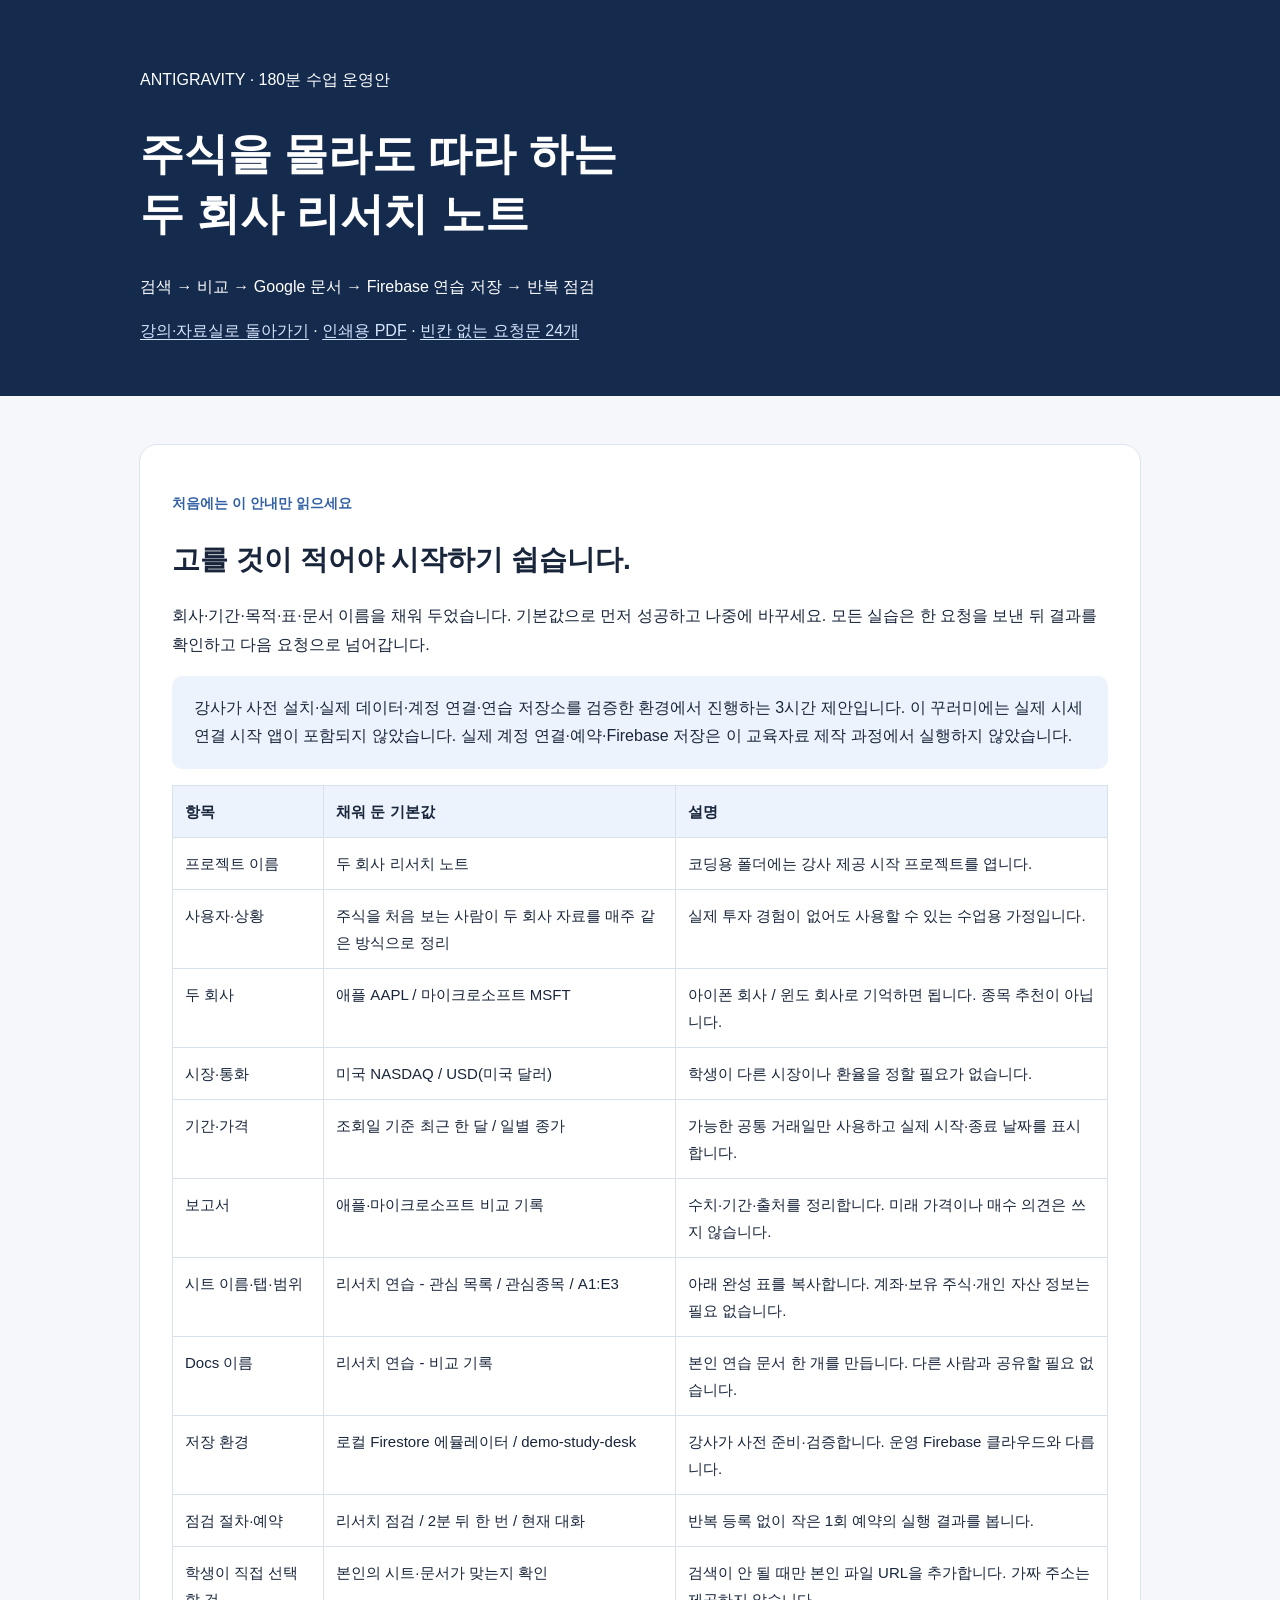
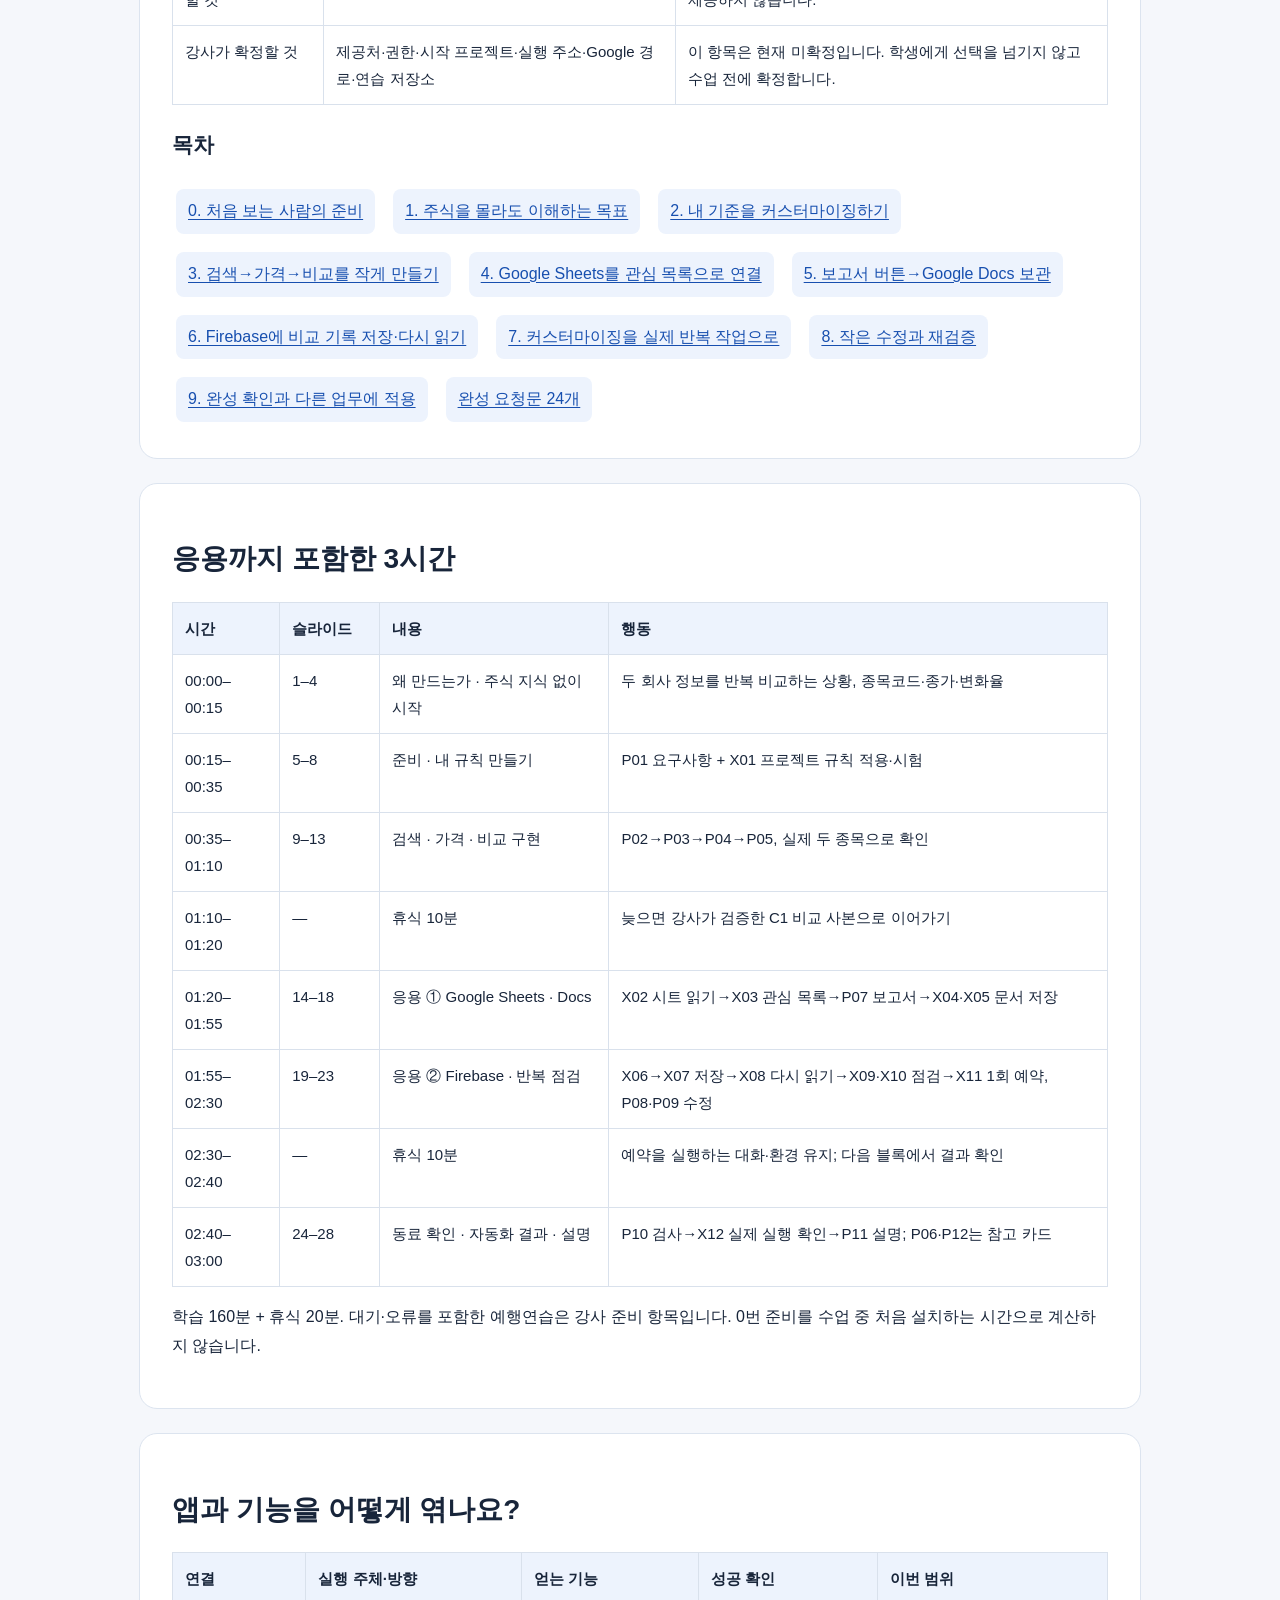
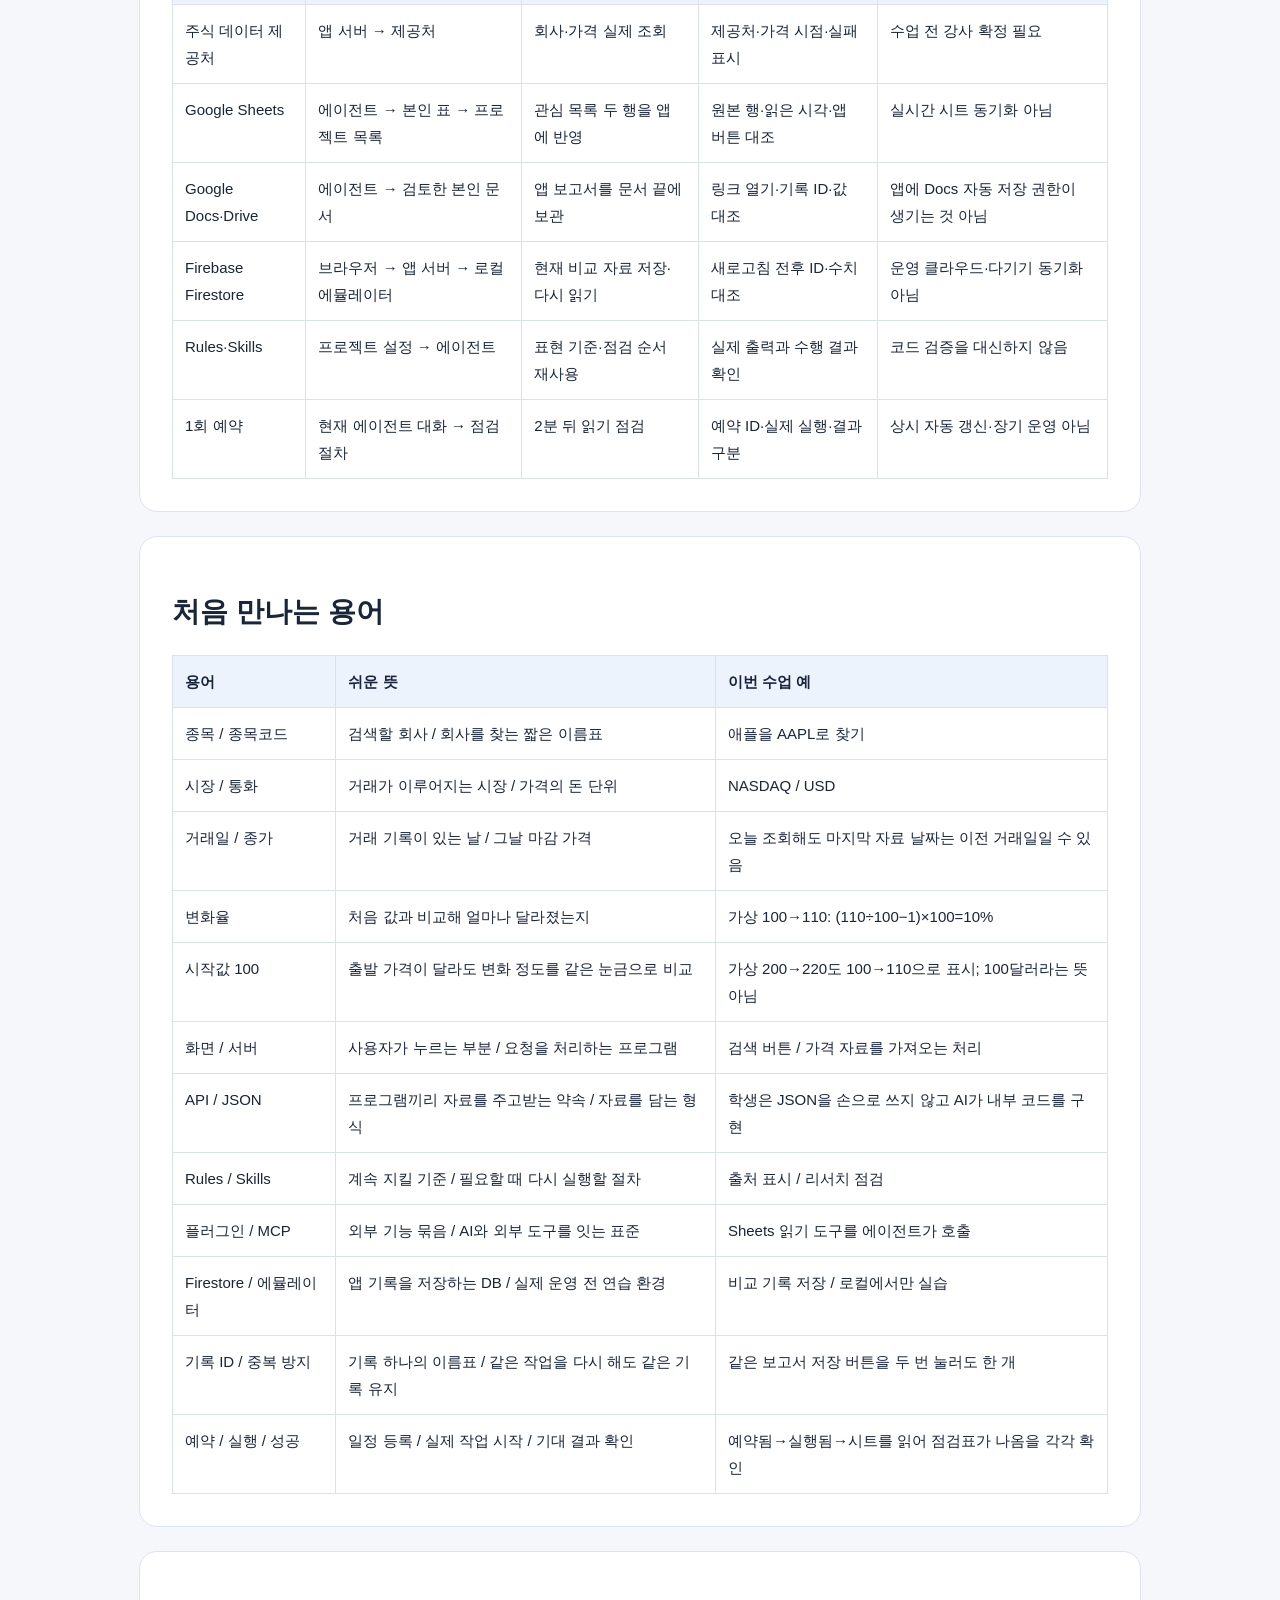
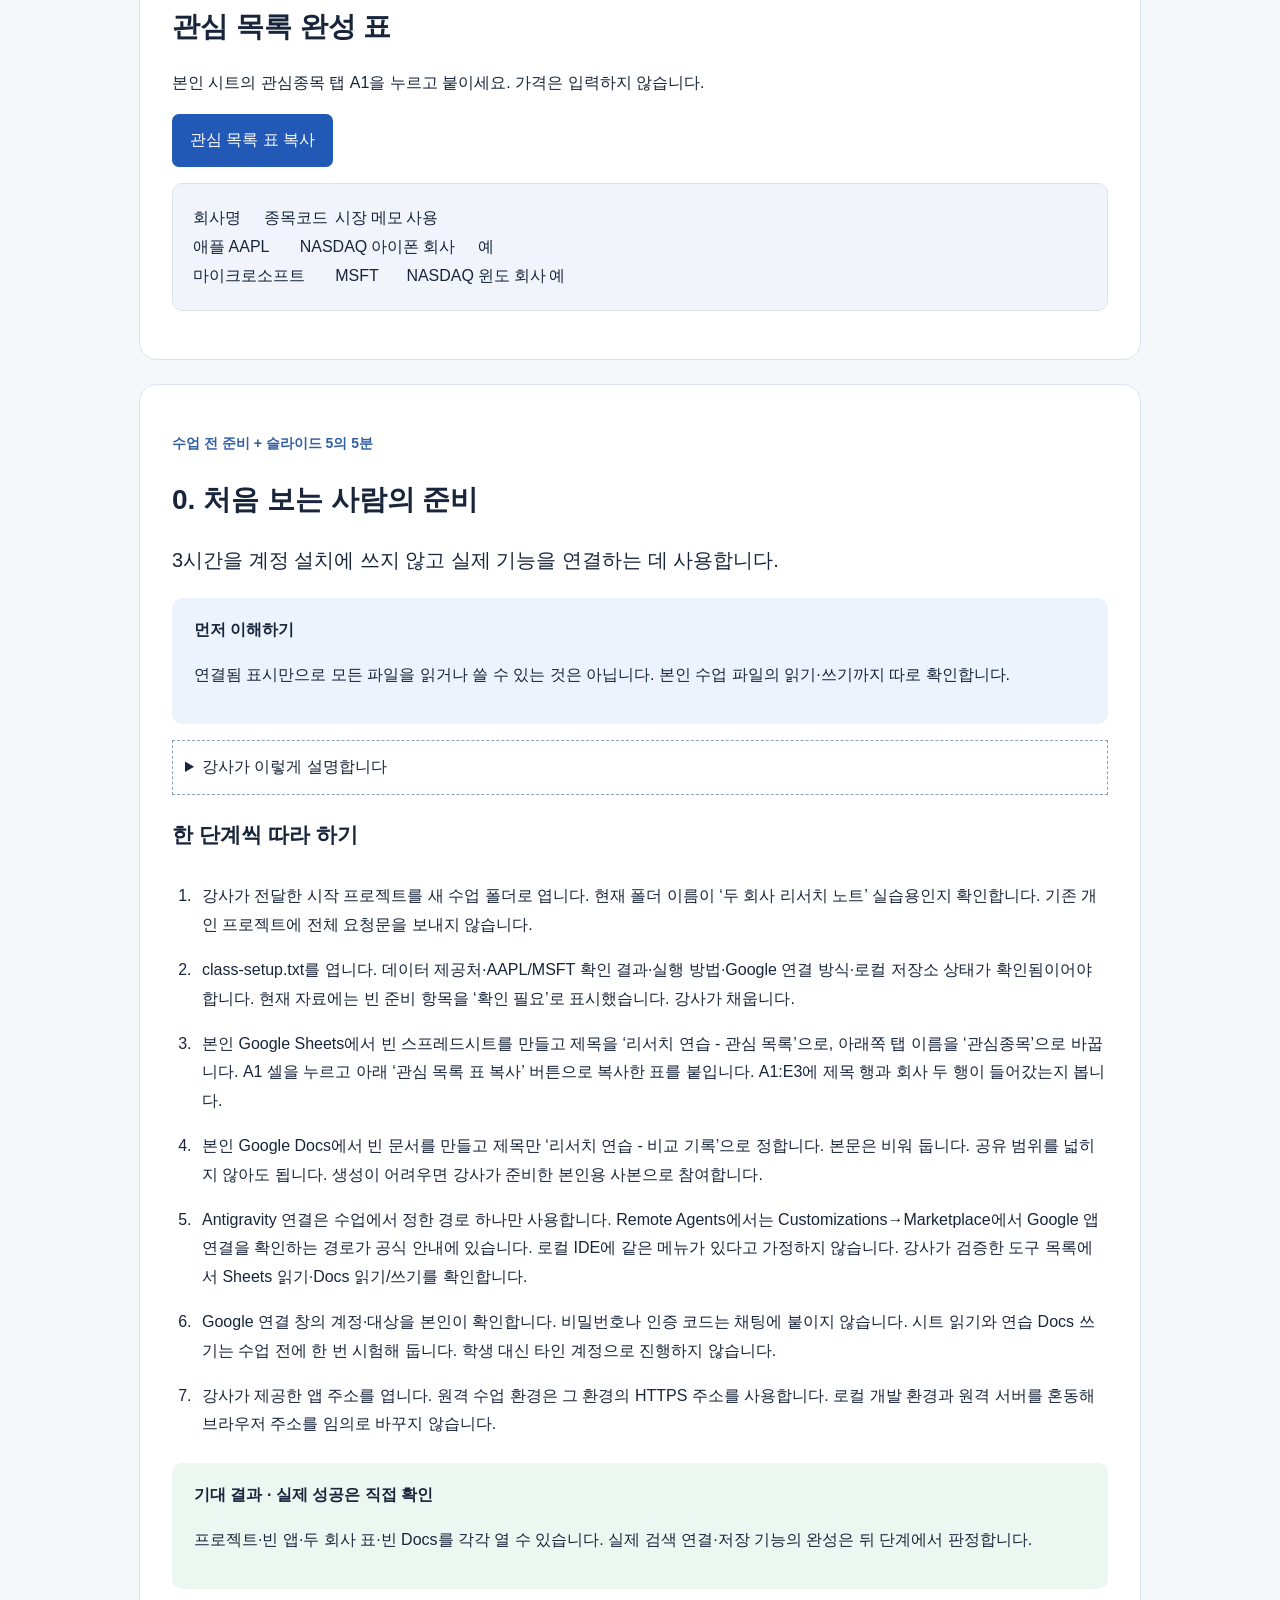
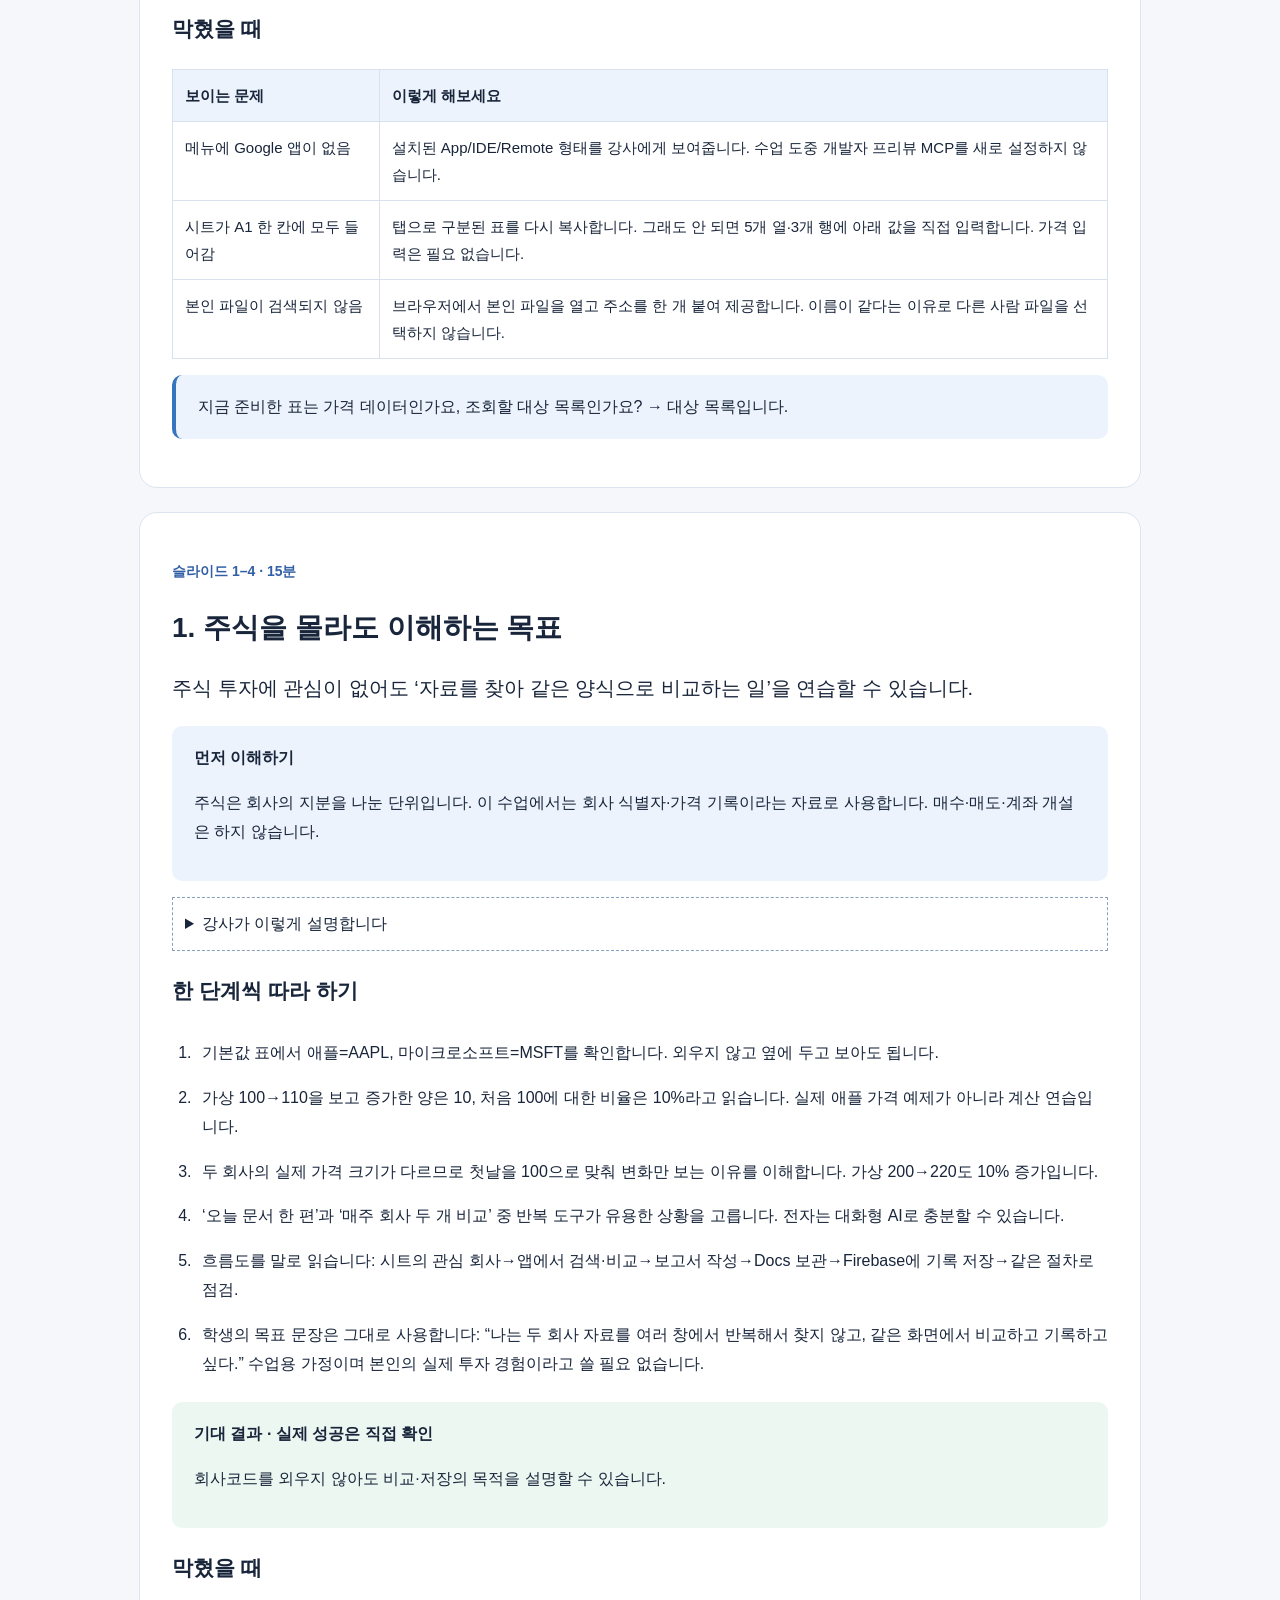
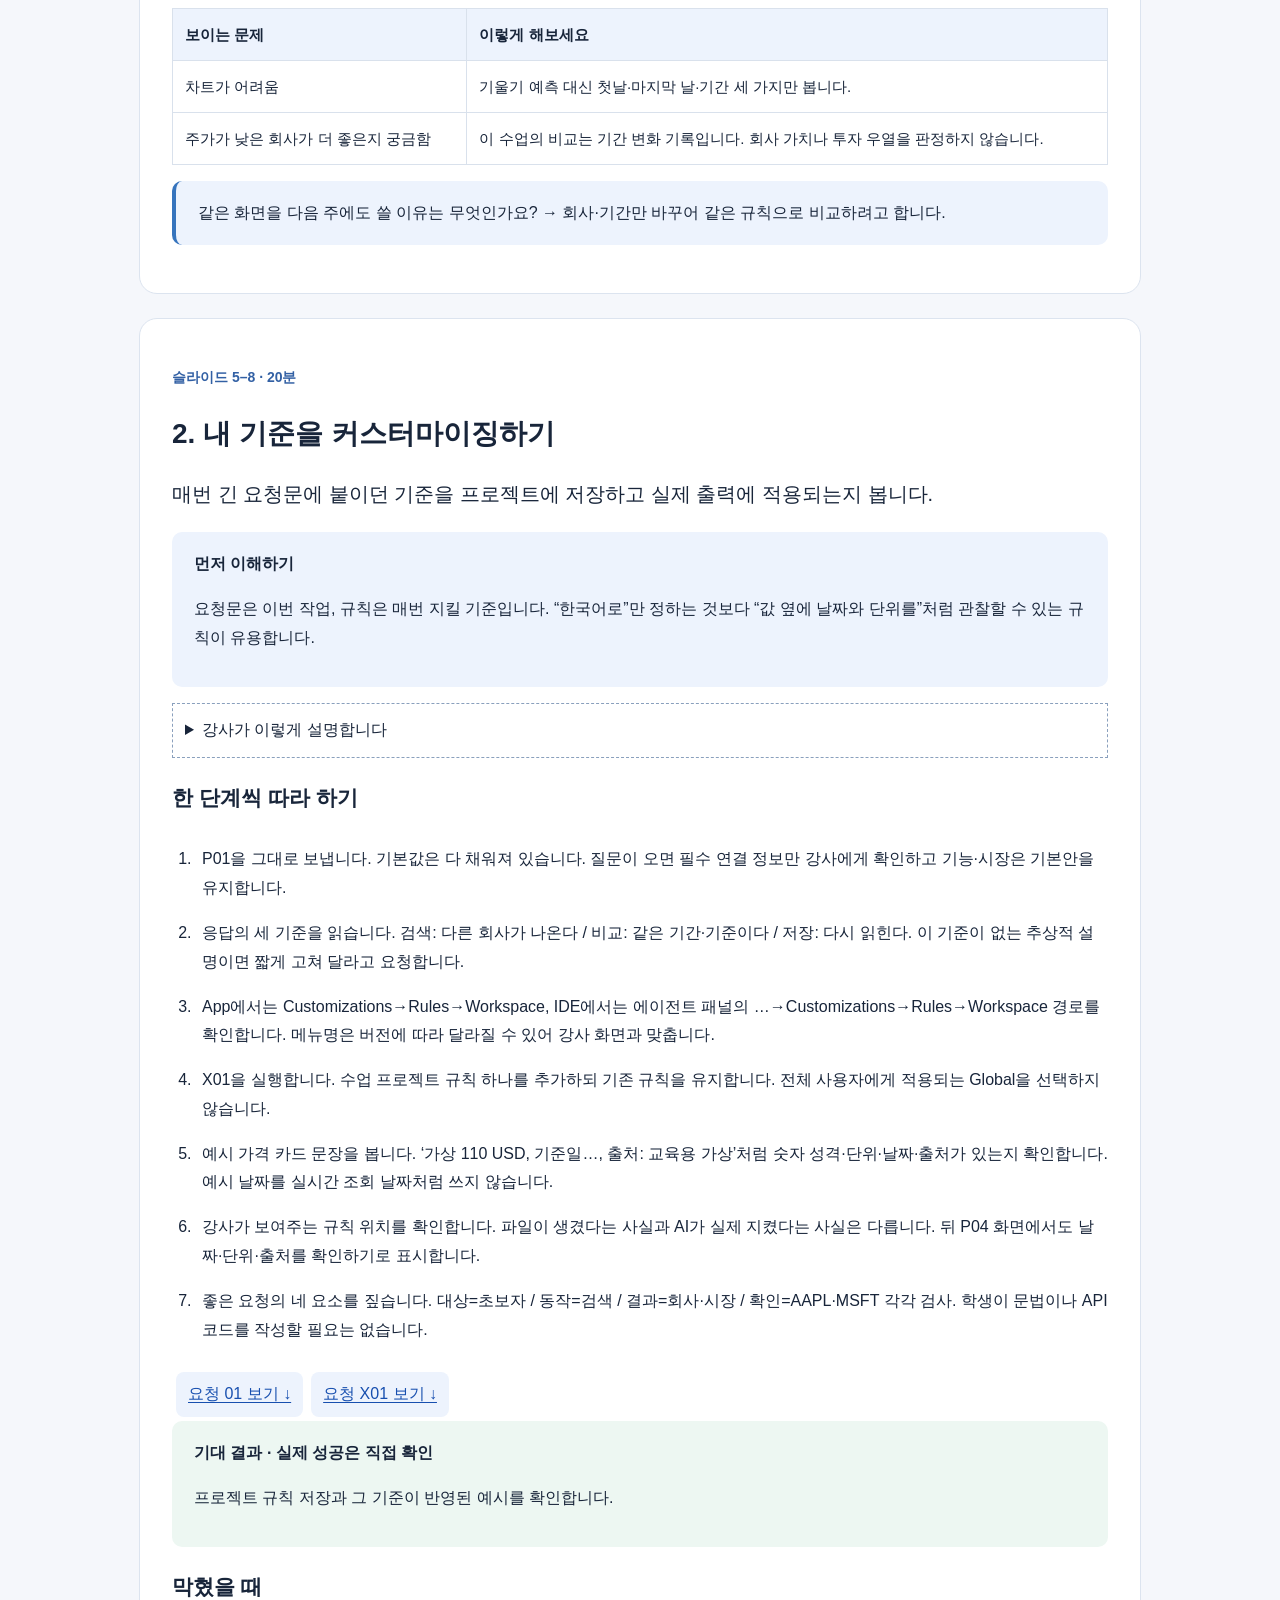
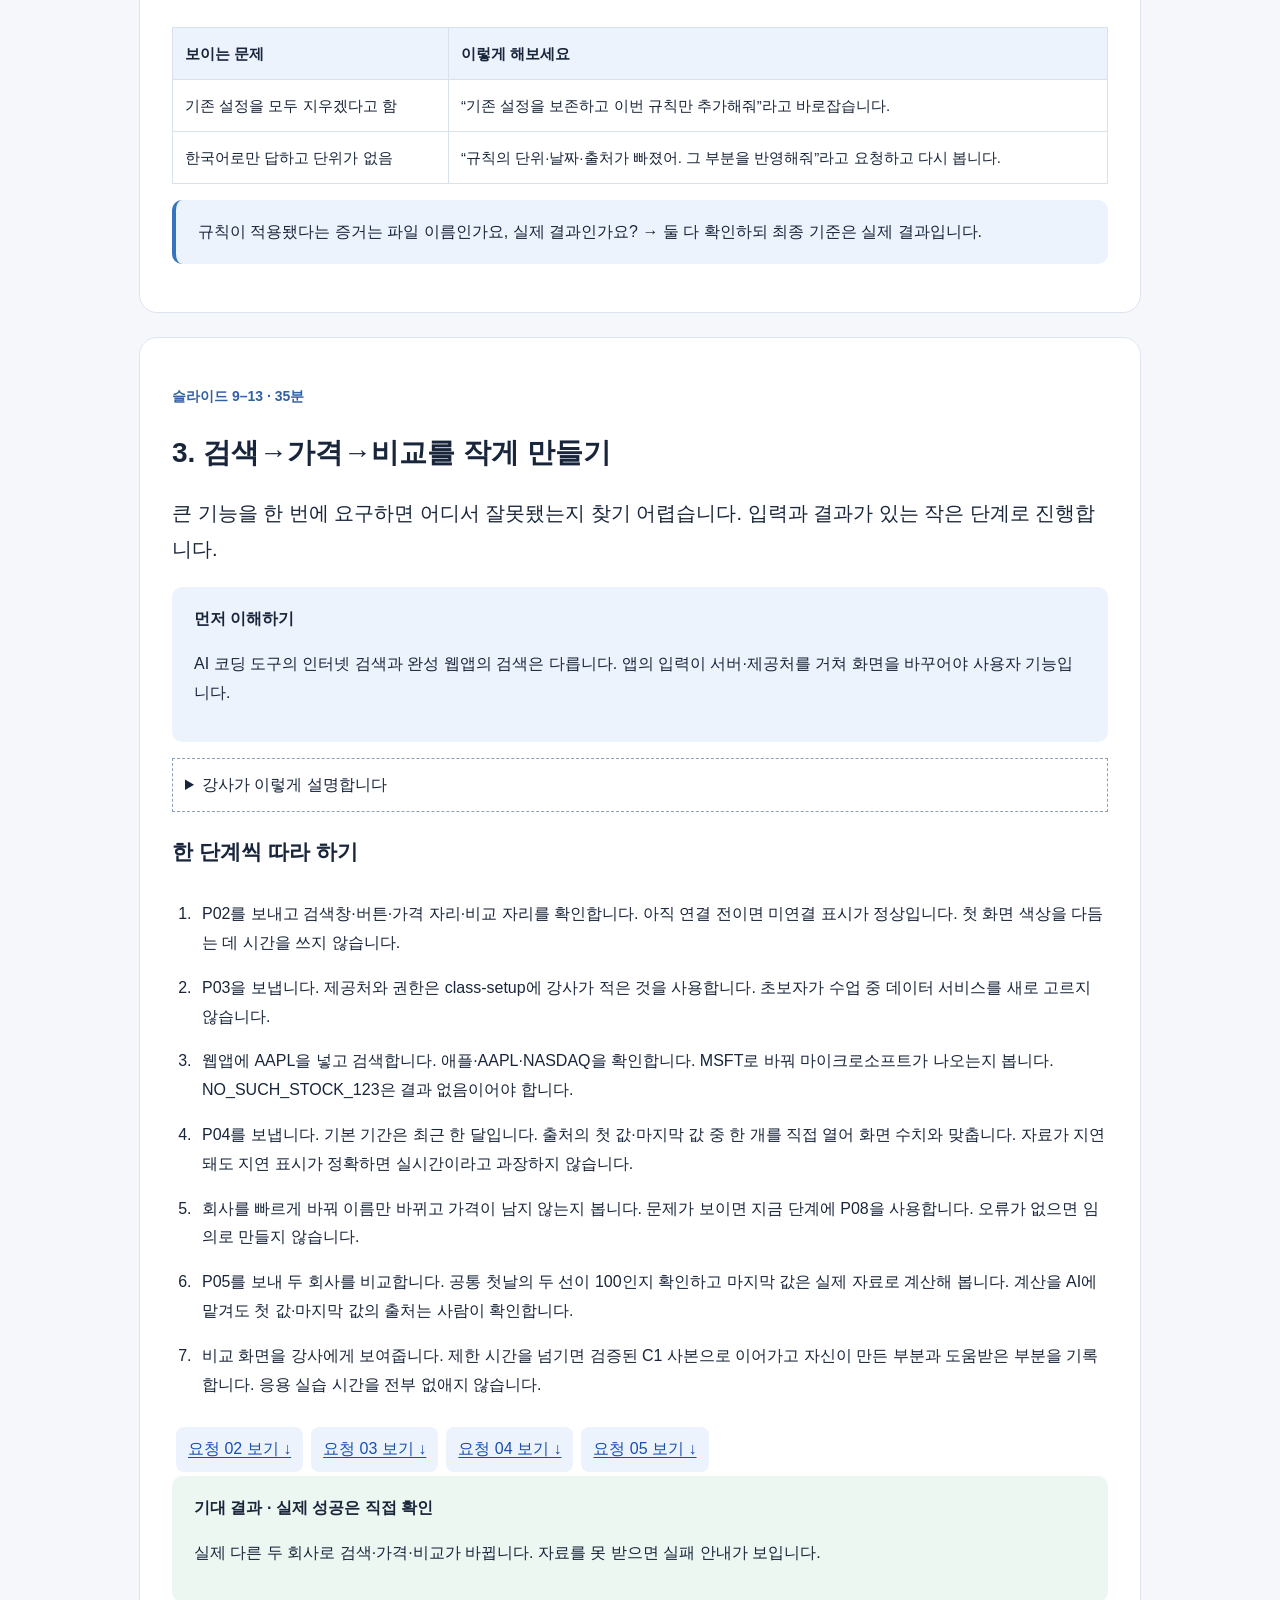
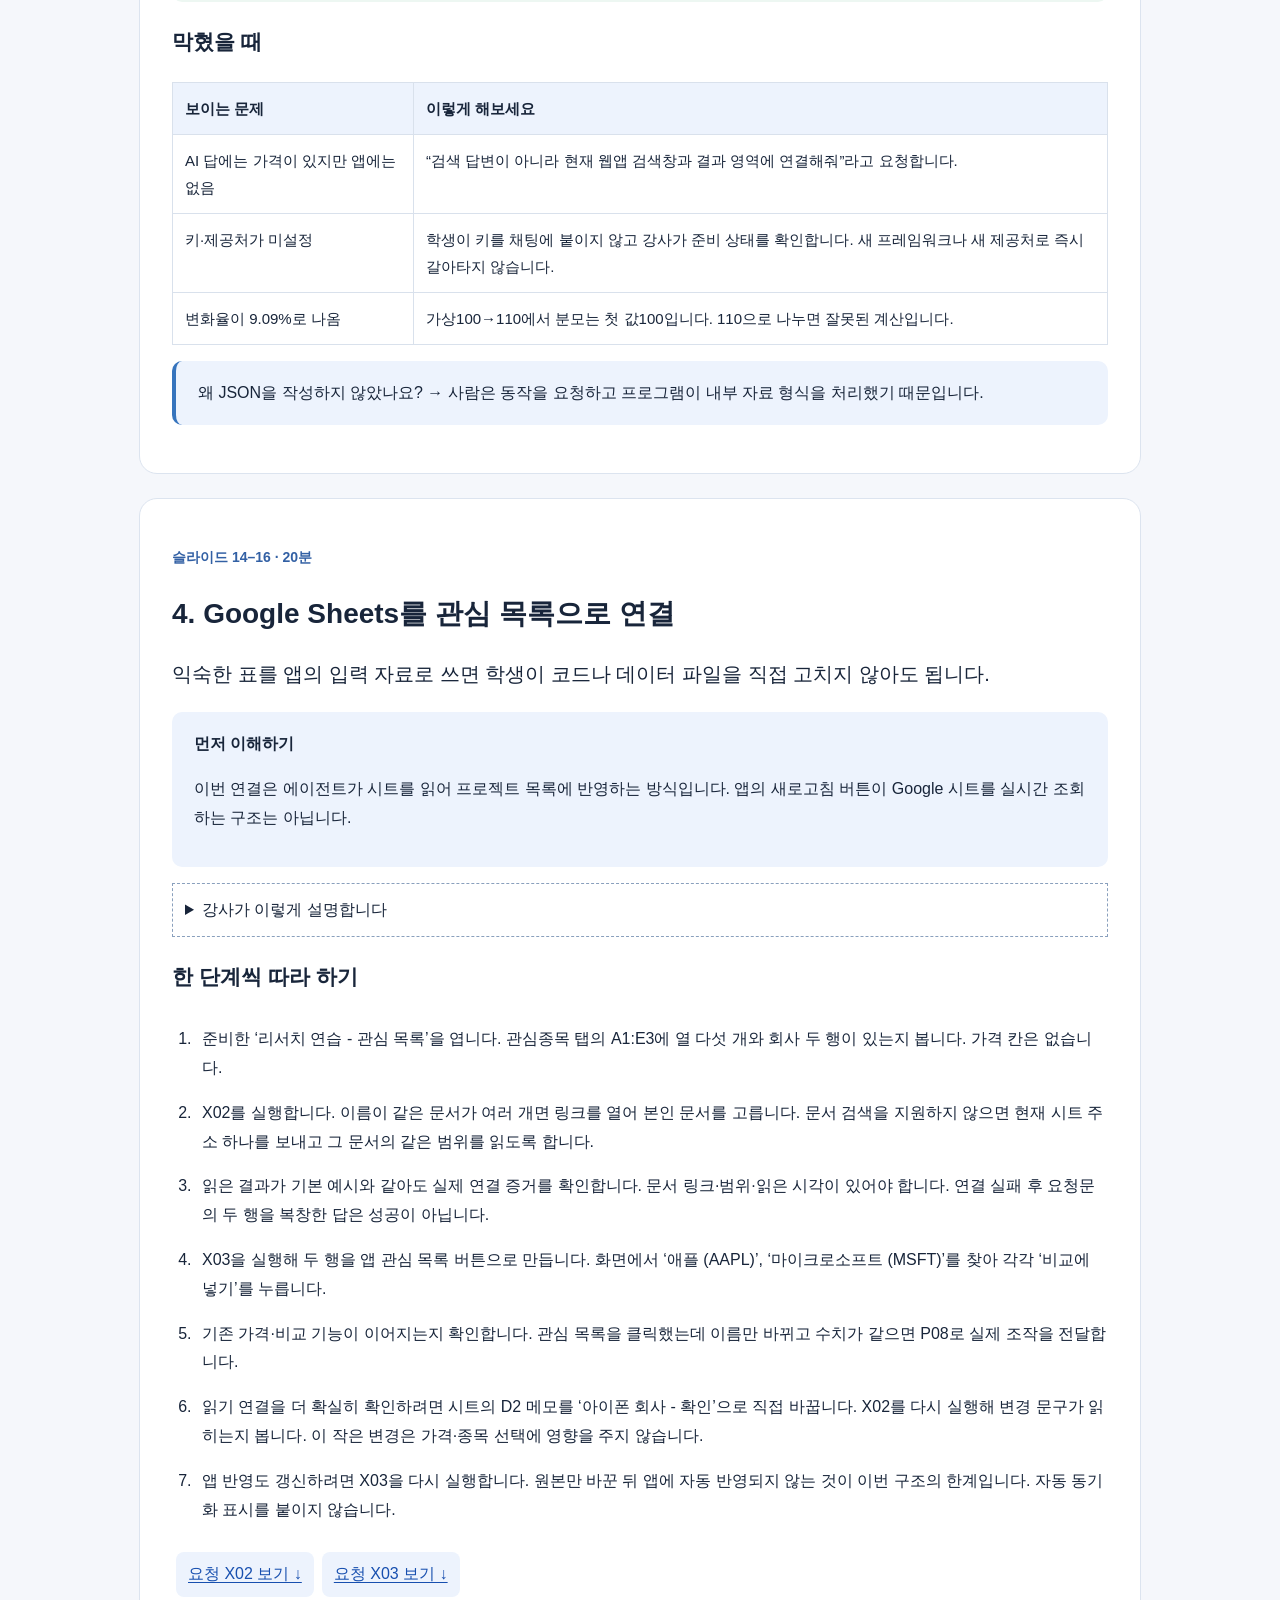
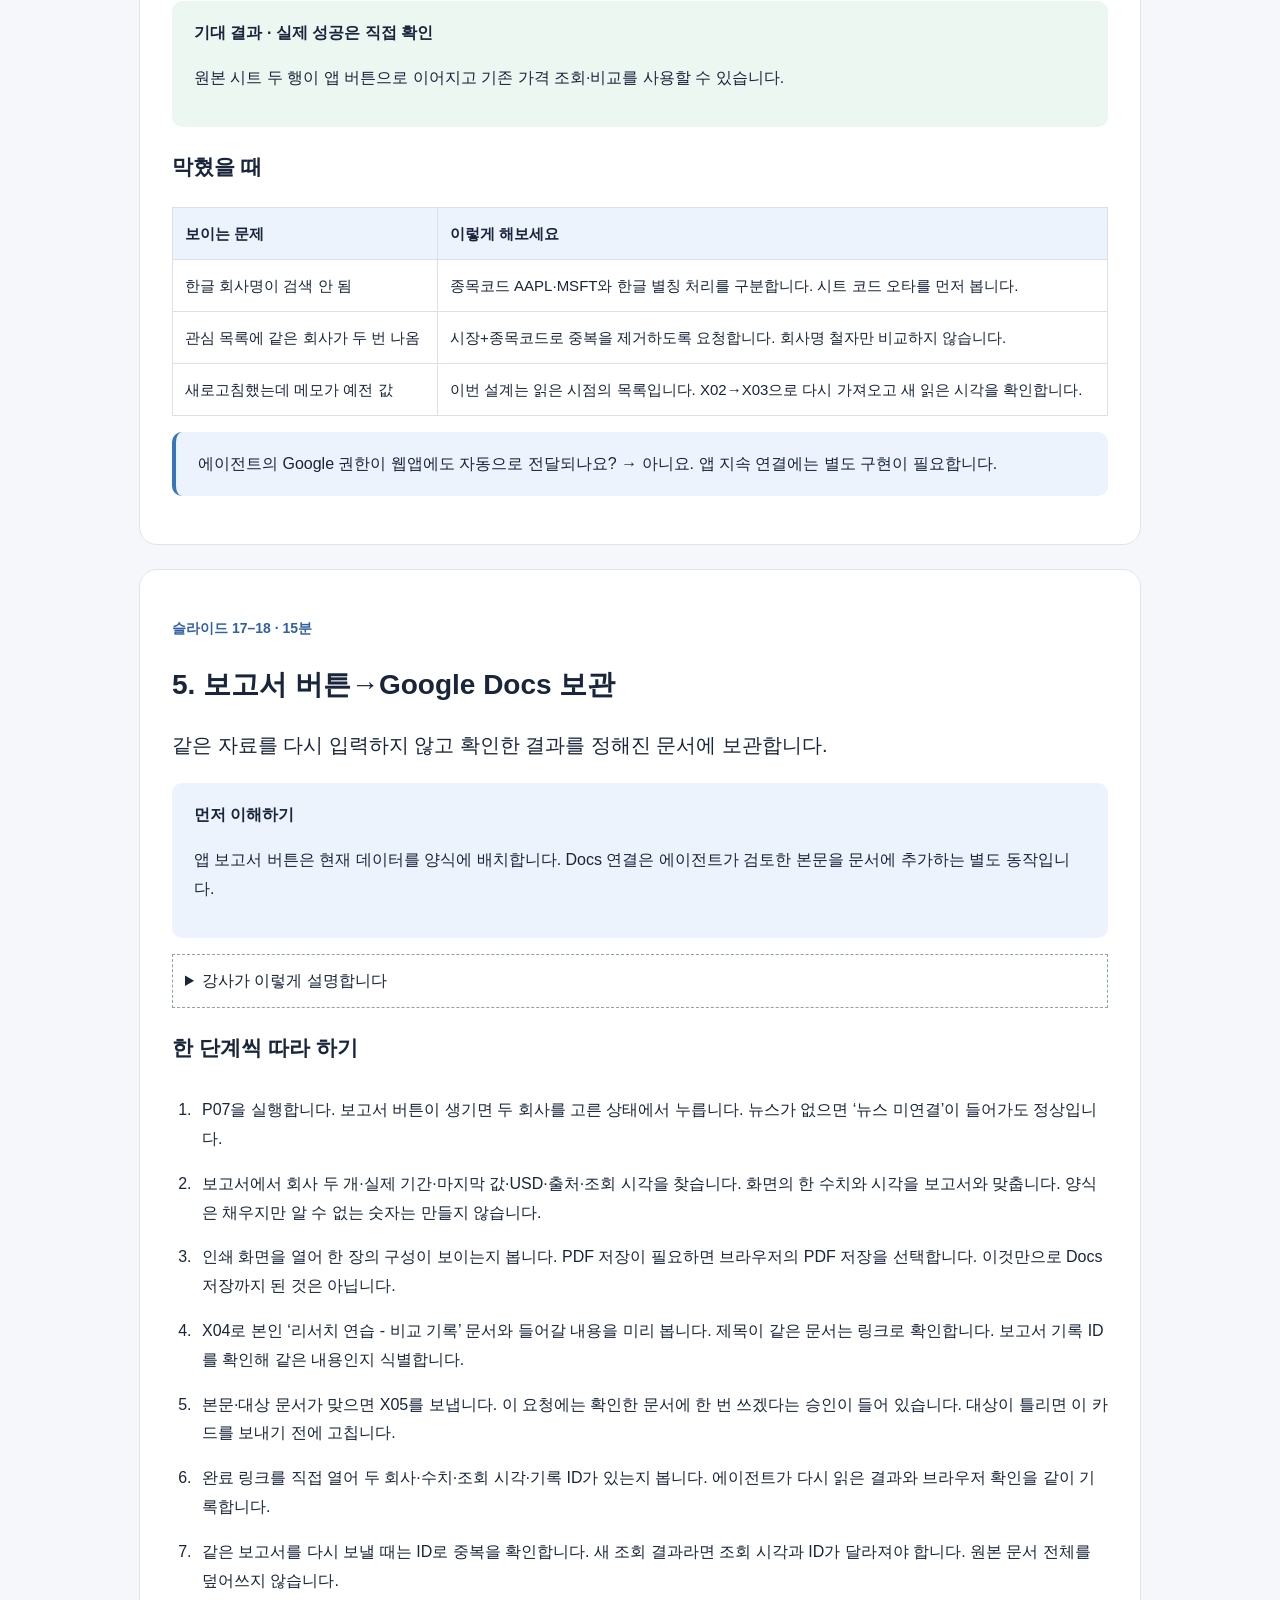
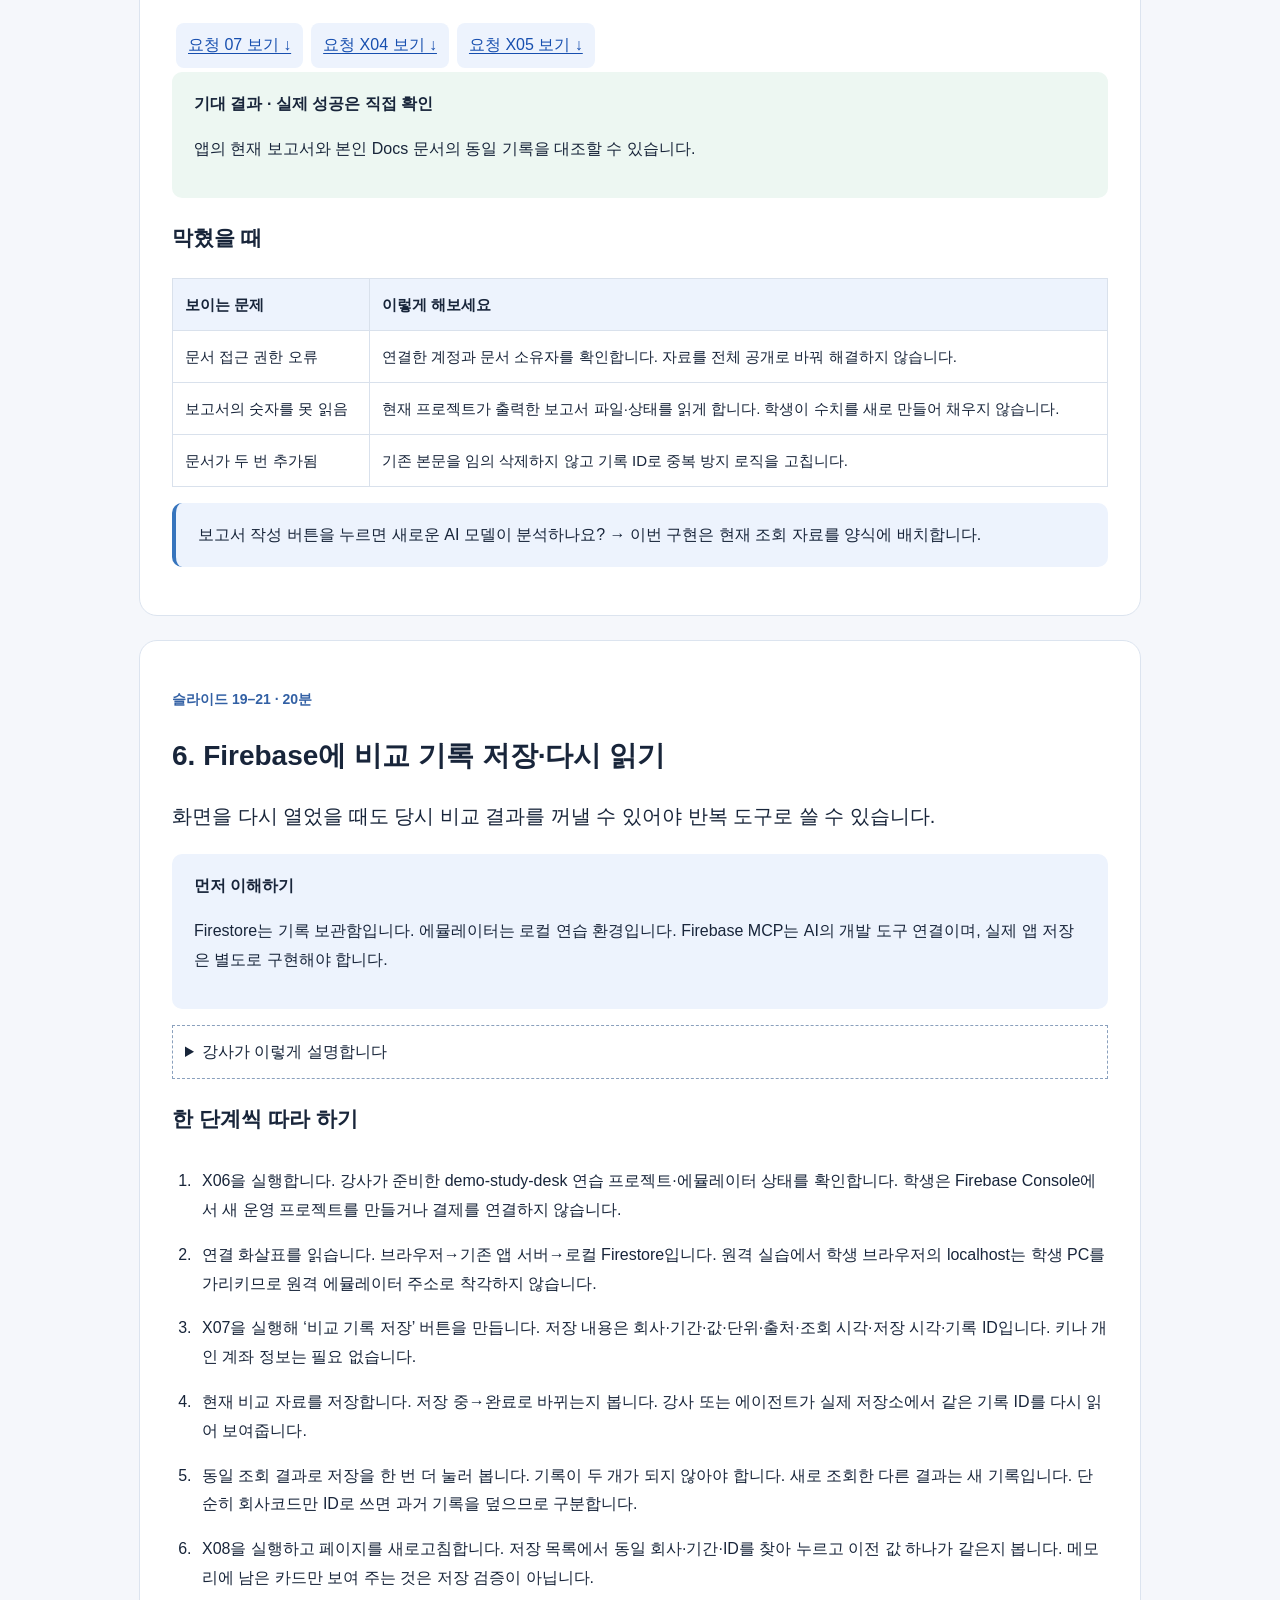
==== materials/beginner-handbook.html @ 4fec4bf7 "Update course handouts for the requested deck" ====
<!doctype html><html lang="ko"><head><meta charset="utf-8"><meta name="viewport" content="width=device-width,initial-scale=1"><title>초보자 따라하기 · 두 회사 리서치 노트</title><style>
:root{font-family:Arial,"Noto Sans CJK KR","Malgun Gothic",sans-serif;color:#18253a;background:#f5f7fb;line-height:1.8}*{box-sizing:border-box}body{margin:0}a{color:#174faf;text-underline-offset:3px}header{background:#152b4e;color:white;padding:50px max(24px,calc((100% - 1000px)/2))}header a{color:#d6e6ff}h1{font-size:clamp(28px,5vw,44px);line-height:1.35}h2{font-size:28px;line-height:1.4}h3{font-size:21px}main{max-width:1050px;margin:auto;padding:24px}section{background:white;padding:32px;margin:24px 0;border:1px solid #dce4ef;border-radius:18px;scroll-margin-top:16px}.eyebrow{font-size:14px;color:#3260a4;font-weight:700}.goal{font-size:20px}.concept,.success,.question,.notice{padding:18px 22px;border-radius:10px;background:#edf3fd}.success{background:#edf7f2}.question{border-left:4px solid #3674bd}nav{display:flex;gap:10px;flex-wrap:wrap}nav a,.cards a{display:inline-block;padding:8px 12px;background:#edf3fd;border-radius:8px;margin:4px}li{padding:8px 0 8px 6px}ol{padding-left:24px}.table-wrap{overflow-x:auto}table{width:100%;border-collapse:collapse;font-size:15px}td,th{border:1px solid #d9e1ec;padding:12px;text-align:left;vertical-align:top;min-width:100px}th{background:#edf3fd}pre{white-space:pre-wrap;overflow-wrap:anywhere;background:#f1f4fa;padding:20px;border:1px solid #dce4ef;border-radius:10px;font:inherit;font-size:16px}button{border:0;border-radius:7px;padding:12px 18px;background:#2258b6;color:white;font:inherit;cursor:pointer}button:focus-visible,a:focus-visible,summary:focus-visible{outline:3px solid #e09500;outline-offset:3px}.prompt{padding:24px 0;border-top:2px solid #dce4ef;scroll-margin-top:20px}dt{font-weight:bold;color:#31527e}dd{margin:0 0 12px}.teacher{margin:16px 0;padding:12px;border:1px dashed #8aa0bd}summary{cursor:pointer}#status{position:fixed;bottom:14px;left:50%;transform:translateX(-50%);background:#152b4e;color:white;padding:12px 20px;border-radius:10px;display:none}#status.show{display:block}.source{overflow-wrap:anywhere}@media(max-width:600px){main{padding:10px}section{padding:20px 16px}header{padding:30px 20px}table{font-size:14px}pre{padding:14px}h2{font-size:24px}}
@page{size:A4;margin:16mm}@media print{body{background:white;font-size:10pt;line-height:1.6}header{background:white;color:#18253a;padding:0}header a{color:#174faf}main{padding:0;max-width:none}section{border:0;border-radius:0;padding:0;margin:20px 0;break-before:page}h2{font-size:20pt}h3{font-size:15pt}nav,button,#status,.cards,.prompt>a{display:none}pre{font-size:9.5pt;padding:12px}table{font-size:9pt}td,th{min-width:0;padding:7px}tr,.success,.concept,.question{break-inside:avoid}.table-wrap{overflow:visible}h2,h3,dt{break-after:avoid}.prompt{break-before:page}details{display:block}details>p{display:block}.goal{font-size:13pt}.eyebrow{font-size:10pt}a{color:inherit}}
</style></head><body><header><p>ANTIGRAVITY · 180분 수업 운영안</p><h1>주식을 몰라도 따라 하는<br>두 회사 리서치 노트</h1><p>검색 → 비교 → Google 문서 → Firebase 연습 저장 → 반복 점검</p><a href="../index.html#materials">강의·자료실로 돌아가기</a> · <a href="beginner-handbook.pdf" download>인쇄용 PDF</a> · <a href="filled-prompts.txt" download>빈칸 없는 요청문 24개</a></header><main>
<section id="overview"><p class="eyebrow">처음에는 이 안내만 읽으세요</p><h2>고를 것이 적어야 시작하기 쉽습니다.</h2><p>회사·기간·목적·표·문서 이름을 채워 두었습니다. 기본값으로 먼저 성공하고 나중에 바꾸세요. 모든 실습은 한 요청을 보낸 뒤 결과를 확인하고 다음 요청으로 넘어갑니다.</p><p class="notice">강사가 사전 설치·실제 데이터·계정 연결·연습 저장소를 검증한 환경에서 진행하는 3시간 제안입니다. 이 꾸러미에는 실제 시세 연결 시작 앱이 포함되지 않았습니다. 실제 계정 연결·예약·Firebase 저장은 이 교육자료 제작 과정에서 실행하지 않았습니다.</p><div class="table-wrap"><table><thead><tr><th>항목</th><th>채워 둔 기본값</th><th>설명</th></tr></thead><tbody><tr><td>프로젝트 이름</td><td>두 회사 리서치 노트</td><td>코딩용 폴더에는 강사 제공 시작 프로젝트를 엽니다.</td></tr><tr><td>사용자·상황</td><td>주식을 처음 보는 사람이 두 회사 자료를 매주 같은 방식으로 정리</td><td>실제 투자 경험이 없어도 사용할 수 있는 수업용 가정입니다.</td></tr><tr><td>두 회사</td><td>애플 AAPL / 마이크로소프트 MSFT</td><td>아이폰 회사 / 윈도 회사로 기억하면 됩니다. 종목 추천이 아닙니다.</td></tr><tr><td>시장·통화</td><td>미국 NASDAQ / USD(미국 달러)</td><td>학생이 다른 시장이나 환율을 정할 필요가 없습니다.</td></tr><tr><td>기간·가격</td><td>조회일 기준 최근 한 달 / 일별 종가</td><td>가능한 공통 거래일만 사용하고 실제 시작·종료 날짜를 표시합니다.</td></tr><tr><td>보고서</td><td>애플·마이크로소프트 비교 기록</td><td>수치·기간·출처를 정리합니다. 미래 가격이나 매수 의견은 쓰지 않습니다.</td></tr><tr><td>시트 이름·탭·범위</td><td>리서치 연습 - 관심 목록 / 관심종목 / A1:E3</td><td>아래 완성 표를 복사합니다. 계좌·보유 주식·개인 자산 정보는 필요 없습니다.</td></tr><tr><td>Docs 이름</td><td>리서치 연습 - 비교 기록</td><td>본인 연습 문서 한 개를 만듭니다. 다른 사람과 공유할 필요 없습니다.</td></tr><tr><td>저장 환경</td><td>로컬 Firestore 에뮬레이터 / demo-study-desk</td><td>강사가 사전 준비·검증합니다. 운영 Firebase 클라우드와 다릅니다.</td></tr><tr><td>점검 절차·예약</td><td>리서치 점검 / 2분 뒤 한 번 / 현재 대화</td><td>반복 등록 없이 작은 1회 예약의 실행 결과를 봅니다.</td></tr><tr><td>학생이 직접 선택할 것</td><td>본인의 시트·문서가 맞는지 확인</td><td>검색이 안 될 때만 본인 파일 URL을 추가합니다. 가짜 주소는 제공하지 않습니다.</td></tr><tr><td>강사가 확정할 것</td><td>제공처·권한·시작 프로젝트·실행 주소·Google 경로·연습 저장소</td><td>이 항목은 현재 미확정입니다. 학생에게 선택을 넘기지 않고 수업 전에 확정합니다.</td></tr></tbody></table></div><h3>목차</h3><nav><a href="#start">0. 처음 보는 사람의 준비</a><a href="#basics">1. 주식을 몰라도 이해하는 목표</a><a href="#rules">2. 내 기준을 커스터마이징하기</a><a href="#build">3. 검색→가격→비교를 작게 만들기</a><a href="#sheets">4. Google Sheets를 관심 목록으로 연결</a><a href="#docs">5. 보고서 버튼→Google Docs 보관</a><a href="#firebase">6. Firebase에 비교 기록 저장·다시 읽기</a><a href="#automation">7. 커스터마이징을 실제 반복 작업으로</a><a href="#fix">8. 작은 수정과 재검증</a><a href="#finish">9. 완성 확인과 다른 업무에 적용</a><a href="#prompts">완성 요청문 24개</a></nav></section><section id="schedule"><h2>응용까지 포함한 3시간</h2><div class="table-wrap"><table><thead><tr><th>시간</th><th>슬라이드</th><th>내용</th><th>행동</th></tr></thead><tbody><tr><td>00:00–00:15</td><td>1–4</td><td>왜 만드는가 · 주식 지식 없이 시작</td><td>두 회사 정보를 반복 비교하는 상황, 종목코드·종가·변화율</td></tr><tr><td>00:15–00:35</td><td>5–8</td><td>준비 · 내 규칙 만들기</td><td>P01 요구사항 + X01 프로젝트 규칙 적용·시험</td></tr><tr><td>00:35–01:10</td><td>9–13</td><td>검색 · 가격 · 비교 구현</td><td>P02→P03→P04→P05, 실제 두 종목으로 확인</td></tr><tr><td>01:10–01:20</td><td>—</td><td>휴식 10분</td><td>늦으면 강사가 검증한 C1 비교 사본으로 이어가기</td></tr><tr><td>01:20–01:55</td><td>14–18</td><td>응용 ① Google Sheets · Docs</td><td>X02 시트 읽기→X03 관심 목록→P07 보고서→X04·X05 문서 저장</td></tr><tr><td>01:55–02:30</td><td>19–23</td><td>응용 ② Firebase · 반복 점검</td><td>X06→X07 저장→X08 다시 읽기→X09·X10 점검→X11 1회 예약, P08·P09 수정</td></tr><tr><td>02:30–02:40</td><td>—</td><td>휴식 10분</td><td>예약을 실행하는 대화·환경 유지; 다음 블록에서 결과 확인</td></tr><tr><td>02:40–03:00</td><td>24–28</td><td>동료 확인 · 자동화 결과 · 설명</td><td>P10 검사→X12 실제 실행 확인→P11 설명; P06·P12는 참고 카드</td></tr></tbody></table></div><p>학습 160분 + 휴식 20분. 대기·오류를 포함한 예행연습은 강사 준비 항목입니다. 0번 준비를 수업 중 처음 설치하는 시간으로 계산하지 않습니다.</p></section><section id="map"><h2>앱과 기능을 어떻게 엮나요?</h2><div class="table-wrap"><table><thead><tr><th>연결</th><th>실행 주체·방향</th><th>얻는 기능</th><th>성공 확인</th><th>이번 범위</th></tr></thead><tbody><tr><td>주식 데이터 제공처</td><td>앱 서버 → 제공처</td><td>회사·가격 실제 조회</td><td>제공처·가격 시점·실패 표시</td><td>수업 전 강사 확정 필요</td></tr><tr><td>Google Sheets</td><td>에이전트 → 본인 표 → 프로젝트 목록</td><td>관심 목록 두 행을 앱에 반영</td><td>원본 행·읽은 시각·앱 버튼 대조</td><td>실시간 시트 동기화 아님</td></tr><tr><td>Google Docs·Drive</td><td>에이전트 → 검토한 본인 문서</td><td>앱 보고서를 문서 끝에 보관</td><td>링크 열기·기록 ID·값 대조</td><td>앱에 Docs 자동 저장 권한이 생기는 것 아님</td></tr><tr><td>Firebase Firestore</td><td>브라우저 → 앱 서버 → 로컬 에뮬레이터</td><td>현재 비교 자료 저장·다시 읽기</td><td>새로고침 전후 ID·수치 대조</td><td>운영 클라우드·다기기 동기화 아님</td></tr><tr><td>Rules·Skills</td><td>프로젝트 설정 → 에이전트</td><td>표현 기준·점검 순서 재사용</td><td>실제 출력과 수행 결과 확인</td><td>코드 검증을 대신하지 않음</td></tr><tr><td>1회 예약</td><td>현재 에이전트 대화 → 점검 절차</td><td>2분 뒤 읽기 점검</td><td>예약 ID·실제 실행·결과 구분</td><td>상시 자동 갱신·장기 운영 아님</td></tr></tbody></table></div></section><section id="terms"><h2>처음 만나는 용어</h2><div class="table-wrap"><table><thead><tr><th>용어</th><th>쉬운 뜻</th><th>이번 수업 예</th></tr></thead><tbody><tr><td>종목 / 종목코드</td><td>검색할 회사 / 회사를 찾는 짧은 이름표</td><td>애플을 AAPL로 찾기</td></tr><tr><td>시장 / 통화</td><td>거래가 이루어지는 시장 / 가격의 돈 단위</td><td>NASDAQ / USD</td></tr><tr><td>거래일 / 종가</td><td>거래 기록이 있는 날 / 그날 마감 가격</td><td>오늘 조회해도 마지막 자료 날짜는 이전 거래일일 수 있음</td></tr><tr><td>변화율</td><td>처음 값과 비교해 얼마나 달라졌는지</td><td>가상 100→110: (110÷100−1)×100=10%</td></tr><tr><td>시작값 100</td><td>출발 가격이 달라도 변화 정도를 같은 눈금으로 비교</td><td>가상 200→220도 100→110으로 표시; 100달러라는 뜻 아님</td></tr><tr><td>화면 / 서버</td><td>사용자가 누르는 부분 / 요청을 처리하는 프로그램</td><td>검색 버튼 / 가격 자료를 가져오는 처리</td></tr><tr><td>API / JSON</td><td>프로그램끼리 자료를 주고받는 약속 / 자료를 담는 형식</td><td>학생은 JSON을 손으로 쓰지 않고 AI가 내부 코드를 구현</td></tr><tr><td>Rules / Skills</td><td>계속 지킬 기준 / 필요할 때 다시 실행할 절차</td><td>출처 표시 / 리서치 점검</td></tr><tr><td>플러그인 / MCP</td><td>외부 기능 묶음 / AI와 외부 도구를 잇는 표준</td><td>Sheets 읽기 도구를 에이전트가 호출</td></tr><tr><td>Firestore / 에뮬레이터</td><td>앱 기록을 저장하는 DB / 실제 운영 전 연습 환경</td><td>비교 기록 저장 / 로컬에서만 실습</td></tr><tr><td>기록 ID / 중복 방지</td><td>기록 하나의 이름표 / 같은 작업을 다시 해도 같은 기록 유지</td><td>같은 보고서 저장 버튼을 두 번 눌러도 한 개</td></tr><tr><td>예약 / 실행 / 성공</td><td>일정 등록 / 실제 작업 시작 / 기대 결과 확인</td><td>예약됨→실행됨→시트를 읽어 점검표가 나옴을 각각 확인</td></tr></tbody></table></div></section><section id="sheet"><h2>관심 목록 완성 표</h2><p>본인 시트의 관심종목 탭 A1을 누르고 붙이세요. 가격은 입력하지 않습니다.</p><button data-copy="sheet-text" type="button">관심 목록 표 복사</button><pre id="sheet-text" tabindex="0">회사명	종목코드	시장	메모	사용
애플	AAPL	NASDAQ	아이폰 회사	예
마이크로소프트	MSFT	NASDAQ	윈도 회사	예</pre></section><section id="start" class="lab"><p class="eyebrow">수업 전 준비 + 슬라이드 5의 5분</p><h2>0. 처음 보는 사람의 준비</h2><p class="goal">3시간을 계정 설치에 쓰지 않고 실제 기능을 연결하는 데 사용합니다.</p><div class="concept"><b>먼저 이해하기</b><p>연결됨 표시만으로 모든 파일을 읽거나 쓸 수 있는 것은 아닙니다. 본인 수업 파일의 읽기·쓰기까지 따로 확인합니다.</p></div><details class="teacher"><summary>강사가 이렇게 설명합니다</summary><p>“코드를 외울 필요는 없습니다. 오늘은 요청 한 번, 확인 한 번을 반복합니다. 막히면 어느 버튼까지 눌렀는지만 알려주세요.”</p></details><h3>한 단계씩 따라 하기</h3><ol><li>강사가 전달한 시작 프로젝트를 새 수업 폴더로 엽니다. 현재 폴더 이름이 ‘두 회사 리서치 노트’ 실습용인지 확인합니다. 기존 개인 프로젝트에 전체 요청문을 보내지 않습니다.</li><li>class-setup.txt를 엽니다. 데이터 제공처·AAPL/MSFT 확인 결과·실행 방법·Google 연결 방식·로컬 저장소 상태가 확인됨이어야 합니다. 현재 자료에는 빈 준비 항목을 ‘확인 필요’로 표시했습니다. 강사가 채웁니다.</li><li>본인 Google Sheets에서 빈 스프레드시트를 만들고 제목을 ‘리서치 연습 - 관심 목록’으로, 아래쪽 탭 이름을 ‘관심종목’으로 바꿉니다. A1 셀을 누르고 아래 ‘관심 목록 표 복사’ 버튼으로 복사한 표를 붙입니다. A1:E3에 제목 행과 회사 두 행이 들어갔는지 봅니다.</li><li>본인 Google Docs에서 빈 문서를 만들고 제목만 ‘리서치 연습 - 비교 기록’으로 정합니다. 본문은 비워 둡니다. 공유 범위를 넓히지 않아도 됩니다. 생성이 어려우면 강사가 준비한 본인용 사본으로 참여합니다.</li><li>Antigravity 연결은 수업에서 정한 경로 하나만 사용합니다. Remote Agents에서는 Customizations→Marketplace에서 Google 앱 연결을 확인하는 경로가 공식 안내에 있습니다. 로컬 IDE에 같은 메뉴가 있다고 가정하지 않습니다. 강사가 검증한 도구 목록에서 Sheets 읽기·Docs 읽기/쓰기를 확인합니다.</li><li>Google 연결 창의 계정·대상을 본인이 확인합니다. 비밀번호나 인증 코드는 채팅에 붙이지 않습니다. 시트 읽기와 연습 Docs 쓰기는 수업 전에 한 번 시험해 둡니다. 학생 대신 타인 계정으로 진행하지 않습니다.</li><li>강사가 제공한 앱 주소를 엽니다. 원격 수업 환경은 그 환경의 HTTPS 주소를 사용합니다. 로컬 개발 환경과 원격 서버를 혼동해 브라우저 주소를 임의로 바꾸지 않습니다.</li></ol><div class="cards"></div><div class="success"><b>기대 결과 · 실제 성공은 직접 확인</b><p>프로젝트·빈 앱·두 회사 표·빈 Docs를 각각 열 수 있습니다. 실제 검색 연결·저장 기능의 완성은 뒤 단계에서 판정합니다.</p></div><h3>막혔을 때</h3><div class="table-wrap"><table><thead><tr><th>보이는 문제</th><th>이렇게 해보세요</th></tr></thead><tbody><tr><td>메뉴에 Google 앱이 없음</td><td>설치된 App/IDE/Remote 형태를 강사에게 보여줍니다. 수업 도중 개발자 프리뷰 MCP를 새로 설정하지 않습니다.</td></tr><tr><td>시트가 A1 한 칸에 모두 들어감</td><td>탭으로 구분된 표를 다시 복사합니다. 그래도 안 되면 5개 열·3개 행에 아래 값을 직접 입력합니다. 가격 입력은 필요 없습니다.</td></tr><tr><td>본인 파일이 검색되지 않음</td><td>브라우저에서 본인 파일을 열고 주소를 한 개 붙여 제공합니다. 이름이 같다는 이유로 다른 사람 파일을 선택하지 않습니다.</td></tr></tbody></table></div><p class="question">지금 준비한 표는 가격 데이터인가요, 조회할 대상 목록인가요? → 대상 목록입니다.</p></section><section id="basics" class="lab"><p class="eyebrow">슬라이드 1–4 · 15분</p><h2>1. 주식을 몰라도 이해하는 목표</h2><p class="goal">주식 투자에 관심이 없어도 ‘자료를 찾아 같은 양식으로 비교하는 일’을 연습할 수 있습니다.</p><div class="concept"><b>먼저 이해하기</b><p>주식은 회사의 지분을 나눈 단위입니다. 이 수업에서는 회사 식별자·가격 기록이라는 자료로 사용합니다. 매수·매도·계좌 개설은 하지 않습니다.</p></div><details class="teacher"><summary>강사가 이렇게 설명합니다</summary><p>“애플과 마이크로소프트는 익숙한 제품을 만드는 회사입니다. 코드는 주소록의 이름표처럼 쓰고, 오늘의 성과는 수익이 아니라 버튼이 제대로 작동하는지입니다.”</p></details><h3>한 단계씩 따라 하기</h3><ol><li>기본값 표에서 애플=AAPL, 마이크로소프트=MSFT를 확인합니다. 외우지 않고 옆에 두고 보아도 됩니다.</li><li>가상 100→110을 보고 증가한 양은 10, 처음 100에 대한 비율은 10%라고 읽습니다. 실제 애플 가격 예제가 아니라 계산 연습입니다.</li><li>두 회사의 실제 가격 크기가 다르므로 첫날을 100으로 맞춰 변화만 보는 이유를 이해합니다. 가상 200→220도 10% 증가입니다.</li><li>‘오늘 문서 한 편’과 ‘매주 회사 두 개 비교’ 중 반복 도구가 유용한 상황을 고릅니다. 전자는 대화형 AI로 충분할 수 있습니다.</li><li>흐름도를 말로 읽습니다: 시트의 관심 회사→앱에서 검색·비교→보고서 작성→Docs 보관→Firebase에 기록 저장→같은 절차로 점검.</li><li>학생의 목표 문장은 그대로 사용합니다: “나는 두 회사 자료를 여러 창에서 반복해서 찾지 않고, 같은 화면에서 비교하고 기록하고 싶다.” 수업용 가정이며 본인의 실제 투자 경험이라고 쓸 필요 없습니다.</li></ol><div class="cards"></div><div class="success"><b>기대 결과 · 실제 성공은 직접 확인</b><p>회사코드를 외우지 않아도 비교·저장의 목적을 설명할 수 있습니다.</p></div><h3>막혔을 때</h3><div class="table-wrap"><table><thead><tr><th>보이는 문제</th><th>이렇게 해보세요</th></tr></thead><tbody><tr><td>차트가 어려움</td><td>기울기 예측 대신 첫날·마지막 날·기간 세 가지만 봅니다.</td></tr><tr><td>주가가 낮은 회사가 더 좋은지 궁금함</td><td>이 수업의 비교는 기간 변화 기록입니다. 회사 가치나 투자 우열을 판정하지 않습니다.</td></tr></tbody></table></div><p class="question">같은 화면을 다음 주에도 쓸 이유는 무엇인가요? → 회사·기간만 바꾸어 같은 규칙으로 비교하려고 합니다.</p></section><section id="rules" class="lab"><p class="eyebrow">슬라이드 5–8 · 20분</p><h2>2. 내 기준을 커스터마이징하기</h2><p class="goal">매번 긴 요청문에 붙이던 기준을 프로젝트에 저장하고 실제 출력에 적용되는지 봅니다.</p><div class="concept"><b>먼저 이해하기</b><p>요청문은 이번 작업, 규칙은 매번 지킬 기준입니다. “한국어로”만 정하는 것보다 “값 옆에 날짜와 단위를”처럼 관찰할 수 있는 규칙이 유용합니다.</p></div><details class="teacher"><summary>강사가 이렇게 설명합니다</summary><p>“예쁜 화면이라는 기준은 사람마다 다릅니다. 가격 옆에 USD와 날짜가 있는지는 누구나 같은 방법으로 볼 수 있습니다.”</p></details><h3>한 단계씩 따라 하기</h3><ol><li>P01을 그대로 보냅니다. 기본값은 다 채워져 있습니다. 질문이 오면 필수 연결 정보만 강사에게 확인하고 기능·시장은 기본안을 유지합니다.</li><li>응답의 세 기준을 읽습니다. 검색: 다른 회사가 나온다 / 비교: 같은 기간·기준이다 / 저장: 다시 읽힌다. 이 기준이 없는 추상적 설명이면 짧게 고쳐 달라고 요청합니다.</li><li>App에서는 Customizations→Rules→Workspace, IDE에서는 에이전트 패널의 …→Customizations→Rules→Workspace 경로를 확인합니다. 메뉴명은 버전에 따라 달라질 수 있어 강사 화면과 맞춥니다.</li><li>X01을 실행합니다. 수업 프로젝트 규칙 하나를 추가하되 기존 규칙을 유지합니다. 전체 사용자에게 적용되는 Global을 선택하지 않습니다.</li><li>예시 가격 카드 문장을 봅니다. ‘가상 110 USD, 기준일…, 출처: 교육용 가상’처럼 숫자 성격·단위·날짜·출처가 있는지 확인합니다. 예시 날짜를 실시간 조회 날짜처럼 쓰지 않습니다.</li><li>강사가 보여주는 규칙 위치를 확인합니다. 파일이 생겼다는 사실과 AI가 실제 지켰다는 사실은 다릅니다. 뒤 P04 화면에서도 날짜·단위·출처를 확인하기로 표시합니다.</li><li>좋은 요청의 네 요소를 짚습니다. 대상=초보자 / 동작=검색 / 결과=회사·시장 / 확인=AAPL·MSFT 각각 검사. 학생이 문법이나 API 코드를 작성할 필요는 없습니다.</li></ol><div class="cards"><a href="#p-01">요청 01 보기 ↓</a><a href="#p-X01">요청 X01 보기 ↓</a></div><div class="success"><b>기대 결과 · 실제 성공은 직접 확인</b><p>프로젝트 규칙 저장과 그 기준이 반영된 예시를 확인합니다.</p></div><h3>막혔을 때</h3><div class="table-wrap"><table><thead><tr><th>보이는 문제</th><th>이렇게 해보세요</th></tr></thead><tbody><tr><td>기존 설정을 모두 지우겠다고 함</td><td>“기존 설정을 보존하고 이번 규칙만 추가해줘”라고 바로잡습니다.</td></tr><tr><td>한국어로만 답하고 단위가 없음</td><td>“규칙의 단위·날짜·출처가 빠졌어. 그 부분을 반영해줘”라고 요청하고 다시 봅니다.</td></tr></tbody></table></div><p class="question">규칙이 적용됐다는 증거는 파일 이름인가요, 실제 결과인가요? → 둘 다 확인하되 최종 기준은 실제 결과입니다.</p></section><section id="build" class="lab"><p class="eyebrow">슬라이드 9–13 · 35분</p><h2>3. 검색→가격→비교를 작게 만들기</h2><p class="goal">큰 기능을 한 번에 요구하면 어디서 잘못됐는지 찾기 어렵습니다. 입력과 결과가 있는 작은 단계로 진행합니다.</p><div class="concept"><b>먼저 이해하기</b><p>AI 코딩 도구의 인터넷 검색과 완성 웹앱의 검색은 다릅니다. 앱의 입력이 서버·제공처를 거쳐 화면을 바꾸어야 사용자 기능입니다.</p></div><details class="teacher"><summary>강사가 이렇게 설명합니다</summary><p>“AI의 설명 창은 접어 두고 만든 웹페이지에 AAPL을 넣어 보세요. 그 화면이 바뀌어야 우리가 만든 검색입니다.”</p></details><h3>한 단계씩 따라 하기</h3><ol><li>P02를 보내고 검색창·버튼·가격 자리·비교 자리를 확인합니다. 아직 연결 전이면 미연결 표시가 정상입니다. 첫 화면 색상을 다듬는 데 시간을 쓰지 않습니다.</li><li>P03을 보냅니다. 제공처와 권한은 class-setup에 강사가 적은 것을 사용합니다. 초보자가 수업 중 데이터 서비스를 새로 고르지 않습니다.</li><li>웹앱에 AAPL을 넣고 검색합니다. 애플·AAPL·NASDAQ을 확인합니다. MSFT로 바꿔 마이크로소프트가 나오는지 봅니다. NO_SUCH_STOCK_123은 결과 없음이어야 합니다.</li><li>P04를 보냅니다. 기본 기간은 최근 한 달입니다. 출처의 첫 값·마지막 값 중 한 개를 직접 열어 화면 수치와 맞춥니다. 자료가 지연돼도 지연 표시가 정확하면 실시간이라고 과장하지 않습니다.</li><li>회사를 빠르게 바꿔 이름만 바뀌고 가격이 남지 않는지 봅니다. 문제가 보이면 지금 단계에 P08을 사용합니다. 오류가 없으면 임의로 만들지 않습니다.</li><li>P05를 보내 두 회사를 비교합니다. 공통 첫날의 두 선이 100인지 확인하고 마지막 값은 실제 자료로 계산해 봅니다. 계산을 AI에 맡겨도 첫 값·마지막 값의 출처는 사람이 확인합니다.</li><li>비교 화면을 강사에게 보여줍니다. 제한 시간을 넘기면 검증된 C1 사본으로 이어가고 자신이 만든 부분과 도움받은 부분을 기록합니다. 응용 실습 시간을 전부 없애지 않습니다.</li></ol><div class="cards"><a href="#p-02">요청 02 보기 ↓</a><a href="#p-03">요청 03 보기 ↓</a><a href="#p-04">요청 04 보기 ↓</a><a href="#p-05">요청 05 보기 ↓</a></div><div class="success"><b>기대 결과 · 실제 성공은 직접 확인</b><p>실제 다른 두 회사로 검색·가격·비교가 바뀝니다. 자료를 못 받으면 실패 안내가 보입니다.</p></div><h3>막혔을 때</h3><div class="table-wrap"><table><thead><tr><th>보이는 문제</th><th>이렇게 해보세요</th></tr></thead><tbody><tr><td>AI 답에는 가격이 있지만 앱에는 없음</td><td>“검색 답변이 아니라 현재 웹앱 검색창과 결과 영역에 연결해줘”라고 요청합니다.</td></tr><tr><td>키·제공처가 미설정</td><td>학생이 키를 채팅에 붙이지 않고 강사가 준비 상태를 확인합니다. 새 프레임워크나 새 제공처로 즉시 갈아타지 않습니다.</td></tr><tr><td>변화율이 9.09%로 나옴</td><td>가상100→110에서 분모는 첫 값100입니다. 110으로 나누면 잘못된 계산입니다.</td></tr></tbody></table></div><p class="question">왜 JSON을 작성하지 않았나요? → 사람은 동작을 요청하고 프로그램이 내부 자료 형식을 처리했기 때문입니다.</p></section><section id="sheets" class="lab"><p class="eyebrow">슬라이드 14–16 · 20분</p><h2>4. Google Sheets를 관심 목록으로 연결</h2><p class="goal">익숙한 표를 앱의 입력 자료로 쓰면 학생이 코드나 데이터 파일을 직접 고치지 않아도 됩니다.</p><div class="concept"><b>먼저 이해하기</b><p>이번 연결은 에이전트가 시트를 읽어 프로젝트 목록에 반영하는 방식입니다. 앱의 새로고침 버튼이 Google 시트를 실시간 조회하는 구조는 아닙니다.</p></div><details class="teacher"><summary>강사가 이렇게 설명합니다</summary><p>“표는 사람이 편집하는 목록, 앱은 그 목록을 클릭하는 도구입니다. 표의 행이 버튼이 되는 과정을 보세요.”</p></details><h3>한 단계씩 따라 하기</h3><ol><li>준비한 ‘리서치 연습 - 관심 목록’을 엽니다. 관심종목 탭의 A1:E3에 열 다섯 개와 회사 두 행이 있는지 봅니다. 가격 칸은 없습니다.</li><li>X02를 실행합니다. 이름이 같은 문서가 여러 개면 링크를 열어 본인 문서를 고릅니다. 문서 검색을 지원하지 않으면 현재 시트 주소 하나를 보내고 그 문서의 같은 범위를 읽도록 합니다.</li><li>읽은 결과가 기본 예시와 같아도 실제 연결 증거를 확인합니다. 문서 링크·범위·읽은 시각이 있어야 합니다. 연결 실패 후 요청문의 두 행을 복창한 답은 성공이 아닙니다.</li><li>X03을 실행해 두 행을 앱 관심 목록 버튼으로 만듭니다. 화면에서 ‘애플 (AAPL)’, ‘마이크로소프트 (MSFT)’를 찾아 각각 ‘비교에 넣기’를 누릅니다.</li><li>기존 가격·비교 기능이 이어지는지 확인합니다. 관심 목록을 클릭했는데 이름만 바뀌고 수치가 같으면 P08로 실제 조작을 전달합니다.</li><li>읽기 연결을 더 확실히 확인하려면 시트의 D2 메모를 ‘아이폰 회사 - 확인’으로 직접 바꿉니다. X02를 다시 실행해 변경 문구가 읽히는지 봅니다. 이 작은 변경은 가격·종목 선택에 영향을 주지 않습니다.</li><li>앱 반영도 갱신하려면 X03을 다시 실행합니다. 원본만 바꾼 뒤 앱에 자동 반영되지 않는 것이 이번 구조의 한계입니다. 자동 동기화 표시를 붙이지 않습니다.</li></ol><div class="cards"><a href="#p-X02">요청 X02 보기 ↓</a><a href="#p-X03">요청 X03 보기 ↓</a></div><div class="success"><b>기대 결과 · 실제 성공은 직접 확인</b><p>원본 시트 두 행이 앱 버튼으로 이어지고 기존 가격 조회·비교를 사용할 수 있습니다.</p></div><h3>막혔을 때</h3><div class="table-wrap"><table><thead><tr><th>보이는 문제</th><th>이렇게 해보세요</th></tr></thead><tbody><tr><td>한글 회사명이 검색 안 됨</td><td>종목코드 AAPL·MSFT와 한글 별칭 처리를 구분합니다. 시트 코드 오타를 먼저 봅니다.</td></tr><tr><td>관심 목록에 같은 회사가 두 번 나옴</td><td>시장+종목코드로 중복을 제거하도록 요청합니다. 회사명 철자만 비교하지 않습니다.</td></tr><tr><td>새로고침했는데 메모가 예전 값</td><td>이번 설계는 읽은 시점의 목록입니다. X02→X03으로 다시 가져오고 새 읽은 시각을 확인합니다.</td></tr></tbody></table></div><p class="question">에이전트의 Google 권한이 웹앱에도 자동으로 전달되나요? → 아니요. 앱 지속 연결에는 별도 구현이 필요합니다.</p></section><section id="docs" class="lab"><p class="eyebrow">슬라이드 17–18 · 15분</p><h2>5. 보고서 버튼→Google Docs 보관</h2><p class="goal">같은 자료를 다시 입력하지 않고 확인한 결과를 정해진 문서에 보관합니다.</p><div class="concept"><b>먼저 이해하기</b><p>앱 보고서 버튼은 현재 데이터를 양식에 배치합니다. Docs 연결은 에이전트가 검토한 본문을 문서에 추가하는 별도 동작입니다.</p></div><details class="teacher"><summary>강사가 이렇게 설명합니다</summary><p>“새 분석을 또 시키는 시간이 아닙니다. 화면의 숫자와 문서의 숫자가 같은지 확인하는 시간입니다.”</p></details><h3>한 단계씩 따라 하기</h3><ol><li>P07을 실행합니다. 보고서 버튼이 생기면 두 회사를 고른 상태에서 누릅니다. 뉴스가 없으면 ‘뉴스 미연결’이 들어가도 정상입니다.</li><li>보고서에서 회사 두 개·실제 기간·마지막 값·USD·출처·조회 시각을 찾습니다. 화면의 한 수치와 시각을 보고서와 맞춥니다. 양식은 채우지만 알 수 없는 숫자는 만들지 않습니다.</li><li>인쇄 화면을 열어 한 장의 구성이 보이는지 봅니다. PDF 저장이 필요하면 브라우저의 PDF 저장을 선택합니다. 이것만으로 Docs 저장까지 된 것은 아닙니다.</li><li>X04로 본인 ‘리서치 연습 - 비교 기록’ 문서와 들어갈 내용을 미리 봅니다. 제목이 같은 문서는 링크로 확인합니다. 보고서 기록 ID를 확인해 같은 내용인지 식별합니다.</li><li>본문·대상 문서가 맞으면 X05를 보냅니다. 이 요청에는 확인한 문서에 한 번 쓰겠다는 승인이 들어 있습니다. 대상이 틀리면 이 카드를 보내기 전에 고칩니다.</li><li>완료 링크를 직접 열어 두 회사·수치·조회 시각·기록 ID가 있는지 봅니다. 에이전트가 다시 읽은 결과와 브라우저 확인을 같이 기록합니다.</li><li>같은 보고서를 다시 보낼 때는 ID로 중복을 확인합니다. 새 조회 결과라면 조회 시각과 ID가 달라져야 합니다. 원본 문서 전체를 덮어쓰지 않습니다.</li></ol><div class="cards"><a href="#p-07">요청 07 보기 ↓</a><a href="#p-X04">요청 X04 보기 ↓</a><a href="#p-X05">요청 X05 보기 ↓</a></div><div class="success"><b>기대 결과 · 실제 성공은 직접 확인</b><p>앱의 현재 보고서와 본인 Docs 문서의 동일 기록을 대조할 수 있습니다.</p></div><h3>막혔을 때</h3><div class="table-wrap"><table><thead><tr><th>보이는 문제</th><th>이렇게 해보세요</th></tr></thead><tbody><tr><td>문서 접근 권한 오류</td><td>연결한 계정과 문서 소유자를 확인합니다. 자료를 전체 공개로 바꿔 해결하지 않습니다.</td></tr><tr><td>보고서의 숫자를 못 읽음</td><td>현재 프로젝트가 출력한 보고서 파일·상태를 읽게 합니다. 학생이 수치를 새로 만들어 채우지 않습니다.</td></tr><tr><td>문서가 두 번 추가됨</td><td>기존 본문을 임의 삭제하지 않고 기록 ID로 중복 방지 로직을 고칩니다.</td></tr></tbody></table></div><p class="question">보고서 작성 버튼을 누르면 새로운 AI 모델이 분석하나요? → 이번 구현은 현재 조회 자료를 양식에 배치합니다.</p></section><section id="firebase" class="lab"><p class="eyebrow">슬라이드 19–21 · 20분</p><h2>6. Firebase에 비교 기록 저장·다시 읽기</h2><p class="goal">화면을 다시 열었을 때도 당시 비교 결과를 꺼낼 수 있어야 반복 도구로 쓸 수 있습니다.</p><div class="concept"><b>먼저 이해하기</b><p>Firestore는 기록 보관함입니다. 에뮬레이터는 로컬 연습 환경입니다. Firebase MCP는 AI의 개발 도구 연결이며, 실제 앱 저장은 별도로 구현해야 합니다.</p></div><details class="teacher"><summary>강사가 이렇게 설명합니다</summary><p>“Docs는 사람이 읽는 문서, Firestore는 앱이 다시 읽는 기록입니다. 둘 다 저장이지만 다시 사용하는 방식이 다릅니다.”</p></details><h3>한 단계씩 따라 하기</h3><ol><li>X06을 실행합니다. 강사가 준비한 demo-study-desk 연습 프로젝트·에뮬레이터 상태를 확인합니다. 학생은 Firebase Console에서 새 운영 프로젝트를 만들거나 결제를 연결하지 않습니다.</li><li>연결 화살표를 읽습니다. 브라우저→기존 앱 서버→로컬 Firestore입니다. 원격 실습에서 학생 브라우저의 localhost는 학생 PC를 가리키므로 원격 에뮬레이터 주소로 착각하지 않습니다.</li><li>X07을 실행해 ‘비교 기록 저장’ 버튼을 만듭니다. 저장 내용은 회사·기간·값·단위·출처·조회 시각·저장 시각·기록 ID입니다. 키나 개인 계좌 정보는 필요 없습니다.</li><li>현재 비교 자료를 저장합니다. 저장 중→완료로 바뀌는지 봅니다. 강사 또는 에이전트가 실제 저장소에서 같은 기록 ID를 다시 읽어 보여줍니다.</li><li>동일 조회 결과로 저장을 한 번 더 눌러 봅니다. 기록이 두 개가 되지 않아야 합니다. 새로 조회한 다른 결과는 새 기록입니다. 단순히 회사코드만 ID로 쓰면 과거 기록을 덮으므로 구분합니다.</li><li>X08을 실행하고 페이지를 새로고침합니다. 저장 목록에서 동일 회사·기간·ID를 찾아 누르고 이전 값 하나가 같은지 봅니다. 메모리에 남은 카드만 보여 주는 것은 저장 검증이 아닙니다.</li><li>화면에 ‘로컬 Firestore 연습 저장소’와 ‘저장 당시 기록’을 표시합니다. 에뮬레이터가 종료되면 별도 보존 설정 없이는 기록이 사라질 수 있습니다. 브라우저 새로고침 성공을 영구 클라우드 보존으로 설명하지 않습니다.</li></ol><div class="cards"><a href="#p-X06">요청 X06 보기 ↓</a><a href="#p-X07">요청 X07 보기 ↓</a><a href="#p-X08">요청 X08 보기 ↓</a></div><div class="success"><b>기대 결과 · 실제 성공은 직접 확인</b><p>실제 로컬 Firestore에 쓴 기록을 페이지 새로고침 후 다시 읽습니다.</p></div><h3>막혔을 때</h3><div class="table-wrap"><table><thead><tr><th>보이는 문제</th><th>이렇게 해보세요</th></tr></thead><tbody><tr><td>저장 버튼이 완료지만 기록이 없음</td><td>쓰기 응답을 확인하고 성공 후에만 완료 표시하도록 수정합니다.</td></tr><tr><td>연습 서버 연결 실패</td><td>강사가 같은 서버에서 실행 상태·설정 ID·주소를 확인합니다. 임의로 운영 클라우드로 전환하지 않습니다.</td></tr><tr><td>새로고침 때 사라짐</td><td>브라우저 변수로만 저장했는지 확인하고 Firestore 읽기 요청을 점검합니다.</td></tr><tr><td>에뮬레이터를 껐다 켜니 사라짐</td><td>이번 완료 기준은 브라우저 새로고침입니다. 종료 보존은 강사의 별도 export/import 준비 항목입니다.</td></tr></tbody></table></div><p class="question">Firebase를 켜면 주가도 자동 제공되나요? → 아니요. 가격 제공처와 저장소는 역할이 다릅니다.</p></section><section id="automation" class="lab"><p class="eyebrow">슬라이드 22의 8분 + 26의 4분</p><h2>7. 커스터마이징을 실제 반복 작업으로</h2><p class="goal">똑같은 점검 요청을 계속 길게 쓰지 않고 순서를 저장해 다시 실행합니다.</p><div class="concept"><b>먼저 이해하기</b><p>규칙은 항상 지킬 기준, 스킬은 작업 순서, 예약은 실행 시점입니다. 수동 실행에 실패한 절차를 예약해도 저절로 해결되지 않습니다.</p></div><details class="teacher"><summary>강사가 이렇게 설명합니다</summary><p>“자동화의 첫 시험은 매일 실행이 아니라, 지금 한 번과 2분 뒤 한 번이 같은 일을 하는지입니다.”</p></details><h3>한 단계씩 따라 하기</h3><ol><li>X09로 ‘리서치 점검’ 절차를 저장합니다. 시트 읽기→앱 목록 대조→최근 기록의 출처·시각 확인→결과 표의 순서입니다. 설치된 환경에서 실제 스킬 경로·호출 방법을 확인합니다.</li><li>X10으로 지금 한 번 실행합니다. 시트·앱·기록이 실제로 읽히는지, 대상·시각·결과·이유 네 열이 있는지 봅니다. 이 절차는 자료를 수정하지 않습니다.</li><li>Remote Agents와 로컬 프로젝트가 분리되어 있으면 로컬 앱을 직접 읽을 수 없을 수 있습니다. 강사가 프로젝트의 비민감 목록·보고서 사본을 명시적으로 제공한 경로를 사용하고 ‘내보낸 시점 자료’라고 표시합니다. 런타임 앱 점검 성공으로 과장하지 않습니다.</li><li>수동으로 성공한 동일 범위에만 X11을 사용합니다. 2분 뒤 1회이며 외부 발송·문서 추가·반복 등록이 없습니다. 예정 시각·시간대·예약 ID를 확인합니다.</li><li>계속 기다리는 대신 슬라이드23에서 P09 개선을 진행합니다. 대화와 실행 환경을 유지합니다. 등록 안내만 보고 자동화 완료로 체크하지 않습니다.</li><li>슬라이드26에서 X12를 실행합니다. 실제 실행 시각과 결과 표를 확인합니다. 예약이 실행됐으나 자료 읽기에 실패했다면 두 상태를 나누어 적습니다.</li><li>종료 시 이번 수업의 해당 1회 예약만 확인합니다. 대기 중이면 X12의 허용 범위로 취소하고 다른 예약은 건드리지 않습니다. 장기 Automations·Calendar·Apps Script는 아래 역할 비교로만 다룹니다.</li></ol><div class="cards"><a href="#p-X09">요청 X09 보기 ↓</a><a href="#p-X10">요청 X10 보기 ↓</a><a href="#p-X11">요청 X11 보기 ↓</a><a href="#p-X12">요청 X12 보기 ↓</a></div><div class="success"><b>기대 결과 · 실제 성공은 직접 확인</b><p>저장한 점검 절차의 수동 결과와 1회 예약의 실제 실행 결과를 구분합니다.</p></div><h3>막혔을 때</h3><div class="table-wrap"><table><thead><tr><th>보이는 문제</th><th>이렇게 해보세요</th></tr></thead><tbody><tr><td>스킬 파일이 있지만 호출 안 됨</td><td>현재 제품이 읽는 경로·이름을 확인합니다. 기본 문서를 저장한 것만으로 스킬 등록 성공이라 하지 않습니다.</td></tr><tr><td>예약 메뉴·명령이 없음</td><td>수동 점검 결과를 남기고 자동화는 미실행으로 기록합니다. 지원 여부는 강사 사전 점검 항목입니다.</td></tr><tr><td>예약은 실행됐지만 표를 못 읽음</td><td>실행 환경·권한·자료 경로가 수동 때와 같은지 봅니다. 실패를 성공으로 바꾸지 않습니다.</td></tr></tbody></table></div><p class="question">매일 실행 예약보다 수동 1회가 먼저인 이유는? → 실제로 가능한 절차인지 확인하기 위해서입니다.</p></section><section id="fix" class="lab"><p class="eyebrow">슬라이드 23의 7분 + 24의 5분</p><h2>8. 작은 수정과 재검증</h2><p class="goal">복사한 프롬프트를 끝내는 것이 아니라 내가 관찰한 불편을 개선하는 것이 바이브 코딩의 핵심입니다.</p><div class="concept"><b>먼저 이해하기</b><p>좋은 수정 요청은 조작 순서·현재 결과·기대 결과·유지할 기능이 있습니다. 모르면 화면에서 본 말로 적으면 됩니다.</p></div><details class="teacher"><summary>강사가 이렇게 설명합니다</summary><p>“버튼이 안 돼요” 다음에 “어느 버튼을 누르고 무엇이 보였는지” 한 문장만 더하면 원인을 훨씬 좁힐 수 있습니다.</p></details><h3>한 단계씩 따라 하기</h3><ol><li>오류가 없다면 기본 P09를 그대로 씁니다. 회사 이름을 먼저 보여주고 ‘비교에 넣기’ 버튼 이름을 맞추는 작은 개선입니다.</li><li>오류가 있다면 P08을 사용하고 실제로 한 조작을 말합니다. 완성 예: “애플을 비교에 넣고 마이크로소프트를 넣었는데 애플만 보여. 두 회사가 나란히 보여야 해. 검색 기능은 유지해줘.” 이 증상이 실제일 때만 씁니다.</li><li>수정 후 같은 버튼을 다시 누릅니다. 화면이 예뻐진 것과 동작이 고쳐진 것을 나눠 확인합니다.</li><li>이미 되는 검색·가격·저장 중 수정과 관련 있는 기능 한 번씩을 확인합니다. 이것을 회귀 확인, 즉 전에 되던 것이 계속 되는지 확인한다고 설명합니다.</li><li>짝에게 2분간 설명 없이 관심 목록→비교→저장을 사용하게 합니다. 멈춘 지점을 관찰하고 1분 동안 기대했던 것을 듣습니다.</li><li>마지막 2분에 실제 피드백을 한 문장으로 적습니다. “좋았다”를 만들어 적지 말고 “회사를 고르는 버튼을 찾지 못했다”처럼 본 내용을 적습니다.</li></ol><div class="cards"><a href="#p-08">요청 08 보기 ↓</a><a href="#p-09">요청 09 보기 ↓</a></div><div class="success"><b>기대 결과 · 실제 성공은 직접 확인</b><p>한 가지 변경과 같은 조작의 전후 결과를 설명합니다.</p></div><h3>막혔을 때</h3><div class="table-wrap"><table><thead><tr><th>보이는 문제</th><th>이렇게 해보세요</th></tr></thead><tbody><tr><td>다시 전체 앱을 만들기 시작함</td><td>“기존 파일을 보존하고 이 증상에 필요한 부분만 고쳐줘”라고 범위를 줄입니다.</td></tr><tr><td>동료가 없음</td><td>같은 앱을 다른 순서로 사용하고 자기 관찰이라고 적습니다.</td></tr></tbody></table></div><p class="question">한 번 고친 뒤 왜 다시 누르나요? → 수정이 실제 증상을 해결했고 기존 기능이 유지되는지 보려고 합니다.</p></section><section id="finish" class="lab"><p class="eyebrow">슬라이드 25–28 · 15분</p><h2>9. 완성 확인과 다른 업무에 적용</h2><p class="goal">내가 만든 부분·도움받은 부분·아직 안 되는 부분을 구분해야 다음 개선을 고를 수 있습니다.</p><div class="concept"><b>먼저 이해하기</b><p>학습 성과는 요청·관찰·수정·재검증입니다. 앱 완성도는 실제 연결된 기능별로 따로 판정합니다.</p></div><details class="teacher"><summary>강사가 이렇게 설명합니다</summary><p>“연결 실패도 설명할 수 있습니다. 다 된 척하기보다 어디까지 확인했는지 말하면 다음 작업이 분명해집니다.”</p></details><h3>한 단계씩 따라 하기</h3><ol><li>P10으로 검색→비교→목록→보고서→저장→다시 읽기를 검사합니다. 작은 화면·없는 종목·중복 저장은 관련 동작을 한 번 확인합니다.</li><li>X12로 실제 예약 결과를 확인합니다. 등록만 됨/실행됨/점검 성공을 구분합니다.</li><li>활동지에는 실제 확인한 결과를 적습니다. 예시 답안은 목표·관찰 방법만 보여 주며 본인의 성공 기록으로 그대로 제출하지 않습니다.</li><li>P11로 불편→요청→변경→확인의 네 문장을 정리합니다. 예시 구조: “매번 두 회사를 찾는 일이 번거로워 / 관심 목록을 요청했고 / 버튼을 추가했으며 / 두 회사를 눌러 비교되는 것을 확인했다.” 마지막 두 절은 실제 성공한 경우에만 씁니다.</li><li>다른 업무로 바꾸는 기본 예시는 상품 비교입니다. 회사코드→상품번호, 종가→판매가격, 관심 시트→구매 후보 목록, 보고서→구매 검토서로 바꾸어 설명합니다.</li><li>강좌 비교라면 과정명·일정·수강료·신청 링크를 비교합니다. 동일한 입력→조회→비교→저장 구조이며 주식 지식 없이도 전이할 수 있습니다.</li><li>뉴스 P06, 공개 P12, 운영 Firebase 전환·장기 예약은 오늘의 완료 조건이 아닙니다. 개인 환경의 결과와 미완료 범위를 보존합니다.</li></ol><div class="cards"><a href="#p-10">요청 10 보기 ↓</a><a href="#p-11">요청 11 보기 ↓</a></div><div class="success"><b>기대 결과 · 실제 성공은 직접 확인</b><p>직접 사용·수정·재확인한 근거와 다른 활용 한 가지를 설명할 수 있습니다.</p></div><h3>막혔을 때</h3><div class="table-wrap"><table><thead><tr><th>보이는 문제</th><th>이렇게 해보세요</th></tr></thead><tbody><tr><td>전부 완료라고 답하지만 확인 근거 없음</td><td>기능별 실제 입력·결과를 한 줄씩 요구합니다.</td></tr><tr><td>기록이 실제 시세인지 모르겠음</td><td>출처·자료 시각·가상 표시를 확인하고 확인 전에는 미확인으로 적습니다.</td></tr></tbody></table></div><p class="question">이 수업을 통해 배운 것은? → 필요한 기능을 말로 정하고, 외부 자료·저장·반복 절차를 연결하고, 실제 동작으로 확인하는 방법입니다.</p></section><section id="extensions"><h2>다른 기능을 고르는 기준</h2><pre>다른 Google 기능까지 엮는 방법 / 역할을 고르는 비교 자료
기본 3시간에는 Sheets·Docs와 로컬 Firestore 저장, 1회 예약을 직접 다룬다. 아래는 같은 앱에서 필요한 경우 고를 응용 설계 예시이며 추가 등록을 요구하지 않는다.

Google Drive: 수업용 시트·문서를 ‘리서치 연습’ 폴더에 모으면 다음에 찾기 쉽다. 현재 수업에서는 본인 Docs 링크를 열어 보관 위치를 확인한다. 폴더 이동·공유 변경은 별도 작업이다.
Google Calendar: 다음 주 검토 시간을 사람에게 알려 주는 용도다. 일정 제목 예시는 ‘두 회사 리서치 기록 확인’, 설명은 ‘관심 목록을 확인하고 최신 기록의 출처와 날짜 점검’이다. 일정 알림만으로 앱이 데이터를 갱신하지는 않는다. 실제 날짜·시간·시간대를 정하기 전에는 등록하지 않는다.
Google Slides: 검증한 보고서로 ‘비교 대상 / 기간 변화 / 미확인 사항’ 3장 발표 자료를 만드는 응용이다. 가격을 새로 예측하지 않고 보고서의 동일 자료와 기준 시각을 쓴다.
Antigravity Automations: 대화를 넘어 반복 점검을 실행하는 응용이다. 이번 수업의 /schedule 1회 예약과 수명이 다르다. 실제 실행 환경·권한·비용·실행 이력·중단 방법을 확인한 뒤 같은 점검 절차를 재사용한다. PC가 꺼져도 돌아간다고 확인 없이 약속하지 않는다.
Apps Script: Google 표를 중심으로 반복 업무를 실행할 때 선택할 별도 방식이다. 예를 들어 매주 ‘사용=예’ 행 수를 점검해 같은 시트의 점검 탭에 기록할 수 있다. 시간 기반 트리거는 권한·할당량과 실패를 확인해야 한다. 에이전트 예약과 동시에 이중 등록하지 않는다.
Firebase Hosting: 완성 화면을 제공할 때 쓰는 기능이다. 검색 서버·비밀 관리·운영 저장 권한은 별도이며 정적 화면을 올리는 것만으로 전부 연결되지 않는다.
운영 Firestore: 여러 기기·사용자가 같은 기록을 쓰려는 단계에서 검토한다. 사용자 인증·기록 소유자·접근 규칙·비용·허용/비허용 접근 시험을 준비한다. 연습 에뮬레이터의 열린 접근을 운영에 복사하지 않는다.

선택 기준 예시
사람에게 시간을 알려야 함 → Calendar.
AI가 자료를 읽어 점검표를 만들어야 함 → 수동 검증한 절차 + 지원되는 에이전트 예약.
시트 안에서 단순 집계를 반복해야 함 → Apps Script.
앱에서 저장한 기록을 다시 읽어야 함 → Firestore.
기능이 많다는 이유로 모두 연결하지 않는다. 이번 앱의 실제 불편을 줄이는 역할을 고른다.
</pre></section><section id="custom"><h2>커스터마이징 완성 예시</h2><pre>커스터마이징 완성 예시 / 수업용 텍스트, 현재 환경에 설치한 결과가 아님
1. 프로젝트 규칙 예시
- 초보자가 읽는 화면은 쉬운 한국어로 쓰고 회사 이름을 종목코드보다 먼저 표시한다.
- 수치 옆에 단위·자료 기준 날짜·출처를 표시한다. 확인 못한 것은 확인 필요로 남긴다.
- 실제 조회·가상 예시·실패 상태를 구분한다.
- 기능 하나를 고친 뒤 같은 조작과 관련 기존 기능을 확인한다.
X01로 현재 환경의 Workspace Rules에 추가한다. 기존 파일을 통째로 바꾸지 않는다.

2. 스킬 본문 예시
아래는 프로젝트 스킬의 교육용 예시다. 설치된 제품의 탐색 경로를 확인한 뒤 X09로 추가한다.
파일 이름 예: research-check/SKILL.md
---
name: research-check
description: 두 회사 리서치 노트에서 리서치 점검을 요청하면 관심 시트와 앱 기록의 일치 여부를 읽기 전용으로 점검한다.
---
1. 확정된 내 ‘리서치 연습 - 관심 목록’의 관심종목!A1:E3을 읽는다.
2. 앱이 보유한 관심 목록과 시장·종목코드를 비교한다.
3. 최근 저장 기록의 회사·기간·출처·조회 시각을 확인한다.
4. 대상 | 확인 시각 | 결과 | 이유 표를 만든다.
5. 접근하지 못한 대상은 미확인으로 남긴다.
6. 이 점검은 자료·문서·공유 범위를 바꾸거나 메시지를 보내지 않는다.
스킬 호출 예: “리서치 점검 절차로 지금 한 번 확인해줘.”
실제 등록·실행 여부는 파일 경로와 수행 결과를 함께 확인한다. 이름을 말한 것만으로 실행 성공은 아니다.

3. 좋지 않은 규칙을 바꾸는 예
“주식 전문가처럼 완벽하게 분석해” → “가격의 기간·단위·출처를 보여주고 모르는 항목을 표시해.”
“다 자동으로 해” → “검증한 목록·기록을 한 번 읽고 결과를 이 대화에 남겨.”
“앱을 예쁘게” → “회사 이름과 비교에 넣기 버튼을 먼저 찾을 수 있게 해.”

4. 수정 예시 / 실제로 이런 증상을 관찰했을 때 사용
애플을 비교에 넣고 마이크로소프트를 눌렀는데 화면에 애플만 보여.
두 회사가 나란히 보여야 해. 같은 순서로 재현하고 필요한 부분만 고쳐줘.
이미 되는 검색과 저장은 유지하고 수정 후 같은 버튼 순서로 다시 확인해줘.
</pre></section><section id="prompts"><h2>빈칸 없는 요청 카드 24개</h2><p>한 카드씩 사용합니다. 문서 대상·쓰기 내용 확인처럼 각 카드의 준비 조건을 먼저 읽으세요. 실제 가격·URL·키를 지어 넣지 않았습니다. 내 문서가 검색되지 않을 때만 본인 파일 주소 한 개를 제공합니다.</p><article class="prompt" id="p-01"><p class="eyebrow">완성 예시 01</p><h3>만들 도구와 완료 기준</h3><p><b>준비</b> 강사가 준비한 시작 프로젝트</p><button type="button" data-copy="text-01">요청문만 복사</button><pre id="text-01" tabindex="0">주식을 처음 접하는 사람이 두 회사 자료를 비교하는 ‘두 회사 리서치 노트’를 만들 거야.
기본값은 애플 AAPL, 마이크로소프트 MSFT, 미국 NASDAQ, USD, 최근 한 달이야. 투자 추천은 하지 않아.
검색→가격→비교→관심 목록→보고서→기록 저장 흐름으로 만들자. 사용자에게 JSON 작성·업로드를 요구하지 마.
기존 파일과 class-setup.txt를 읽고 준비된 연결을 사용해줘. 검색·비교·저장의 완료 기준을 한 문장씩 적어줘.
지금은 요구사항을 정리하고 확인되지 않은 연결은 미확인으로 표시해줘.</pre><dl><dt>예상 결과</dt><dd>입력과 확인 방법이 있는 짧은 기준 세 개가 나옵니다.</dd><dt>직접 확인</dt><dd>“AAPL을 검색하면 애플이 나온다”처럼 직접 확인할 동작인지 봅니다.</dd><dt>막히면</dt><dd>길면 “검색·비교·저장 각각 한 문장으로 줄여줘”라고 요청합니다.</dd></dl><a href="#rules">실습 설명으로 돌아가기 ↑</a></article><article class="prompt" id="p-02"><p class="eyebrow">완성 예시 02</p><h3>먼저 작은 화면 만들기</h3><p><b>준비</b> P01 완료 · 준비된 실행 환경</p><button type="button" data-copy="text-02">요청문만 복사</button><pre id="text-02" tabindex="0">기존 시작 프로젝트에 검색창·검색 결과·가격 카드·두 회사 비교 영역을 만들어줘.
앱 이름은 ‘두 회사 리서치 노트’, 검색 예시는 ‘애플 또는 AAPL’, 기본 기간은 최근 한 달로 해줘.
미연결 영역에는 ‘실제 조회 미연결’을 표시하고 JSON 입력은 요구하지 마.
로딩·검색 결과 없음·오류를 구분하고 작은 화면과 키보드로도 조작하게 해줘.
기존 실행 규칙을 따라 열어서 버튼 동작을 확인하고 실행 주소를 알려줘.</pre><dl><dt>예상 결과</dt><dd>검색창과 아직 연결되지 않은 영역이 구분됩니다.</dd><dt>직접 확인</dt><dd>AAPL을 입력하고 버튼을 누릅니다. 화면만으로 실제 조회 성공이라 하지 않습니다.</dd><dt>막히면</dt><dd>“현재 시작 방법과 오류를 확인해서 이 프로젝트만 실행해줘”라고 요청합니다.</dd></dl><a href="#build">실습 설명으로 돌아가기 ↑</a></article><article class="prompt" id="p-03"><p class="eyebrow">완성 예시 03</p><h3>실제 종목 검색 연결</h3><p><b>준비</b> 강사가 AAPL·MSFT 조회를 검증한 데이터 연결</p><button type="button" data-copy="text-03">요청문만 복사</button><pre id="text-03" tabindex="0">class-setup.txt의 사전 검증된 제공처로 앱 검색창에 실제 종목 검색을 연결해줘.
애플·Apple·AAPL은 AAPL로, 마이크로소프트·Microsoft·MSFT는 MSFT로 찾게 해줘. 한글 별칭은 편의 기능이고 실제 회사·시장은 제공처로 확인해줘.
결과에 회사명·종목코드·시장을 보여주고 실패를 가상 값으로 채우지 마.
기존 서버를 사용하고 비밀 키를 화면 코드·로그에 넣지 마. 설정이 없으면 필요한 항목만 강사에게 알려줘.
AAPL, MSFT, NO_SUCH_STOCK_123 세 검색과 출처를 직접 확인해줘.</pre><dl><dt>예상 결과</dt><dd>두 실제 회사는 서로 다른 결과, 없는 종목은 결과 없음이 나옵니다.</dd><dt>직접 확인</dt><dd>세 검색어를 웹앱에 직접 입력합니다. AI 대화만 바뀌면 미완료입니다.</dd><dt>막히면</dt><dd>접근 오류는 강사에게 연결 확인을 요청하고 검증된 C1 사본으로 이어갑니다.</dd></dl><a href="#build">실습 설명으로 돌아가기 ↑</a></article><article class="prompt" id="p-04"><p class="eyebrow">완성 예시 04</p><h3>가격·날짜·출처 표시</h3><p><b>준비</b> 실제 검색이 작동하는 상태</p><button type="button" data-copy="text-04">요청문만 복사</button><pre id="text-04" tabindex="0">검색한 회사의 최근 한 달 일별 종가를 조회해 차트·첫 값·마지막 값·변화율을 보여줘.
종가는 ‘그 거래일의 마감 가격’이라고 설명하고 USD·거래일·조회 시각·출처·수정주가 여부를 표시해줘. 모르는 기준은 확인 필요로 남겨줘.
변화율은 (마지막 값/첫 값-1)×100이야. 유효 값 부족·첫 값 0이면 계산 불가로 표시해줘.
회사 변경 시 이전 가격을 지우고 늦게 도착한 이전 요청이 새 화면을 덮지 않게 해줘.
원자료 첫 값·마지막 값을 화면과 대조하고 실제 조회 실패를 그대로 보여줘.</pre><dl><dt>예상 결과</dt><dd>실제 날짜 범위와 USD가 가격 옆에 보입니다.</dd><dt>직접 확인</dt><dd>AAPL→MSFT로 바꾸어 이름·가격·날짜·출처가 같이 바뀌는지 봅니다.</dd><dt>막히면</dt><dd>주말의 오늘 가격이 없다고 오류로 단정하지 않습니다. 마지막 거래일과 조회 날짜는 다릅니다.</dd></dl><a href="#build">실습 설명으로 돌아가기 ↑</a></article><article class="prompt" id="p-05"><p class="eyebrow">완성 예시 05</p><h3>같은 출발점으로 비교</h3><p><b>준비</b> 두 회사의 가격 조회가 성공한 상태</p><button type="button" data-copy="text-05">요청문만 복사</button><pre id="text-05" tabindex="0">AAPL과 MSFT를 선택해 최근 한 달의 공통 거래일로 비교하게 해줘.
공통 첫날을 각각 100으로 맞추고 각 날짜 값/공통 첫날 값×100으로 그려줘. 100은 달러가 아니라 같은 출발점이라고 설명해줘.
변화율·실제 기간·통화·가격 기준을 표시해줘. 공통 자료 부족·첫 값 0이면 비교 불가로 안내해줘.
한쪽 조회 실패와 같은 회사 중복 선택을 구분하고 선택을 바꿔도 검색·가격 기능을 유지해줘.
첫날 100과 마지막 값이 원자료 계산식에 맞는지 확인해줘.</pre><dl><dt>예상 결과</dt><dd>두 선이 같은 출발점 100에서 시작합니다.</dd><dt>직접 확인</dt><dd>가격이 싼 회사가 좋은 회사라는 뜻이 아닙니다. 같은 기간의 변화만 봅니다.</dd><dt>막히면</dt><dd>공통 날짜가 없다면 비교 불가 안내가 맞는 결과입니다. 날짜·가격을 지어내지 않습니다.</dd></dl><a href="#build">실습 설명으로 돌아가기 ↑</a></article><article class="prompt" id="p-06"><p class="eyebrow">완성 예시 06</p><h3>참고: 뉴스 연결</h3><p><b>준비</b> 필수 경로를 끝낸 뒤 선택</p><button type="button" data-copy="text-06">요청문만 복사</button><pre id="text-06" tabindex="0">선택한 회사의 뉴스 최대 3건을 제목·날짜·출처·원문 링크로 보여줘.
class-setup.txt에서 확인한 접근 가능한 출처를 사용하고 없으면 연결 조건부터 알려줘.
본문을 못 읽으면 ‘제목만 확인’이라고 표시하고 요약을 만들지 마. 조회 실패와 뉴스 없음을 구분해줘.
회사 변경 시 뉴스도 바뀌는지 확인해줘. 기사 전체 복제·가격 예측·투자 추천은 넣지 마.</pre><dl><dt>예상 결과</dt><dd>확보한 범위만 뉴스로 표시됩니다.</dd><dt>직접 확인</dt><dd>원문 하나를 열어 제목·날짜·회사를 맞춥니다.</dd><dt>막히면</dt><dd>미연결로 남겨도 기본 보고서는 만들 수 있습니다.</dd></dl><a href="#finish">실습 설명으로 돌아가기 ↑</a></article><article class="prompt" id="p-07"><p class="eyebrow">완성 예시 07</p><h3>보고서 작성 버튼</h3><p><b>준비</b> AAPL·MSFT 비교 화면 · 뉴스는 없어도 됨</p><button type="button" data-copy="text-07">요청문만 복사</button><pre id="text-07" tabindex="0">현재 조회 결과로 ‘보고서 작성’ 버튼을 만들어줘. 제목은 ‘애플·마이크로소프트 비교 기록’이야.
기간, 첫 값·마지막 값·변화율, 단위·출처·조회 시각, 확인한 사실, 미확인 사항을 한 장으로 구성해줘.
뉴스 미연결이면 그대로 적어줘. 새 AI 분석이나 투자 추천은 생성하지 마.
같은 조회 결과에는 같은 기록 ID를 붙이고 인쇄/PDF 저장을 제공해줘. 회사·기간이 바뀌면 이전 보고서를 구분해줘.
화면과 보고서의 회사·수치·조회 시각이 같은지 확인해줘.</pre><dl><dt>예상 결과</dt><dd>현재 조회 결과가 정해진 양식으로 정리됩니다.</dd><dt>직접 확인</dt><dd>마지막 값 하나와 조회 시각을 화면·보고서에서 맞춥니다.</dd><dt>막히면</dt><dd>빈 자료면 “조회 전에는 버튼을 비활성화하고 이유를 보여줘”라고 요청합니다.</dd></dl><a href="#docs">실습 설명으로 돌아가기 ↑</a></article><article class="prompt" id="p-08"><p class="eyebrow">완성 예시 08</p><h3>문제가 생겼을 때 수정</h3><p><b>준비</b> 오류가 발생한 어느 단계에서나</p><button type="button" data-copy="text-08">요청문만 복사</button><pre id="text-08" tabindex="0">방금 단계가 기대대로 동작하지 않아. 현재 화면과 최근 오류를 먼저 확인해줘.
내 조작을 확인하고 같은 순서로 재현해줘. 정보가 부족하면 마지막으로 누른 버튼과 현재 보이는 결과만 물어봐.
원인을 좁혀 필요한 부분만 고치고 이미 되는 검색·비교·저장은 유지해줘.
같은 조작으로 다시 확인한 결과를 알려줘. 못 한 검사는 미검증으로 남겨줘.</pre><dl><dt>예상 결과</dt><dd>문제의 원인과 수정 전후 결과가 설명됩니다.</dd><dt>직접 확인</dt><dd>실제로 관찰했다면 “AAPL 선택→저장→새로고침했더니 목록이 비어요”를 덧붙입니다.</dd><dt>막히면</dt><dd>오류가 없으면 사용하지 않습니다. 실패 경험을 만들 필요는 없습니다.</dd></dl><a href="#fix">실습 설명으로 돌아가기 ↑</a></article><article class="prompt" id="p-09"><p class="eyebrow">완성 예시 09</p><h3>초보자를 위한 작은 개선</h3><p><b>준비</b> 기본 예시 그대로 사용 가능</p><button type="button" data-copy="text-09">요청문만 복사</button><pre id="text-09" tabindex="0">관심 목록과 비교 화면에서 종목코드보다 회사 이름을 먼저 보여줘.
‘애플 (AAPL)’, ‘마이크로소프트 (MSFT)’로 표시하고 ‘선택’ 버튼은 ‘비교에 넣기’로 바꿔줘.
검색·계산·저장은 유지해줘. 이미 이렇게 되어 있다면 같은 안내가 빠진 곳 하나만 맞춰줘.
수정 후 두 회사를 다시 골라 비교·저장이 유지되는지 확인해줘.</pre><dl><dt>예상 결과</dt><dd>코드를 외우지 않고 회사를 고를 수 있습니다.</dd><dt>직접 확인</dt><dd>동료가 설명 없이 회사를 고르는지 봅니다.</dd><dt>막히면</dt><dd>실제 불편이 다르면 그 한 문장만 바꿉니다.</dd></dl><a href="#fix">실습 설명으로 돌아가기 ↑</a></article><article class="prompt" id="p-10"><p class="eyebrow">완성 예시 10</p><h3>사용자 관점의 최종 검사</h3><p><b>준비</b> Google·저장·점검 활동까지 끝난 앱</p><button type="button" data-copy="text-10">요청문만 복사</button><pre id="text-10" tabindex="0">AAPL·MSFT 검색→한 달 비교→시트에서 가져온 관심 목록→보고서→기록 저장→새로고침 후 다시 읽기를 직접 검사해줘.
없는 종목·한쪽 조회 실패·중복 저장·작은 화면도 확인해줘. Docs 문서와 앱의 수치·조회 시각을 대조해줘.
실제 연결·시트 읽은 시점의 목록·로컬 Firebase 연습 저장·미연결을 구분해줘.
예약 등록과 실제 실행은 따로 적고 기능마다 통과·실패·미검증 및 근거를 남겨줘.</pre><dl><dt>예상 결과</dt><dd>기능별 실제 확인 결과가 남습니다.</dd><dt>직접 확인</dt><dd>직접 조작과 강사 화면 관찰을 구분합니다.</dd><dt>막히면</dt><dd>미완료만 표시하고 성공한 작업을 보존합니다.</dd></dl><a href="#finish">실습 설명으로 돌아가기 ↑</a></article><article class="prompt" id="p-11"><p class="eyebrow">완성 예시 11</p><h3>결과를 네 문장으로 설명</h3><p><b>준비</b> 확인한 결과와 남은 한계</p><button type="button" data-copy="text-11">요청문만 복사</button><pre id="text-11" tabindex="0">오늘 결과를 ‘불편→요청→변경→확인’ 네 문장으로 정리해줘.
기본 상황은 ‘두 회사 자료를 여러 창에서 매번 찾는 일이 번거롭다’야. 실제 구현·확인한 것만 써줘.
Sheets는 읽은 시점의 목록, Firebase는 로컬 연습 저장소, 예약은 실제 실행 여부를 표시해줘.
다시 실행하는 방법과 남은 준비를 적되 비밀 값은 제외해줘. 다른 활용 예로 상품 두 개 비교 도구를 한 문장 제안해줘.</pre><dl><dt>예상 결과</dt><dd>반복 작업을 어떻게 줄였는지 설명할 수 있습니다.</dd><dt>직접 확인</dt><dd>보지 않은 성공·성과를 적지 않습니다.</dd><dt>막히면</dt><dd>발표가 어려우면 누른 버튼과 달라진 화면을 보여줍니다.</dd></dl><a href="#finish">실습 설명으로 돌아가기 ↑</a></article><article class="prompt" id="p-12"><p class="eyebrow">완성 예시 12</p><h3>참고: 공개 조건 검토</h3><p><b>준비</b> 수업 후 선택 · 지금은 배포하지 않음</p><button type="button" data-copy="text-12">요청문만 복사</button><pre id="text-12" tabindex="0">이 앱을 나중에 동료에게 공유하려고 해. 지금은 배포하지 말고 조건을 정리해줘.
화면 호스팅·검색 서버·개인 Google 자료 권한·Firebase 운영 저장 권한을 나누어 확인해줘.
로컬 에뮬레이터를 인터넷 공개 저장소로 쓰지 마. Hosting만으로 서버·시세·로그인이 생긴다고 가정하지 마.
공개 대상·자료·계정·비용과 미확인 항목을 보여줘. 실제 게시·클라우드 전환은 별도로 검토할 거야.</pre><dl><dt>예상 결과</dt><dd>공유에 필요한 조건을 확인합니다.</dd><dt>직접 확인</dt><dd>공개 주소가 없으면 미배포입니다.</dd><dt>막히면</dt><dd>개인 연습 환경까지가 이번 수업입니다.</dd></dl><a href="#finish">실습 설명으로 돌아가기 ↑</a></article><article class="prompt" id="p-X01"><p class="eyebrow">완성 예시 X01</p><h3>프로젝트 규칙 적용</h3><p><b>준비</b> Workspace Rules 또는 확인된 프로젝트 규칙 위치</p><button type="button" data-copy="text-X01">요청문만 복사</button><pre id="text-X01" tabindex="0">현재 프로젝트에만 ‘초보 리서치 도구’ 규칙을 추가해줘. 기존 규칙은 보존해줘.
①쉬운 한국어·회사명 우선 ②수치에 단위·기준 날짜·출처 ③실제 자료·가상 시연·실패 구분 ④기능 하나 수정 후 같은 조작으로 확인.
현재 버전이 읽는 위치에 저장하고 적용 경로를 알려줘. 전역 설정은 바꾸지 마.
가격 카드 설명 예시 한 문장으로 적용을 보여줘. 예시 숫자는 가상 예시라고 표시해줘.</pre><dl><dt>예상 결과</dt><dd>프로젝트 규칙과 기준을 지킨 예시 문장이 보입니다.</dd><dt>직접 확인</dt><dd>다음 가격 화면에서도 기준이 유지되는지 봅니다.</dd><dt>막히면</dt><dd>메뉴가 다르면 제품 형태를 확인합니다. 기존 AGENTS.md를 덮어쓰지 않습니다.</dd></dl><a href="#rules">실습 설명으로 돌아가기 ↑</a></article><article class="prompt" id="p-X02"><p class="eyebrow">완성 예시 X02</p><h3>Sheets 두 행 읽기</h3><p><b>준비</b> 내 수업용 ‘리서치 연습 - 관심 목록’ 문서</p><button type="button" data-copy="text-X02">요청문만 복사</button><pre id="text-X02" tabindex="0">연결된 Google Sheets에서 내 ‘리서치 연습 - 관심 목록’ 문서를 찾아줘.
동명이 여러 개면 제목·링크를 보여주고 내가 고르게 해줘. 확정 문서의 ‘관심종목’ 탭 A1:E3만 읽어줘.
열은 회사명·종목코드·시장·메모·사용, 행은 애플/AAPL/NASDAQ/아이폰 회사/예, 마이크로소프트/MSFT/NASDAQ/윈도 회사/예야.
원본을 수정하지 말고 실제 읽은 값·링크·시각을 보여줘. 미연결이면 읽었다고 하지 마.</pre><dl><dt>예상 결과</dt><dd>시트의 두 행과 읽은 시각이 보입니다.</dd><dt>직접 확인</dt><dd>A2·B2·B3를 원본과 맞춥니다. 기본 예시를 복창한 것만으로 통과하지 않습니다.</dd><dt>막히면</dt><dd>파일 검색 미지원이면 본인 시트를 열어 주소 한 개를 붙입니다.</dd></dl><a href="#sheets">실습 설명으로 돌아가기 ↑</a></article><article class="prompt" id="p-X03"><p class="eyebrow">완성 예시 X03</p><h3>관심 목록을 앱에 연결</h3><p><b>준비</b> X02에서 실제 읽은 두 행</p><button type="button" data-copy="text-X03">요청문만 복사</button><pre id="text-X03" tabindex="0">방금 실제 읽은 시트에서 ‘사용=예’인 두 행을 앱 관심 목록에 반영해줘. 시장+종목코드로 중복을 막아줘.
회사마다 ‘비교에 넣기’ 버튼을 만들고 기존 실제 가격 조회에 연결해줘.
목록 출처·읽은 시각과 ‘시트 읽은 시점의 목록’ 표시를 넣어줘. JSON은 내부 처리하고 사용자 입력을 요구하지 마.
에이전트의 시트 읽기를 웹앱 실시간 동기화라고 표시하지 마.
두 버튼으로 같은 비교 기능을 사용할 수 있는지 확인해줘.</pre><dl><dt>예상 결과</dt><dd>두 회사가 앱 관심 목록에 표시됩니다.</dd><dt>직접 확인</dt><dd>버튼→실제 가격·비교까지 이어지는지 봅니다.</dd><dt>막히면</dt><dd>원본 수정 후 갱신은 X02→X03 재실행입니다. 앱 새로고침만으로 시트를 다시 읽지 않습니다.</dd></dl><a href="#sheets">실습 설명으로 돌아가기 ↑</a></article><article class="prompt" id="p-X04"><p class="eyebrow">완성 예시 X04</p><h3>Docs 초안 미리 보기</h3><p><b>준비</b> P07 보고서 · 내 빈 ‘리서치 연습 - 비교 기록’ 문서</p><button type="button" data-copy="text-X04">요청문만 복사</button><pre id="text-X04" tabindex="0">현재 앱 보고서로 내 Google Docs ‘리서치 연습 - 비교 기록’에 추가할 내용을 미리 보여줘.
제목·두 회사·실제 기간·수치·단위·출처·조회 시각·미확인 사항·기록 ID 순서로 정리해줘. 값을 추측하지 마.
동명 문서가 여러 개면 링크로 대상을 먼저 고르게 해줘.
지금은 확정 대상 링크와 추가될 본문을 보여주고 앱 보고서와 값이 같은지 대조해줘.</pre><dl><dt>예상 결과</dt><dd>어디에 무엇이 저장될지 보입니다.</dd><dt>직접 확인</dt><dd>마지막 값·조회 시각을 화면과 비교합니다.</dd><dt>막히면</dt><dd>앱 화면 접근이 없으면 프로젝트의 해당 보고서 출력 파일을 읽게 합니다. 숫자를 다시 만들지 않습니다.</dd></dl><a href="#docs">실습 설명으로 돌아가기 ↑</a></article><article class="prompt" id="p-X05"><p class="eyebrow">완성 예시 X05</p><h3>검토한 Docs에 추가</h3><p><b>준비</b> X04의 실제 대상·초안을 직접 확인한 뒤 실행</p><button type="button" data-copy="text-X05">요청문만 복사</button><pre id="text-X05" tabindex="0">방금 확인한 내 ‘리서치 연습 - 비교 기록’ 문서와 초안을 승인해. 그 문서 끝에 초안을 한 번 추가해줘.
기존 내용은 보존하고 같은 기록 ID가 있으면 중복 추가하지 마. 공유 범위 변경·메시지 발송은 하지 마.
같은 문서를 다시 읽어 회사·기록 ID·조회 시각을 확인하고 문서 링크를 알려줘.</pre><dl><dt>예상 결과</dt><dd>본인 문서 끝에 검토한 내용이 한 번 추가됩니다.</dd><dt>직접 확인</dt><dd>직접 문서를 열어 봅니다. Docs는 편집, Drive는 파일 보관을 맡습니다.</dd><dt>막히면</dt><dd>권한이 없으면 PDF로 보관하되 Docs 성공으로 표시하지 않습니다.</dd></dl><a href="#docs">실습 설명으로 돌아가기 ↑</a></article><article class="prompt" id="p-X06"><p class="eyebrow">완성 예시 X06</p><h3>Firebase 연습 연결 확인</h3><p><b>준비</b> 강사가 준비한 로컬 Firestore 에뮬레이터</p><button type="button" data-copy="text-X06">요청문만 복사</button><pre id="text-X06" tabindex="0">class-setup.txt의 로컬 Firestore 연습 환경을 확인해줘. demo-로 시작하는 연습 프로젝트만 써줘.
앱 서버에서 접근 가능한 에뮬레이터 주소·프로젝트 ID 일치·실행 상태를 확인하고 비밀 값은 출력하지 마.
브라우저→기존 앱 서버→로컬 에뮬레이터 흐름을 사용해줘. 원격 수업에서 학생 브라우저의 localhost로 연결하지 마.
운영 클라우드로 자동 전환하거나 프로젝트·결제·배포를 만들지 마. 준비되지 않았다면 강사에게 필요한 항목을 알려줘.</pre><dl><dt>예상 결과</dt><dd>저장 대상이 로컬 연습용인지 확인됩니다.</dd><dt>직접 확인</dt><dd>Firebase MCP와 앱 저장 연결은 다른 것이라고 설명해 봅니다.</dd><dt>막히면</dt><dd>환경이 없으면 검증된 C2를 사용합니다. localStorage 대체를 Firebase 성공이라고 하지 않습니다.</dd></dl><a href="#firebase">실습 설명으로 돌아가기 ↑</a></article><article class="prompt" id="p-X07"><p class="eyebrow">완성 예시 X07</p><h3>비교 기록 저장 구현</h3><p><b>준비</b> X06 연결 확인 · 현재 비교 자료</p><button type="button" data-copy="text-X07">요청문만 복사</button><pre id="text-X07" tabindex="0">‘비교 기록 저장’ 버튼을 현재 앱에 추가하고 확인된 로컬 Firestore 에뮬레이터에 연결해줘.
보고서 기록 ID·회사 식별자·기간·첫 값·마지막 값·변화율·단위·출처·조회 시각·저장 시각을 함께 저장해줘.
같은 조회 결과는 같은 ID로 한 번만 저장하고 새 조회 결과는 새 ID로 구분해줘. JSON은 내부 처리야.
저장 중·완료·실패를 구분하고 실제 쓰기 성공 후에만 완료 표시해줘.
저장소에서 같은 ID를 다시 읽어 값이 맞는지 확인해줘.</pre><dl><dt>예상 결과</dt><dd>완료 표시와 저장소 기록이 일치합니다.</dd><dt>직접 확인</dt><dd>같은 보고서로 두 번 눌러 중복 기록이 늘지 않는지 봅니다.</dd><dt>막히면</dt><dd>화면에 카드만 추가해 성공으로 처리하지 않습니다. 실제 쓰기 응답을 확인합니다.</dd></dl><a href="#firebase">실습 설명으로 돌아가기 ↑</a></article><article class="prompt" id="p-X08"><p class="eyebrow">완성 예시 X08</p><h3>새로고침 후 기록 읽기</h3><p><b>준비</b> X07에서 저장한 기록 한 개</p><button type="button" data-copy="text-X08">요청문만 복사</button><pre id="text-X08" tabindex="0">페이지를 다시 열어도 로컬 Firestore에서 비교 기록 목록을 읽어 표시하게 해줘.
회사명·기간·저장 시각을 보여주고 기록을 누르면 당시 자료로 열어줘. ‘저장 당시 기록’이라고 표시해줘.
빈 목록과 읽기 실패를 구분하고 브라우저 메모리만으로 저장을 흉내 내지 마.
새로고침 후 같은 ID·수치가 보이는지 확인해줘. 에뮬레이터 재시작 후 보존은 별도 설정 없이는 보장하지 마.</pre><dl><dt>예상 결과</dt><dd>새로고침해도 저장 당시 기록을 읽습니다.</dd><dt>직접 확인</dt><dd>새로고침 전후 ID와 값 하나를 맞춥니다.</dd><dt>막히면</dt><dd>브라우저 새로고침과 에뮬레이터 재시작은 다른 시험입니다.</dd></dl><a href="#firebase">실습 설명으로 돌아가기 ↑</a></article><article class="prompt" id="p-X09"><p class="eyebrow">완성 예시 X09</p><h3>리서치 점검 스킬 만들기</h3><p><b>준비</b> 기본 앱·Google 연결이 동작하는 프로젝트</p><button type="button" data-copy="text-X09">요청문만 복사</button><pre id="text-X09" tabindex="0">현재 프로젝트에 ‘리서치 점검’ 재사용 절차를 만들어줘. 설치된 Antigravity가 읽는 Skills 위치에 기존 설정을 보존하며 추가해줘.
순서는 ①확정한 관심 시트 A1:E3 읽기 ②앱 관심 목록과 비교 ③최근 저장 기록의 출처·조회 시각 확인 ④일치·차이·실패를 표로 보고야.
읽기만 하고 시트·Docs·앱 데이터는 바꾸지 마. 접근 못한 자료는 미확인으로 표시해줘.
실제 파일과 현재 환경에서 쓸 수 있는 호출 방법을 알려줘.</pre><dl><dt>예상 결과</dt><dd>같은 순서로 점검하는 프로젝트 스킬이 생깁니다.</dd><dt>직접 확인</dt><dd>규칙은 기준, 스킬은 수행 순서라고 설명해 봅니다.</dd><dt>막히면</dt><dd>미지원 환경은 TXT 절차를 재사용하고 스킬 등록은 미완료로 표시합니다.</dd></dl><a href="#automation">실습 설명으로 돌아가기 ↑</a></article><article class="prompt" id="p-X10"><p class="eyebrow">완성 예시 X10</p><h3>점검 수동 실행</h3><p><b>준비</b> X09의 리서치 점검 절차</p><button type="button" data-copy="text-X10">요청문만 복사</button><pre id="text-X10" tabindex="0">방금 만든 ‘리서치 점검’ 절차를 지금 한 번 실행해줘.
확정한 시트와 앱 관심 목록이 같은지, 최근 기록에 출처·조회 시각이 있는지 읽기만 해서 확인해줘.
대상·확인 시각·결과·이유를 표로 보여줘. 접근 못한 자료는 미확인으로 남겨줘.
수정·문서 추가·외부 발송·예약 등록은 하지 마.</pre><dl><dt>예상 결과</dt><dd>점검 결과가 같은 형식으로 나옵니다.</dd><dt>직접 확인</dt><dd>원본을 직접 읽은 근거가 있는지 봅니다.</dd><dt>막히면</dt><dd>원격 에이전트가 로컬 앱을 못 읽으면 실제 접근 가능한 내보낸 기록만 대상으로 고정합니다.</dd></dl><a href="#automation">실습 설명으로 돌아가기 ↑</a></article><article class="prompt" id="p-X11"><p class="eyebrow">완성 예시 X11</p><h3>2분 뒤 한 번 예약</h3><p><b>준비</b> X10 수동 성공 · 강사가 현재 환경의 예약 지원 확인</p><button type="button" data-copy="text-X11">요청문만 복사</button><pre id="text-X11" tabindex="0">/schedule 2분 뒤에 방금 수동 성공한 ‘리서치 점검’을 이 대화에서 한 번만 실행해줘. 접근 가능한 동일 대상만 읽고 결과를 이 대화에 남겨줘. 파일·시트·Docs 수정, 외부 발송, 반복 예약은 하지 마. 이 1회 예약 등록을 승인해. 예약 ID와 예정 시각·시간대를 알려줘.</pre><dl><dt>예상 결과</dt><dd>예약 ID·대기 상태가 나옵니다. 아직 실행 성공은 아닙니다.</dd><dt>직접 확인</dt><dd>다른 실습 후 X12에서 확인합니다. 대화와 실행 환경을 유지합니다.</dd><dt>막히면</dt><dd>예약 미지원이면 수동 점검까지만 기록합니다. 말로 한 약속은 예약 성공이 아닙니다.</dd></dl><a href="#automation">실습 설명으로 돌아가기 ↑</a></article><article class="prompt" id="p-X12"><p class="eyebrow">완성 예시 X12</p><h3>실제 예약 결과 확인</h3><p><b>준비</b> X11에서 만든 해당 1회 예약</p><button type="button" data-copy="text-X12">요청문만 복사</button><pre id="text-X12" tabindex="0">이번 수업에서 방금 만든 1회 예약만 확인해줘.
예약 ID·대기/실행/실패 상태·실제 실행 시각·점검 결과를 구분해줘. 결과 없이 시간이 지났다고 성공으로 보지 마.
수업 종료 시 아직 대기 중이면 그 예약 하나만 취소해도 돼. 다른 예약은 건드리지 마. 남은 대기 작업이 없는지 확인해줘.</pre><dl><dt>예상 결과</dt><dd>등록·실행·자료 점검 결과를 구분할 수 있습니다.</dd><dt>직접 확인</dt><dd>예약 실행 성공 후에도 자료 읽기는 실패할 수 있습니다.</dd><dt>막히면</dt><dd>장기 반복 자동화는 등록하지 않습니다. 미실행이면 그대로 적습니다.</dd></dl><a href="#automation">실습 설명으로 돌아가기 ↑</a></article></section><section id="sources"><h2>공식 출처와 확인 범위</h2><p>확인일 2026-11-07. 기능 설명은 공식 문서를 참고했으며 수업 시간·활동·기본값은 교육 설계 제안입니다. 제품 형태·계정·버전에 따라 메뉴와 접근 가능 범위가 다릅니다.</p><ul><li class="source"><a href="https://antigravity.google/docs/rules/" target="_blank" rel="noopener">Rules · 프로젝트 규칙</a></li><li class="source"><a href="https://antigravity.google/docs/skills" target="_blank" rel="noopener">Skills · 재사용 절차</a></li><li class="source"><a href="https://antigravity.google/docs/remote-agents" target="_blank" rel="noopener">Remote Agents · Google 앱 연결</a></li><li class="source"><a href="https://antigravity.google/docs/build-with-google" target="_blank" rel="noopener">Build with Google · 통합 기능</a></li><li class="source"><a href="https://firebase.google.com/docs/ai-assistance/mcp-server" target="_blank" rel="noopener">Firebase MCP · 개발 도구 연결</a></li><li class="source"><a href="https://firebase.google.com/docs/emulator-suite/connect_firestore" target="_blank" rel="noopener">Firestore 에뮬레이터 · 로컬 연습 연결</a></li><li class="source"><a href="https://antigravity.google/docs/commands/schedule" target="_blank" rel="noopener">Schedule · 대화 안의 예약</a></li><li class="source"><a href="https://developers.google.com/workspace/guides/configure-mcp-servers" target="_blank" rel="noopener">Workspace MCP · 별도 개발자 프리뷰 경로</a></li><li class="source"><a href="https://developers.google.com/apps-script/guides/triggers/installable" target="_blank" rel="noopener">Apps Script · 설치형 트리거</a></li><li class="source"><a href="https://investor.apple.com/faq/default.aspx" target="_blank" rel="noopener">Apple · 종목코드 공식 확인</a></li><li class="source"><a href="https://www.microsoft.com/en-us/investor/FAQ" target="_blank" rel="noopener">Microsoft · 종목코드 공식 확인</a></li></ul></section></main><div id="status" role="status" aria-live="polite"></div><script>
let timer;
document.querySelectorAll('[data-copy]').forEach(b=>b.addEventListener('click',async()=>{
const el=document.getElementById(b.dataset.copy),status=document.getElementById('status');
try{await navigator.clipboard.writeText(el.textContent);status.textContent='복사했습니다. 해당 실습 단계에서 붙여넣으세요.'}
catch{const range=document.createRange();range.selectNodeContents(el);const s=getSelection();s.removeAllRanges();s.addRange(range);status.textContent='문장을 선택했습니다. 직접 복사하세요.'}
status.classList.add('show');clearTimeout(timer);timer=setTimeout(()=>status.classList.remove('show'),3500);
}));
</script></body></html>
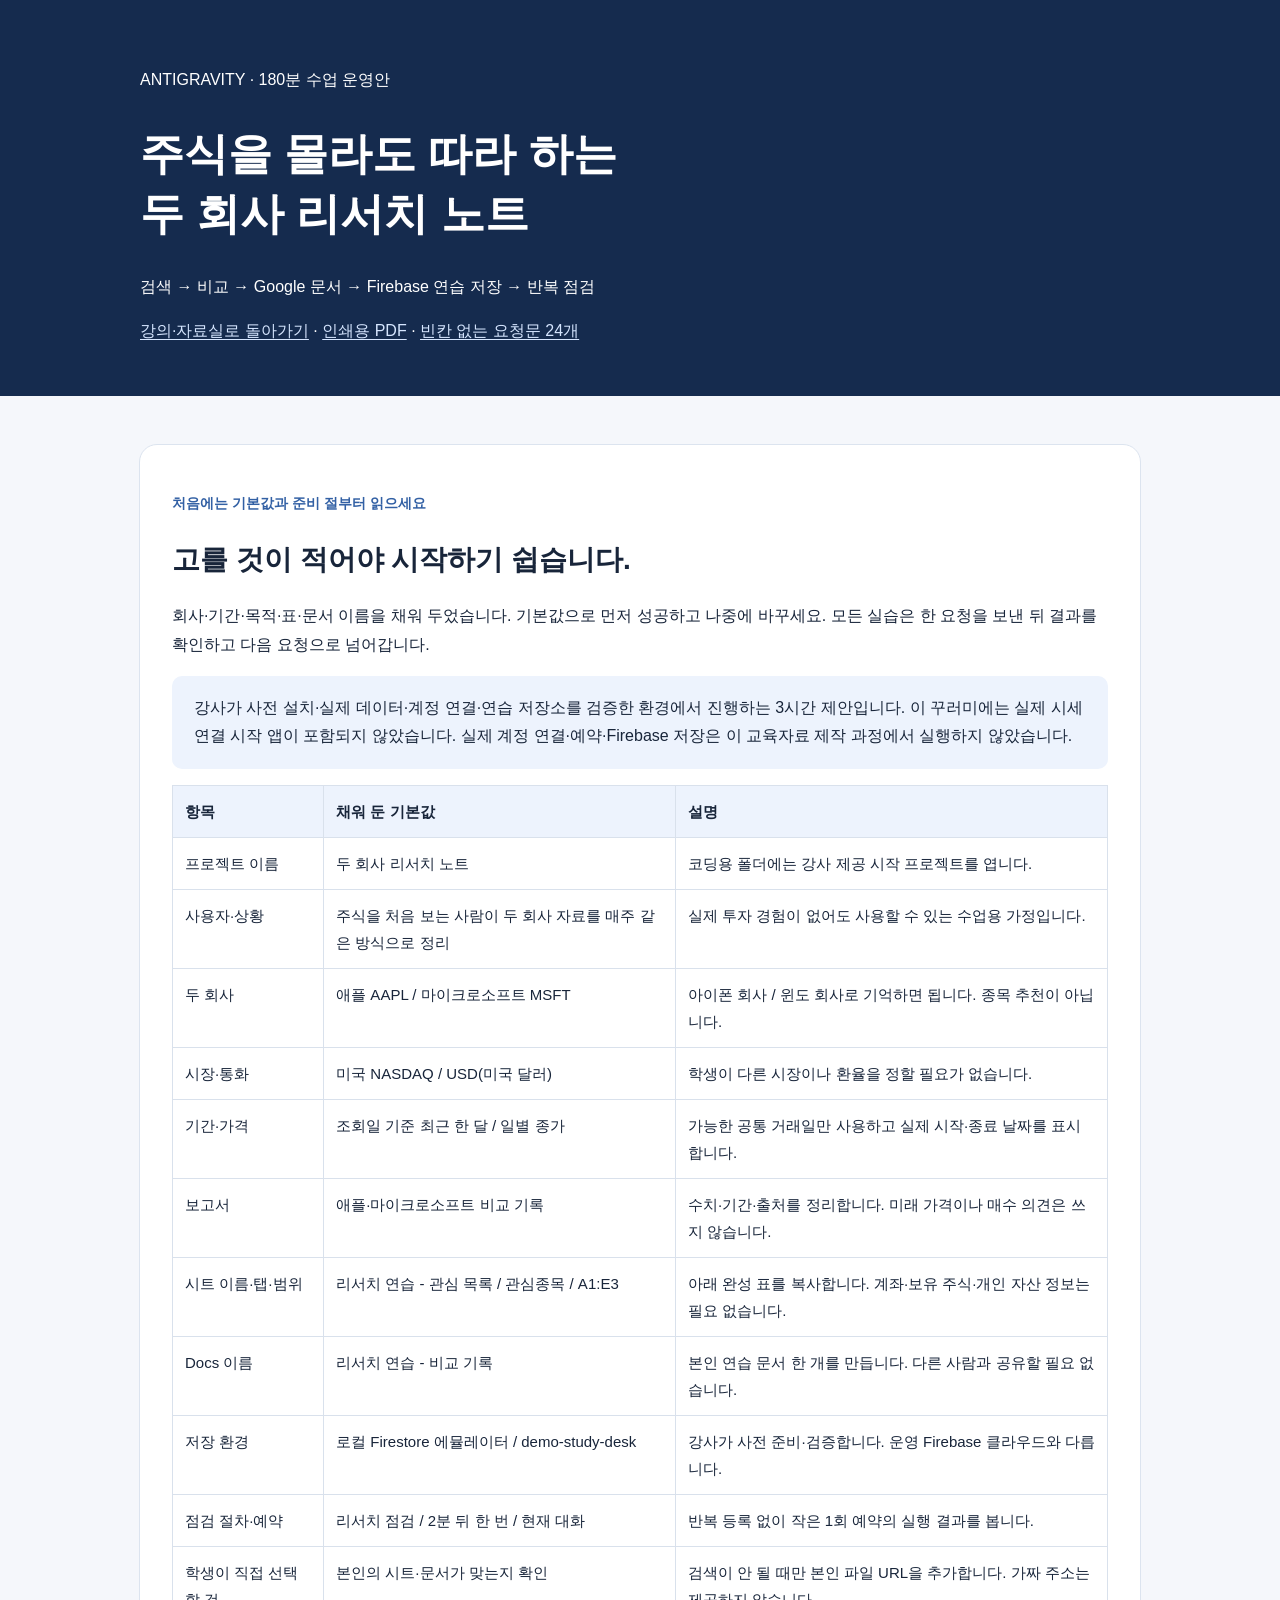
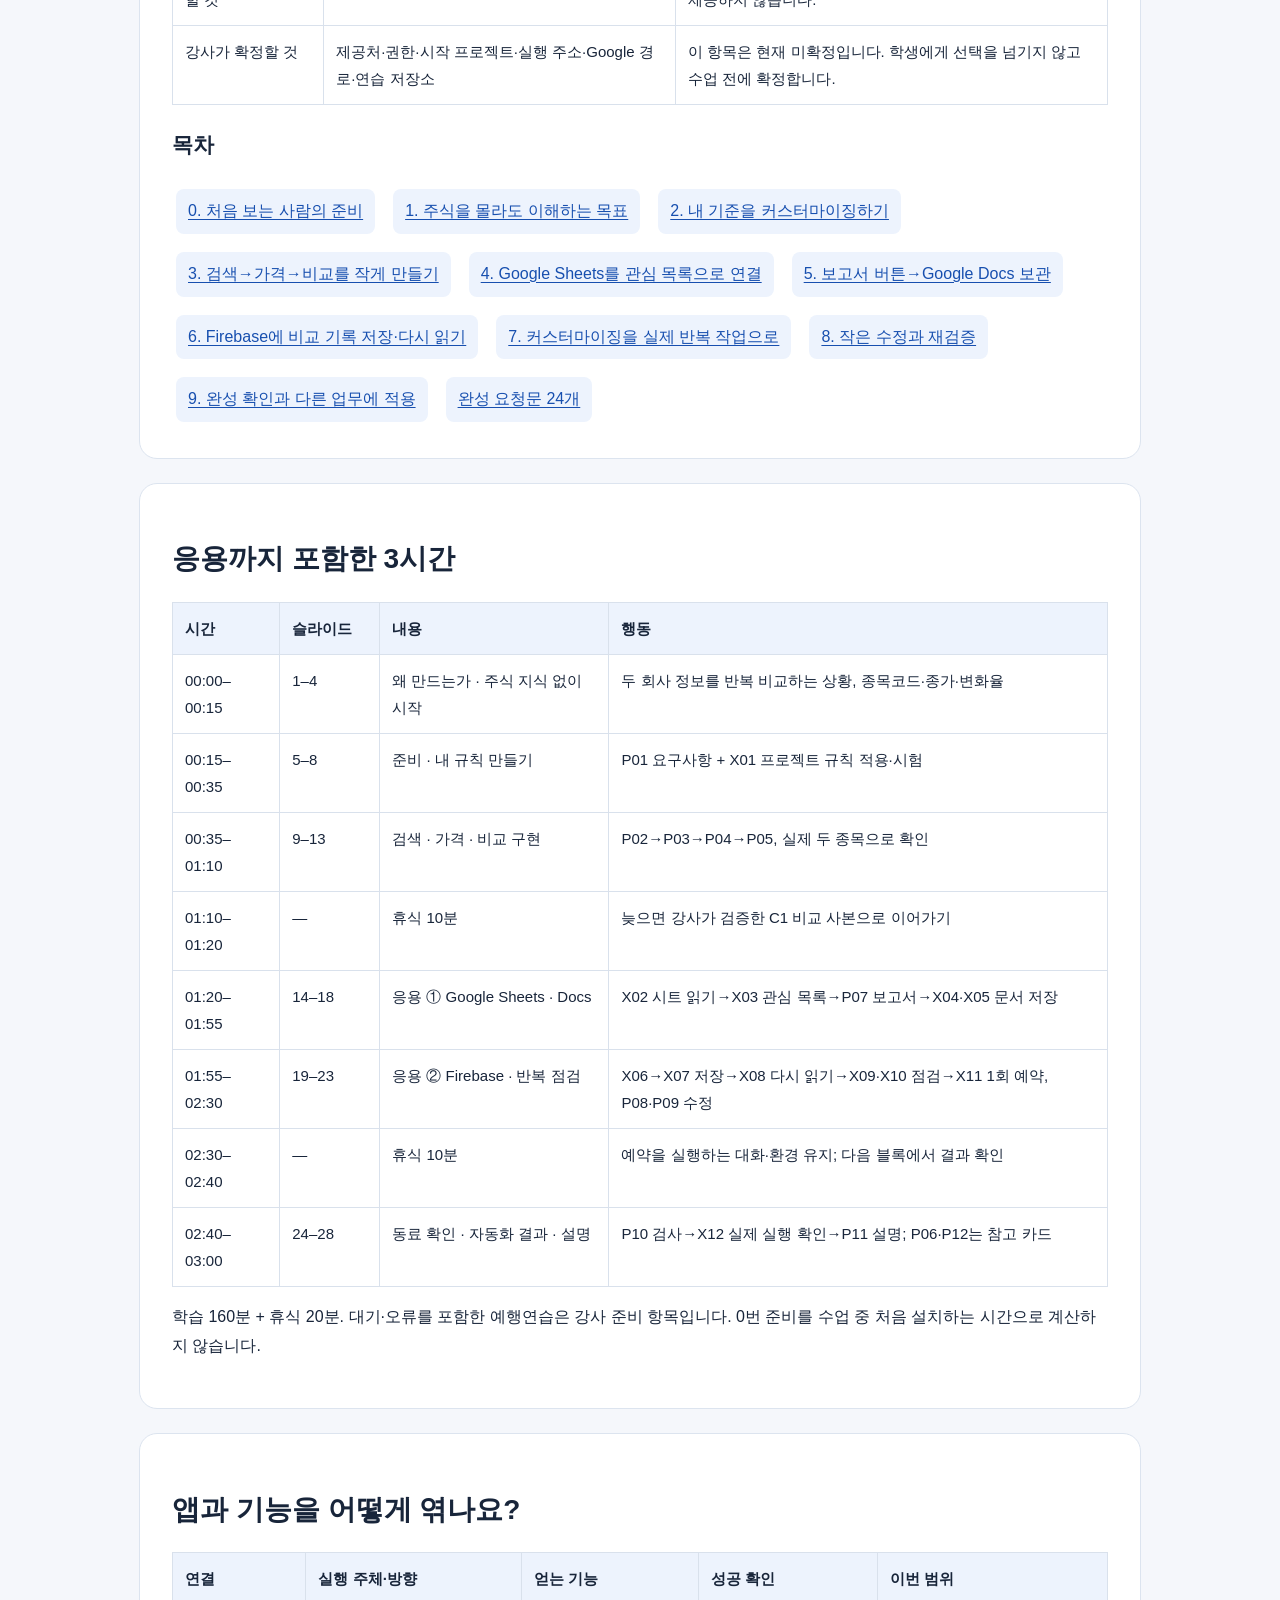
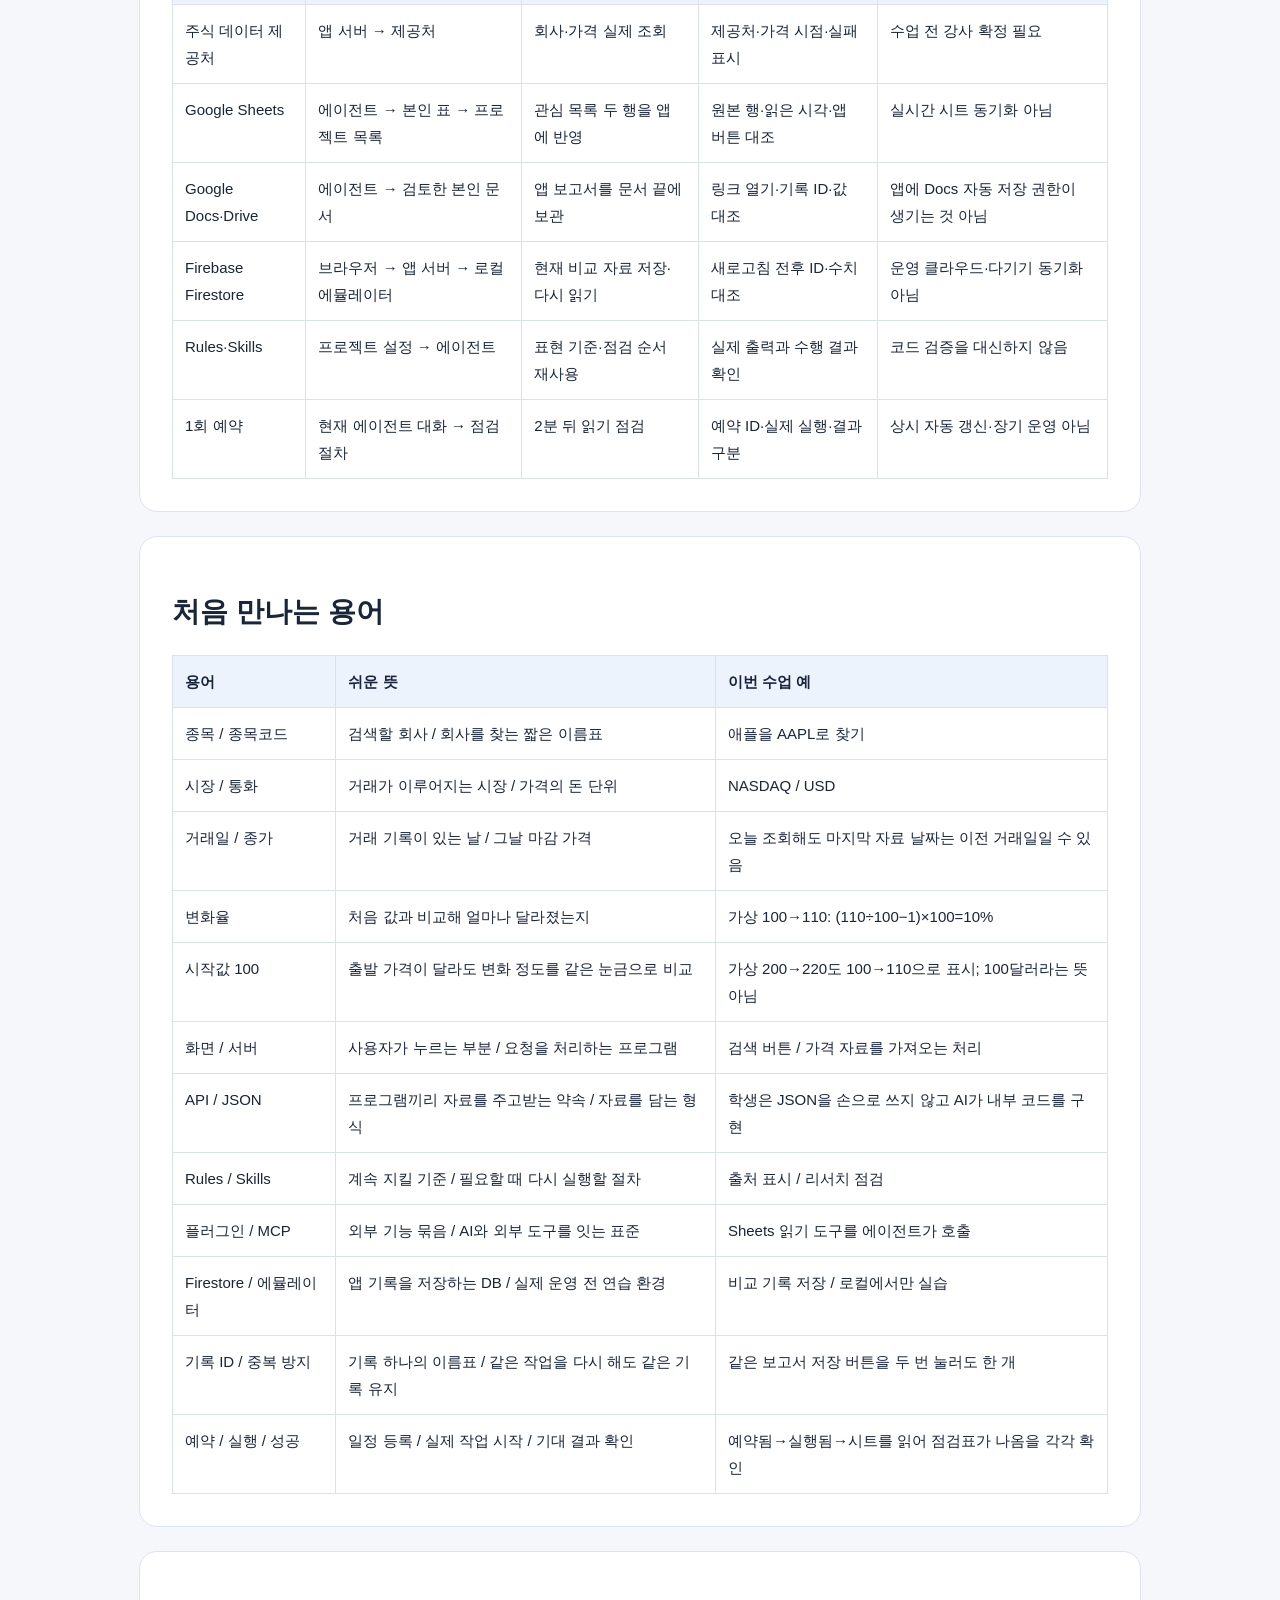
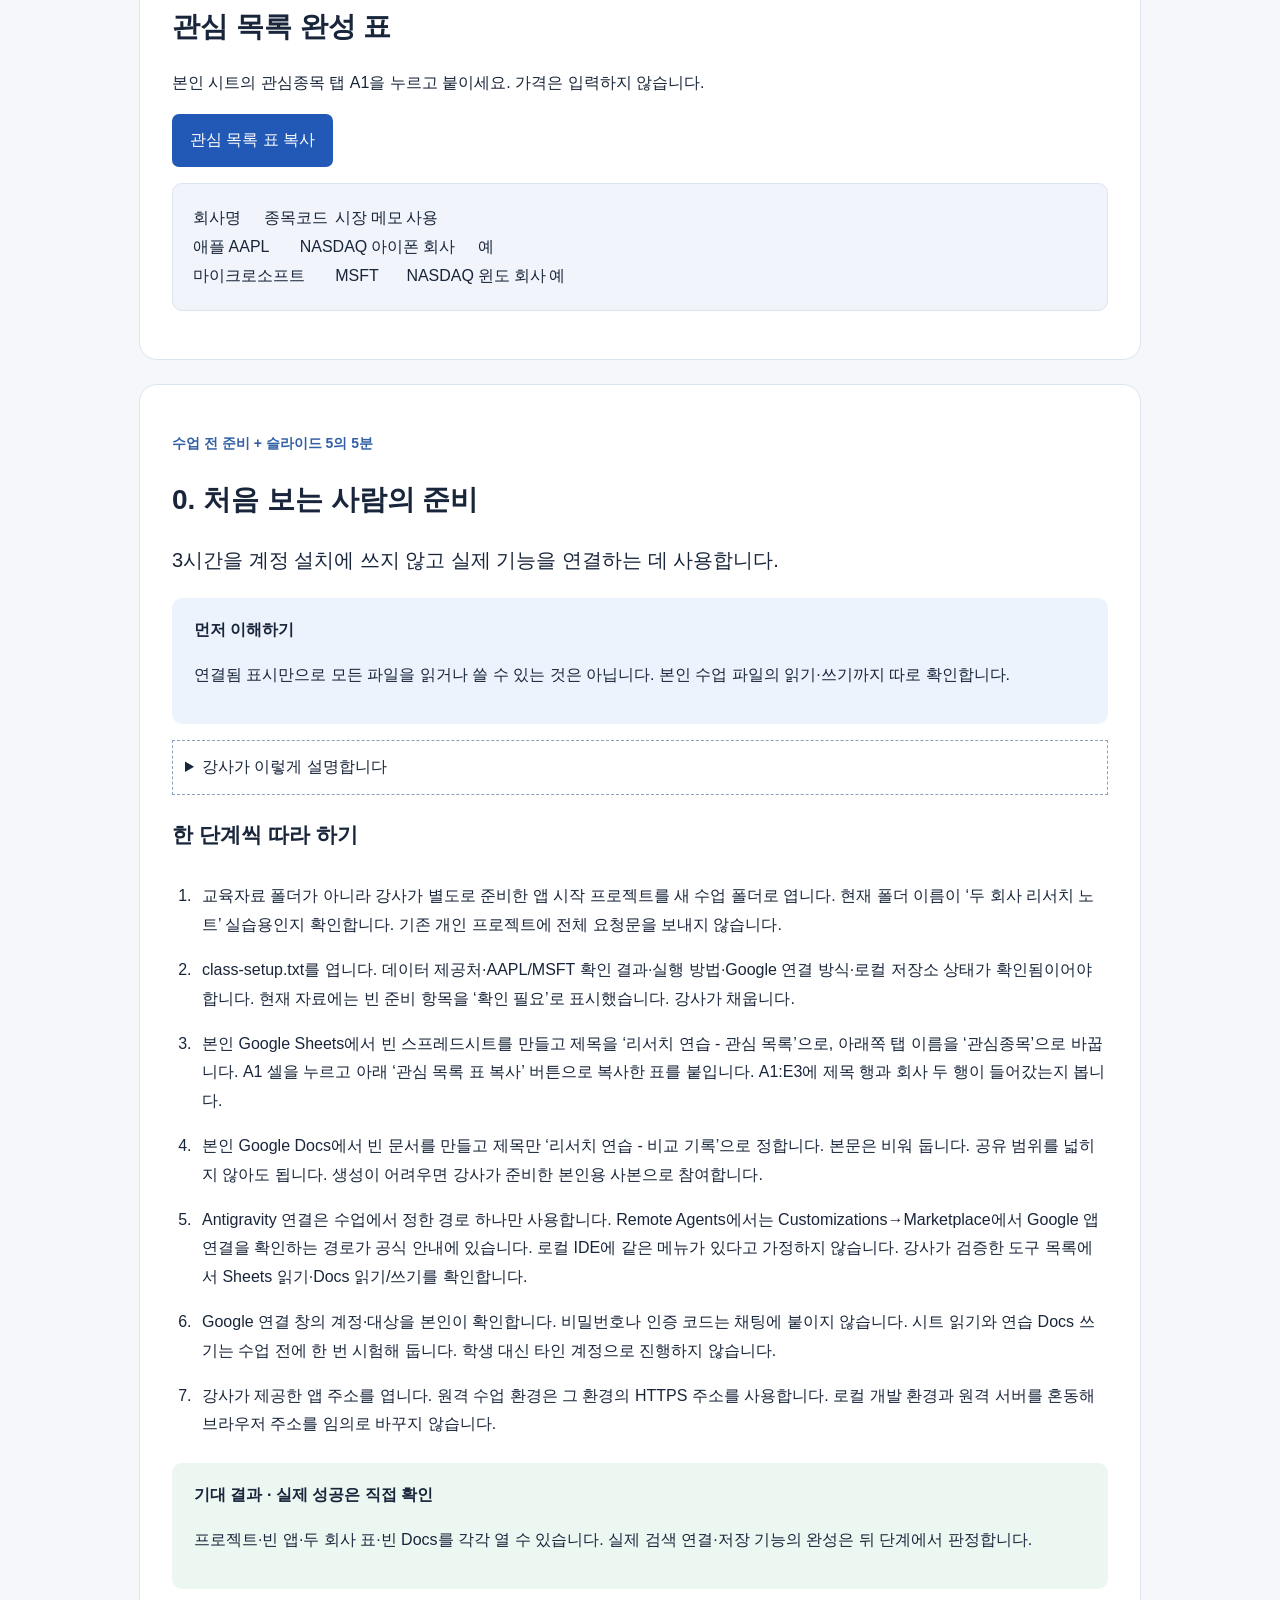
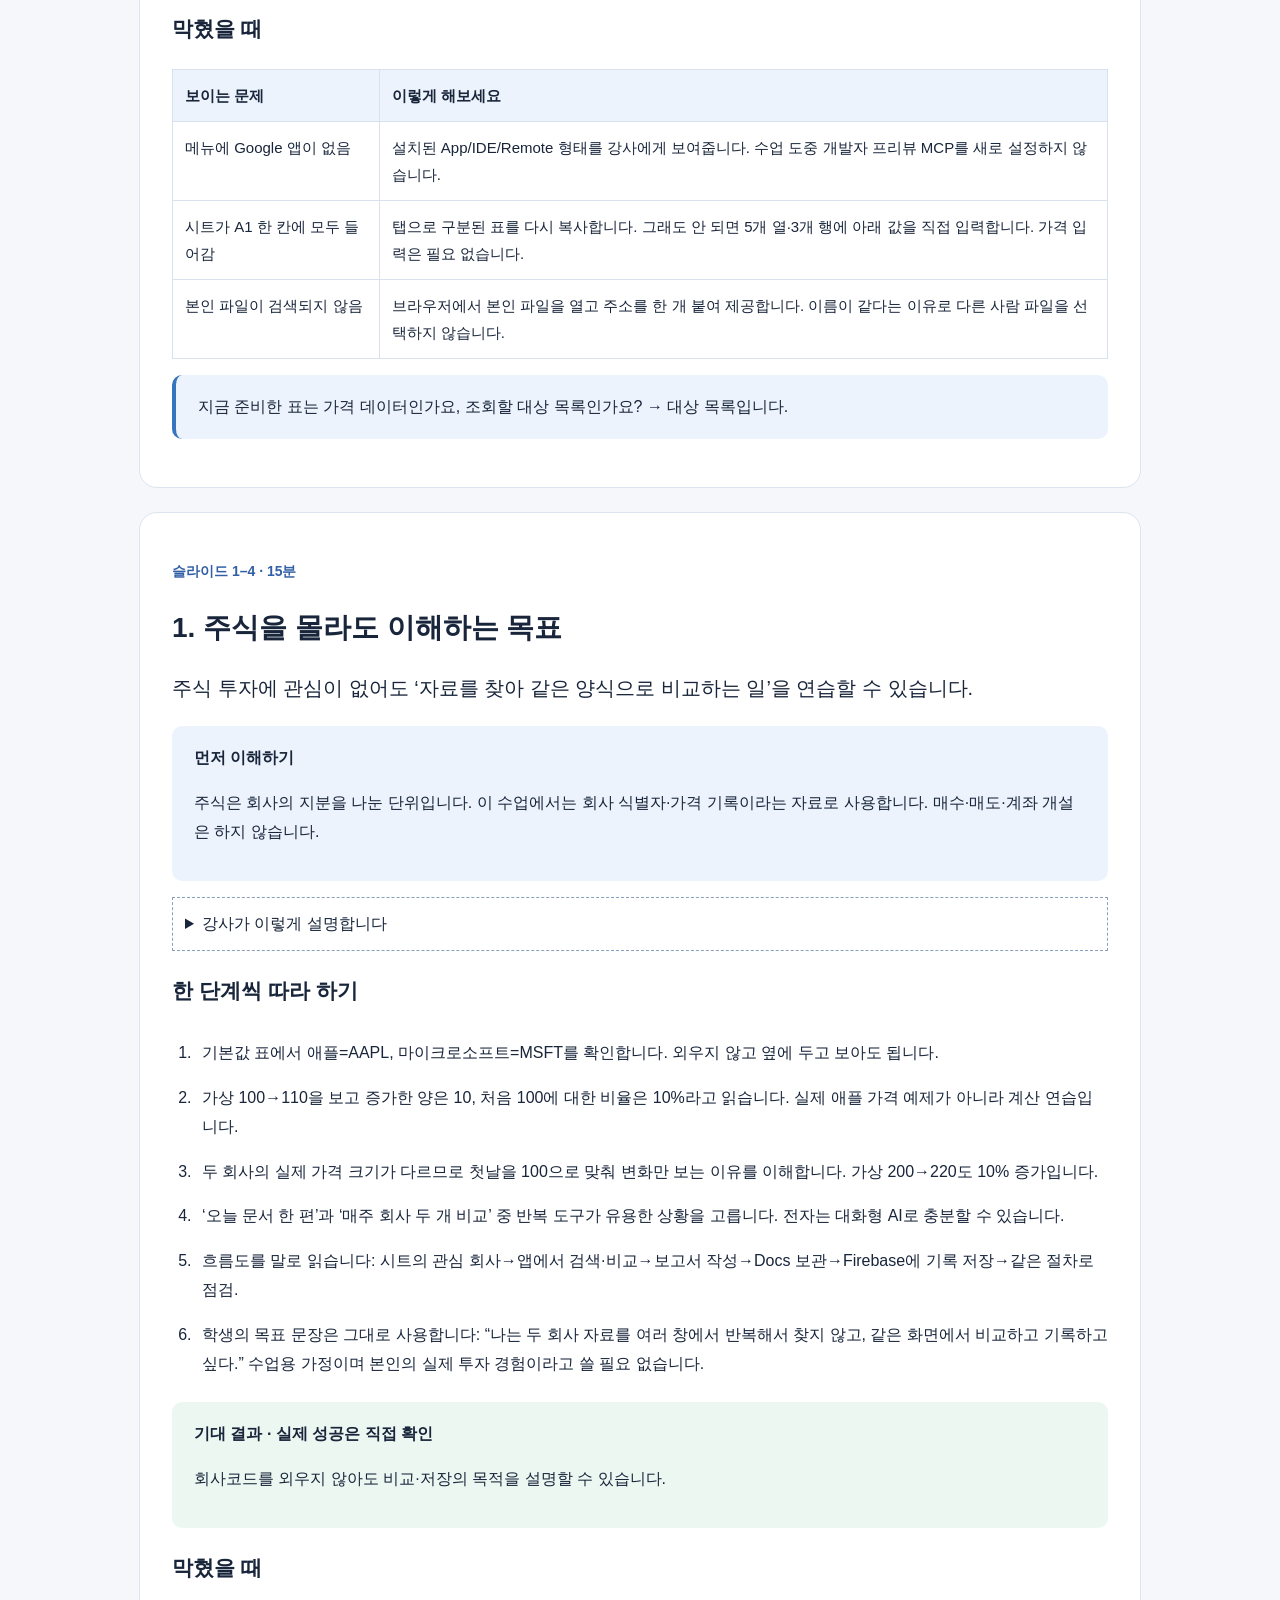
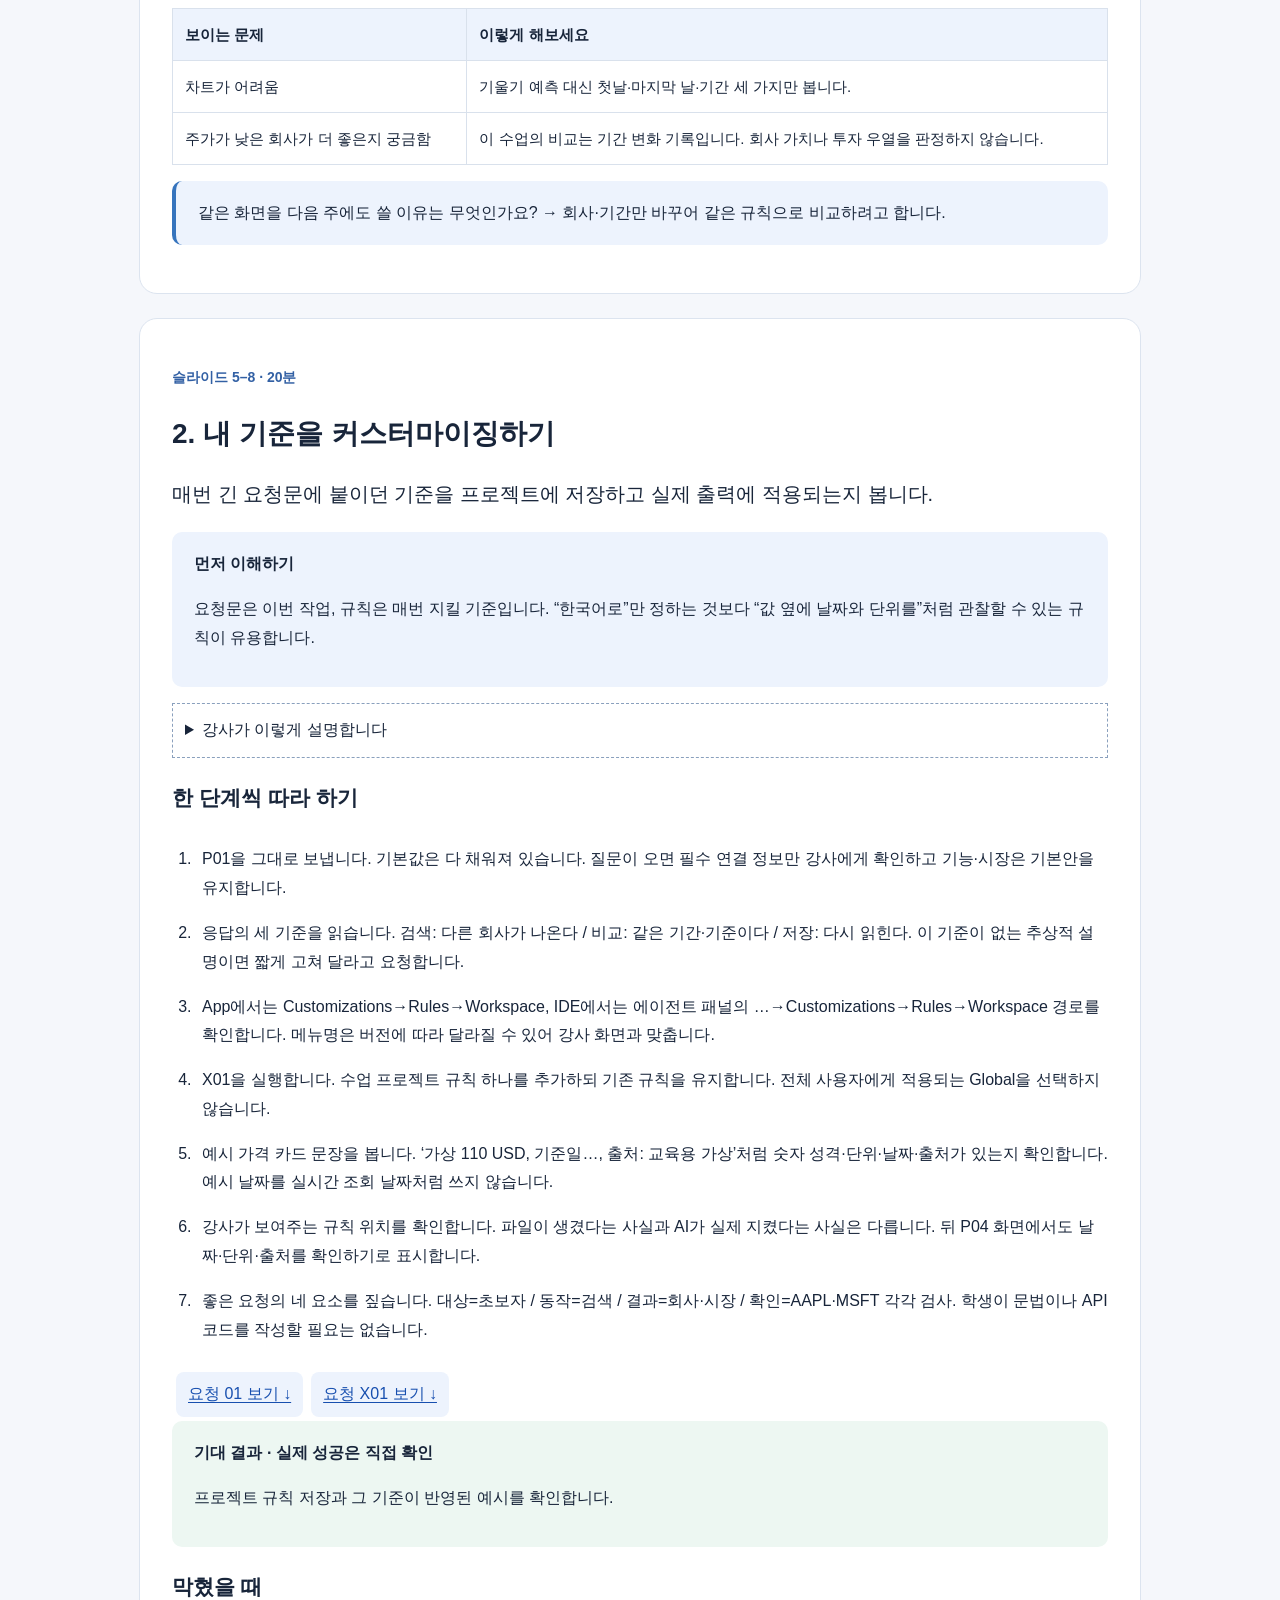
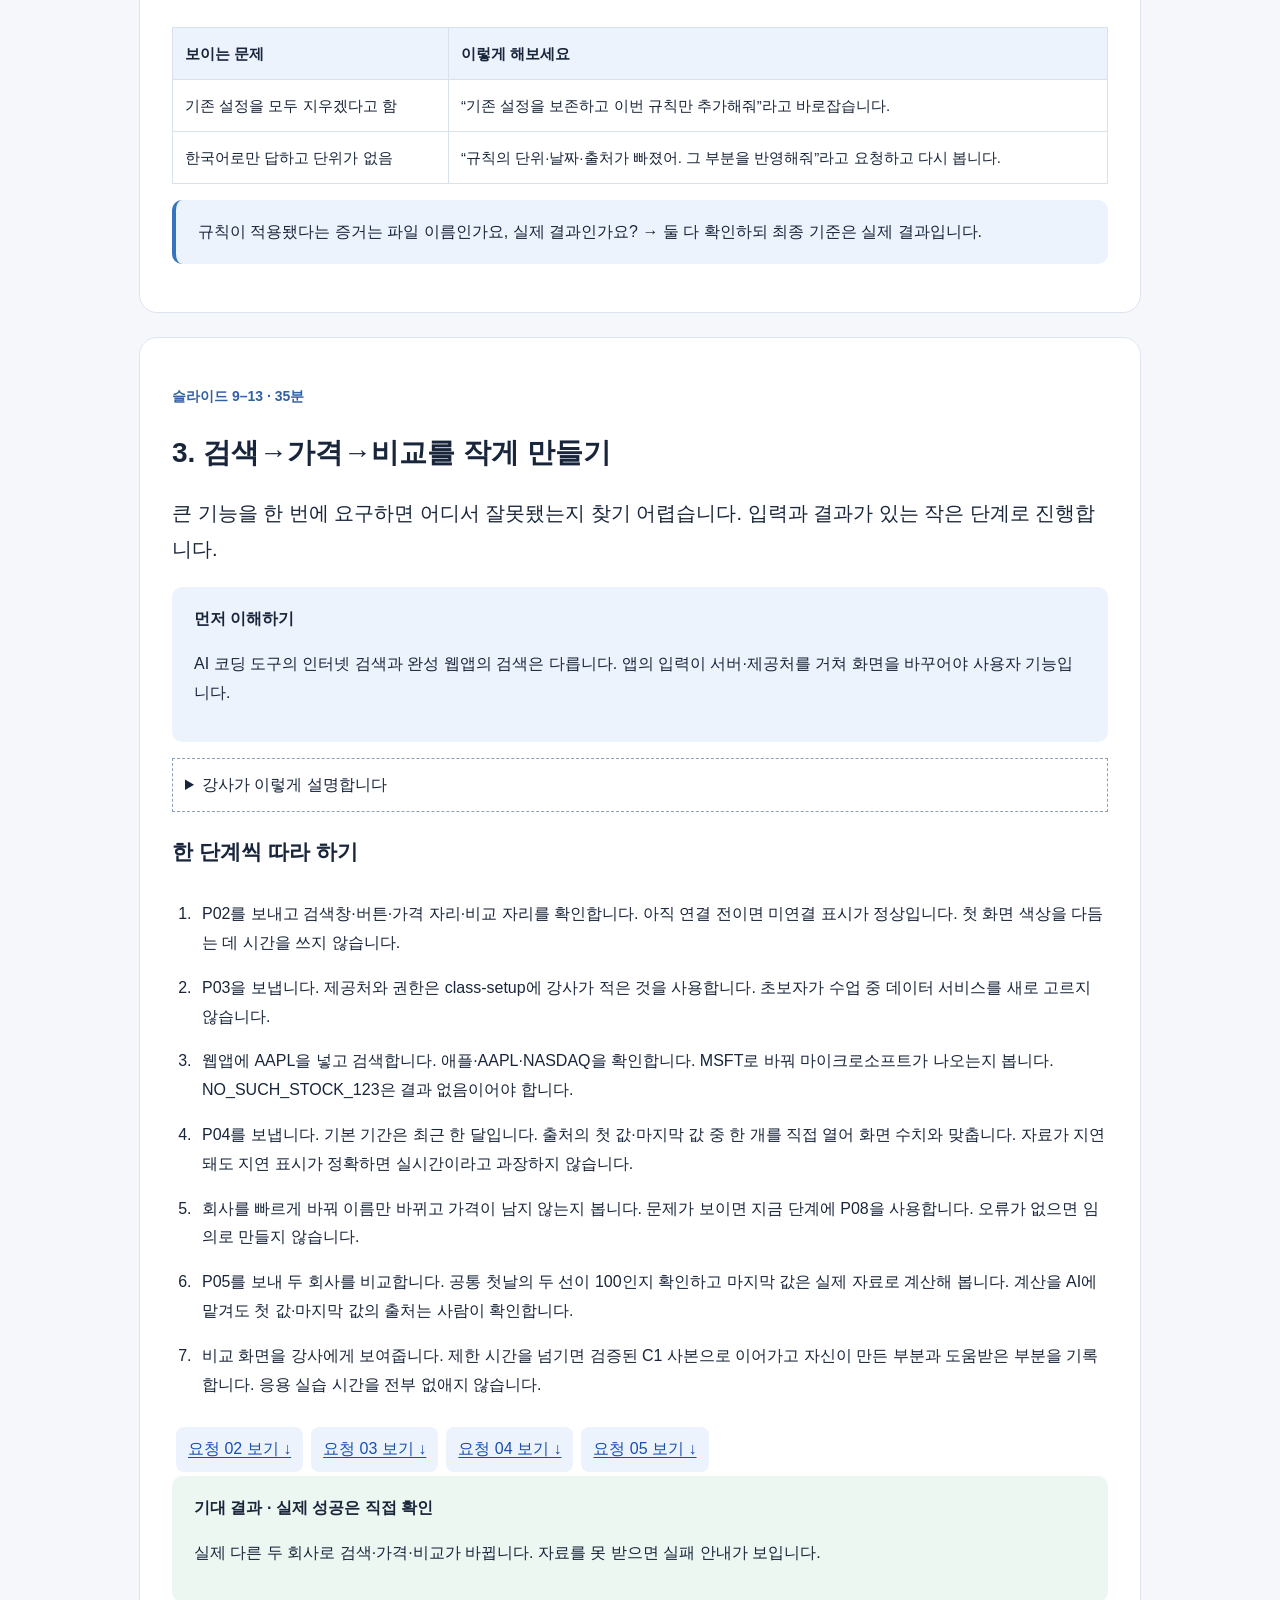
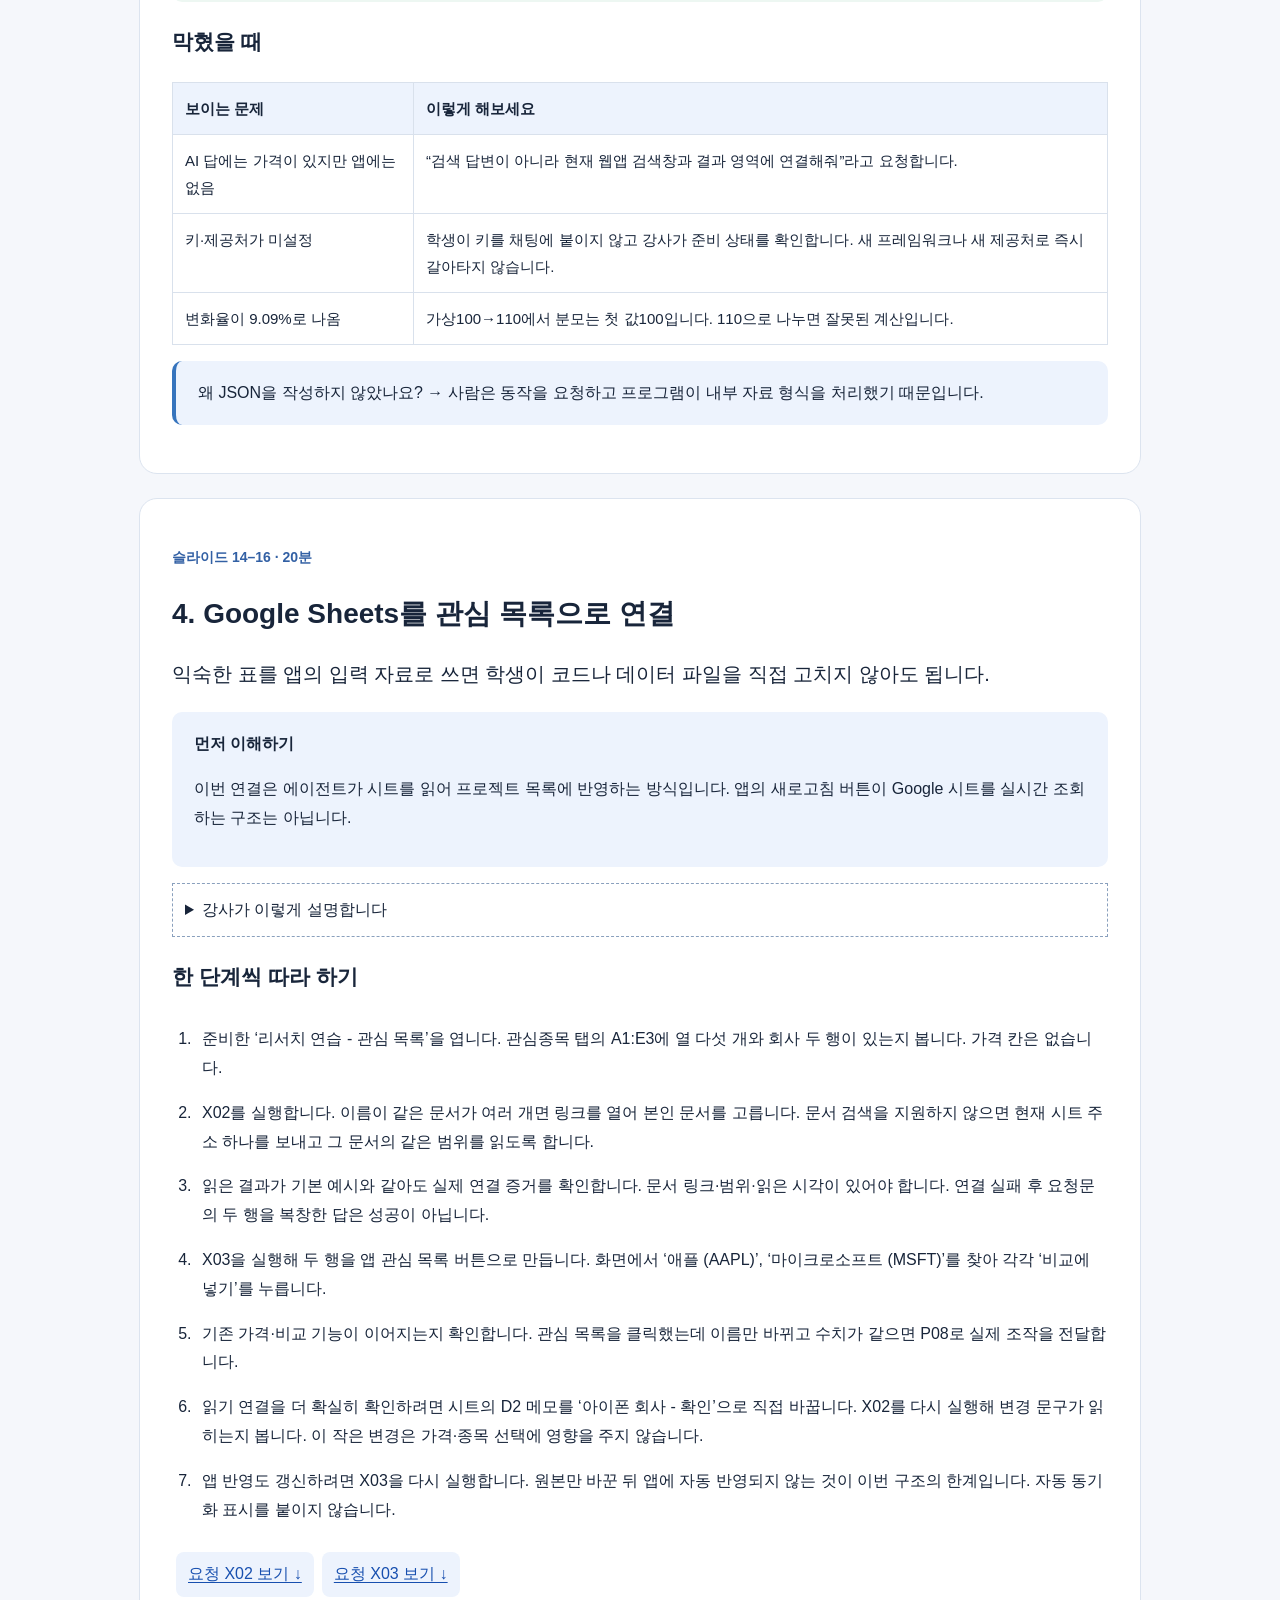
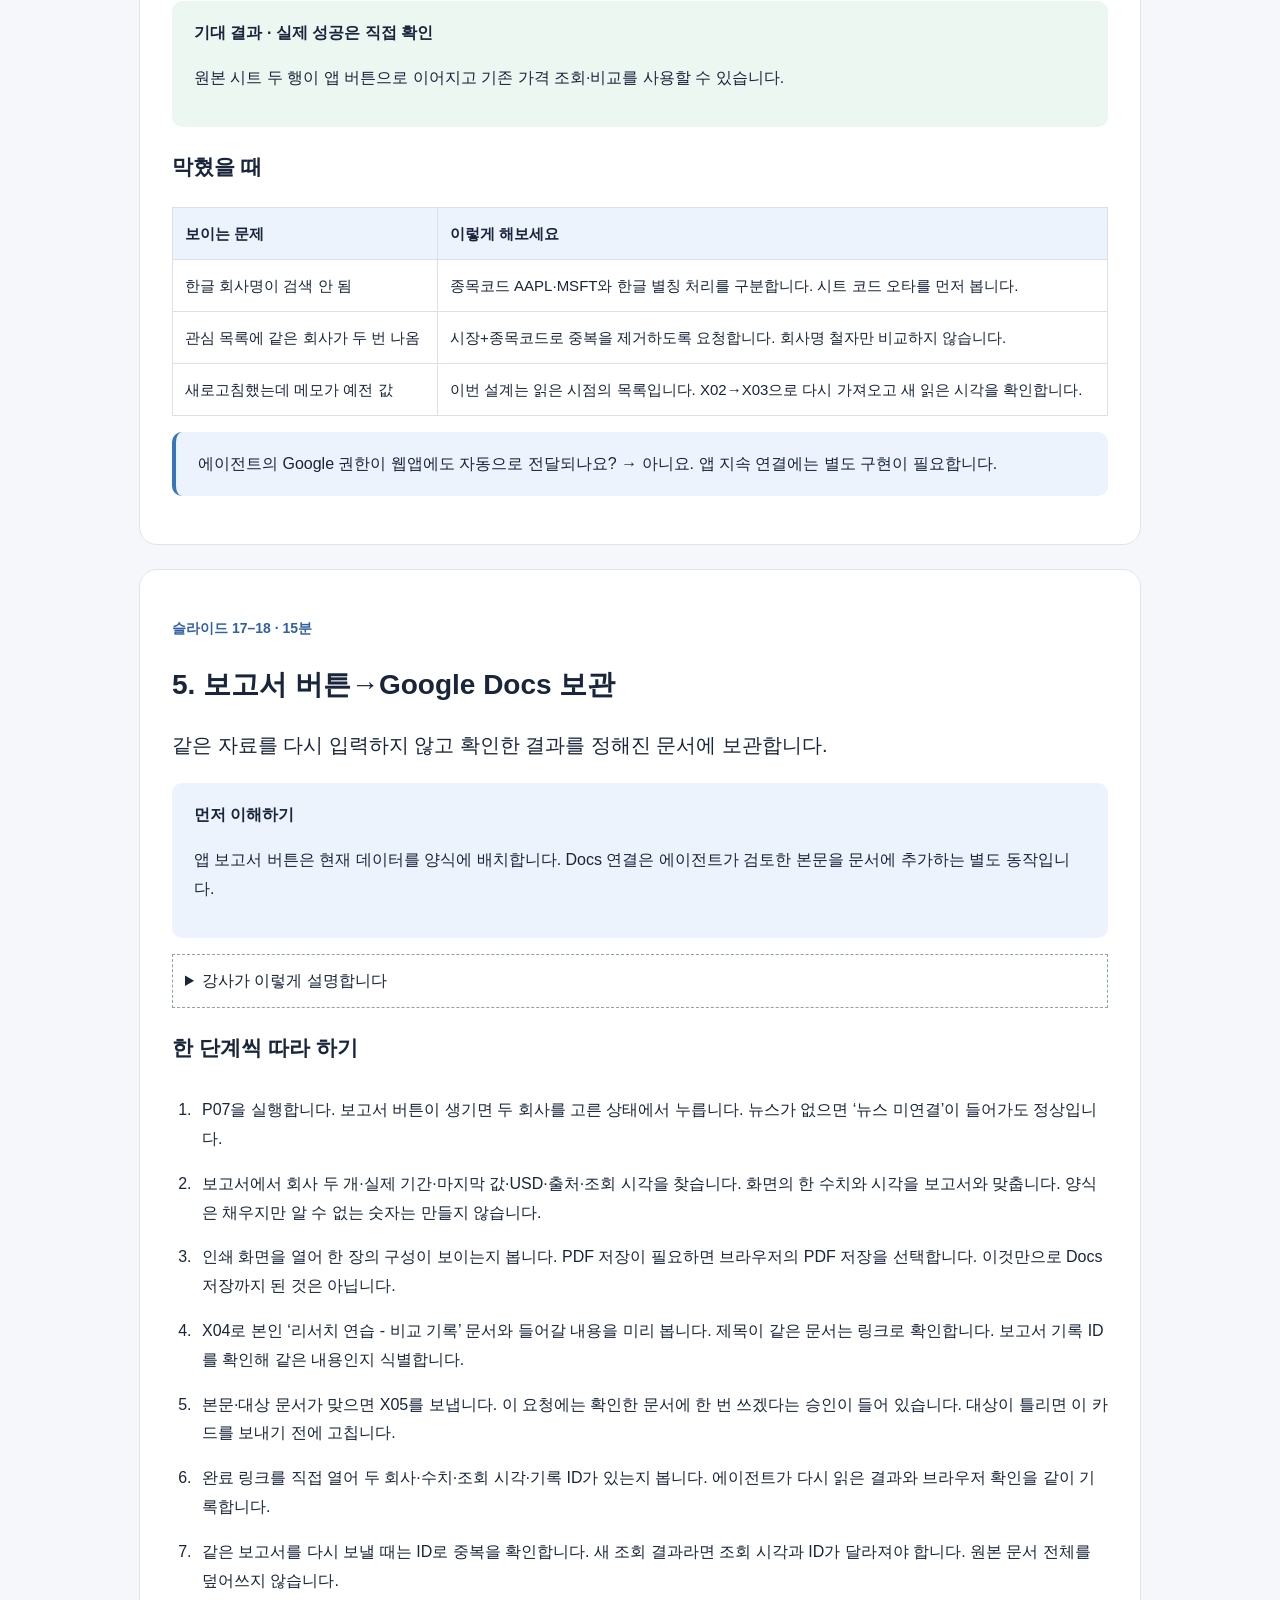
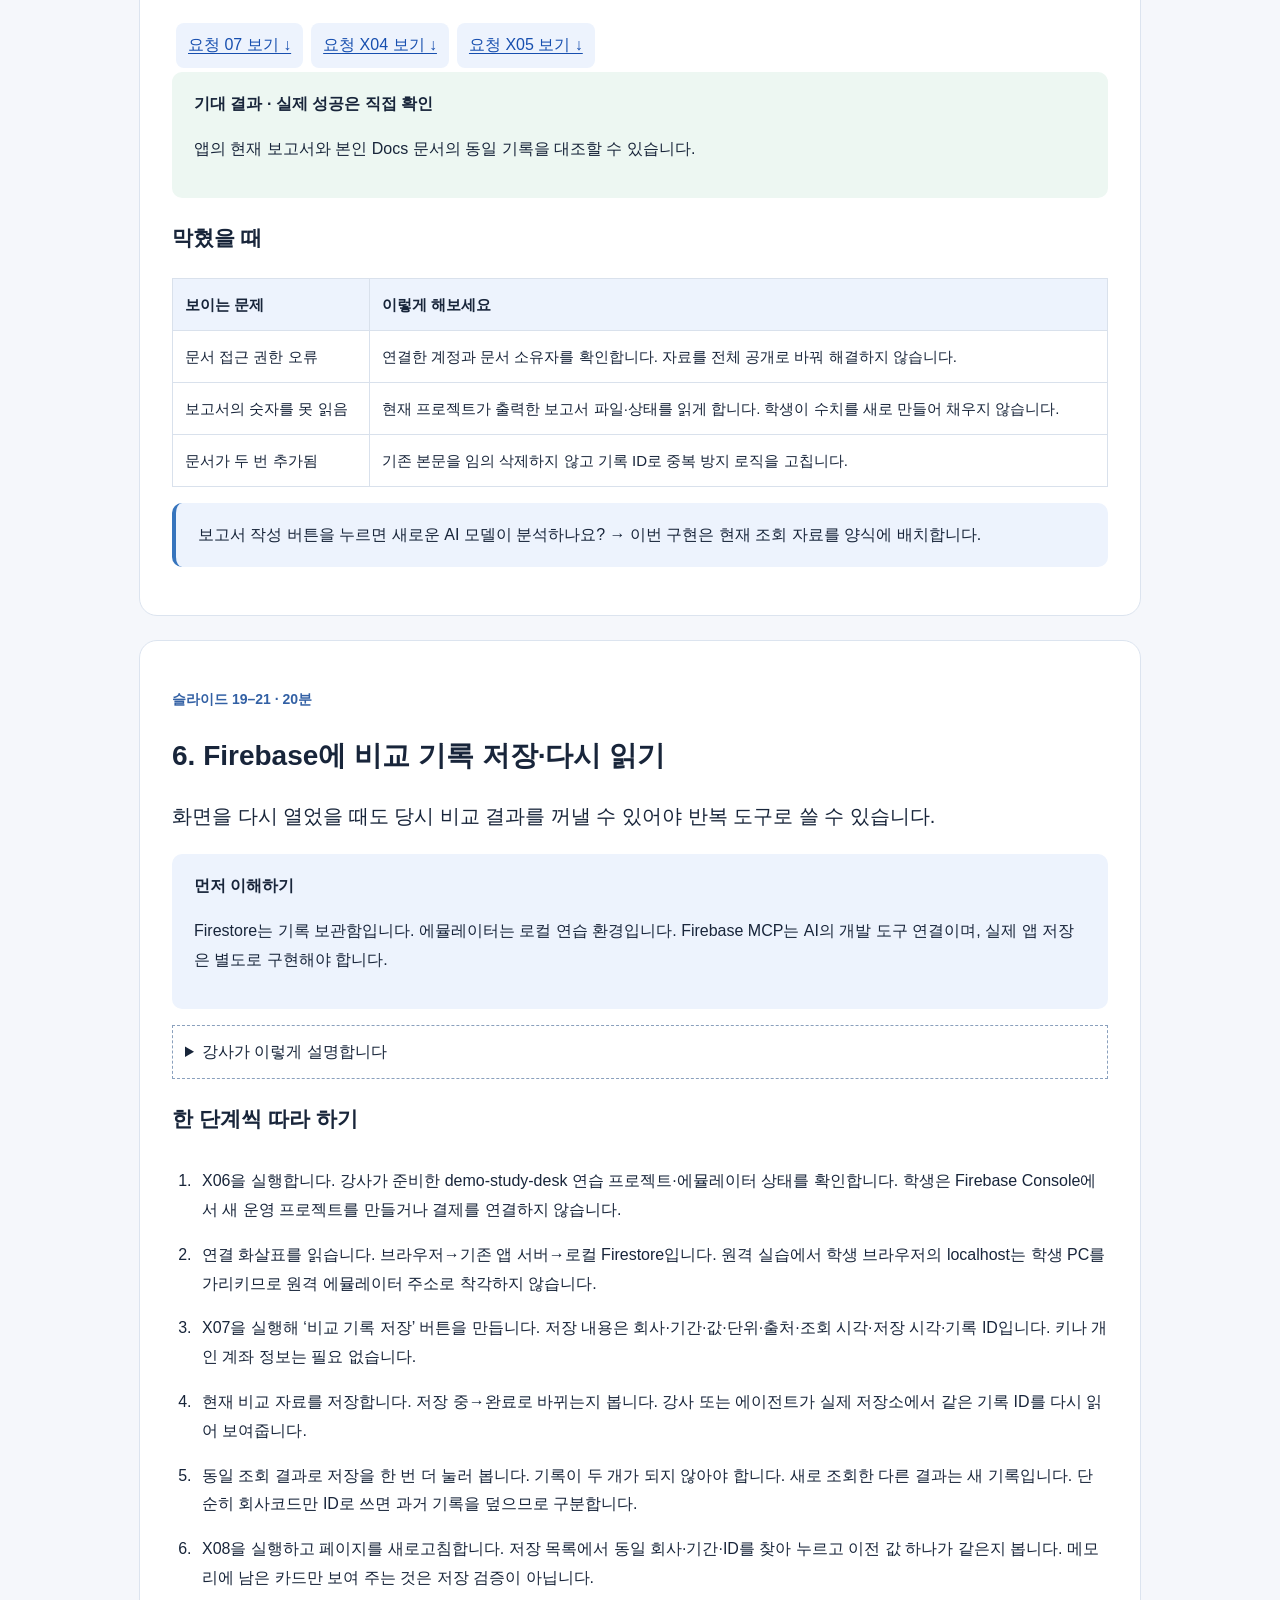
==== commit e97b6a9d: "Sync latest source handouts" ====
--- a/materials/beginner-handbook.html
+++ b/materials/beginner-handbook.html
@@ -2,9 +2,9 @@
 :root{font-family:Arial,"Noto Sans CJK KR","Malgun Gothic",sans-serif;color:#18253a;background:#f5f7fb;line-height:1.8}*{box-sizing:border-box}body{margin:0}a{color:#174faf;text-underline-offset:3px}header{background:#152b4e;color:white;padding:50px max(24px,calc((100% - 1000px)/2))}header a{color:#d6e6ff}h1{font-size:clamp(28px,5vw,44px);line-height:1.35}h2{font-size:28px;line-height:1.4}h3{font-size:21px}main{max-width:1050px;margin:auto;padding:24px}section{background:white;padding:32px;margin:24px 0;border:1px solid #dce4ef;border-radius:18px;scroll-margin-top:16px}.eyebrow{font-size:14px;color:#3260a4;font-weight:700}.goal{font-size:20px}.concept,.success,.question,.notice{padding:18px 22px;border-radius:10px;background:#edf3fd}.success{background:#edf7f2}.question{border-left:4px solid #3674bd}nav{display:flex;gap:10px;flex-wrap:wrap}nav a,.cards a{display:inline-block;padding:8px 12px;background:#edf3fd;border-radius:8px;margin:4px}li{padding:8px 0 8px 6px}ol{padding-left:24px}.table-wrap{overflow-x:auto}table{width:100%;border-collapse:collapse;font-size:15px}td,th{border:1px solid #d9e1ec;padding:12px;text-align:left;vertical-align:top;min-width:100px}th{background:#edf3fd}pre{white-space:pre-wrap;overflow-wrap:anywhere;background:#f1f4fa;padding:20px;border:1px solid #dce4ef;border-radius:10px;font:inherit;font-size:16px}button{border:0;border-radius:7px;padding:12px 18px;background:#2258b6;color:white;font:inherit;cursor:pointer}button:focus-visible,a:focus-visible,summary:focus-visible{outline:3px solid #e09500;outline-offset:3px}.prompt{padding:24px 0;border-top:2px solid #dce4ef;scroll-margin-top:20px}dt{font-weight:bold;color:#31527e}dd{margin:0 0 12px}.teacher{margin:16px 0;padding:12px;border:1px dashed #8aa0bd}summary{cursor:pointer}#status{position:fixed;bottom:14px;left:50%;transform:translateX(-50%);background:#152b4e;color:white;padding:12px 20px;border-radius:10px;display:none}#status.show{display:block}.source{overflow-wrap:anywhere}@media(max-width:600px){main{padding:10px}section{padding:20px 16px}header{padding:30px 20px}table{font-size:14px}pre{padding:14px}h2{font-size:24px}}
 @page{size:A4;margin:16mm}@media print{body{background:white;font-size:10pt;line-height:1.6}header{background:white;color:#18253a;padding:0}header a{color:#174faf}main{padding:0;max-width:none}section{border:0;border-radius:0;padding:0;margin:20px 0;break-before:page}h2{font-size:20pt}h3{font-size:15pt}nav,button,#status,.cards,.prompt>a{display:none}pre{font-size:9.5pt;padding:12px}table{font-size:9pt}td,th{min-width:0;padding:7px}tr,.success,.concept,.question{break-inside:avoid}.table-wrap{overflow:visible}h2,h3,dt{break-after:avoid}.prompt{break-before:page}details{display:block}details>p{display:block}.goal{font-size:13pt}.eyebrow{font-size:10pt}a{color:inherit}}
 </style></head><body><header><p>ANTIGRAVITY · 180분 수업 운영안</p><h1>주식을 몰라도 따라 하는<br>두 회사 리서치 노트</h1><p>검색 → 비교 → Google 문서 → Firebase 연습 저장 → 반복 점검</p><a href="../index.html#materials">강의·자료실로 돌아가기</a> · <a href="beginner-handbook.pdf" download>인쇄용 PDF</a> · <a href="filled-prompts.txt" download>빈칸 없는 요청문 24개</a></header><main>
-<section id="overview"><p class="eyebrow">처음에는 이 안내만 읽으세요</p><h2>고를 것이 적어야 시작하기 쉽습니다.</h2><p>회사·기간·목적·표·문서 이름을 채워 두었습니다. 기본값으로 먼저 성공하고 나중에 바꾸세요. 모든 실습은 한 요청을 보낸 뒤 결과를 확인하고 다음 요청으로 넘어갑니다.</p><p class="notice">강사가 사전 설치·실제 데이터·계정 연결·연습 저장소를 검증한 환경에서 진행하는 3시간 제안입니다. 이 꾸러미에는 실제 시세 연결 시작 앱이 포함되지 않았습니다. 실제 계정 연결·예약·Firebase 저장은 이 교육자료 제작 과정에서 실행하지 않았습니다.</p><div class="table-wrap"><table><thead><tr><th>항목</th><th>채워 둔 기본값</th><th>설명</th></tr></thead><tbody><tr><td>프로젝트 이름</td><td>두 회사 리서치 노트</td><td>코딩용 폴더에는 강사 제공 시작 프로젝트를 엽니다.</td></tr><tr><td>사용자·상황</td><td>주식을 처음 보는 사람이 두 회사 자료를 매주 같은 방식으로 정리</td><td>실제 투자 경험이 없어도 사용할 수 있는 수업용 가정입니다.</td></tr><tr><td>두 회사</td><td>애플 AAPL / 마이크로소프트 MSFT</td><td>아이폰 회사 / 윈도 회사로 기억하면 됩니다. 종목 추천이 아닙니다.</td></tr><tr><td>시장·통화</td><td>미국 NASDAQ / USD(미국 달러)</td><td>학생이 다른 시장이나 환율을 정할 필요가 없습니다.</td></tr><tr><td>기간·가격</td><td>조회일 기준 최근 한 달 / 일별 종가</td><td>가능한 공통 거래일만 사용하고 실제 시작·종료 날짜를 표시합니다.</td></tr><tr><td>보고서</td><td>애플·마이크로소프트 비교 기록</td><td>수치·기간·출처를 정리합니다. 미래 가격이나 매수 의견은 쓰지 않습니다.</td></tr><tr><td>시트 이름·탭·범위</td><td>리서치 연습 - 관심 목록 / 관심종목 / A1:E3</td><td>아래 완성 표를 복사합니다. 계좌·보유 주식·개인 자산 정보는 필요 없습니다.</td></tr><tr><td>Docs 이름</td><td>리서치 연습 - 비교 기록</td><td>본인 연습 문서 한 개를 만듭니다. 다른 사람과 공유할 필요 없습니다.</td></tr><tr><td>저장 환경</td><td>로컬 Firestore 에뮬레이터 / demo-study-desk</td><td>강사가 사전 준비·검증합니다. 운영 Firebase 클라우드와 다릅니다.</td></tr><tr><td>점검 절차·예약</td><td>리서치 점검 / 2분 뒤 한 번 / 현재 대화</td><td>반복 등록 없이 작은 1회 예약의 실행 결과를 봅니다.</td></tr><tr><td>학생이 직접 선택할 것</td><td>본인의 시트·문서가 맞는지 확인</td><td>검색이 안 될 때만 본인 파일 URL을 추가합니다. 가짜 주소는 제공하지 않습니다.</td></tr><tr><td>강사가 확정할 것</td><td>제공처·권한·시작 프로젝트·실행 주소·Google 경로·연습 저장소</td><td>이 항목은 현재 미확정입니다. 학생에게 선택을 넘기지 않고 수업 전에 확정합니다.</td></tr></tbody></table></div><h3>목차</h3><nav><a href="#start">0. 처음 보는 사람의 준비</a><a href="#basics">1. 주식을 몰라도 이해하는 목표</a><a href="#rules">2. 내 기준을 커스터마이징하기</a><a href="#build">3. 검색→가격→비교를 작게 만들기</a><a href="#sheets">4. Google Sheets를 관심 목록으로 연결</a><a href="#docs">5. 보고서 버튼→Google Docs 보관</a><a href="#firebase">6. Firebase에 비교 기록 저장·다시 읽기</a><a href="#automation">7. 커스터마이징을 실제 반복 작업으로</a><a href="#fix">8. 작은 수정과 재검증</a><a href="#finish">9. 완성 확인과 다른 업무에 적용</a><a href="#prompts">완성 요청문 24개</a></nav></section><section id="schedule"><h2>응용까지 포함한 3시간</h2><div class="table-wrap"><table><thead><tr><th>시간</th><th>슬라이드</th><th>내용</th><th>행동</th></tr></thead><tbody><tr><td>00:00–00:15</td><td>1–4</td><td>왜 만드는가 · 주식 지식 없이 시작</td><td>두 회사 정보를 반복 비교하는 상황, 종목코드·종가·변화율</td></tr><tr><td>00:15–00:35</td><td>5–8</td><td>준비 · 내 규칙 만들기</td><td>P01 요구사항 + X01 프로젝트 규칙 적용·시험</td></tr><tr><td>00:35–01:10</td><td>9–13</td><td>검색 · 가격 · 비교 구현</td><td>P02→P03→P04→P05, 실제 두 종목으로 확인</td></tr><tr><td>01:10–01:20</td><td>—</td><td>휴식 10분</td><td>늦으면 강사가 검증한 C1 비교 사본으로 이어가기</td></tr><tr><td>01:20–01:55</td><td>14–18</td><td>응용 ① Google Sheets · Docs</td><td>X02 시트 읽기→X03 관심 목록→P07 보고서→X04·X05 문서 저장</td></tr><tr><td>01:55–02:30</td><td>19–23</td><td>응용 ② Firebase · 반복 점검</td><td>X06→X07 저장→X08 다시 읽기→X09·X10 점검→X11 1회 예약, P08·P09 수정</td></tr><tr><td>02:30–02:40</td><td>—</td><td>휴식 10분</td><td>예약을 실행하는 대화·환경 유지; 다음 블록에서 결과 확인</td></tr><tr><td>02:40–03:00</td><td>24–28</td><td>동료 확인 · 자동화 결과 · 설명</td><td>P10 검사→X12 실제 실행 확인→P11 설명; P06·P12는 참고 카드</td></tr></tbody></table></div><p>학습 160분 + 휴식 20분. 대기·오류를 포함한 예행연습은 강사 준비 항목입니다. 0번 준비를 수업 중 처음 설치하는 시간으로 계산하지 않습니다.</p></section><section id="map"><h2>앱과 기능을 어떻게 엮나요?</h2><div class="table-wrap"><table><thead><tr><th>연결</th><th>실행 주체·방향</th><th>얻는 기능</th><th>성공 확인</th><th>이번 범위</th></tr></thead><tbody><tr><td>주식 데이터 제공처</td><td>앱 서버 → 제공처</td><td>회사·가격 실제 조회</td><td>제공처·가격 시점·실패 표시</td><td>수업 전 강사 확정 필요</td></tr><tr><td>Google Sheets</td><td>에이전트 → 본인 표 → 프로젝트 목록</td><td>관심 목록 두 행을 앱에 반영</td><td>원본 행·읽은 시각·앱 버튼 대조</td><td>실시간 시트 동기화 아님</td></tr><tr><td>Google Docs·Drive</td><td>에이전트 → 검토한 본인 문서</td><td>앱 보고서를 문서 끝에 보관</td><td>링크 열기·기록 ID·값 대조</td><td>앱에 Docs 자동 저장 권한이 생기는 것 아님</td></tr><tr><td>Firebase Firestore</td><td>브라우저 → 앱 서버 → 로컬 에뮬레이터</td><td>현재 비교 자료 저장·다시 읽기</td><td>새로고침 전후 ID·수치 대조</td><td>운영 클라우드·다기기 동기화 아님</td></tr><tr><td>Rules·Skills</td><td>프로젝트 설정 → 에이전트</td><td>표현 기준·점검 순서 재사용</td><td>실제 출력과 수행 결과 확인</td><td>코드 검증을 대신하지 않음</td></tr><tr><td>1회 예약</td><td>현재 에이전트 대화 → 점검 절차</td><td>2분 뒤 읽기 점검</td><td>예약 ID·실제 실행·결과 구분</td><td>상시 자동 갱신·장기 운영 아님</td></tr></tbody></table></div></section><section id="terms"><h2>처음 만나는 용어</h2><div class="table-wrap"><table><thead><tr><th>용어</th><th>쉬운 뜻</th><th>이번 수업 예</th></tr></thead><tbody><tr><td>종목 / 종목코드</td><td>검색할 회사 / 회사를 찾는 짧은 이름표</td><td>애플을 AAPL로 찾기</td></tr><tr><td>시장 / 통화</td><td>거래가 이루어지는 시장 / 가격의 돈 단위</td><td>NASDAQ / USD</td></tr><tr><td>거래일 / 종가</td><td>거래 기록이 있는 날 / 그날 마감 가격</td><td>오늘 조회해도 마지막 자료 날짜는 이전 거래일일 수 있음</td></tr><tr><td>변화율</td><td>처음 값과 비교해 얼마나 달라졌는지</td><td>가상 100→110: (110÷100−1)×100=10%</td></tr><tr><td>시작값 100</td><td>출발 가격이 달라도 변화 정도를 같은 눈금으로 비교</td><td>가상 200→220도 100→110으로 표시; 100달러라는 뜻 아님</td></tr><tr><td>화면 / 서버</td><td>사용자가 누르는 부분 / 요청을 처리하는 프로그램</td><td>검색 버튼 / 가격 자료를 가져오는 처리</td></tr><tr><td>API / JSON</td><td>프로그램끼리 자료를 주고받는 약속 / 자료를 담는 형식</td><td>학생은 JSON을 손으로 쓰지 않고 AI가 내부 코드를 구현</td></tr><tr><td>Rules / Skills</td><td>계속 지킬 기준 / 필요할 때 다시 실행할 절차</td><td>출처 표시 / 리서치 점검</td></tr><tr><td>플러그인 / MCP</td><td>외부 기능 묶음 / AI와 외부 도구를 잇는 표준</td><td>Sheets 읽기 도구를 에이전트가 호출</td></tr><tr><td>Firestore / 에뮬레이터</td><td>앱 기록을 저장하는 DB / 실제 운영 전 연습 환경</td><td>비교 기록 저장 / 로컬에서만 실습</td></tr><tr><td>기록 ID / 중복 방지</td><td>기록 하나의 이름표 / 같은 작업을 다시 해도 같은 기록 유지</td><td>같은 보고서 저장 버튼을 두 번 눌러도 한 개</td></tr><tr><td>예약 / 실행 / 성공</td><td>일정 등록 / 실제 작업 시작 / 기대 결과 확인</td><td>예약됨→실행됨→시트를 읽어 점검표가 나옴을 각각 확인</td></tr></tbody></table></div></section><section id="sheet"><h2>관심 목록 완성 표</h2><p>본인 시트의 관심종목 탭 A1을 누르고 붙이세요. 가격은 입력하지 않습니다.</p><button data-copy="sheet-text" type="button">관심 목록 표 복사</button><pre id="sheet-text" tabindex="0">회사명	종목코드	시장	메모	사용
+<section id="overview"><p class="eyebrow">처음에는 기본값과 준비 절부터 읽으세요</p><h2>고를 것이 적어야 시작하기 쉽습니다.</h2><p>회사·기간·목적·표·문서 이름을 채워 두었습니다. 기본값으로 먼저 성공하고 나중에 바꾸세요. 모든 실습은 한 요청을 보낸 뒤 결과를 확인하고 다음 요청으로 넘어갑니다.</p><p class="notice">강사가 사전 설치·실제 데이터·계정 연결·연습 저장소를 검증한 환경에서 진행하는 3시간 제안입니다. 이 꾸러미에는 실제 시세 연결 시작 앱이 포함되지 않았습니다. 실제 계정 연결·예약·Firebase 저장은 이 교육자료 제작 과정에서 실행하지 않았습니다.</p><div class="table-wrap"><table><thead><tr><th>항목</th><th>채워 둔 기본값</th><th>설명</th></tr></thead><tbody><tr><td>프로젝트 이름</td><td>두 회사 리서치 노트</td><td>코딩용 폴더에는 강사 제공 시작 프로젝트를 엽니다.</td></tr><tr><td>사용자·상황</td><td>주식을 처음 보는 사람이 두 회사 자료를 매주 같은 방식으로 정리</td><td>실제 투자 경험이 없어도 사용할 수 있는 수업용 가정입니다.</td></tr><tr><td>두 회사</td><td>애플 AAPL / 마이크로소프트 MSFT</td><td>아이폰 회사 / 윈도 회사로 기억하면 됩니다. 종목 추천이 아닙니다.</td></tr><tr><td>시장·통화</td><td>미국 NASDAQ / USD(미국 달러)</td><td>학생이 다른 시장이나 환율을 정할 필요가 없습니다.</td></tr><tr><td>기간·가격</td><td>조회일 기준 최근 한 달 / 일별 종가</td><td>가능한 공통 거래일만 사용하고 실제 시작·종료 날짜를 표시합니다.</td></tr><tr><td>보고서</td><td>애플·마이크로소프트 비교 기록</td><td>수치·기간·출처를 정리합니다. 미래 가격이나 매수 의견은 쓰지 않습니다.</td></tr><tr><td>시트 이름·탭·범위</td><td>리서치 연습 - 관심 목록 / 관심종목 / A1:E3</td><td>아래 완성 표를 복사합니다. 계좌·보유 주식·개인 자산 정보는 필요 없습니다.</td></tr><tr><td>Docs 이름</td><td>리서치 연습 - 비교 기록</td><td>본인 연습 문서 한 개를 만듭니다. 다른 사람과 공유할 필요 없습니다.</td></tr><tr><td>저장 환경</td><td>로컬 Firestore 에뮬레이터 / demo-study-desk</td><td>강사가 사전 준비·검증합니다. 운영 Firebase 클라우드와 다릅니다.</td></tr><tr><td>점검 절차·예약</td><td>리서치 점검 / 2분 뒤 한 번 / 현재 대화</td><td>반복 등록 없이 작은 1회 예약의 실행 결과를 봅니다.</td></tr><tr><td>학생이 직접 선택할 것</td><td>본인의 시트·문서가 맞는지 확인</td><td>검색이 안 될 때만 본인 파일 URL을 추가합니다. 가짜 주소는 제공하지 않습니다.</td></tr><tr><td>강사가 확정할 것</td><td>제공처·권한·시작 프로젝트·실행 주소·Google 경로·연습 저장소</td><td>이 항목은 현재 미확정입니다. 학생에게 선택을 넘기지 않고 수업 전에 확정합니다.</td></tr></tbody></table></div><h3>목차</h3><nav><a href="#start">0. 처음 보는 사람의 준비</a><a href="#basics">1. 주식을 몰라도 이해하는 목표</a><a href="#rules">2. 내 기준을 커스터마이징하기</a><a href="#build">3. 검색→가격→비교를 작게 만들기</a><a href="#sheets">4. Google Sheets를 관심 목록으로 연결</a><a href="#docs">5. 보고서 버튼→Google Docs 보관</a><a href="#firebase">6. Firebase에 비교 기록 저장·다시 읽기</a><a href="#automation">7. 커스터마이징을 실제 반복 작업으로</a><a href="#fix">8. 작은 수정과 재검증</a><a href="#finish">9. 완성 확인과 다른 업무에 적용</a><a href="#prompts">완성 요청문 24개</a></nav></section><section id="schedule"><h2>응용까지 포함한 3시간</h2><div class="table-wrap"><table><thead><tr><th>시간</th><th>슬라이드</th><th>내용</th><th>행동</th></tr></thead><tbody><tr><td>00:00–00:15</td><td>1–4</td><td>왜 만드는가 · 주식 지식 없이 시작</td><td>두 회사 정보를 반복 비교하는 상황, 종목코드·종가·변화율</td></tr><tr><td>00:15–00:35</td><td>5–8</td><td>준비 · 내 규칙 만들기</td><td>P01 요구사항 + X01 프로젝트 규칙 적용·시험</td></tr><tr><td>00:35–01:10</td><td>9–13</td><td>검색 · 가격 · 비교 구현</td><td>P02→P03→P04→P05, 실제 두 종목으로 확인</td></tr><tr><td>01:10–01:20</td><td>—</td><td>휴식 10분</td><td>늦으면 강사가 검증한 C1 비교 사본으로 이어가기</td></tr><tr><td>01:20–01:55</td><td>14–18</td><td>응용 ① Google Sheets · Docs</td><td>X02 시트 읽기→X03 관심 목록→P07 보고서→X04·X05 문서 저장</td></tr><tr><td>01:55–02:30</td><td>19–23</td><td>응용 ② Firebase · 반복 점검</td><td>X06→X07 저장→X08 다시 읽기→X09·X10 점검→X11 1회 예약, P08·P09 수정</td></tr><tr><td>02:30–02:40</td><td>—</td><td>휴식 10분</td><td>예약을 실행하는 대화·환경 유지; 다음 블록에서 결과 확인</td></tr><tr><td>02:40–03:00</td><td>24–28</td><td>동료 확인 · 자동화 결과 · 설명</td><td>P10 검사→X12 실제 실행 확인→P11 설명; P06·P12는 참고 카드</td></tr></tbody></table></div><p>학습 160분 + 휴식 20분. 대기·오류를 포함한 예행연습은 강사 준비 항목입니다. 0번 준비를 수업 중 처음 설치하는 시간으로 계산하지 않습니다.</p></section><section id="map"><h2>앱과 기능을 어떻게 엮나요?</h2><div class="table-wrap"><table><thead><tr><th>연결</th><th>실행 주체·방향</th><th>얻는 기능</th><th>성공 확인</th><th>이번 범위</th></tr></thead><tbody><tr><td>주식 데이터 제공처</td><td>앱 서버 → 제공처</td><td>회사·가격 실제 조회</td><td>제공처·가격 시점·실패 표시</td><td>수업 전 강사 확정 필요</td></tr><tr><td>Google Sheets</td><td>에이전트 → 본인 표 → 프로젝트 목록</td><td>관심 목록 두 행을 앱에 반영</td><td>원본 행·읽은 시각·앱 버튼 대조</td><td>실시간 시트 동기화 아님</td></tr><tr><td>Google Docs·Drive</td><td>에이전트 → 검토한 본인 문서</td><td>앱 보고서를 문서 끝에 보관</td><td>링크 열기·기록 ID·값 대조</td><td>앱에 Docs 자동 저장 권한이 생기는 것 아님</td></tr><tr><td>Firebase Firestore</td><td>브라우저 → 앱 서버 → 로컬 에뮬레이터</td><td>현재 비교 자료 저장·다시 읽기</td><td>새로고침 전후 ID·수치 대조</td><td>운영 클라우드·다기기 동기화 아님</td></tr><tr><td>Rules·Skills</td><td>프로젝트 설정 → 에이전트</td><td>표현 기준·점검 순서 재사용</td><td>실제 출력과 수행 결과 확인</td><td>코드 검증을 대신하지 않음</td></tr><tr><td>1회 예약</td><td>현재 에이전트 대화 → 점검 절차</td><td>2분 뒤 읽기 점검</td><td>예약 ID·실제 실행·결과 구분</td><td>상시 자동 갱신·장기 운영 아님</td></tr></tbody></table></div></section><section id="terms"><h2>처음 만나는 용어</h2><div class="table-wrap"><table><thead><tr><th>용어</th><th>쉬운 뜻</th><th>이번 수업 예</th></tr></thead><tbody><tr><td>종목 / 종목코드</td><td>검색할 회사 / 회사를 찾는 짧은 이름표</td><td>애플을 AAPL로 찾기</td></tr><tr><td>시장 / 통화</td><td>거래가 이루어지는 시장 / 가격의 돈 단위</td><td>NASDAQ / USD</td></tr><tr><td>거래일 / 종가</td><td>거래 기록이 있는 날 / 그날 마감 가격</td><td>오늘 조회해도 마지막 자료 날짜는 이전 거래일일 수 있음</td></tr><tr><td>변화율</td><td>처음 값과 비교해 얼마나 달라졌는지</td><td>가상 100→110: (110÷100−1)×100=10%</td></tr><tr><td>시작값 100</td><td>출발 가격이 달라도 변화 정도를 같은 눈금으로 비교</td><td>가상 200→220도 100→110으로 표시; 100달러라는 뜻 아님</td></tr><tr><td>화면 / 서버</td><td>사용자가 누르는 부분 / 요청을 처리하는 프로그램</td><td>검색 버튼 / 가격 자료를 가져오는 처리</td></tr><tr><td>API / JSON</td><td>프로그램끼리 자료를 주고받는 약속 / 자료를 담는 형식</td><td>학생은 JSON을 손으로 쓰지 않고 AI가 내부 코드를 구현</td></tr><tr><td>Rules / Skills</td><td>계속 지킬 기준 / 필요할 때 다시 실행할 절차</td><td>출처 표시 / 리서치 점검</td></tr><tr><td>플러그인 / MCP</td><td>외부 기능 묶음 / AI와 외부 도구를 잇는 표준</td><td>Sheets 읽기 도구를 에이전트가 호출</td></tr><tr><td>Firestore / 에뮬레이터</td><td>앱 기록을 저장하는 DB / 실제 운영 전 연습 환경</td><td>비교 기록 저장 / 로컬에서만 실습</td></tr><tr><td>기록 ID / 중복 방지</td><td>기록 하나의 이름표 / 같은 작업을 다시 해도 같은 기록 유지</td><td>같은 보고서 저장 버튼을 두 번 눌러도 한 개</td></tr><tr><td>예약 / 실행 / 성공</td><td>일정 등록 / 실제 작업 시작 / 기대 결과 확인</td><td>예약됨→실행됨→시트를 읽어 점검표가 나옴을 각각 확인</td></tr></tbody></table></div></section><section id="sheet"><h2>관심 목록 완성 표</h2><p>본인 시트의 관심종목 탭 A1을 누르고 붙이세요. 가격은 입력하지 않습니다.</p><button data-copy="sheet-text" type="button">관심 목록 표 복사</button><pre id="sheet-text" tabindex="0">회사명	종목코드	시장	메모	사용
 애플	AAPL	NASDAQ	아이폰 회사	예
-마이크로소프트	MSFT	NASDAQ	윈도 회사	예</pre></section><section id="start" class="lab"><p class="eyebrow">수업 전 준비 + 슬라이드 5의 5분</p><h2>0. 처음 보는 사람의 준비</h2><p class="goal">3시간을 계정 설치에 쓰지 않고 실제 기능을 연결하는 데 사용합니다.</p><div class="concept"><b>먼저 이해하기</b><p>연결됨 표시만으로 모든 파일을 읽거나 쓸 수 있는 것은 아닙니다. 본인 수업 파일의 읽기·쓰기까지 따로 확인합니다.</p></div><details class="teacher"><summary>강사가 이렇게 설명합니다</summary><p>“코드를 외울 필요는 없습니다. 오늘은 요청 한 번, 확인 한 번을 반복합니다. 막히면 어느 버튼까지 눌렀는지만 알려주세요.”</p></details><h3>한 단계씩 따라 하기</h3><ol><li>강사가 전달한 시작 프로젝트를 새 수업 폴더로 엽니다. 현재 폴더 이름이 ‘두 회사 리서치 노트’ 실습용인지 확인합니다. 기존 개인 프로젝트에 전체 요청문을 보내지 않습니다.</li><li>class-setup.txt를 엽니다. 데이터 제공처·AAPL/MSFT 확인 결과·실행 방법·Google 연결 방식·로컬 저장소 상태가 확인됨이어야 합니다. 현재 자료에는 빈 준비 항목을 ‘확인 필요’로 표시했습니다. 강사가 채웁니다.</li><li>본인 Google Sheets에서 빈 스프레드시트를 만들고 제목을 ‘리서치 연습 - 관심 목록’으로, 아래쪽 탭 이름을 ‘관심종목’으로 바꿉니다. A1 셀을 누르고 아래 ‘관심 목록 표 복사’ 버튼으로 복사한 표를 붙입니다. A1:E3에 제목 행과 회사 두 행이 들어갔는지 봅니다.</li><li>본인 Google Docs에서 빈 문서를 만들고 제목만 ‘리서치 연습 - 비교 기록’으로 정합니다. 본문은 비워 둡니다. 공유 범위를 넓히지 않아도 됩니다. 생성이 어려우면 강사가 준비한 본인용 사본으로 참여합니다.</li><li>Antigravity 연결은 수업에서 정한 경로 하나만 사용합니다. Remote Agents에서는 Customizations→Marketplace에서 Google 앱 연결을 확인하는 경로가 공식 안내에 있습니다. 로컬 IDE에 같은 메뉴가 있다고 가정하지 않습니다. 강사가 검증한 도구 목록에서 Sheets 읽기·Docs 읽기/쓰기를 확인합니다.</li><li>Google 연결 창의 계정·대상을 본인이 확인합니다. 비밀번호나 인증 코드는 채팅에 붙이지 않습니다. 시트 읽기와 연습 Docs 쓰기는 수업 전에 한 번 시험해 둡니다. 학생 대신 타인 계정으로 진행하지 않습니다.</li><li>강사가 제공한 앱 주소를 엽니다. 원격 수업 환경은 그 환경의 HTTPS 주소를 사용합니다. 로컬 개발 환경과 원격 서버를 혼동해 브라우저 주소를 임의로 바꾸지 않습니다.</li></ol><div class="cards"></div><div class="success"><b>기대 결과 · 실제 성공은 직접 확인</b><p>프로젝트·빈 앱·두 회사 표·빈 Docs를 각각 열 수 있습니다. 실제 검색 연결·저장 기능의 완성은 뒤 단계에서 판정합니다.</p></div><h3>막혔을 때</h3><div class="table-wrap"><table><thead><tr><th>보이는 문제</th><th>이렇게 해보세요</th></tr></thead><tbody><tr><td>메뉴에 Google 앱이 없음</td><td>설치된 App/IDE/Remote 형태를 강사에게 보여줍니다. 수업 도중 개발자 프리뷰 MCP를 새로 설정하지 않습니다.</td></tr><tr><td>시트가 A1 한 칸에 모두 들어감</td><td>탭으로 구분된 표를 다시 복사합니다. 그래도 안 되면 5개 열·3개 행에 아래 값을 직접 입력합니다. 가격 입력은 필요 없습니다.</td></tr><tr><td>본인 파일이 검색되지 않음</td><td>브라우저에서 본인 파일을 열고 주소를 한 개 붙여 제공합니다. 이름이 같다는 이유로 다른 사람 파일을 선택하지 않습니다.</td></tr></tbody></table></div><p class="question">지금 준비한 표는 가격 데이터인가요, 조회할 대상 목록인가요? → 대상 목록입니다.</p></section><section id="basics" class="lab"><p class="eyebrow">슬라이드 1–4 · 15분</p><h2>1. 주식을 몰라도 이해하는 목표</h2><p class="goal">주식 투자에 관심이 없어도 ‘자료를 찾아 같은 양식으로 비교하는 일’을 연습할 수 있습니다.</p><div class="concept"><b>먼저 이해하기</b><p>주식은 회사의 지분을 나눈 단위입니다. 이 수업에서는 회사 식별자·가격 기록이라는 자료로 사용합니다. 매수·매도·계좌 개설은 하지 않습니다.</p></div><details class="teacher"><summary>강사가 이렇게 설명합니다</summary><p>“애플과 마이크로소프트는 익숙한 제품을 만드는 회사입니다. 코드는 주소록의 이름표처럼 쓰고, 오늘의 성과는 수익이 아니라 버튼이 제대로 작동하는지입니다.”</p></details><h3>한 단계씩 따라 하기</h3><ol><li>기본값 표에서 애플=AAPL, 마이크로소프트=MSFT를 확인합니다. 외우지 않고 옆에 두고 보아도 됩니다.</li><li>가상 100→110을 보고 증가한 양은 10, 처음 100에 대한 비율은 10%라고 읽습니다. 실제 애플 가격 예제가 아니라 계산 연습입니다.</li><li>두 회사의 실제 가격 크기가 다르므로 첫날을 100으로 맞춰 변화만 보는 이유를 이해합니다. 가상 200→220도 10% 증가입니다.</li><li>‘오늘 문서 한 편’과 ‘매주 회사 두 개 비교’ 중 반복 도구가 유용한 상황을 고릅니다. 전자는 대화형 AI로 충분할 수 있습니다.</li><li>흐름도를 말로 읽습니다: 시트의 관심 회사→앱에서 검색·비교→보고서 작성→Docs 보관→Firebase에 기록 저장→같은 절차로 점검.</li><li>학생의 목표 문장은 그대로 사용합니다: “나는 두 회사 자료를 여러 창에서 반복해서 찾지 않고, 같은 화면에서 비교하고 기록하고 싶다.” 수업용 가정이며 본인의 실제 투자 경험이라고 쓸 필요 없습니다.</li></ol><div class="cards"></div><div class="success"><b>기대 결과 · 실제 성공은 직접 확인</b><p>회사코드를 외우지 않아도 비교·저장의 목적을 설명할 수 있습니다.</p></div><h3>막혔을 때</h3><div class="table-wrap"><table><thead><tr><th>보이는 문제</th><th>이렇게 해보세요</th></tr></thead><tbody><tr><td>차트가 어려움</td><td>기울기 예측 대신 첫날·마지막 날·기간 세 가지만 봅니다.</td></tr><tr><td>주가가 낮은 회사가 더 좋은지 궁금함</td><td>이 수업의 비교는 기간 변화 기록입니다. 회사 가치나 투자 우열을 판정하지 않습니다.</td></tr></tbody></table></div><p class="question">같은 화면을 다음 주에도 쓸 이유는 무엇인가요? → 회사·기간만 바꾸어 같은 규칙으로 비교하려고 합니다.</p></section><section id="rules" class="lab"><p class="eyebrow">슬라이드 5–8 · 20분</p><h2>2. 내 기준을 커스터마이징하기</h2><p class="goal">매번 긴 요청문에 붙이던 기준을 프로젝트에 저장하고 실제 출력에 적용되는지 봅니다.</p><div class="concept"><b>먼저 이해하기</b><p>요청문은 이번 작업, 규칙은 매번 지킬 기준입니다. “한국어로”만 정하는 것보다 “값 옆에 날짜와 단위를”처럼 관찰할 수 있는 규칙이 유용합니다.</p></div><details class="teacher"><summary>강사가 이렇게 설명합니다</summary><p>“예쁜 화면이라는 기준은 사람마다 다릅니다. 가격 옆에 USD와 날짜가 있는지는 누구나 같은 방법으로 볼 수 있습니다.”</p></details><h3>한 단계씩 따라 하기</h3><ol><li>P01을 그대로 보냅니다. 기본값은 다 채워져 있습니다. 질문이 오면 필수 연결 정보만 강사에게 확인하고 기능·시장은 기본안을 유지합니다.</li><li>응답의 세 기준을 읽습니다. 검색: 다른 회사가 나온다 / 비교: 같은 기간·기준이다 / 저장: 다시 읽힌다. 이 기준이 없는 추상적 설명이면 짧게 고쳐 달라고 요청합니다.</li><li>App에서는 Customizations→Rules→Workspace, IDE에서는 에이전트 패널의 …→Customizations→Rules→Workspace 경로를 확인합니다. 메뉴명은 버전에 따라 달라질 수 있어 강사 화면과 맞춥니다.</li><li>X01을 실행합니다. 수업 프로젝트 규칙 하나를 추가하되 기존 규칙을 유지합니다. 전체 사용자에게 적용되는 Global을 선택하지 않습니다.</li><li>예시 가격 카드 문장을 봅니다. ‘가상 110 USD, 기준일…, 출처: 교육용 가상’처럼 숫자 성격·단위·날짜·출처가 있는지 확인합니다. 예시 날짜를 실시간 조회 날짜처럼 쓰지 않습니다.</li><li>강사가 보여주는 규칙 위치를 확인합니다. 파일이 생겼다는 사실과 AI가 실제 지켰다는 사실은 다릅니다. 뒤 P04 화면에서도 날짜·단위·출처를 확인하기로 표시합니다.</li><li>좋은 요청의 네 요소를 짚습니다. 대상=초보자 / 동작=검색 / 결과=회사·시장 / 확인=AAPL·MSFT 각각 검사. 학생이 문법이나 API 코드를 작성할 필요는 없습니다.</li></ol><div class="cards"><a href="#p-01">요청 01 보기 ↓</a><a href="#p-X01">요청 X01 보기 ↓</a></div><div class="success"><b>기대 결과 · 실제 성공은 직접 확인</b><p>프로젝트 규칙 저장과 그 기준이 반영된 예시를 확인합니다.</p></div><h3>막혔을 때</h3><div class="table-wrap"><table><thead><tr><th>보이는 문제</th><th>이렇게 해보세요</th></tr></thead><tbody><tr><td>기존 설정을 모두 지우겠다고 함</td><td>“기존 설정을 보존하고 이번 규칙만 추가해줘”라고 바로잡습니다.</td></tr><tr><td>한국어로만 답하고 단위가 없음</td><td>“규칙의 단위·날짜·출처가 빠졌어. 그 부분을 반영해줘”라고 요청하고 다시 봅니다.</td></tr></tbody></table></div><p class="question">규칙이 적용됐다는 증거는 파일 이름인가요, 실제 결과인가요? → 둘 다 확인하되 최종 기준은 실제 결과입니다.</p></section><section id="build" class="lab"><p class="eyebrow">슬라이드 9–13 · 35분</p><h2>3. 검색→가격→비교를 작게 만들기</h2><p class="goal">큰 기능을 한 번에 요구하면 어디서 잘못됐는지 찾기 어렵습니다. 입력과 결과가 있는 작은 단계로 진행합니다.</p><div class="concept"><b>먼저 이해하기</b><p>AI 코딩 도구의 인터넷 검색과 완성 웹앱의 검색은 다릅니다. 앱의 입력이 서버·제공처를 거쳐 화면을 바꾸어야 사용자 기능입니다.</p></div><details class="teacher"><summary>강사가 이렇게 설명합니다</summary><p>“AI의 설명 창은 접어 두고 만든 웹페이지에 AAPL을 넣어 보세요. 그 화면이 바뀌어야 우리가 만든 검색입니다.”</p></details><h3>한 단계씩 따라 하기</h3><ol><li>P02를 보내고 검색창·버튼·가격 자리·비교 자리를 확인합니다. 아직 연결 전이면 미연결 표시가 정상입니다. 첫 화면 색상을 다듬는 데 시간을 쓰지 않습니다.</li><li>P03을 보냅니다. 제공처와 권한은 class-setup에 강사가 적은 것을 사용합니다. 초보자가 수업 중 데이터 서비스를 새로 고르지 않습니다.</li><li>웹앱에 AAPL을 넣고 검색합니다. 애플·AAPL·NASDAQ을 확인합니다. MSFT로 바꿔 마이크로소프트가 나오는지 봅니다. NO_SUCH_STOCK_123은 결과 없음이어야 합니다.</li><li>P04를 보냅니다. 기본 기간은 최근 한 달입니다. 출처의 첫 값·마지막 값 중 한 개를 직접 열어 화면 수치와 맞춥니다. 자료가 지연돼도 지연 표시가 정확하면 실시간이라고 과장하지 않습니다.</li><li>회사를 빠르게 바꿔 이름만 바뀌고 가격이 남지 않는지 봅니다. 문제가 보이면 지금 단계에 P08을 사용합니다. 오류가 없으면 임의로 만들지 않습니다.</li><li>P05를 보내 두 회사를 비교합니다. 공통 첫날의 두 선이 100인지 확인하고 마지막 값은 실제 자료로 계산해 봅니다. 계산을 AI에 맡겨도 첫 값·마지막 값의 출처는 사람이 확인합니다.</li><li>비교 화면을 강사에게 보여줍니다. 제한 시간을 넘기면 검증된 C1 사본으로 이어가고 자신이 만든 부분과 도움받은 부분을 기록합니다. 응용 실습 시간을 전부 없애지 않습니다.</li></ol><div class="cards"><a href="#p-02">요청 02 보기 ↓</a><a href="#p-03">요청 03 보기 ↓</a><a href="#p-04">요청 04 보기 ↓</a><a href="#p-05">요청 05 보기 ↓</a></div><div class="success"><b>기대 결과 · 실제 성공은 직접 확인</b><p>실제 다른 두 회사로 검색·가격·비교가 바뀝니다. 자료를 못 받으면 실패 안내가 보입니다.</p></div><h3>막혔을 때</h3><div class="table-wrap"><table><thead><tr><th>보이는 문제</th><th>이렇게 해보세요</th></tr></thead><tbody><tr><td>AI 답에는 가격이 있지만 앱에는 없음</td><td>“검색 답변이 아니라 현재 웹앱 검색창과 결과 영역에 연결해줘”라고 요청합니다.</td></tr><tr><td>키·제공처가 미설정</td><td>학생이 키를 채팅에 붙이지 않고 강사가 준비 상태를 확인합니다. 새 프레임워크나 새 제공처로 즉시 갈아타지 않습니다.</td></tr><tr><td>변화율이 9.09%로 나옴</td><td>가상100→110에서 분모는 첫 값100입니다. 110으로 나누면 잘못된 계산입니다.</td></tr></tbody></table></div><p class="question">왜 JSON을 작성하지 않았나요? → 사람은 동작을 요청하고 프로그램이 내부 자료 형식을 처리했기 때문입니다.</p></section><section id="sheets" class="lab"><p class="eyebrow">슬라이드 14–16 · 20분</p><h2>4. Google Sheets를 관심 목록으로 연결</h2><p class="goal">익숙한 표를 앱의 입력 자료로 쓰면 학생이 코드나 데이터 파일을 직접 고치지 않아도 됩니다.</p><div class="concept"><b>먼저 이해하기</b><p>이번 연결은 에이전트가 시트를 읽어 프로젝트 목록에 반영하는 방식입니다. 앱의 새로고침 버튼이 Google 시트를 실시간 조회하는 구조는 아닙니다.</p></div><details class="teacher"><summary>강사가 이렇게 설명합니다</summary><p>“표는 사람이 편집하는 목록, 앱은 그 목록을 클릭하는 도구입니다. 표의 행이 버튼이 되는 과정을 보세요.”</p></details><h3>한 단계씩 따라 하기</h3><ol><li>준비한 ‘리서치 연습 - 관심 목록’을 엽니다. 관심종목 탭의 A1:E3에 열 다섯 개와 회사 두 행이 있는지 봅니다. 가격 칸은 없습니다.</li><li>X02를 실행합니다. 이름이 같은 문서가 여러 개면 링크를 열어 본인 문서를 고릅니다. 문서 검색을 지원하지 않으면 현재 시트 주소 하나를 보내고 그 문서의 같은 범위를 읽도록 합니다.</li><li>읽은 결과가 기본 예시와 같아도 실제 연결 증거를 확인합니다. 문서 링크·범위·읽은 시각이 있어야 합니다. 연결 실패 후 요청문의 두 행을 복창한 답은 성공이 아닙니다.</li><li>X03을 실행해 두 행을 앱 관심 목록 버튼으로 만듭니다. 화면에서 ‘애플 (AAPL)’, ‘마이크로소프트 (MSFT)’를 찾아 각각 ‘비교에 넣기’를 누릅니다.</li><li>기존 가격·비교 기능이 이어지는지 확인합니다. 관심 목록을 클릭했는데 이름만 바뀌고 수치가 같으면 P08로 실제 조작을 전달합니다.</li><li>읽기 연결을 더 확실히 확인하려면 시트의 D2 메모를 ‘아이폰 회사 - 확인’으로 직접 바꿉니다. X02를 다시 실행해 변경 문구가 읽히는지 봅니다. 이 작은 변경은 가격·종목 선택에 영향을 주지 않습니다.</li><li>앱 반영도 갱신하려면 X03을 다시 실행합니다. 원본만 바꾼 뒤 앱에 자동 반영되지 않는 것이 이번 구조의 한계입니다. 자동 동기화 표시를 붙이지 않습니다.</li></ol><div class="cards"><a href="#p-X02">요청 X02 보기 ↓</a><a href="#p-X03">요청 X03 보기 ↓</a></div><div class="success"><b>기대 결과 · 실제 성공은 직접 확인</b><p>원본 시트 두 행이 앱 버튼으로 이어지고 기존 가격 조회·비교를 사용할 수 있습니다.</p></div><h3>막혔을 때</h3><div class="table-wrap"><table><thead><tr><th>보이는 문제</th><th>이렇게 해보세요</th></tr></thead><tbody><tr><td>한글 회사명이 검색 안 됨</td><td>종목코드 AAPL·MSFT와 한글 별칭 처리를 구분합니다. 시트 코드 오타를 먼저 봅니다.</td></tr><tr><td>관심 목록에 같은 회사가 두 번 나옴</td><td>시장+종목코드로 중복을 제거하도록 요청합니다. 회사명 철자만 비교하지 않습니다.</td></tr><tr><td>새로고침했는데 메모가 예전 값</td><td>이번 설계는 읽은 시점의 목록입니다. X02→X03으로 다시 가져오고 새 읽은 시각을 확인합니다.</td></tr></tbody></table></div><p class="question">에이전트의 Google 권한이 웹앱에도 자동으로 전달되나요? → 아니요. 앱 지속 연결에는 별도 구현이 필요합니다.</p></section><section id="docs" class="lab"><p class="eyebrow">슬라이드 17–18 · 15분</p><h2>5. 보고서 버튼→Google Docs 보관</h2><p class="goal">같은 자료를 다시 입력하지 않고 확인한 결과를 정해진 문서에 보관합니다.</p><div class="concept"><b>먼저 이해하기</b><p>앱 보고서 버튼은 현재 데이터를 양식에 배치합니다. Docs 연결은 에이전트가 검토한 본문을 문서에 추가하는 별도 동작입니다.</p></div><details class="teacher"><summary>강사가 이렇게 설명합니다</summary><p>“새 분석을 또 시키는 시간이 아닙니다. 화면의 숫자와 문서의 숫자가 같은지 확인하는 시간입니다.”</p></details><h3>한 단계씩 따라 하기</h3><ol><li>P07을 실행합니다. 보고서 버튼이 생기면 두 회사를 고른 상태에서 누릅니다. 뉴스가 없으면 ‘뉴스 미연결’이 들어가도 정상입니다.</li><li>보고서에서 회사 두 개·실제 기간·마지막 값·USD·출처·조회 시각을 찾습니다. 화면의 한 수치와 시각을 보고서와 맞춥니다. 양식은 채우지만 알 수 없는 숫자는 만들지 않습니다.</li><li>인쇄 화면을 열어 한 장의 구성이 보이는지 봅니다. PDF 저장이 필요하면 브라우저의 PDF 저장을 선택합니다. 이것만으로 Docs 저장까지 된 것은 아닙니다.</li><li>X04로 본인 ‘리서치 연습 - 비교 기록’ 문서와 들어갈 내용을 미리 봅니다. 제목이 같은 문서는 링크로 확인합니다. 보고서 기록 ID를 확인해 같은 내용인지 식별합니다.</li><li>본문·대상 문서가 맞으면 X05를 보냅니다. 이 요청에는 확인한 문서에 한 번 쓰겠다는 승인이 들어 있습니다. 대상이 틀리면 이 카드를 보내기 전에 고칩니다.</li><li>완료 링크를 직접 열어 두 회사·수치·조회 시각·기록 ID가 있는지 봅니다. 에이전트가 다시 읽은 결과와 브라우저 확인을 같이 기록합니다.</li><li>같은 보고서를 다시 보낼 때는 ID로 중복을 확인합니다. 새 조회 결과라면 조회 시각과 ID가 달라져야 합니다. 원본 문서 전체를 덮어쓰지 않습니다.</li></ol><div class="cards"><a href="#p-07">요청 07 보기 ↓</a><a href="#p-X04">요청 X04 보기 ↓</a><a href="#p-X05">요청 X05 보기 ↓</a></div><div class="success"><b>기대 결과 · 실제 성공은 직접 확인</b><p>앱의 현재 보고서와 본인 Docs 문서의 동일 기록을 대조할 수 있습니다.</p></div><h3>막혔을 때</h3><div class="table-wrap"><table><thead><tr><th>보이는 문제</th><th>이렇게 해보세요</th></tr></thead><tbody><tr><td>문서 접근 권한 오류</td><td>연결한 계정과 문서 소유자를 확인합니다. 자료를 전체 공개로 바꿔 해결하지 않습니다.</td></tr><tr><td>보고서의 숫자를 못 읽음</td><td>현재 프로젝트가 출력한 보고서 파일·상태를 읽게 합니다. 학생이 수치를 새로 만들어 채우지 않습니다.</td></tr><tr><td>문서가 두 번 추가됨</td><td>기존 본문을 임의 삭제하지 않고 기록 ID로 중복 방지 로직을 고칩니다.</td></tr></tbody></table></div><p class="question">보고서 작성 버튼을 누르면 새로운 AI 모델이 분석하나요? → 이번 구현은 현재 조회 자료를 양식에 배치합니다.</p></section><section id="firebase" class="lab"><p class="eyebrow">슬라이드 19–21 · 20분</p><h2>6. Firebase에 비교 기록 저장·다시 읽기</h2><p class="goal">화면을 다시 열었을 때도 당시 비교 결과를 꺼낼 수 있어야 반복 도구로 쓸 수 있습니다.</p><div class="concept"><b>먼저 이해하기</b><p>Firestore는 기록 보관함입니다. 에뮬레이터는 로컬 연습 환경입니다. Firebase MCP는 AI의 개발 도구 연결이며, 실제 앱 저장은 별도로 구현해야 합니다.</p></div><details class="teacher"><summary>강사가 이렇게 설명합니다</summary><p>“Docs는 사람이 읽는 문서, Firestore는 앱이 다시 읽는 기록입니다. 둘 다 저장이지만 다시 사용하는 방식이 다릅니다.”</p></details><h3>한 단계씩 따라 하기</h3><ol><li>X06을 실행합니다. 강사가 준비한 demo-study-desk 연습 프로젝트·에뮬레이터 상태를 확인합니다. 학생은 Firebase Console에서 새 운영 프로젝트를 만들거나 결제를 연결하지 않습니다.</li><li>연결 화살표를 읽습니다. 브라우저→기존 앱 서버→로컬 Firestore입니다. 원격 실습에서 학생 브라우저의 localhost는 학생 PC를 가리키므로 원격 에뮬레이터 주소로 착각하지 않습니다.</li><li>X07을 실행해 ‘비교 기록 저장’ 버튼을 만듭니다. 저장 내용은 회사·기간·값·단위·출처·조회 시각·저장 시각·기록 ID입니다. 키나 개인 계좌 정보는 필요 없습니다.</li><li>현재 비교 자료를 저장합니다. 저장 중→완료로 바뀌는지 봅니다. 강사 또는 에이전트가 실제 저장소에서 같은 기록 ID를 다시 읽어 보여줍니다.</li><li>동일 조회 결과로 저장을 한 번 더 눌러 봅니다. 기록이 두 개가 되지 않아야 합니다. 새로 조회한 다른 결과는 새 기록입니다. 단순히 회사코드만 ID로 쓰면 과거 기록을 덮으므로 구분합니다.</li><li>X08을 실행하고 페이지를 새로고침합니다. 저장 목록에서 동일 회사·기간·ID를 찾아 누르고 이전 값 하나가 같은지 봅니다. 메모리에 남은 카드만 보여 주는 것은 저장 검증이 아닙니다.</li><li>화면에 ‘로컬 Firestore 연습 저장소’와 ‘저장 당시 기록’을 표시합니다. 에뮬레이터가 종료되면 별도 보존 설정 없이는 기록이 사라질 수 있습니다. 브라우저 새로고침 성공을 영구 클라우드 보존으로 설명하지 않습니다.</li></ol><div class="cards"><a href="#p-X06">요청 X06 보기 ↓</a><a href="#p-X07">요청 X07 보기 ↓</a><a href="#p-X08">요청 X08 보기 ↓</a></div><div class="success"><b>기대 결과 · 실제 성공은 직접 확인</b><p>실제 로컬 Firestore에 쓴 기록을 페이지 새로고침 후 다시 읽습니다.</p></div><h3>막혔을 때</h3><div class="table-wrap"><table><thead><tr><th>보이는 문제</th><th>이렇게 해보세요</th></tr></thead><tbody><tr><td>저장 버튼이 완료지만 기록이 없음</td><td>쓰기 응답을 확인하고 성공 후에만 완료 표시하도록 수정합니다.</td></tr><tr><td>연습 서버 연결 실패</td><td>강사가 같은 서버에서 실행 상태·설정 ID·주소를 확인합니다. 임의로 운영 클라우드로 전환하지 않습니다.</td></tr><tr><td>새로고침 때 사라짐</td><td>브라우저 변수로만 저장했는지 확인하고 Firestore 읽기 요청을 점검합니다.</td></tr><tr><td>에뮬레이터를 껐다 켜니 사라짐</td><td>이번 완료 기준은 브라우저 새로고침입니다. 종료 보존은 강사의 별도 export/import 준비 항목입니다.</td></tr></tbody></table></div><p class="question">Firebase를 켜면 주가도 자동 제공되나요? → 아니요. 가격 제공처와 저장소는 역할이 다릅니다.</p></section><section id="automation" class="lab"><p class="eyebrow">슬라이드 22의 8분 + 26의 4분</p><h2>7. 커스터마이징을 실제 반복 작업으로</h2><p class="goal">똑같은 점검 요청을 계속 길게 쓰지 않고 순서를 저장해 다시 실행합니다.</p><div class="concept"><b>먼저 이해하기</b><p>규칙은 항상 지킬 기준, 스킬은 작업 순서, 예약은 실행 시점입니다. 수동 실행에 실패한 절차를 예약해도 저절로 해결되지 않습니다.</p></div><details class="teacher"><summary>강사가 이렇게 설명합니다</summary><p>“자동화의 첫 시험은 매일 실행이 아니라, 지금 한 번과 2분 뒤 한 번이 같은 일을 하는지입니다.”</p></details><h3>한 단계씩 따라 하기</h3><ol><li>X09로 ‘리서치 점검’ 절차를 저장합니다. 시트 읽기→앱 목록 대조→최근 기록의 출처·시각 확인→결과 표의 순서입니다. 설치된 환경에서 실제 스킬 경로·호출 방법을 확인합니다.</li><li>X10으로 지금 한 번 실행합니다. 시트·앱·기록이 실제로 읽히는지, 대상·시각·결과·이유 네 열이 있는지 봅니다. 이 절차는 자료를 수정하지 않습니다.</li><li>Remote Agents와 로컬 프로젝트가 분리되어 있으면 로컬 앱을 직접 읽을 수 없을 수 있습니다. 강사가 프로젝트의 비민감 목록·보고서 사본을 명시적으로 제공한 경로를 사용하고 ‘내보낸 시점 자료’라고 표시합니다. 런타임 앱 점검 성공으로 과장하지 않습니다.</li><li>수동으로 성공한 동일 범위에만 X11을 사용합니다. 2분 뒤 1회이며 외부 발송·문서 추가·반복 등록이 없습니다. 예정 시각·시간대·예약 ID를 확인합니다.</li><li>계속 기다리는 대신 슬라이드23에서 P09 개선을 진행합니다. 대화와 실행 환경을 유지합니다. 등록 안내만 보고 자동화 완료로 체크하지 않습니다.</li><li>슬라이드26에서 X12를 실행합니다. 실제 실행 시각과 결과 표를 확인합니다. 예약이 실행됐으나 자료 읽기에 실패했다면 두 상태를 나누어 적습니다.</li><li>종료 시 이번 수업의 해당 1회 예약만 확인합니다. 대기 중이면 X12의 허용 범위로 취소하고 다른 예약은 건드리지 않습니다. 장기 Automations·Calendar·Apps Script는 아래 역할 비교로만 다룹니다.</li></ol><div class="cards"><a href="#p-X09">요청 X09 보기 ↓</a><a href="#p-X10">요청 X10 보기 ↓</a><a href="#p-X11">요청 X11 보기 ↓</a><a href="#p-X12">요청 X12 보기 ↓</a></div><div class="success"><b>기대 결과 · 실제 성공은 직접 확인</b><p>저장한 점검 절차의 수동 결과와 1회 예약의 실제 실행 결과를 구분합니다.</p></div><h3>막혔을 때</h3><div class="table-wrap"><table><thead><tr><th>보이는 문제</th><th>이렇게 해보세요</th></tr></thead><tbody><tr><td>스킬 파일이 있지만 호출 안 됨</td><td>현재 제품이 읽는 경로·이름을 확인합니다. 기본 문서를 저장한 것만으로 스킬 등록 성공이라 하지 않습니다.</td></tr><tr><td>예약 메뉴·명령이 없음</td><td>수동 점검 결과를 남기고 자동화는 미실행으로 기록합니다. 지원 여부는 강사 사전 점검 항목입니다.</td></tr><tr><td>예약은 실행됐지만 표를 못 읽음</td><td>실행 환경·권한·자료 경로가 수동 때와 같은지 봅니다. 실패를 성공으로 바꾸지 않습니다.</td></tr></tbody></table></div><p class="question">매일 실행 예약보다 수동 1회가 먼저인 이유는? → 실제로 가능한 절차인지 확인하기 위해서입니다.</p></section><section id="fix" class="lab"><p class="eyebrow">슬라이드 23의 7분 + 24의 5분</p><h2>8. 작은 수정과 재검증</h2><p class="goal">복사한 프롬프트를 끝내는 것이 아니라 내가 관찰한 불편을 개선하는 것이 바이브 코딩의 핵심입니다.</p><div class="concept"><b>먼저 이해하기</b><p>좋은 수정 요청은 조작 순서·현재 결과·기대 결과·유지할 기능이 있습니다. 모르면 화면에서 본 말로 적으면 됩니다.</p></div><details class="teacher"><summary>강사가 이렇게 설명합니다</summary><p>“버튼이 안 돼요” 다음에 “어느 버튼을 누르고 무엇이 보였는지” 한 문장만 더하면 원인을 훨씬 좁힐 수 있습니다.</p></details><h3>한 단계씩 따라 하기</h3><ol><li>오류가 없다면 기본 P09를 그대로 씁니다. 회사 이름을 먼저 보여주고 ‘비교에 넣기’ 버튼 이름을 맞추는 작은 개선입니다.</li><li>오류가 있다면 P08을 사용하고 실제로 한 조작을 말합니다. 완성 예: “애플을 비교에 넣고 마이크로소프트를 넣었는데 애플만 보여. 두 회사가 나란히 보여야 해. 검색 기능은 유지해줘.” 이 증상이 실제일 때만 씁니다.</li><li>수정 후 같은 버튼을 다시 누릅니다. 화면이 예뻐진 것과 동작이 고쳐진 것을 나눠 확인합니다.</li><li>이미 되는 검색·가격·저장 중 수정과 관련 있는 기능 한 번씩을 확인합니다. 이것을 회귀 확인, 즉 전에 되던 것이 계속 되는지 확인한다고 설명합니다.</li><li>짝에게 2분간 설명 없이 관심 목록→비교→저장을 사용하게 합니다. 멈춘 지점을 관찰하고 1분 동안 기대했던 것을 듣습니다.</li><li>마지막 2분에 실제 피드백을 한 문장으로 적습니다. “좋았다”를 만들어 적지 말고 “회사를 고르는 버튼을 찾지 못했다”처럼 본 내용을 적습니다.</li></ol><div class="cards"><a href="#p-08">요청 08 보기 ↓</a><a href="#p-09">요청 09 보기 ↓</a></div><div class="success"><b>기대 결과 · 실제 성공은 직접 확인</b><p>한 가지 변경과 같은 조작의 전후 결과를 설명합니다.</p></div><h3>막혔을 때</h3><div class="table-wrap"><table><thead><tr><th>보이는 문제</th><th>이렇게 해보세요</th></tr></thead><tbody><tr><td>다시 전체 앱을 만들기 시작함</td><td>“기존 파일을 보존하고 이 증상에 필요한 부분만 고쳐줘”라고 범위를 줄입니다.</td></tr><tr><td>동료가 없음</td><td>같은 앱을 다른 순서로 사용하고 자기 관찰이라고 적습니다.</td></tr></tbody></table></div><p class="question">한 번 고친 뒤 왜 다시 누르나요? → 수정이 실제 증상을 해결했고 기존 기능이 유지되는지 보려고 합니다.</p></section><section id="finish" class="lab"><p class="eyebrow">슬라이드 25–28 · 15분</p><h2>9. 완성 확인과 다른 업무에 적용</h2><p class="goal">내가 만든 부분·도움받은 부분·아직 안 되는 부분을 구분해야 다음 개선을 고를 수 있습니다.</p><div class="concept"><b>먼저 이해하기</b><p>학습 성과는 요청·관찰·수정·재검증입니다. 앱 완성도는 실제 연결된 기능별로 따로 판정합니다.</p></div><details class="teacher"><summary>강사가 이렇게 설명합니다</summary><p>“연결 실패도 설명할 수 있습니다. 다 된 척하기보다 어디까지 확인했는지 말하면 다음 작업이 분명해집니다.”</p></details><h3>한 단계씩 따라 하기</h3><ol><li>P10으로 검색→비교→목록→보고서→저장→다시 읽기를 검사합니다. 작은 화면·없는 종목·중복 저장은 관련 동작을 한 번 확인합니다.</li><li>X12로 실제 예약 결과를 확인합니다. 등록만 됨/실행됨/점검 성공을 구분합니다.</li><li>활동지에는 실제 확인한 결과를 적습니다. 예시 답안은 목표·관찰 방법만 보여 주며 본인의 성공 기록으로 그대로 제출하지 않습니다.</li><li>P11로 불편→요청→변경→확인의 네 문장을 정리합니다. 예시 구조: “매번 두 회사를 찾는 일이 번거로워 / 관심 목록을 요청했고 / 버튼을 추가했으며 / 두 회사를 눌러 비교되는 것을 확인했다.” 마지막 두 절은 실제 성공한 경우에만 씁니다.</li><li>다른 업무로 바꾸는 기본 예시는 상품 비교입니다. 회사코드→상품번호, 종가→판매가격, 관심 시트→구매 후보 목록, 보고서→구매 검토서로 바꾸어 설명합니다.</li><li>강좌 비교라면 과정명·일정·수강료·신청 링크를 비교합니다. 동일한 입력→조회→비교→저장 구조이며 주식 지식 없이도 전이할 수 있습니다.</li><li>뉴스 P06, 공개 P12, 운영 Firebase 전환·장기 예약은 오늘의 완료 조건이 아닙니다. 개인 환경의 결과와 미완료 범위를 보존합니다.</li></ol><div class="cards"><a href="#p-10">요청 10 보기 ↓</a><a href="#p-11">요청 11 보기 ↓</a></div><div class="success"><b>기대 결과 · 실제 성공은 직접 확인</b><p>직접 사용·수정·재확인한 근거와 다른 활용 한 가지를 설명할 수 있습니다.</p></div><h3>막혔을 때</h3><div class="table-wrap"><table><thead><tr><th>보이는 문제</th><th>이렇게 해보세요</th></tr></thead><tbody><tr><td>전부 완료라고 답하지만 확인 근거 없음</td><td>기능별 실제 입력·결과를 한 줄씩 요구합니다.</td></tr><tr><td>기록이 실제 시세인지 모르겠음</td><td>출처·자료 시각·가상 표시를 확인하고 확인 전에는 미확인으로 적습니다.</td></tr></tbody></table></div><p class="question">이 수업을 통해 배운 것은? → 필요한 기능을 말로 정하고, 외부 자료·저장·반복 절차를 연결하고, 실제 동작으로 확인하는 방법입니다.</p></section><section id="extensions"><h2>다른 기능을 고르는 기준</h2><pre>다른 Google 기능까지 엮는 방법 / 역할을 고르는 비교 자료
+마이크로소프트	MSFT	NASDAQ	윈도 회사	예</pre></section><section id="start" class="lab"><p class="eyebrow">수업 전 준비 + 슬라이드 5의 5분</p><h2>0. 처음 보는 사람의 준비</h2><p class="goal">3시간을 계정 설치에 쓰지 않고 실제 기능을 연결하는 데 사용합니다.</p><div class="concept"><b>먼저 이해하기</b><p>연결됨 표시만으로 모든 파일을 읽거나 쓸 수 있는 것은 아닙니다. 본인 수업 파일의 읽기·쓰기까지 따로 확인합니다.</p></div><details class="teacher"><summary>강사가 이렇게 설명합니다</summary><p>“코드를 외울 필요는 없습니다. 오늘은 요청 한 번, 확인 한 번을 반복합니다. 막히면 어느 버튼까지 눌렀는지만 알려주세요.”</p></details><h3>한 단계씩 따라 하기</h3><ol><li>교육자료 폴더가 아니라 강사가 별도로 준비한 앱 시작 프로젝트를 새 수업 폴더로 엽니다. 현재 폴더 이름이 ‘두 회사 리서치 노트’ 실습용인지 확인합니다. 기존 개인 프로젝트에 전체 요청문을 보내지 않습니다.</li><li>class-setup.txt를 엽니다. 데이터 제공처·AAPL/MSFT 확인 결과·실행 방법·Google 연결 방식·로컬 저장소 상태가 확인됨이어야 합니다. 현재 자료에는 빈 준비 항목을 ‘확인 필요’로 표시했습니다. 강사가 채웁니다.</li><li>본인 Google Sheets에서 빈 스프레드시트를 만들고 제목을 ‘리서치 연습 - 관심 목록’으로, 아래쪽 탭 이름을 ‘관심종목’으로 바꿉니다. A1 셀을 누르고 아래 ‘관심 목록 표 복사’ 버튼으로 복사한 표를 붙입니다. A1:E3에 제목 행과 회사 두 행이 들어갔는지 봅니다.</li><li>본인 Google Docs에서 빈 문서를 만들고 제목만 ‘리서치 연습 - 비교 기록’으로 정합니다. 본문은 비워 둡니다. 공유 범위를 넓히지 않아도 됩니다. 생성이 어려우면 강사가 준비한 본인용 사본으로 참여합니다.</li><li>Antigravity 연결은 수업에서 정한 경로 하나만 사용합니다. Remote Agents에서는 Customizations→Marketplace에서 Google 앱 연결을 확인하는 경로가 공식 안내에 있습니다. 로컬 IDE에 같은 메뉴가 있다고 가정하지 않습니다. 강사가 검증한 도구 목록에서 Sheets 읽기·Docs 읽기/쓰기를 확인합니다.</li><li>Google 연결 창의 계정·대상을 본인이 확인합니다. 비밀번호나 인증 코드는 채팅에 붙이지 않습니다. 시트 읽기와 연습 Docs 쓰기는 수업 전에 한 번 시험해 둡니다. 학생 대신 타인 계정으로 진행하지 않습니다.</li><li>강사가 제공한 앱 주소를 엽니다. 원격 수업 환경은 그 환경의 HTTPS 주소를 사용합니다. 로컬 개발 환경과 원격 서버를 혼동해 브라우저 주소를 임의로 바꾸지 않습니다.</li></ol><div class="cards"></div><div class="success"><b>기대 결과 · 실제 성공은 직접 확인</b><p>프로젝트·빈 앱·두 회사 표·빈 Docs를 각각 열 수 있습니다. 실제 검색 연결·저장 기능의 완성은 뒤 단계에서 판정합니다.</p></div><h3>막혔을 때</h3><div class="table-wrap"><table><thead><tr><th>보이는 문제</th><th>이렇게 해보세요</th></tr></thead><tbody><tr><td>메뉴에 Google 앱이 없음</td><td>설치된 App/IDE/Remote 형태를 강사에게 보여줍니다. 수업 도중 개발자 프리뷰 MCP를 새로 설정하지 않습니다.</td></tr><tr><td>시트가 A1 한 칸에 모두 들어감</td><td>탭으로 구분된 표를 다시 복사합니다. 그래도 안 되면 5개 열·3개 행에 아래 값을 직접 입력합니다. 가격 입력은 필요 없습니다.</td></tr><tr><td>본인 파일이 검색되지 않음</td><td>브라우저에서 본인 파일을 열고 주소를 한 개 붙여 제공합니다. 이름이 같다는 이유로 다른 사람 파일을 선택하지 않습니다.</td></tr></tbody></table></div><p class="question">지금 준비한 표는 가격 데이터인가요, 조회할 대상 목록인가요? → 대상 목록입니다.</p></section><section id="basics" class="lab"><p class="eyebrow">슬라이드 1–4 · 15분</p><h2>1. 주식을 몰라도 이해하는 목표</h2><p class="goal">주식 투자에 관심이 없어도 ‘자료를 찾아 같은 양식으로 비교하는 일’을 연습할 수 있습니다.</p><div class="concept"><b>먼저 이해하기</b><p>주식은 회사의 지분을 나눈 단위입니다. 이 수업에서는 회사 식별자·가격 기록이라는 자료로 사용합니다. 매수·매도·계좌 개설은 하지 않습니다.</p></div><details class="teacher"><summary>강사가 이렇게 설명합니다</summary><p>“애플과 마이크로소프트는 익숙한 제품을 만드는 회사입니다. 코드는 주소록의 이름표처럼 쓰고, 오늘의 성과는 수익이 아니라 버튼이 제대로 작동하는지입니다.”</p></details><h3>한 단계씩 따라 하기</h3><ol><li>기본값 표에서 애플=AAPL, 마이크로소프트=MSFT를 확인합니다. 외우지 않고 옆에 두고 보아도 됩니다.</li><li>가상 100→110을 보고 증가한 양은 10, 처음 100에 대한 비율은 10%라고 읽습니다. 실제 애플 가격 예제가 아니라 계산 연습입니다.</li><li>두 회사의 실제 가격 크기가 다르므로 첫날을 100으로 맞춰 변화만 보는 이유를 이해합니다. 가상 200→220도 10% 증가입니다.</li><li>‘오늘 문서 한 편’과 ‘매주 회사 두 개 비교’ 중 반복 도구가 유용한 상황을 고릅니다. 전자는 대화형 AI로 충분할 수 있습니다.</li><li>흐름도를 말로 읽습니다: 시트의 관심 회사→앱에서 검색·비교→보고서 작성→Docs 보관→Firebase에 기록 저장→같은 절차로 점검.</li><li>학생의 목표 문장은 그대로 사용합니다: “나는 두 회사 자료를 여러 창에서 반복해서 찾지 않고, 같은 화면에서 비교하고 기록하고 싶다.” 수업용 가정이며 본인의 실제 투자 경험이라고 쓸 필요 없습니다.</li></ol><div class="cards"></div><div class="success"><b>기대 결과 · 실제 성공은 직접 확인</b><p>회사코드를 외우지 않아도 비교·저장의 목적을 설명할 수 있습니다.</p></div><h3>막혔을 때</h3><div class="table-wrap"><table><thead><tr><th>보이는 문제</th><th>이렇게 해보세요</th></tr></thead><tbody><tr><td>차트가 어려움</td><td>기울기 예측 대신 첫날·마지막 날·기간 세 가지만 봅니다.</td></tr><tr><td>주가가 낮은 회사가 더 좋은지 궁금함</td><td>이 수업의 비교는 기간 변화 기록입니다. 회사 가치나 투자 우열을 판정하지 않습니다.</td></tr></tbody></table></div><p class="question">같은 화면을 다음 주에도 쓸 이유는 무엇인가요? → 회사·기간만 바꾸어 같은 규칙으로 비교하려고 합니다.</p></section><section id="rules" class="lab"><p class="eyebrow">슬라이드 5–8 · 20분</p><h2>2. 내 기준을 커스터마이징하기</h2><p class="goal">매번 긴 요청문에 붙이던 기준을 프로젝트에 저장하고 실제 출력에 적용되는지 봅니다.</p><div class="concept"><b>먼저 이해하기</b><p>요청문은 이번 작업, 규칙은 매번 지킬 기준입니다. “한국어로”만 정하는 것보다 “값 옆에 날짜와 단위를”처럼 관찰할 수 있는 규칙이 유용합니다.</p></div><details class="teacher"><summary>강사가 이렇게 설명합니다</summary><p>“예쁜 화면이라는 기준은 사람마다 다릅니다. 가격 옆에 USD와 날짜가 있는지는 누구나 같은 방법으로 볼 수 있습니다.”</p></details><h3>한 단계씩 따라 하기</h3><ol><li>P01을 그대로 보냅니다. 기본값은 다 채워져 있습니다. 질문이 오면 필수 연결 정보만 강사에게 확인하고 기능·시장은 기본안을 유지합니다.</li><li>응답의 세 기준을 읽습니다. 검색: 다른 회사가 나온다 / 비교: 같은 기간·기준이다 / 저장: 다시 읽힌다. 이 기준이 없는 추상적 설명이면 짧게 고쳐 달라고 요청합니다.</li><li>App에서는 Customizations→Rules→Workspace, IDE에서는 에이전트 패널의 …→Customizations→Rules→Workspace 경로를 확인합니다. 메뉴명은 버전에 따라 달라질 수 있어 강사 화면과 맞춥니다.</li><li>X01을 실행합니다. 수업 프로젝트 규칙 하나를 추가하되 기존 규칙을 유지합니다. 전체 사용자에게 적용되는 Global을 선택하지 않습니다.</li><li>예시 가격 카드 문장을 봅니다. ‘가상 110 USD, 기준일…, 출처: 교육용 가상’처럼 숫자 성격·단위·날짜·출처가 있는지 확인합니다. 예시 날짜를 실시간 조회 날짜처럼 쓰지 않습니다.</li><li>강사가 보여주는 규칙 위치를 확인합니다. 파일이 생겼다는 사실과 AI가 실제 지켰다는 사실은 다릅니다. 뒤 P04 화면에서도 날짜·단위·출처를 확인하기로 표시합니다.</li><li>좋은 요청의 네 요소를 짚습니다. 대상=초보자 / 동작=검색 / 결과=회사·시장 / 확인=AAPL·MSFT 각각 검사. 학생이 문법이나 API 코드를 작성할 필요는 없습니다.</li></ol><div class="cards"><a href="#p-01">요청 01 보기 ↓</a><a href="#p-X01">요청 X01 보기 ↓</a></div><div class="success"><b>기대 결과 · 실제 성공은 직접 확인</b><p>프로젝트 규칙 저장과 그 기준이 반영된 예시를 확인합니다.</p></div><h3>막혔을 때</h3><div class="table-wrap"><table><thead><tr><th>보이는 문제</th><th>이렇게 해보세요</th></tr></thead><tbody><tr><td>기존 설정을 모두 지우겠다고 함</td><td>“기존 설정을 보존하고 이번 규칙만 추가해줘”라고 바로잡습니다.</td></tr><tr><td>한국어로만 답하고 단위가 없음</td><td>“규칙의 단위·날짜·출처가 빠졌어. 그 부분을 반영해줘”라고 요청하고 다시 봅니다.</td></tr></tbody></table></div><p class="question">규칙이 적용됐다는 증거는 파일 이름인가요, 실제 결과인가요? → 둘 다 확인하되 최종 기준은 실제 결과입니다.</p></section><section id="build" class="lab"><p class="eyebrow">슬라이드 9–13 · 35분</p><h2>3. 검색→가격→비교를 작게 만들기</h2><p class="goal">큰 기능을 한 번에 요구하면 어디서 잘못됐는지 찾기 어렵습니다. 입력과 결과가 있는 작은 단계로 진행합니다.</p><div class="concept"><b>먼저 이해하기</b><p>AI 코딩 도구의 인터넷 검색과 완성 웹앱의 검색은 다릅니다. 앱의 입력이 서버·제공처를 거쳐 화면을 바꾸어야 사용자 기능입니다.</p></div><details class="teacher"><summary>강사가 이렇게 설명합니다</summary><p>“AI의 설명 창은 접어 두고 만든 웹페이지에 AAPL을 넣어 보세요. 그 화면이 바뀌어야 우리가 만든 검색입니다.”</p></details><h3>한 단계씩 따라 하기</h3><ol><li>P02를 보내고 검색창·버튼·가격 자리·비교 자리를 확인합니다. 아직 연결 전이면 미연결 표시가 정상입니다. 첫 화면 색상을 다듬는 데 시간을 쓰지 않습니다.</li><li>P03을 보냅니다. 제공처와 권한은 class-setup에 강사가 적은 것을 사용합니다. 초보자가 수업 중 데이터 서비스를 새로 고르지 않습니다.</li><li>웹앱에 AAPL을 넣고 검색합니다. 애플·AAPL·NASDAQ을 확인합니다. MSFT로 바꿔 마이크로소프트가 나오는지 봅니다. NO_SUCH_STOCK_123은 결과 없음이어야 합니다.</li><li>P04를 보냅니다. 기본 기간은 최근 한 달입니다. 출처의 첫 값·마지막 값 중 한 개를 직접 열어 화면 수치와 맞춥니다. 자료가 지연돼도 지연 표시가 정확하면 실시간이라고 과장하지 않습니다.</li><li>회사를 빠르게 바꿔 이름만 바뀌고 가격이 남지 않는지 봅니다. 문제가 보이면 지금 단계에 P08을 사용합니다. 오류가 없으면 임의로 만들지 않습니다.</li><li>P05를 보내 두 회사를 비교합니다. 공통 첫날의 두 선이 100인지 확인하고 마지막 값은 실제 자료로 계산해 봅니다. 계산을 AI에 맡겨도 첫 값·마지막 값의 출처는 사람이 확인합니다.</li><li>비교 화면을 강사에게 보여줍니다. 제한 시간을 넘기면 검증된 C1 사본으로 이어가고 자신이 만든 부분과 도움받은 부분을 기록합니다. 응용 실습 시간을 전부 없애지 않습니다.</li></ol><div class="cards"><a href="#p-02">요청 02 보기 ↓</a><a href="#p-03">요청 03 보기 ↓</a><a href="#p-04">요청 04 보기 ↓</a><a href="#p-05">요청 05 보기 ↓</a></div><div class="success"><b>기대 결과 · 실제 성공은 직접 확인</b><p>실제 다른 두 회사로 검색·가격·비교가 바뀝니다. 자료를 못 받으면 실패 안내가 보입니다.</p></div><h3>막혔을 때</h3><div class="table-wrap"><table><thead><tr><th>보이는 문제</th><th>이렇게 해보세요</th></tr></thead><tbody><tr><td>AI 답에는 가격이 있지만 앱에는 없음</td><td>“검색 답변이 아니라 현재 웹앱 검색창과 결과 영역에 연결해줘”라고 요청합니다.</td></tr><tr><td>키·제공처가 미설정</td><td>학생이 키를 채팅에 붙이지 않고 강사가 준비 상태를 확인합니다. 새 프레임워크나 새 제공처로 즉시 갈아타지 않습니다.</td></tr><tr><td>변화율이 9.09%로 나옴</td><td>가상100→110에서 분모는 첫 값100입니다. 110으로 나누면 잘못된 계산입니다.</td></tr></tbody></table></div><p class="question">왜 JSON을 작성하지 않았나요? → 사람은 동작을 요청하고 프로그램이 내부 자료 형식을 처리했기 때문입니다.</p></section><section id="sheets" class="lab"><p class="eyebrow">슬라이드 14–16 · 20분</p><h2>4. Google Sheets를 관심 목록으로 연결</h2><p class="goal">익숙한 표를 앱의 입력 자료로 쓰면 학생이 코드나 데이터 파일을 직접 고치지 않아도 됩니다.</p><div class="concept"><b>먼저 이해하기</b><p>이번 연결은 에이전트가 시트를 읽어 프로젝트 목록에 반영하는 방식입니다. 앱의 새로고침 버튼이 Google 시트를 실시간 조회하는 구조는 아닙니다.</p></div><details class="teacher"><summary>강사가 이렇게 설명합니다</summary><p>“표는 사람이 편집하는 목록, 앱은 그 목록을 클릭하는 도구입니다. 표의 행이 버튼이 되는 과정을 보세요.”</p></details><h3>한 단계씩 따라 하기</h3><ol><li>준비한 ‘리서치 연습 - 관심 목록’을 엽니다. 관심종목 탭의 A1:E3에 열 다섯 개와 회사 두 행이 있는지 봅니다. 가격 칸은 없습니다.</li><li>X02를 실행합니다. 이름이 같은 문서가 여러 개면 링크를 열어 본인 문서를 고릅니다. 문서 검색을 지원하지 않으면 현재 시트 주소 하나를 보내고 그 문서의 같은 범위를 읽도록 합니다.</li><li>읽은 결과가 기본 예시와 같아도 실제 연결 증거를 확인합니다. 문서 링크·범위·읽은 시각이 있어야 합니다. 연결 실패 후 요청문의 두 행을 복창한 답은 성공이 아닙니다.</li><li>X03을 실행해 두 행을 앱 관심 목록 버튼으로 만듭니다. 화면에서 ‘애플 (AAPL)’, ‘마이크로소프트 (MSFT)’를 찾아 각각 ‘비교에 넣기’를 누릅니다.</li><li>기존 가격·비교 기능이 이어지는지 확인합니다. 관심 목록을 클릭했는데 이름만 바뀌고 수치가 같으면 P08로 실제 조작을 전달합니다.</li><li>읽기 연결을 더 확실히 확인하려면 시트의 D2 메모를 ‘아이폰 회사 - 확인’으로 직접 바꿉니다. X02를 다시 실행해 변경 문구가 읽히는지 봅니다. 이 작은 변경은 가격·종목 선택에 영향을 주지 않습니다.</li><li>앱 반영도 갱신하려면 X03을 다시 실행합니다. 원본만 바꾼 뒤 앱에 자동 반영되지 않는 것이 이번 구조의 한계입니다. 자동 동기화 표시를 붙이지 않습니다.</li></ol><div class="cards"><a href="#p-X02">요청 X02 보기 ↓</a><a href="#p-X03">요청 X03 보기 ↓</a></div><div class="success"><b>기대 결과 · 실제 성공은 직접 확인</b><p>원본 시트 두 행이 앱 버튼으로 이어지고 기존 가격 조회·비교를 사용할 수 있습니다.</p></div><h3>막혔을 때</h3><div class="table-wrap"><table><thead><tr><th>보이는 문제</th><th>이렇게 해보세요</th></tr></thead><tbody><tr><td>한글 회사명이 검색 안 됨</td><td>종목코드 AAPL·MSFT와 한글 별칭 처리를 구분합니다. 시트 코드 오타를 먼저 봅니다.</td></tr><tr><td>관심 목록에 같은 회사가 두 번 나옴</td><td>시장+종목코드로 중복을 제거하도록 요청합니다. 회사명 철자만 비교하지 않습니다.</td></tr><tr><td>새로고침했는데 메모가 예전 값</td><td>이번 설계는 읽은 시점의 목록입니다. X02→X03으로 다시 가져오고 새 읽은 시각을 확인합니다.</td></tr></tbody></table></div><p class="question">에이전트의 Google 권한이 웹앱에도 자동으로 전달되나요? → 아니요. 앱 지속 연결에는 별도 구현이 필요합니다.</p></section><section id="docs" class="lab"><p class="eyebrow">슬라이드 17–18 · 15분</p><h2>5. 보고서 버튼→Google Docs 보관</h2><p class="goal">같은 자료를 다시 입력하지 않고 확인한 결과를 정해진 문서에 보관합니다.</p><div class="concept"><b>먼저 이해하기</b><p>앱 보고서 버튼은 현재 데이터를 양식에 배치합니다. Docs 연결은 에이전트가 검토한 본문을 문서에 추가하는 별도 동작입니다.</p></div><details class="teacher"><summary>강사가 이렇게 설명합니다</summary><p>“새 분석을 또 시키는 시간이 아닙니다. 화면의 숫자와 문서의 숫자가 같은지 확인하는 시간입니다.”</p></details><h3>한 단계씩 따라 하기</h3><ol><li>P07을 실행합니다. 보고서 버튼이 생기면 두 회사를 고른 상태에서 누릅니다. 뉴스가 없으면 ‘뉴스 미연결’이 들어가도 정상입니다.</li><li>보고서에서 회사 두 개·실제 기간·마지막 값·USD·출처·조회 시각을 찾습니다. 화면의 한 수치와 시각을 보고서와 맞춥니다. 양식은 채우지만 알 수 없는 숫자는 만들지 않습니다.</li><li>인쇄 화면을 열어 한 장의 구성이 보이는지 봅니다. PDF 저장이 필요하면 브라우저의 PDF 저장을 선택합니다. 이것만으로 Docs 저장까지 된 것은 아닙니다.</li><li>X04로 본인 ‘리서치 연습 - 비교 기록’ 문서와 들어갈 내용을 미리 봅니다. 제목이 같은 문서는 링크로 확인합니다. 보고서 기록 ID를 확인해 같은 내용인지 식별합니다.</li><li>본문·대상 문서가 맞으면 X05를 보냅니다. 이 요청에는 확인한 문서에 한 번 쓰겠다는 승인이 들어 있습니다. 대상이 틀리면 이 카드를 보내기 전에 고칩니다.</li><li>완료 링크를 직접 열어 두 회사·수치·조회 시각·기록 ID가 있는지 봅니다. 에이전트가 다시 읽은 결과와 브라우저 확인을 같이 기록합니다.</li><li>같은 보고서를 다시 보낼 때는 ID로 중복을 확인합니다. 새 조회 결과라면 조회 시각과 ID가 달라져야 합니다. 원본 문서 전체를 덮어쓰지 않습니다.</li></ol><div class="cards"><a href="#p-07">요청 07 보기 ↓</a><a href="#p-X04">요청 X04 보기 ↓</a><a href="#p-X05">요청 X05 보기 ↓</a></div><div class="success"><b>기대 결과 · 실제 성공은 직접 확인</b><p>앱의 현재 보고서와 본인 Docs 문서의 동일 기록을 대조할 수 있습니다.</p></div><h3>막혔을 때</h3><div class="table-wrap"><table><thead><tr><th>보이는 문제</th><th>이렇게 해보세요</th></tr></thead><tbody><tr><td>문서 접근 권한 오류</td><td>연결한 계정과 문서 소유자를 확인합니다. 자료를 전체 공개로 바꿔 해결하지 않습니다.</td></tr><tr><td>보고서의 숫자를 못 읽음</td><td>현재 프로젝트가 출력한 보고서 파일·상태를 읽게 합니다. 학생이 수치를 새로 만들어 채우지 않습니다.</td></tr><tr><td>문서가 두 번 추가됨</td><td>기존 본문을 임의 삭제하지 않고 기록 ID로 중복 방지 로직을 고칩니다.</td></tr></tbody></table></div><p class="question">보고서 작성 버튼을 누르면 새로운 AI 모델이 분석하나요? → 이번 구현은 현재 조회 자료를 양식에 배치합니다.</p></section><section id="firebase" class="lab"><p class="eyebrow">슬라이드 19–21 · 20분</p><h2>6. Firebase에 비교 기록 저장·다시 읽기</h2><p class="goal">화면을 다시 열었을 때도 당시 비교 결과를 꺼낼 수 있어야 반복 도구로 쓸 수 있습니다.</p><div class="concept"><b>먼저 이해하기</b><p>Firestore는 기록 보관함입니다. 에뮬레이터는 로컬 연습 환경입니다. Firebase MCP는 AI의 개발 도구 연결이며, 실제 앱 저장은 별도로 구현해야 합니다.</p></div><details class="teacher"><summary>강사가 이렇게 설명합니다</summary><p>“Docs는 사람이 읽는 문서, Firestore는 앱이 다시 읽는 기록입니다. 둘 다 저장이지만 다시 사용하는 방식이 다릅니다.”</p></details><h3>한 단계씩 따라 하기</h3><ol><li>X06을 실행합니다. 강사가 준비한 demo-study-desk 연습 프로젝트·에뮬레이터 상태를 확인합니다. 학생은 Firebase Console에서 새 운영 프로젝트를 만들거나 결제를 연결하지 않습니다.</li><li>연결 화살표를 읽습니다. 브라우저→기존 앱 서버→로컬 Firestore입니다. 원격 실습에서 학생 브라우저의 localhost는 학생 PC를 가리키므로 원격 에뮬레이터 주소로 착각하지 않습니다.</li><li>X07을 실행해 ‘비교 기록 저장’ 버튼을 만듭니다. 저장 내용은 회사·기간·값·단위·출처·조회 시각·저장 시각·기록 ID입니다. 키나 개인 계좌 정보는 필요 없습니다.</li><li>현재 비교 자료를 저장합니다. 저장 중→완료로 바뀌는지 봅니다. 강사 또는 에이전트가 실제 저장소에서 같은 기록 ID를 다시 읽어 보여줍니다.</li><li>동일 조회 결과로 저장을 한 번 더 눌러 봅니다. 기록이 두 개가 되지 않아야 합니다. 새로 조회한 다른 결과는 새 기록입니다. 단순히 회사코드만 ID로 쓰면 과거 기록을 덮으므로 구분합니다.</li><li>X08을 실행하고 페이지를 새로고침합니다. 저장 목록에서 동일 회사·기간·ID를 찾아 누르고 이전 값 하나가 같은지 봅니다. 메모리에 남은 카드만 보여 주는 것은 저장 검증이 아닙니다.</li><li>화면에 ‘로컬 Firestore 연습 저장소’와 ‘저장 당시 기록’을 표시합니다. 에뮬레이터가 종료되면 별도 보존 설정 없이는 기록이 사라질 수 있습니다. 브라우저 새로고침 성공을 영구 클라우드 보존으로 설명하지 않습니다.</li></ol><div class="cards"><a href="#p-X06">요청 X06 보기 ↓</a><a href="#p-X07">요청 X07 보기 ↓</a><a href="#p-X08">요청 X08 보기 ↓</a></div><div class="success"><b>기대 결과 · 실제 성공은 직접 확인</b><p>실제 로컬 Firestore에 쓴 기록을 페이지 새로고침 후 다시 읽습니다.</p></div><h3>막혔을 때</h3><div class="table-wrap"><table><thead><tr><th>보이는 문제</th><th>이렇게 해보세요</th></tr></thead><tbody><tr><td>저장 버튼이 완료지만 기록이 없음</td><td>쓰기 응답을 확인하고 성공 후에만 완료 표시하도록 수정합니다.</td></tr><tr><td>연습 서버 연결 실패</td><td>강사가 같은 서버에서 실행 상태·설정 ID·주소를 확인합니다. 임의로 운영 클라우드로 전환하지 않습니다.</td></tr><tr><td>새로고침 때 사라짐</td><td>브라우저 변수로만 저장했는지 확인하고 Firestore 읽기 요청을 점검합니다.</td></tr><tr><td>에뮬레이터를 껐다 켜니 사라짐</td><td>이번 완료 기준은 브라우저 새로고침입니다. 종료 보존은 강사의 별도 export/import 준비 항목입니다.</td></tr></tbody></table></div><p class="question">Firebase를 켜면 주가도 자동 제공되나요? → 아니요. 가격 제공처와 저장소는 역할이 다릅니다.</p></section><section id="automation" class="lab"><p class="eyebrow">슬라이드 22의 8분 + 26의 4분</p><h2>7. 커스터마이징을 실제 반복 작업으로</h2><p class="goal">똑같은 점검 요청을 계속 길게 쓰지 않고 순서를 저장해 다시 실행합니다.</p><div class="concept"><b>먼저 이해하기</b><p>규칙은 항상 지킬 기준, 스킬은 작업 순서, 예약은 실행 시점입니다. 수동 실행에 실패한 절차를 예약해도 저절로 해결되지 않습니다.</p></div><details class="teacher"><summary>강사가 이렇게 설명합니다</summary><p>“자동화의 첫 시험은 매일 실행이 아니라, 지금 한 번과 2분 뒤 한 번이 같은 일을 하는지입니다.”</p></details><h3>한 단계씩 따라 하기</h3><ol><li>X09로 ‘리서치 점검’ 절차를 저장합니다. 시트 읽기→앱 목록 대조→최근 기록의 출처·시각 확인→결과 표의 순서입니다. 설치된 환경에서 실제 스킬 경로·호출 방법을 확인합니다.</li><li>X10으로 지금 한 번 실행합니다. 시트·앱·기록이 실제로 읽히는지, 대상·시각·결과·이유 네 열이 있는지 봅니다. 이 절차는 자료를 수정하지 않습니다.</li><li>Remote Agents와 로컬 프로젝트가 분리되어 있으면 로컬 앱을 직접 읽을 수 없을 수 있습니다. 강사가 프로젝트의 비민감 목록·보고서 사본을 명시적으로 제공한 경로를 사용하고 ‘내보낸 시점 자료’라고 표시합니다. 런타임 앱 점검 성공으로 과장하지 않습니다.</li><li>수동으로 성공한 동일 범위에만 X11을 사용합니다. 2분 뒤 1회이며 외부 발송·문서 추가·반복 등록이 없습니다. 예정 시각·시간대·예약 ID를 확인합니다.</li><li>계속 기다리는 대신 슬라이드23에서 P09 개선을 진행합니다. 대화와 실행 환경을 유지합니다. 등록 안내만 보고 자동화 완료로 체크하지 않습니다.</li><li>슬라이드26에서 X12를 실행합니다. 실제 실행 시각과 결과 표를 확인합니다. 예약이 실행됐으나 자료 읽기에 실패했다면 두 상태를 나누어 적습니다.</li><li>종료 시 이번 수업의 해당 1회 예약만 확인합니다. 대기 중이면 X12의 허용 범위로 취소하고 다른 예약은 건드리지 않습니다. 장기 Automations·Calendar·Apps Script는 아래 역할 비교로만 다룹니다.</li></ol><div class="cards"><a href="#p-X09">요청 X09 보기 ↓</a><a href="#p-X10">요청 X10 보기 ↓</a><a href="#p-X11">요청 X11 보기 ↓</a><a href="#p-X12">요청 X12 보기 ↓</a></div><div class="success"><b>기대 결과 · 실제 성공은 직접 확인</b><p>저장한 점검 절차의 수동 결과와 1회 예약의 실제 실행 결과를 구분합니다.</p></div><h3>막혔을 때</h3><div class="table-wrap"><table><thead><tr><th>보이는 문제</th><th>이렇게 해보세요</th></tr></thead><tbody><tr><td>스킬 파일이 있지만 호출 안 됨</td><td>현재 제품이 읽는 경로·이름을 확인합니다. 기본 문서를 저장한 것만으로 스킬 등록 성공이라 하지 않습니다.</td></tr><tr><td>예약 메뉴·명령이 없음</td><td>수동 점검 결과를 남기고 자동화는 미실행으로 기록합니다. 지원 여부는 강사 사전 점검 항목입니다.</td></tr><tr><td>예약은 실행됐지만 표를 못 읽음</td><td>실행 환경·권한·자료 경로가 수동 때와 같은지 봅니다. 실패를 성공으로 바꾸지 않습니다.</td></tr></tbody></table></div><p class="question">매일 실행 예약보다 수동 1회가 먼저인 이유는? → 실제로 가능한 절차인지 확인하기 위해서입니다.</p></section><section id="fix" class="lab"><p class="eyebrow">슬라이드 23의 7분 + 24의 5분</p><h2>8. 작은 수정과 재검증</h2><p class="goal">복사한 프롬프트를 끝내는 것이 아니라 내가 관찰한 불편을 개선하는 것이 바이브 코딩의 핵심입니다.</p><div class="concept"><b>먼저 이해하기</b><p>좋은 수정 요청은 조작 순서·현재 결과·기대 결과·유지할 기능이 있습니다. 모르면 화면에서 본 말로 적으면 됩니다.</p></div><details class="teacher"><summary>강사가 이렇게 설명합니다</summary><p>“버튼이 안 돼요” 다음에 “어느 버튼을 누르고 무엇이 보였는지” 한 문장만 더하면 원인을 훨씬 좁힐 수 있습니다.</p></details><h3>한 단계씩 따라 하기</h3><ol><li>오류가 없다면 기본 P09를 그대로 씁니다. 회사 이름을 먼저 보여주고 ‘비교에 넣기’ 버튼 이름을 맞추는 작은 개선입니다.</li><li>오류가 있다면 P08을 사용하고 실제로 한 조작을 말합니다. 완성 예: “애플을 비교에 넣고 마이크로소프트를 넣었는데 애플만 보여. 두 회사가 나란히 보여야 해. 검색 기능은 유지해줘.” 이 증상이 실제일 때만 씁니다.</li><li>수정 후 같은 버튼을 다시 누릅니다. 화면이 예뻐진 것과 동작이 고쳐진 것을 나눠 확인합니다.</li><li>이미 되는 검색·가격·저장 중 수정과 관련 있는 기능 한 번씩을 확인합니다. 이것을 회귀 확인, 즉 전에 되던 것이 계속 되는지 확인한다고 설명합니다.</li><li>짝에게 2분간 설명 없이 관심 목록→비교→저장을 사용하게 합니다. 멈춘 지점을 관찰하고 1분 동안 기대했던 것을 듣습니다.</li><li>마지막 2분에 실제 피드백을 한 문장으로 적습니다. “좋았다”를 만들어 적지 말고 “회사를 고르는 버튼을 찾지 못했다”처럼 본 내용을 적습니다.</li></ol><div class="cards"><a href="#p-08">요청 08 보기 ↓</a><a href="#p-09">요청 09 보기 ↓</a></div><div class="success"><b>기대 결과 · 실제 성공은 직접 확인</b><p>한 가지 변경과 같은 조작의 전후 결과를 설명합니다.</p></div><h3>막혔을 때</h3><div class="table-wrap"><table><thead><tr><th>보이는 문제</th><th>이렇게 해보세요</th></tr></thead><tbody><tr><td>다시 전체 앱을 만들기 시작함</td><td>“기존 파일을 보존하고 이 증상에 필요한 부분만 고쳐줘”라고 범위를 줄입니다.</td></tr><tr><td>동료가 없음</td><td>같은 앱을 다른 순서로 사용하고 자기 관찰이라고 적습니다.</td></tr></tbody></table></div><p class="question">한 번 고친 뒤 왜 다시 누르나요? → 수정이 실제 증상을 해결했고 기존 기능이 유지되는지 보려고 합니다.</p></section><section id="finish" class="lab"><p class="eyebrow">슬라이드 25–28 · 15분</p><h2>9. 완성 확인과 다른 업무에 적용</h2><p class="goal">내가 만든 부분·도움받은 부분·아직 안 되는 부분을 구분해야 다음 개선을 고를 수 있습니다.</p><div class="concept"><b>먼저 이해하기</b><p>학습 성과는 요청·관찰·수정·재검증입니다. 앱 완성도는 실제 연결된 기능별로 따로 판정합니다.</p></div><details class="teacher"><summary>강사가 이렇게 설명합니다</summary><p>“연결 실패도 설명할 수 있습니다. 다 된 척하기보다 어디까지 확인했는지 말하면 다음 작업이 분명해집니다.”</p></details><h3>한 단계씩 따라 하기</h3><ol><li>P10으로 검색→비교→목록→보고서→저장→다시 읽기를 검사합니다. 작은 화면·없는 종목·중복 저장은 관련 동작을 한 번 확인합니다.</li><li>X12로 실제 예약 결과를 확인합니다. 등록만 됨/실행됨/점검 성공을 구분합니다.</li><li>활동지에는 실제 확인한 결과를 적습니다. 예시 답안은 목표·관찰 방법만 보여 주며 본인의 성공 기록으로 그대로 제출하지 않습니다.</li><li>P11로 불편→요청→변경→확인의 네 문장을 정리합니다. 예시 구조: “매번 두 회사를 찾는 일이 번거로워 / 관심 목록을 요청했고 / 버튼을 추가했으며 / 두 회사를 눌러 비교되는 것을 확인했다.” 마지막 두 절은 실제 성공한 경우에만 씁니다.</li><li>다른 업무로 바꾸는 기본 예시는 상품 비교입니다. 회사코드→상품번호, 종가→판매가격, 관심 시트→구매 후보 목록, 보고서→구매 검토서로 바꾸어 설명합니다.</li><li>강좌 비교라면 과정명·일정·수강료·신청 링크를 비교합니다. 동일한 입력→조회→비교→저장 구조이며 주식 지식 없이도 전이할 수 있습니다.</li><li>뉴스 P06, 공개 P12, 운영 Firebase 전환·장기 예약은 오늘의 완료 조건이 아닙니다. 개인 환경의 결과와 미완료 범위를 보존합니다.</li></ol><div class="cards"><a href="#p-10">요청 10 보기 ↓</a><a href="#p-11">요청 11 보기 ↓</a></div><div class="success"><b>기대 결과 · 실제 성공은 직접 확인</b><p>직접 사용·수정·재확인한 근거와 다른 활용 한 가지를 설명할 수 있습니다.</p></div><h3>막혔을 때</h3><div class="table-wrap"><table><thead><tr><th>보이는 문제</th><th>이렇게 해보세요</th></tr></thead><tbody><tr><td>전부 완료라고 답하지만 확인 근거 없음</td><td>기능별 실제 입력·결과를 한 줄씩 요구합니다.</td></tr><tr><td>기록이 실제 시세인지 모르겠음</td><td>출처·자료 시각·가상 표시를 확인하고 확인 전에는 미확인으로 적습니다.</td></tr></tbody></table></div><p class="question">이 수업을 통해 배운 것은? → 필요한 기능을 말로 정하고, 외부 자료·저장·반복 절차를 연결하고, 실제 동작으로 확인하는 방법입니다.</p></section><section id="extensions"><h2>다른 기능을 고르는 기준</h2><pre>다른 Google 기능까지 엮는 방법 / 역할을 고르는 비교 자료
 기본 3시간에는 Sheets·Docs와 로컬 Firestore 저장, 1회 예약을 직접 다룬다. 아래는 같은 앱에서 필요한 경우 고를 응용 설계 예시이며 추가 등록을 요구하지 않는다.
 
 Google Drive: 수업용 시트·문서를 ‘리서치 연습’ 폴더에 모으면 다음에 찾기 쉽다. 현재 수업에서는 본인 Docs 링크를 열어 보관 위치를 확인한다. 폴더 이동·공유 변경은 별도 작업이다.
@@ -54,11 +54,14 @@
 애플을 비교에 넣고 마이크로소프트를 눌렀는데 화면에 애플만 보여.
 두 회사가 나란히 보여야 해. 같은 순서로 재현하고 필요한 부분만 고쳐줘.
 이미 되는 검색과 저장은 유지하고 수정 후 같은 버튼 순서로 다시 확인해줘.
-</pre></section><section id="prompts"><h2>빈칸 없는 요청 카드 24개</h2><p>한 카드씩 사용합니다. 문서 대상·쓰기 내용 확인처럼 각 카드의 준비 조건을 먼저 읽으세요. 실제 가격·URL·키를 지어 넣지 않았습니다. 내 문서가 검색되지 않을 때만 본인 파일 주소 한 개를 제공합니다.</p><article class="prompt" id="p-01"><p class="eyebrow">완성 예시 01</p><h3>만들 도구와 완료 기준</h3><p><b>준비</b> 강사가 준비한 시작 프로젝트</p><button type="button" data-copy="text-01">요청문만 복사</button><pre id="text-01" tabindex="0">주식을 처음 접하는 사람이 두 회사 자료를 비교하는 ‘두 회사 리서치 노트’를 만들 거야.
+</pre></section><section id="prompts"><h2>수업 순서대로 쓰는 완성 요청 카드 24개</h2><p>한 카드씩 사용합니다. 문서 대상·쓰기 내용 확인처럼 각 카드의 준비 조건을 먼저 읽으세요. 실제 가격·URL·키를 지어 넣지 않았습니다. 내 문서가 검색되지 않을 때만 본인 파일 주소 한 개를 제공합니다.</p><article class="prompt" id="p-01"><p class="eyebrow">완성 예시 01</p><h3>만들 도구와 완료 기준</h3><p><b>준비</b> 강사가 준비한 시작 프로젝트</p><button type="button" data-copy="text-01">요청문만 복사</button><pre id="text-01" tabindex="0">주식을 처음 접하는 사람이 두 회사 자료를 비교하는 ‘두 회사 리서치 노트’를 만들 거야.
 기본값은 애플 AAPL, 마이크로소프트 MSFT, 미국 NASDAQ, USD, 최근 한 달이야. 투자 추천은 하지 않아.
 검색→가격→비교→관심 목록→보고서→기록 저장 흐름으로 만들자. 사용자에게 JSON 작성·업로드를 요구하지 마.
 기존 파일과 class-setup.txt를 읽고 준비된 연결을 사용해줘. 검색·비교·저장의 완료 기준을 한 문장씩 적어줘.
-지금은 요구사항을 정리하고 확인되지 않은 연결은 미확인으로 표시해줘.</pre><dl><dt>예상 결과</dt><dd>입력과 확인 방법이 있는 짧은 기준 세 개가 나옵니다.</dd><dt>직접 확인</dt><dd>“AAPL을 검색하면 애플이 나온다”처럼 직접 확인할 동작인지 봅니다.</dd><dt>막히면</dt><dd>길면 “검색·비교·저장 각각 한 문장으로 줄여줘”라고 요청합니다.</dd></dl><a href="#rules">실습 설명으로 돌아가기 ↑</a></article><article class="prompt" id="p-02"><p class="eyebrow">완성 예시 02</p><h3>먼저 작은 화면 만들기</h3><p><b>준비</b> P01 완료 · 준비된 실행 환경</p><button type="button" data-copy="text-02">요청문만 복사</button><pre id="text-02" tabindex="0">기존 시작 프로젝트에 검색창·검색 결과·가격 카드·두 회사 비교 영역을 만들어줘.
+지금은 요구사항을 정리하고 확인되지 않은 연결은 미확인으로 표시해줘.</pre><dl><dt>예상 결과</dt><dd>입력과 확인 방법이 있는 짧은 기준 세 개가 나옵니다.</dd><dt>직접 확인</dt><dd>“AAPL을 검색하면 애플이 나온다”처럼 직접 확인할 동작인지 봅니다.</dd><dt>막히면</dt><dd>길면 “검색·비교·저장 각각 한 문장으로 줄여줘”라고 요청합니다.</dd></dl><a href="#rules">실습 설명으로 돌아가기 ↑</a></article><article class="prompt" id="p-X01"><p class="eyebrow">완성 예시 X01</p><h3>프로젝트 규칙 적용</h3><p><b>준비</b> Workspace Rules 또는 확인된 프로젝트 규칙 위치</p><button type="button" data-copy="text-X01">요청문만 복사</button><pre id="text-X01" tabindex="0">현재 프로젝트에만 ‘초보 리서치 도구’ 규칙을 추가해줘. 기존 규칙은 보존해줘.
+①쉬운 한국어·회사명 우선 ②수치에 단위·기준 날짜·출처 ③실제 자료·가상 시연·실패 구분 ④기능 하나 수정 후 같은 조작으로 확인.
+현재 버전이 읽는 위치에 저장하고 적용 경로를 알려줘. 전역 설정은 바꾸지 마.
+가격 카드 설명 예시 한 문장으로 적용을 보여줘. 예시 숫자는 가상 예시라고 표시해줘.</pre><dl><dt>예상 결과</dt><dd>프로젝트 규칙과 기준을 지킨 예시 문장이 보입니다.</dd><dt>직접 확인</dt><dd>다음 가격 화면에서도 기준이 유지되는지 봅니다.</dd><dt>막히면</dt><dd>메뉴가 다르면 제품 형태를 확인합니다. 기존 AGENTS.md를 덮어쓰지 않습니다.</dd></dl><a href="#rules">실습 설명으로 돌아가기 ↑</a></article><article class="prompt" id="p-02"><p class="eyebrow">완성 예시 02</p><h3>먼저 작은 화면 만들기</h3><p><b>준비</b> P01 완료 · 준비된 실행 환경</p><button type="button" data-copy="text-02">요청문만 복사</button><pre id="text-02" tabindex="0">기존 시작 프로젝트에 검색창·검색 결과·가격 카드·두 회사 비교 영역을 만들어줘.
 앱 이름은 ‘두 회사 리서치 노트’, 검색 예시는 ‘애플 또는 AAPL’, 기본 기간은 최근 한 달로 해줘.
 미연결 영역에는 ‘실제 조회 미연결’을 표시하고 JSON 입력은 요구하지 마.
 로딩·검색 결과 없음·오류를 구분하고 작은 화면과 키보드로도 조작하게 해줘.
@@ -74,39 +77,18 @@
 공통 첫날을 각각 100으로 맞추고 각 날짜 값/공통 첫날 값×100으로 그려줘. 100은 달러가 아니라 같은 출발점이라고 설명해줘.
 변화율·실제 기간·통화·가격 기준을 표시해줘. 공통 자료 부족·첫 값 0이면 비교 불가로 안내해줘.
 한쪽 조회 실패와 같은 회사 중복 선택을 구분하고 선택을 바꿔도 검색·가격 기능을 유지해줘.
-첫날 100과 마지막 값이 원자료 계산식에 맞는지 확인해줘.</pre><dl><dt>예상 결과</dt><dd>두 선이 같은 출발점 100에서 시작합니다.</dd><dt>직접 확인</dt><dd>가격이 싼 회사가 좋은 회사라는 뜻이 아닙니다. 같은 기간의 변화만 봅니다.</dd><dt>막히면</dt><dd>공통 날짜가 없다면 비교 불가 안내가 맞는 결과입니다. 날짜·가격을 지어내지 않습니다.</dd></dl><a href="#build">실습 설명으로 돌아가기 ↑</a></article><article class="prompt" id="p-06"><p class="eyebrow">완성 예시 06</p><h3>참고: 뉴스 연결</h3><p><b>준비</b> 필수 경로를 끝낸 뒤 선택</p><button type="button" data-copy="text-06">요청문만 복사</button><pre id="text-06" tabindex="0">선택한 회사의 뉴스 최대 3건을 제목·날짜·출처·원문 링크로 보여줘.
-class-setup.txt에서 확인한 접근 가능한 출처를 사용하고 없으면 연결 조건부터 알려줘.
-본문을 못 읽으면 ‘제목만 확인’이라고 표시하고 요약을 만들지 마. 조회 실패와 뉴스 없음을 구분해줘.
-회사 변경 시 뉴스도 바뀌는지 확인해줘. 기사 전체 복제·가격 예측·투자 추천은 넣지 마.</pre><dl><dt>예상 결과</dt><dd>확보한 범위만 뉴스로 표시됩니다.</dd><dt>직접 확인</dt><dd>원문 하나를 열어 제목·날짜·회사를 맞춥니다.</dd><dt>막히면</dt><dd>미연결로 남겨도 기본 보고서는 만들 수 있습니다.</dd></dl><a href="#finish">실습 설명으로 돌아가기 ↑</a></article><article class="prompt" id="p-07"><p class="eyebrow">완성 예시 07</p><h3>보고서 작성 버튼</h3><p><b>준비</b> AAPL·MSFT 비교 화면 · 뉴스는 없어도 됨</p><button type="button" data-copy="text-07">요청문만 복사</button><pre id="text-07" tabindex="0">현재 조회 결과로 ‘보고서 작성’ 버튼을 만들어줘. 제목은 ‘애플·마이크로소프트 비교 기록’이야.
-기간, 첫 값·마지막 값·변화율, 단위·출처·조회 시각, 확인한 사실, 미확인 사항을 한 장으로 구성해줘.
-뉴스 미연결이면 그대로 적어줘. 새 AI 분석이나 투자 추천은 생성하지 마.
-같은 조회 결과에는 같은 기록 ID를 붙이고 인쇄/PDF 저장을 제공해줘. 회사·기간이 바뀌면 이전 보고서를 구분해줘.
-화면과 보고서의 회사·수치·조회 시각이 같은지 확인해줘.</pre><dl><dt>예상 결과</dt><dd>현재 조회 결과가 정해진 양식으로 정리됩니다.</dd><dt>직접 확인</dt><dd>마지막 값 하나와 조회 시각을 화면·보고서에서 맞춥니다.</dd><dt>막히면</dt><dd>빈 자료면 “조회 전에는 버튼을 비활성화하고 이유를 보여줘”라고 요청합니다.</dd></dl><a href="#docs">실습 설명으로 돌아가기 ↑</a></article><article class="prompt" id="p-08"><p class="eyebrow">완성 예시 08</p><h3>문제가 생겼을 때 수정</h3><p><b>준비</b> 오류가 발생한 어느 단계에서나</p><button type="button" data-copy="text-08">요청문만 복사</button><pre id="text-08" tabindex="0">방금 단계가 기대대로 동작하지 않아. 현재 화면과 최근 오류를 먼저 확인해줘.
-내 조작을 확인하고 같은 순서로 재현해줘. 정보가 부족하면 마지막으로 누른 버튼과 현재 보이는 결과만 물어봐.
-원인을 좁혀 필요한 부분만 고치고 이미 되는 검색·비교·저장은 유지해줘.
-같은 조작으로 다시 확인한 결과를 알려줘. 못 한 검사는 미검증으로 남겨줘.</pre><dl><dt>예상 결과</dt><dd>문제의 원인과 수정 전후 결과가 설명됩니다.</dd><dt>직접 확인</dt><dd>실제로 관찰했다면 “AAPL 선택→저장→새로고침했더니 목록이 비어요”를 덧붙입니다.</dd><dt>막히면</dt><dd>오류가 없으면 사용하지 않습니다. 실패 경험을 만들 필요는 없습니다.</dd></dl><a href="#fix">실습 설명으로 돌아가기 ↑</a></article><article class="prompt" id="p-09"><p class="eyebrow">완성 예시 09</p><h3>초보자를 위한 작은 개선</h3><p><b>준비</b> 기본 예시 그대로 사용 가능</p><button type="button" data-copy="text-09">요청문만 복사</button><pre id="text-09" tabindex="0">관심 목록과 비교 화면에서 종목코드보다 회사 이름을 먼저 보여줘.
-‘애플 (AAPL)’, ‘마이크로소프트 (MSFT)’로 표시하고 ‘선택’ 버튼은 ‘비교에 넣기’로 바꿔줘.
-검색·계산·저장은 유지해줘. 이미 이렇게 되어 있다면 같은 안내가 빠진 곳 하나만 맞춰줘.
-수정 후 두 회사를 다시 골라 비교·저장이 유지되는지 확인해줘.</pre><dl><dt>예상 결과</dt><dd>코드를 외우지 않고 회사를 고를 수 있습니다.</dd><dt>직접 확인</dt><dd>동료가 설명 없이 회사를 고르는지 봅니다.</dd><dt>막히면</dt><dd>실제 불편이 다르면 그 한 문장만 바꿉니다.</dd></dl><a href="#fix">실습 설명으로 돌아가기 ↑</a></article><article class="prompt" id="p-10"><p class="eyebrow">완성 예시 10</p><h3>사용자 관점의 최종 검사</h3><p><b>준비</b> Google·저장·점검 활동까지 끝난 앱</p><button type="button" data-copy="text-10">요청문만 복사</button><pre id="text-10" tabindex="0">AAPL·MSFT 검색→한 달 비교→시트에서 가져온 관심 목록→보고서→기록 저장→새로고침 후 다시 읽기를 직접 검사해줘.
-없는 종목·한쪽 조회 실패·중복 저장·작은 화면도 확인해줘. Docs 문서와 앱의 수치·조회 시각을 대조해줘.
-실제 연결·시트 읽은 시점의 목록·로컬 Firebase 연습 저장·미연결을 구분해줘.
-예약 등록과 실제 실행은 따로 적고 기능마다 통과·실패·미검증 및 근거를 남겨줘.</pre><dl><dt>예상 결과</dt><dd>기능별 실제 확인 결과가 남습니다.</dd><dt>직접 확인</dt><dd>직접 조작과 강사 화면 관찰을 구분합니다.</dd><dt>막히면</dt><dd>미완료만 표시하고 성공한 작업을 보존합니다.</dd></dl><a href="#finish">실습 설명으로 돌아가기 ↑</a></article><article class="prompt" id="p-11"><p class="eyebrow">완성 예시 11</p><h3>결과를 네 문장으로 설명</h3><p><b>준비</b> 확인한 결과와 남은 한계</p><button type="button" data-copy="text-11">요청문만 복사</button><pre id="text-11" tabindex="0">오늘 결과를 ‘불편→요청→변경→확인’ 네 문장으로 정리해줘.
-기본 상황은 ‘두 회사 자료를 여러 창에서 매번 찾는 일이 번거롭다’야. 실제 구현·확인한 것만 써줘.
-Sheets는 읽은 시점의 목록, Firebase는 로컬 연습 저장소, 예약은 실제 실행 여부를 표시해줘.
-다시 실행하는 방법과 남은 준비를 적되 비밀 값은 제외해줘. 다른 활용 예로 상품 두 개 비교 도구를 한 문장 제안해줘.</pre><dl><dt>예상 결과</dt><dd>반복 작업을 어떻게 줄였는지 설명할 수 있습니다.</dd><dt>직접 확인</dt><dd>보지 않은 성공·성과를 적지 않습니다.</dd><dt>막히면</dt><dd>발표가 어려우면 누른 버튼과 달라진 화면을 보여줍니다.</dd></dl><a href="#finish">실습 설명으로 돌아가기 ↑</a></article><article class="prompt" id="p-12"><p class="eyebrow">완성 예시 12</p><h3>참고: 공개 조건 검토</h3><p><b>준비</b> 수업 후 선택 · 지금은 배포하지 않음</p><button type="button" data-copy="text-12">요청문만 복사</button><pre id="text-12" tabindex="0">이 앱을 나중에 동료에게 공유하려고 해. 지금은 배포하지 말고 조건을 정리해줘.
-화면 호스팅·검색 서버·개인 Google 자료 권한·Firebase 운영 저장 권한을 나누어 확인해줘.
-로컬 에뮬레이터를 인터넷 공개 저장소로 쓰지 마. Hosting만으로 서버·시세·로그인이 생긴다고 가정하지 마.
-공개 대상·자료·계정·비용과 미확인 항목을 보여줘. 실제 게시·클라우드 전환은 별도로 검토할 거야.</pre><dl><dt>예상 결과</dt><dd>공유에 필요한 조건을 확인합니다.</dd><dt>직접 확인</dt><dd>공개 주소가 없으면 미배포입니다.</dd><dt>막히면</dt><dd>개인 연습 환경까지가 이번 수업입니다.</dd></dl><a href="#finish">실습 설명으로 돌아가기 ↑</a></article><article class="prompt" id="p-X01"><p class="eyebrow">완성 예시 X01</p><h3>프로젝트 규칙 적용</h3><p><b>준비</b> Workspace Rules 또는 확인된 프로젝트 규칙 위치</p><button type="button" data-copy="text-X01">요청문만 복사</button><pre id="text-X01" tabindex="0">현재 프로젝트에만 ‘초보 리서치 도구’ 규칙을 추가해줘. 기존 규칙은 보존해줘.
-①쉬운 한국어·회사명 우선 ②수치에 단위·기준 날짜·출처 ③실제 자료·가상 시연·실패 구분 ④기능 하나 수정 후 같은 조작으로 확인.
-현재 버전이 읽는 위치에 저장하고 적용 경로를 알려줘. 전역 설정은 바꾸지 마.
-가격 카드 설명 예시 한 문장으로 적용을 보여줘. 예시 숫자는 가상 예시라고 표시해줘.</pre><dl><dt>예상 결과</dt><dd>프로젝트 규칙과 기준을 지킨 예시 문장이 보입니다.</dd><dt>직접 확인</dt><dd>다음 가격 화면에서도 기준이 유지되는지 봅니다.</dd><dt>막히면</dt><dd>메뉴가 다르면 제품 형태를 확인합니다. 기존 AGENTS.md를 덮어쓰지 않습니다.</dd></dl><a href="#rules">실습 설명으로 돌아가기 ↑</a></article><article class="prompt" id="p-X02"><p class="eyebrow">완성 예시 X02</p><h3>Sheets 두 행 읽기</h3><p><b>준비</b> 내 수업용 ‘리서치 연습 - 관심 목록’ 문서</p><button type="button" data-copy="text-X02">요청문만 복사</button><pre id="text-X02" tabindex="0">연결된 Google Sheets에서 내 ‘리서치 연습 - 관심 목록’ 문서를 찾아줘.
+첫날 100과 마지막 값이 원자료 계산식에 맞는지 확인해줘.</pre><dl><dt>예상 결과</dt><dd>두 선이 같은 출발점 100에서 시작합니다.</dd><dt>직접 확인</dt><dd>가격이 싼 회사가 좋은 회사라는 뜻이 아닙니다. 같은 기간의 변화만 봅니다.</dd><dt>막히면</dt><dd>공통 날짜가 없다면 비교 불가 안내가 맞는 결과입니다. 날짜·가격을 지어내지 않습니다.</dd></dl><a href="#build">실습 설명으로 돌아가기 ↑</a></article><article class="prompt" id="p-X02"><p class="eyebrow">완성 예시 X02</p><h3>Sheets 두 행 읽기</h3><p><b>준비</b> 내 수업용 ‘리서치 연습 - 관심 목록’ 문서</p><button type="button" data-copy="text-X02">요청문만 복사</button><pre id="text-X02" tabindex="0">연결된 Google Sheets에서 내 ‘리서치 연습 - 관심 목록’ 문서를 찾아줘.
 동명이 여러 개면 제목·링크를 보여주고 내가 고르게 해줘. 확정 문서의 ‘관심종목’ 탭 A1:E3만 읽어줘.
 열은 회사명·종목코드·시장·메모·사용, 행은 애플/AAPL/NASDAQ/아이폰 회사/예, 마이크로소프트/MSFT/NASDAQ/윈도 회사/예야.
 원본을 수정하지 말고 실제 읽은 값·링크·시각을 보여줘. 미연결이면 읽었다고 하지 마.</pre><dl><dt>예상 결과</dt><dd>시트의 두 행과 읽은 시각이 보입니다.</dd><dt>직접 확인</dt><dd>A2·B2·B3를 원본과 맞춥니다. 기본 예시를 복창한 것만으로 통과하지 않습니다.</dd><dt>막히면</dt><dd>파일 검색 미지원이면 본인 시트를 열어 주소 한 개를 붙입니다.</dd></dl><a href="#sheets">실습 설명으로 돌아가기 ↑</a></article><article class="prompt" id="p-X03"><p class="eyebrow">완성 예시 X03</p><h3>관심 목록을 앱에 연결</h3><p><b>준비</b> X02에서 실제 읽은 두 행</p><button type="button" data-copy="text-X03">요청문만 복사</button><pre id="text-X03" tabindex="0">방금 실제 읽은 시트에서 ‘사용=예’인 두 행을 앱 관심 목록에 반영해줘. 시장+종목코드로 중복을 막아줘.
 회사마다 ‘비교에 넣기’ 버튼을 만들고 기존 실제 가격 조회에 연결해줘.
 목록 출처·읽은 시각과 ‘시트 읽은 시점의 목록’ 표시를 넣어줘. JSON은 내부 처리하고 사용자 입력을 요구하지 마.
 에이전트의 시트 읽기를 웹앱 실시간 동기화라고 표시하지 마.
-두 버튼으로 같은 비교 기능을 사용할 수 있는지 확인해줘.</pre><dl><dt>예상 결과</dt><dd>두 회사가 앱 관심 목록에 표시됩니다.</dd><dt>직접 확인</dt><dd>버튼→실제 가격·비교까지 이어지는지 봅니다.</dd><dt>막히면</dt><dd>원본 수정 후 갱신은 X02→X03 재실행입니다. 앱 새로고침만으로 시트를 다시 읽지 않습니다.</dd></dl><a href="#sheets">실습 설명으로 돌아가기 ↑</a></article><article class="prompt" id="p-X04"><p class="eyebrow">완성 예시 X04</p><h3>Docs 초안 미리 보기</h3><p><b>준비</b> P07 보고서 · 내 빈 ‘리서치 연습 - 비교 기록’ 문서</p><button type="button" data-copy="text-X04">요청문만 복사</button><pre id="text-X04" tabindex="0">현재 앱 보고서로 내 Google Docs ‘리서치 연습 - 비교 기록’에 추가할 내용을 미리 보여줘.
+두 버튼으로 같은 비교 기능을 사용할 수 있는지 확인해줘.</pre><dl><dt>예상 결과</dt><dd>두 회사가 앱 관심 목록에 표시됩니다.</dd><dt>직접 확인</dt><dd>버튼→실제 가격·비교까지 이어지는지 봅니다.</dd><dt>막히면</dt><dd>원본 수정 후 갱신은 X02→X03 재실행입니다. 앱 새로고침만으로 시트를 다시 읽지 않습니다.</dd></dl><a href="#sheets">실습 설명으로 돌아가기 ↑</a></article><article class="prompt" id="p-07"><p class="eyebrow">완성 예시 07</p><h3>보고서 작성 버튼</h3><p><b>준비</b> AAPL·MSFT 비교 화면 · 뉴스는 없어도 됨</p><button type="button" data-copy="text-07">요청문만 복사</button><pre id="text-07" tabindex="0">현재 조회 결과로 ‘보고서 작성’ 버튼을 만들어줘. 제목은 ‘애플·마이크로소프트 비교 기록’이야.
+기간, 첫 값·마지막 값·변화율, 단위·출처·조회 시각, 확인한 사실, 미확인 사항을 한 장으로 구성해줘.
+뉴스 미연결이면 그대로 적어줘. 새 AI 분석이나 투자 추천은 생성하지 마.
+같은 조회 결과에는 같은 기록 ID를 붙이고 인쇄/PDF 저장을 제공해줘. 회사·기간이 바뀌면 이전 보고서를 구분해줘.
+화면과 보고서의 회사·수치·조회 시각이 같은지 확인해줘.</pre><dl><dt>예상 결과</dt><dd>현재 조회 결과가 정해진 양식으로 정리됩니다.</dd><dt>직접 확인</dt><dd>마지막 값 하나와 조회 시각을 화면·보고서에서 맞춥니다.</dd><dt>막히면</dt><dd>빈 자료면 “조회 전에는 버튼을 비활성화하고 이유를 보여줘”라고 요청합니다.</dd></dl><a href="#docs">실습 설명으로 돌아가기 ↑</a></article><article class="prompt" id="p-X04"><p class="eyebrow">완성 예시 X04</p><h3>Docs 초안 미리 보기</h3><p><b>준비</b> P07 보고서 · 내 빈 ‘리서치 연습 - 비교 기록’ 문서</p><button type="button" data-copy="text-X04">요청문만 복사</button><pre id="text-X04" tabindex="0">현재 앱 보고서로 내 Google Docs ‘리서치 연습 - 비교 기록’에 추가할 내용을 미리 보여줘.
 제목·두 회사·실제 기간·수치·단위·출처·조회 시각·미확인 사항·기록 ID 순서로 정리해줘. 값을 추측하지 마.
 동명 문서가 여러 개면 링크로 대상을 먼저 고르게 해줘.
 지금은 확정 대상 링크와 추가될 본문을 보여주고 앱 보고서와 값이 같은지 대조해줘.</pre><dl><dt>예상 결과</dt><dd>어디에 무엇이 저장될지 보입니다.</dd><dt>직접 확인</dt><dd>마지막 값·조회 시각을 화면과 비교합니다.</dd><dt>막히면</dt><dd>앱 화면 접근이 없으면 프로젝트의 해당 보고서 출력 파일을 읽게 합니다. 숫자를 다시 만들지 않습니다.</dd></dl><a href="#docs">실습 설명으로 돌아가기 ↑</a></article><article class="prompt" id="p-X05"><p class="eyebrow">완성 예시 X05</p><h3>검토한 Docs에 추가</h3><p><b>준비</b> X04의 실제 대상·초안을 직접 확인한 뒤 실행</p><button type="button" data-copy="text-X05">요청문만 복사</button><pre id="text-X05" tabindex="0">방금 확인한 내 ‘리서치 연습 - 비교 기록’ 문서와 초안을 승인해. 그 문서 끝에 초안을 한 번 추가해줘.
@@ -127,9 +109,27 @@
 실제 파일과 현재 환경에서 쓸 수 있는 호출 방법을 알려줘.</pre><dl><dt>예상 결과</dt><dd>같은 순서로 점검하는 프로젝트 스킬이 생깁니다.</dd><dt>직접 확인</dt><dd>규칙은 기준, 스킬은 수행 순서라고 설명해 봅니다.</dd><dt>막히면</dt><dd>미지원 환경은 TXT 절차를 재사용하고 스킬 등록은 미완료로 표시합니다.</dd></dl><a href="#automation">실습 설명으로 돌아가기 ↑</a></article><article class="prompt" id="p-X10"><p class="eyebrow">완성 예시 X10</p><h3>점검 수동 실행</h3><p><b>준비</b> X09의 리서치 점검 절차</p><button type="button" data-copy="text-X10">요청문만 복사</button><pre id="text-X10" tabindex="0">방금 만든 ‘리서치 점검’ 절차를 지금 한 번 실행해줘.
 확정한 시트와 앱 관심 목록이 같은지, 최근 기록에 출처·조회 시각이 있는지 읽기만 해서 확인해줘.
 대상·확인 시각·결과·이유를 표로 보여줘. 접근 못한 자료는 미확인으로 남겨줘.
-수정·문서 추가·외부 발송·예약 등록은 하지 마.</pre><dl><dt>예상 결과</dt><dd>점검 결과가 같은 형식으로 나옵니다.</dd><dt>직접 확인</dt><dd>원본을 직접 읽은 근거가 있는지 봅니다.</dd><dt>막히면</dt><dd>원격 에이전트가 로컬 앱을 못 읽으면 실제 접근 가능한 내보낸 기록만 대상으로 고정합니다.</dd></dl><a href="#automation">실습 설명으로 돌아가기 ↑</a></article><article class="prompt" id="p-X11"><p class="eyebrow">완성 예시 X11</p><h3>2분 뒤 한 번 예약</h3><p><b>준비</b> X10 수동 성공 · 강사가 현재 환경의 예약 지원 확인</p><button type="button" data-copy="text-X11">요청문만 복사</button><pre id="text-X11" tabindex="0">/schedule 2분 뒤에 방금 수동 성공한 ‘리서치 점검’을 이 대화에서 한 번만 실행해줘. 접근 가능한 동일 대상만 읽고 결과를 이 대화에 남겨줘. 파일·시트·Docs 수정, 외부 발송, 반복 예약은 하지 마. 이 1회 예약 등록을 승인해. 예약 ID와 예정 시각·시간대를 알려줘.</pre><dl><dt>예상 결과</dt><dd>예약 ID·대기 상태가 나옵니다. 아직 실행 성공은 아닙니다.</dd><dt>직접 확인</dt><dd>다른 실습 후 X12에서 확인합니다. 대화와 실행 환경을 유지합니다.</dd><dt>막히면</dt><dd>예약 미지원이면 수동 점검까지만 기록합니다. 말로 한 약속은 예약 성공이 아닙니다.</dd></dl><a href="#automation">실습 설명으로 돌아가기 ↑</a></article><article class="prompt" id="p-X12"><p class="eyebrow">완성 예시 X12</p><h3>실제 예약 결과 확인</h3><p><b>준비</b> X11에서 만든 해당 1회 예약</p><button type="button" data-copy="text-X12">요청문만 복사</button><pre id="text-X12" tabindex="0">이번 수업에서 방금 만든 1회 예약만 확인해줘.
+수정·문서 추가·외부 발송·예약 등록은 하지 마.</pre><dl><dt>예상 결과</dt><dd>점검 결과가 같은 형식으로 나옵니다.</dd><dt>직접 확인</dt><dd>원본을 직접 읽은 근거가 있는지 봅니다.</dd><dt>막히면</dt><dd>원격 에이전트가 로컬 앱을 못 읽으면 실제 접근 가능한 내보낸 기록만 대상으로 고정합니다.</dd></dl><a href="#automation">실습 설명으로 돌아가기 ↑</a></article><article class="prompt" id="p-X11"><p class="eyebrow">완성 예시 X11</p><h3>2분 뒤 한 번 예약</h3><p><b>준비</b> X10 수동 성공 · 강사가 현재 환경의 예약 지원 확인</p><button type="button" data-copy="text-X11">요청문만 복사</button><pre id="text-X11" tabindex="0">/schedule 2분 뒤에 방금 수동 성공한 ‘리서치 점검’을 이 대화에서 한 번만 실행해줘. 접근 가능한 동일 대상만 읽고 결과를 이 대화에 남겨줘. 파일·시트·Docs 수정, 외부 발송, 반복 예약은 하지 마. 이 1회 예약 등록을 승인해. 예약 ID와 예정 시각·시간대를 알려줘.</pre><dl><dt>예상 결과</dt><dd>예약 ID·대기 상태가 나옵니다. 아직 실행 성공은 아닙니다.</dd><dt>직접 확인</dt><dd>다른 실습 후 X12에서 확인합니다. 대화와 실행 환경을 유지합니다.</dd><dt>막히면</dt><dd>예약 미지원이면 수동 점검까지만 기록합니다. 말로 한 약속은 예약 성공이 아닙니다.</dd></dl><a href="#automation">실습 설명으로 돌아가기 ↑</a></article><article class="prompt" id="p-09"><p class="eyebrow">완성 예시 09</p><h3>초보자를 위한 작은 개선</h3><p><b>준비</b> 기본 예시 그대로 사용 가능</p><button type="button" data-copy="text-09">요청문만 복사</button><pre id="text-09" tabindex="0">관심 목록과 비교 화면에서 종목코드보다 회사 이름을 먼저 보여줘.
+‘애플 (AAPL)’, ‘마이크로소프트 (MSFT)’로 표시하고 ‘선택’ 버튼은 ‘비교에 넣기’로 바꿔줘.
+검색·계산·저장은 유지해줘. 이미 이렇게 되어 있다면 같은 안내가 빠진 곳 하나만 맞춰줘.
+수정 후 두 회사를 다시 골라 비교·저장이 유지되는지 확인해줘.</pre><dl><dt>예상 결과</dt><dd>코드를 외우지 않고 회사를 고를 수 있습니다.</dd><dt>직접 확인</dt><dd>동료가 설명 없이 회사를 고르는지 봅니다.</dd><dt>막히면</dt><dd>실제 불편이 다르면 그 한 문장만 바꿉니다.</dd></dl><a href="#fix">실습 설명으로 돌아가기 ↑</a></article><article class="prompt" id="p-10"><p class="eyebrow">완성 예시 10</p><h3>사용자 관점의 최종 검사</h3><p><b>준비</b> Google·저장·점검 활동까지 끝난 앱</p><button type="button" data-copy="text-10">요청문만 복사</button><pre id="text-10" tabindex="0">AAPL·MSFT 검색→한 달 비교→시트에서 가져온 관심 목록→보고서→기록 저장→새로고침 후 다시 읽기를 직접 검사해줘.
+없는 종목·한쪽 조회 실패·중복 저장·작은 화면도 확인해줘. Docs 문서와 앱의 수치·조회 시각을 대조해줘.
+실제 연결·시트 읽은 시점의 목록·로컬 Firebase 연습 저장·미연결을 구분해줘.
+예약 등록과 실제 실행은 따로 적고 기능마다 통과·실패·미검증 및 근거를 남겨줘.</pre><dl><dt>예상 결과</dt><dd>기능별 실제 확인 결과가 남습니다.</dd><dt>직접 확인</dt><dd>직접 조작과 강사 화면 관찰을 구분합니다.</dd><dt>막히면</dt><dd>미완료만 표시하고 성공한 작업을 보존합니다.</dd></dl><a href="#finish">실습 설명으로 돌아가기 ↑</a></article><article class="prompt" id="p-X12"><p class="eyebrow">완성 예시 X12</p><h3>실제 예약 결과 확인</h3><p><b>준비</b> X11에서 만든 해당 1회 예약</p><button type="button" data-copy="text-X12">요청문만 복사</button><pre id="text-X12" tabindex="0">이번 수업에서 방금 만든 1회 예약만 확인해줘.
 예약 ID·대기/실행/실패 상태·실제 실행 시각·점검 결과를 구분해줘. 결과 없이 시간이 지났다고 성공으로 보지 마.
-수업 종료 시 아직 대기 중이면 그 예약 하나만 취소해도 돼. 다른 예약은 건드리지 마. 남은 대기 작업이 없는지 확인해줘.</pre><dl><dt>예상 결과</dt><dd>등록·실행·자료 점검 결과를 구분할 수 있습니다.</dd><dt>직접 확인</dt><dd>예약 실행 성공 후에도 자료 읽기는 실패할 수 있습니다.</dd><dt>막히면</dt><dd>장기 반복 자동화는 등록하지 않습니다. 미실행이면 그대로 적습니다.</dd></dl><a href="#automation">실습 설명으로 돌아가기 ↑</a></article></section><section id="sources"><h2>공식 출처와 확인 범위</h2><p>확인일 2026-11-07. 기능 설명은 공식 문서를 참고했으며 수업 시간·활동·기본값은 교육 설계 제안입니다. 제품 형태·계정·버전에 따라 메뉴와 접근 가능 범위가 다릅니다.</p><ul><li class="source"><a href="https://antigravity.google/docs/rules/" target="_blank" rel="noopener">Rules · 프로젝트 규칙</a></li><li class="source"><a href="https://antigravity.google/docs/skills" target="_blank" rel="noopener">Skills · 재사용 절차</a></li><li class="source"><a href="https://antigravity.google/docs/remote-agents" target="_blank" rel="noopener">Remote Agents · Google 앱 연결</a></li><li class="source"><a href="https://antigravity.google/docs/build-with-google" target="_blank" rel="noopener">Build with Google · 통합 기능</a></li><li class="source"><a href="https://firebase.google.com/docs/ai-assistance/mcp-server" target="_blank" rel="noopener">Firebase MCP · 개발 도구 연결</a></li><li class="source"><a href="https://firebase.google.com/docs/emulator-suite/connect_firestore" target="_blank" rel="noopener">Firestore 에뮬레이터 · 로컬 연습 연결</a></li><li class="source"><a href="https://antigravity.google/docs/commands/schedule" target="_blank" rel="noopener">Schedule · 대화 안의 예약</a></li><li class="source"><a href="https://developers.google.com/workspace/guides/configure-mcp-servers" target="_blank" rel="noopener">Workspace MCP · 별도 개발자 프리뷰 경로</a></li><li class="source"><a href="https://developers.google.com/apps-script/guides/triggers/installable" target="_blank" rel="noopener">Apps Script · 설치형 트리거</a></li><li class="source"><a href="https://investor.apple.com/faq/default.aspx" target="_blank" rel="noopener">Apple · 종목코드 공식 확인</a></li><li class="source"><a href="https://www.microsoft.com/en-us/investor/FAQ" target="_blank" rel="noopener">Microsoft · 종목코드 공식 확인</a></li></ul></section></main><div id="status" role="status" aria-live="polite"></div><script>
+수업 종료 시 아직 대기 중이면 그 예약 하나만 취소해도 돼. 다른 예약은 건드리지 마. 남은 대기 작업이 없는지 확인해줘.</pre><dl><dt>예상 결과</dt><dd>등록·실행·자료 점검 결과를 구분할 수 있습니다.</dd><dt>직접 확인</dt><dd>예약 실행 성공 후에도 자료 읽기는 실패할 수 있습니다.</dd><dt>막히면</dt><dd>장기 반복 자동화는 등록하지 않습니다. 미실행이면 그대로 적습니다.</dd></dl><a href="#automation">실습 설명으로 돌아가기 ↑</a></article><article class="prompt" id="p-11"><p class="eyebrow">완성 예시 11</p><h3>결과를 네 문장으로 설명</h3><p><b>준비</b> 확인한 결과와 남은 한계</p><button type="button" data-copy="text-11">요청문만 복사</button><pre id="text-11" tabindex="0">오늘 결과를 ‘불편→요청→변경→확인’ 네 문장으로 정리해줘.
+기본 상황은 ‘두 회사 자료를 여러 창에서 매번 찾는 일이 번거롭다’야. 실제 구현·확인한 것만 써줘.
+Sheets는 읽은 시점의 목록, Firebase는 로컬 연습 저장소, 예약은 실제 실행 여부를 표시해줘.
+다시 실행하는 방법과 남은 준비를 적되 비밀 값은 제외해줘. 다른 활용 예로 상품 두 개 비교 도구를 한 문장 제안해줘.</pre><dl><dt>예상 결과</dt><dd>반복 작업을 어떻게 줄였는지 설명할 수 있습니다.</dd><dt>직접 확인</dt><dd>보지 않은 성공·성과를 적지 않습니다.</dd><dt>막히면</dt><dd>발표가 어려우면 누른 버튼과 달라진 화면을 보여줍니다.</dd></dl><a href="#finish">실습 설명으로 돌아가기 ↑</a></article><article class="prompt" id="p-08"><p class="eyebrow">완성 예시 08</p><h3>문제가 생겼을 때 수정</h3><p><b>준비</b> 오류가 발생한 어느 단계에서나</p><button type="button" data-copy="text-08">요청문만 복사</button><pre id="text-08" tabindex="0">방금 단계가 기대대로 동작하지 않아. 현재 화면과 최근 오류를 먼저 확인해줘.
+내 조작을 확인하고 같은 순서로 재현해줘. 정보가 부족하면 마지막으로 누른 버튼과 현재 보이는 결과만 물어봐.
+원인을 좁혀 필요한 부분만 고치고 이미 되는 검색·비교·저장은 유지해줘.
+같은 조작으로 다시 확인한 결과를 알려줘. 못 한 검사는 미검증으로 남겨줘.</pre><dl><dt>예상 결과</dt><dd>문제의 원인과 수정 전후 결과가 설명됩니다.</dd><dt>직접 확인</dt><dd>실제로 관찰했다면 “AAPL 선택→저장→새로고침했더니 목록이 비어요”를 덧붙입니다.</dd><dt>막히면</dt><dd>오류가 없으면 사용하지 않습니다. 실패 경험을 만들 필요는 없습니다.</dd></dl><a href="#fix">실습 설명으로 돌아가기 ↑</a></article><article class="prompt" id="p-06"><p class="eyebrow">완성 예시 06</p><h3>참고: 뉴스 연결</h3><p><b>준비</b> 필수 경로를 끝낸 뒤 선택</p><button type="button" data-copy="text-06">요청문만 복사</button><pre id="text-06" tabindex="0">선택한 회사의 뉴스 최대 3건을 제목·날짜·출처·원문 링크로 보여줘.
+class-setup.txt에서 확인한 접근 가능한 출처를 사용하고 없으면 연결 조건부터 알려줘.
+본문을 못 읽으면 ‘제목만 확인’이라고 표시하고 요약을 만들지 마. 조회 실패와 뉴스 없음을 구분해줘.
+회사 변경 시 뉴스도 바뀌는지 확인해줘. 기사 전체 복제·가격 예측·투자 추천은 넣지 마.</pre><dl><dt>예상 결과</dt><dd>확보한 범위만 뉴스로 표시됩니다.</dd><dt>직접 확인</dt><dd>원문 하나를 열어 제목·날짜·회사를 맞춥니다.</dd><dt>막히면</dt><dd>미연결로 남겨도 기본 보고서는 만들 수 있습니다.</dd></dl><a href="#finish">실습 설명으로 돌아가기 ↑</a></article><article class="prompt" id="p-12"><p class="eyebrow">완성 예시 12</p><h3>참고: 공개 조건 검토</h3><p><b>준비</b> 수업 후 선택 · 지금은 배포하지 않음</p><button type="button" data-copy="text-12">요청문만 복사</button><pre id="text-12" tabindex="0">이 앱을 나중에 동료에게 공유하려고 해. 지금은 배포하지 말고 조건을 정리해줘.
+화면 호스팅·검색 서버·개인 Google 자료 권한·Firebase 운영 저장 권한을 나누어 확인해줘.
+로컬 에뮬레이터를 인터넷 공개 저장소로 쓰지 마. Hosting만으로 서버·시세·로그인이 생긴다고 가정하지 마.
+공개 대상·자료·계정·비용과 미확인 항목을 보여줘. 실제 게시·클라우드 전환은 별도로 검토할 거야.</pre><dl><dt>예상 결과</dt><dd>공유에 필요한 조건을 확인합니다.</dd><dt>직접 확인</dt><dd>공개 주소가 없으면 미배포입니다.</dd><dt>막히면</dt><dd>개인 연습 환경까지가 이번 수업입니다.</dd></dl><a href="#finish">실습 설명으로 돌아가기 ↑</a></article></section><section id="sources"><h2>공식 출처와 확인 범위</h2><p>확인일 2026-11-07. 기능 설명은 공식 문서를 참고했으며 수업 시간·활동·기본값은 교육 설계 제안입니다. 제품 형태·계정·버전에 따라 메뉴와 접근 가능 범위가 다릅니다.</p><ul><li class="source"><a href="https://antigravity.google/docs/rules/" target="_blank" rel="noopener">Rules · 프로젝트 규칙</a></li><li class="source"><a href="https://antigravity.google/docs/skills" target="_blank" rel="noopener">Skills · 재사용 절차</a></li><li class="source"><a href="https://antigravity.google/docs/remote-agents" target="_blank" rel="noopener">Remote Agents · Google 앱 연결</a></li><li class="source"><a href="https://antigravity.google/docs/build-with-google" target="_blank" rel="noopener">Build with Google · 통합 기능</a></li><li class="source"><a href="https://firebase.google.com/docs/ai-assistance/mcp-server" target="_blank" rel="noopener">Firebase MCP · 개발 도구 연결</a></li><li class="source"><a href="https://firebase.google.com/docs/emulator-suite/connect_firestore" target="_blank" rel="noopener">Firestore 에뮬레이터 · 로컬 연습 연결</a></li><li class="source"><a href="https://antigravity.google/docs/commands/schedule" target="_blank" rel="noopener">Schedule · 대화 안의 예약</a></li><li class="source"><a href="https://developers.google.com/workspace/guides/configure-mcp-servers" target="_blank" rel="noopener">Workspace MCP · 별도 개발자 프리뷰 경로</a></li><li class="source"><a href="https://developers.google.com/apps-script/guides/triggers/installable" target="_blank" rel="noopener">Apps Script · 설치형 트리거</a></li><li class="source"><a href="https://investor.apple.com/faq/default.aspx" target="_blank" rel="noopener">Apple · 종목코드 공식 확인</a></li><li class="source"><a href="https://www.microsoft.com/en-us/investor/FAQ" target="_blank" rel="noopener">Microsoft · 종목코드 공식 확인</a></li></ul></section></main><div id="status" role="status" aria-live="polite"></div><script>
 let timer;
 document.querySelectorAll('[data-copy]').forEach(b=>b.addEventListener('click',async()=>{
 const el=document.getElementById(b.dataset.copy),status=document.getElementById('status');
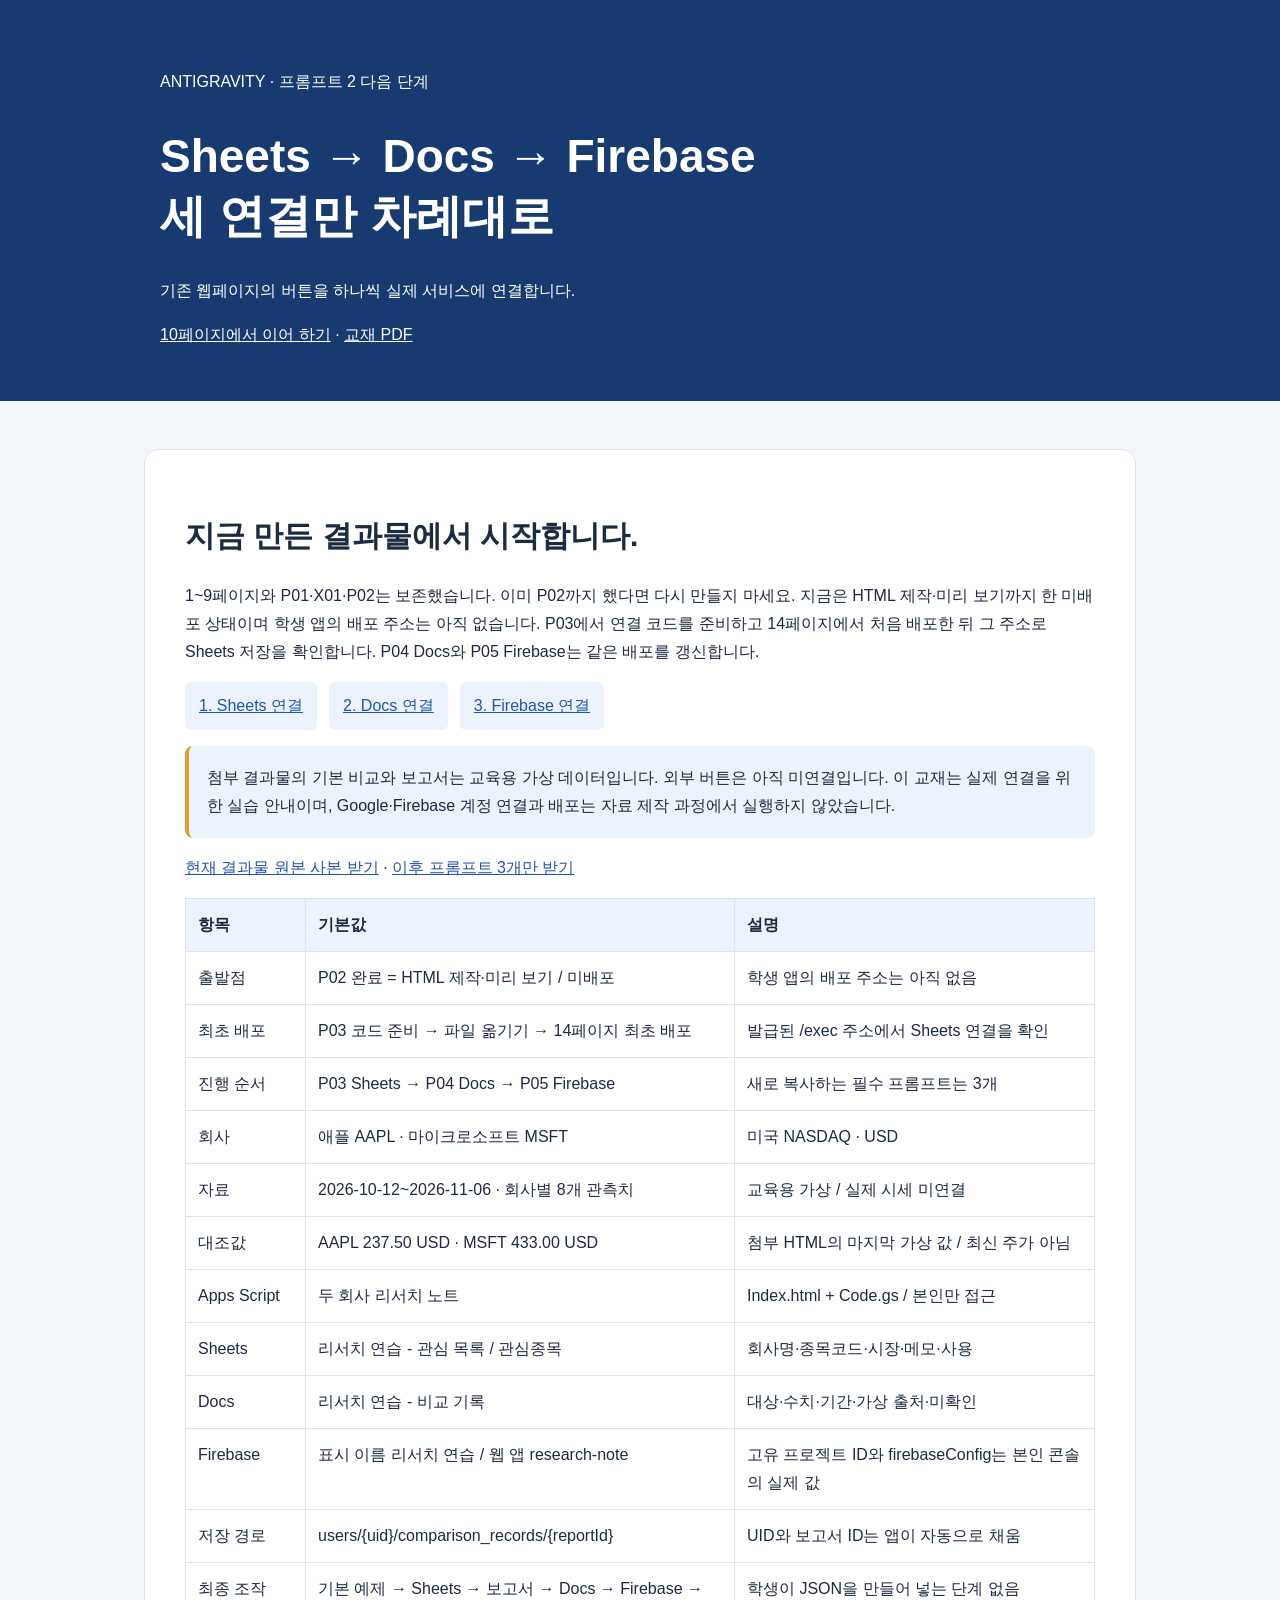
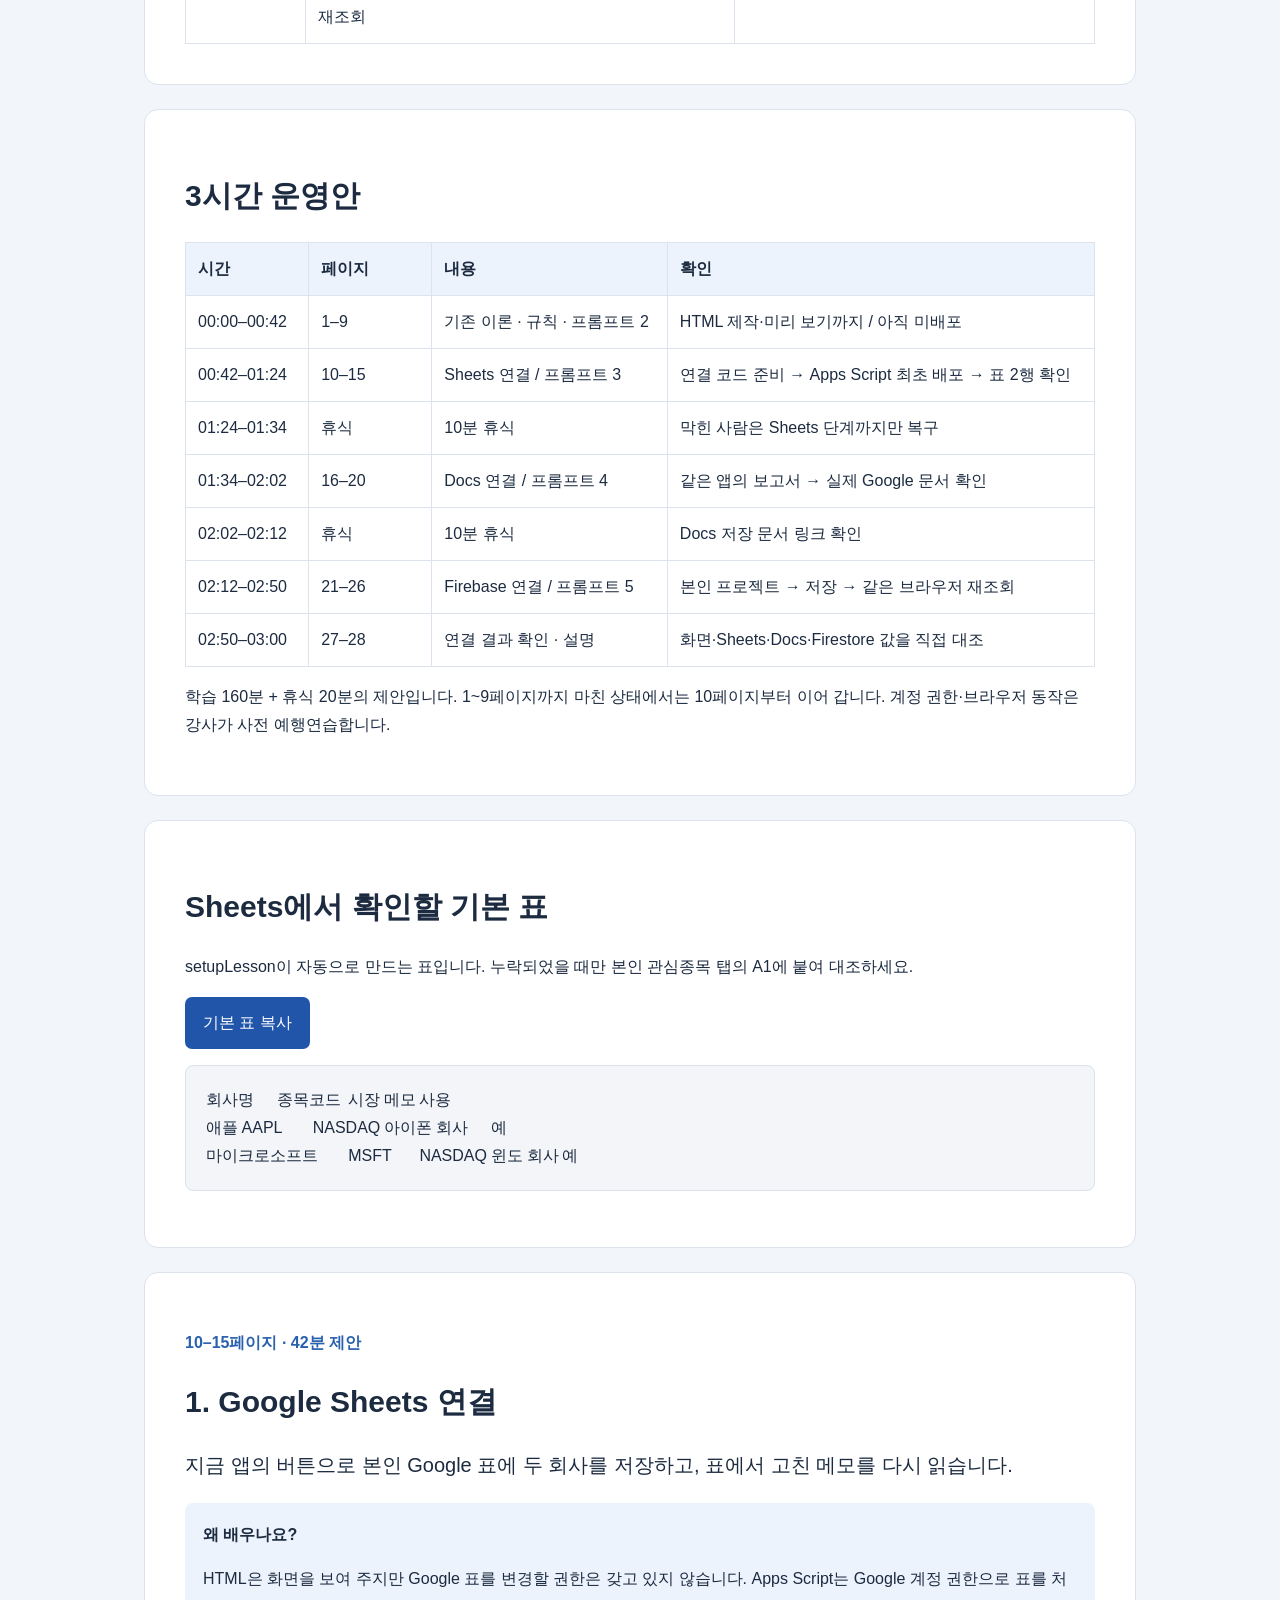
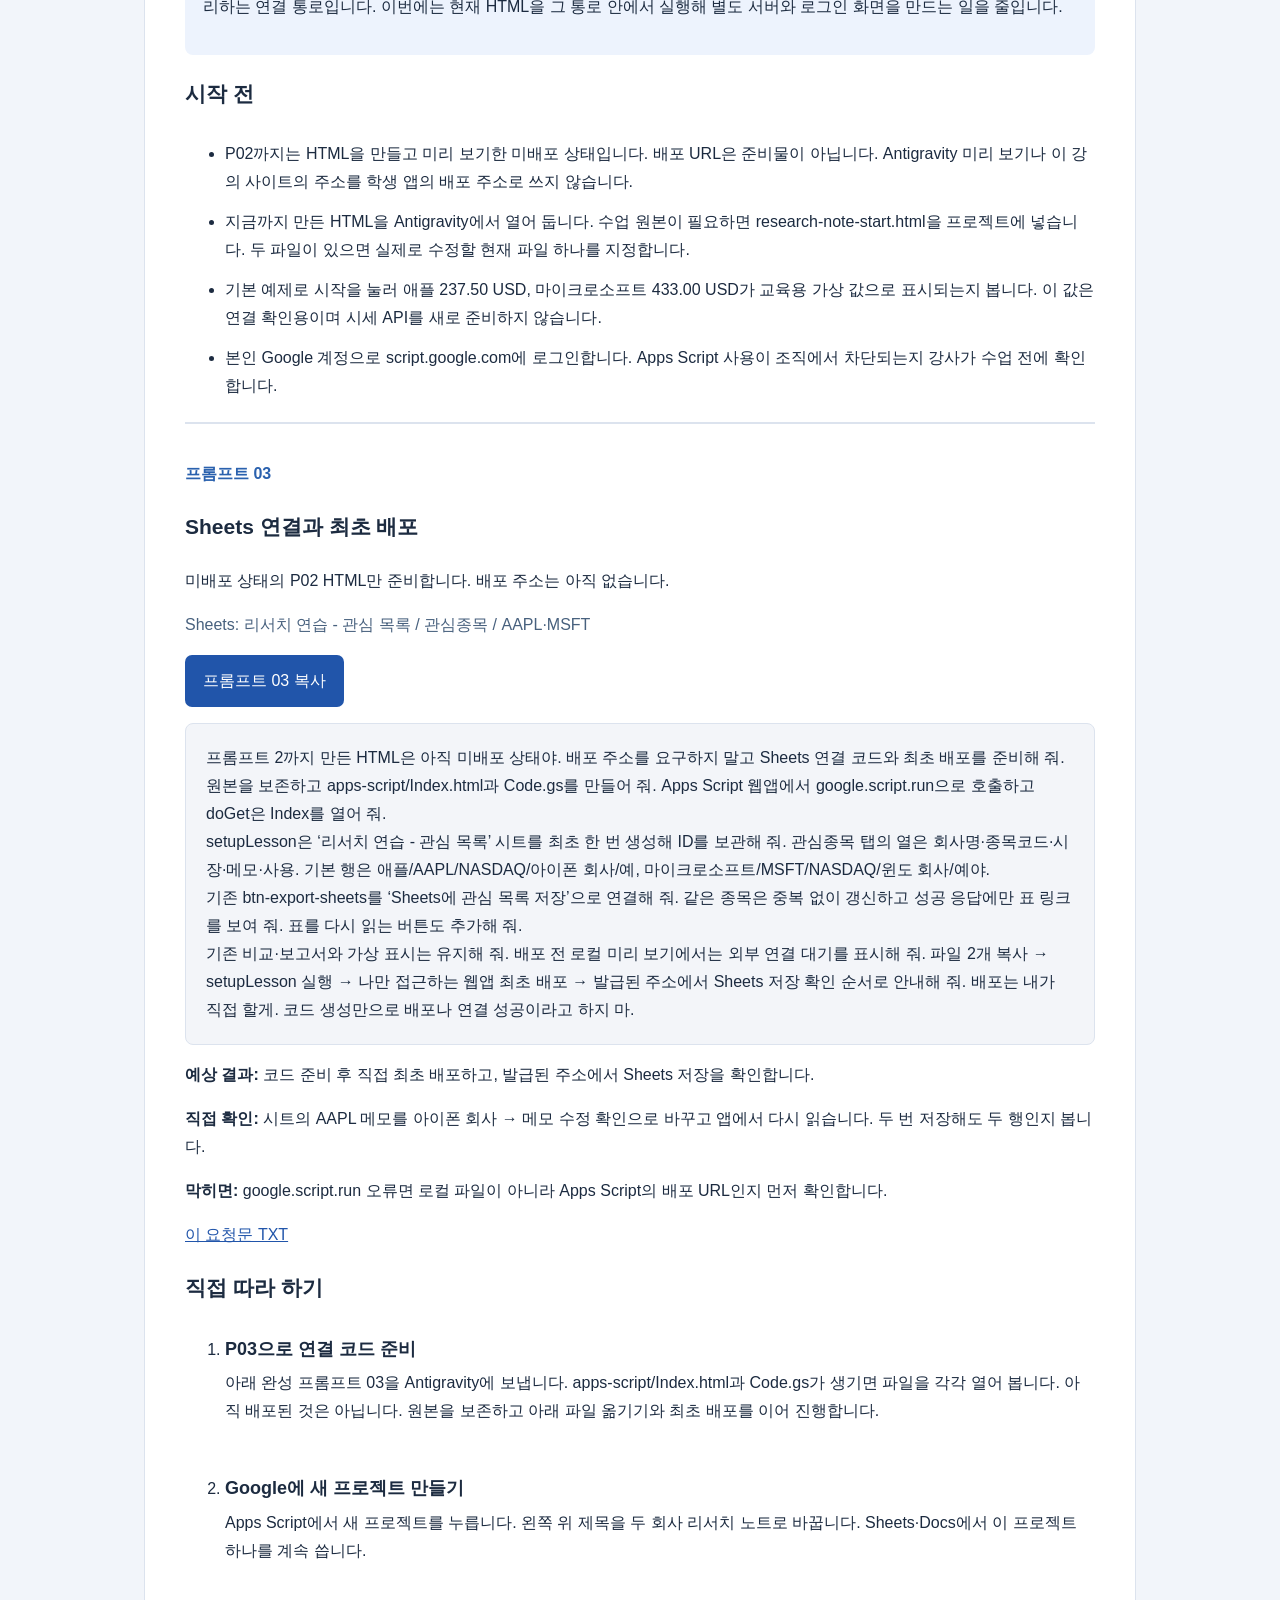
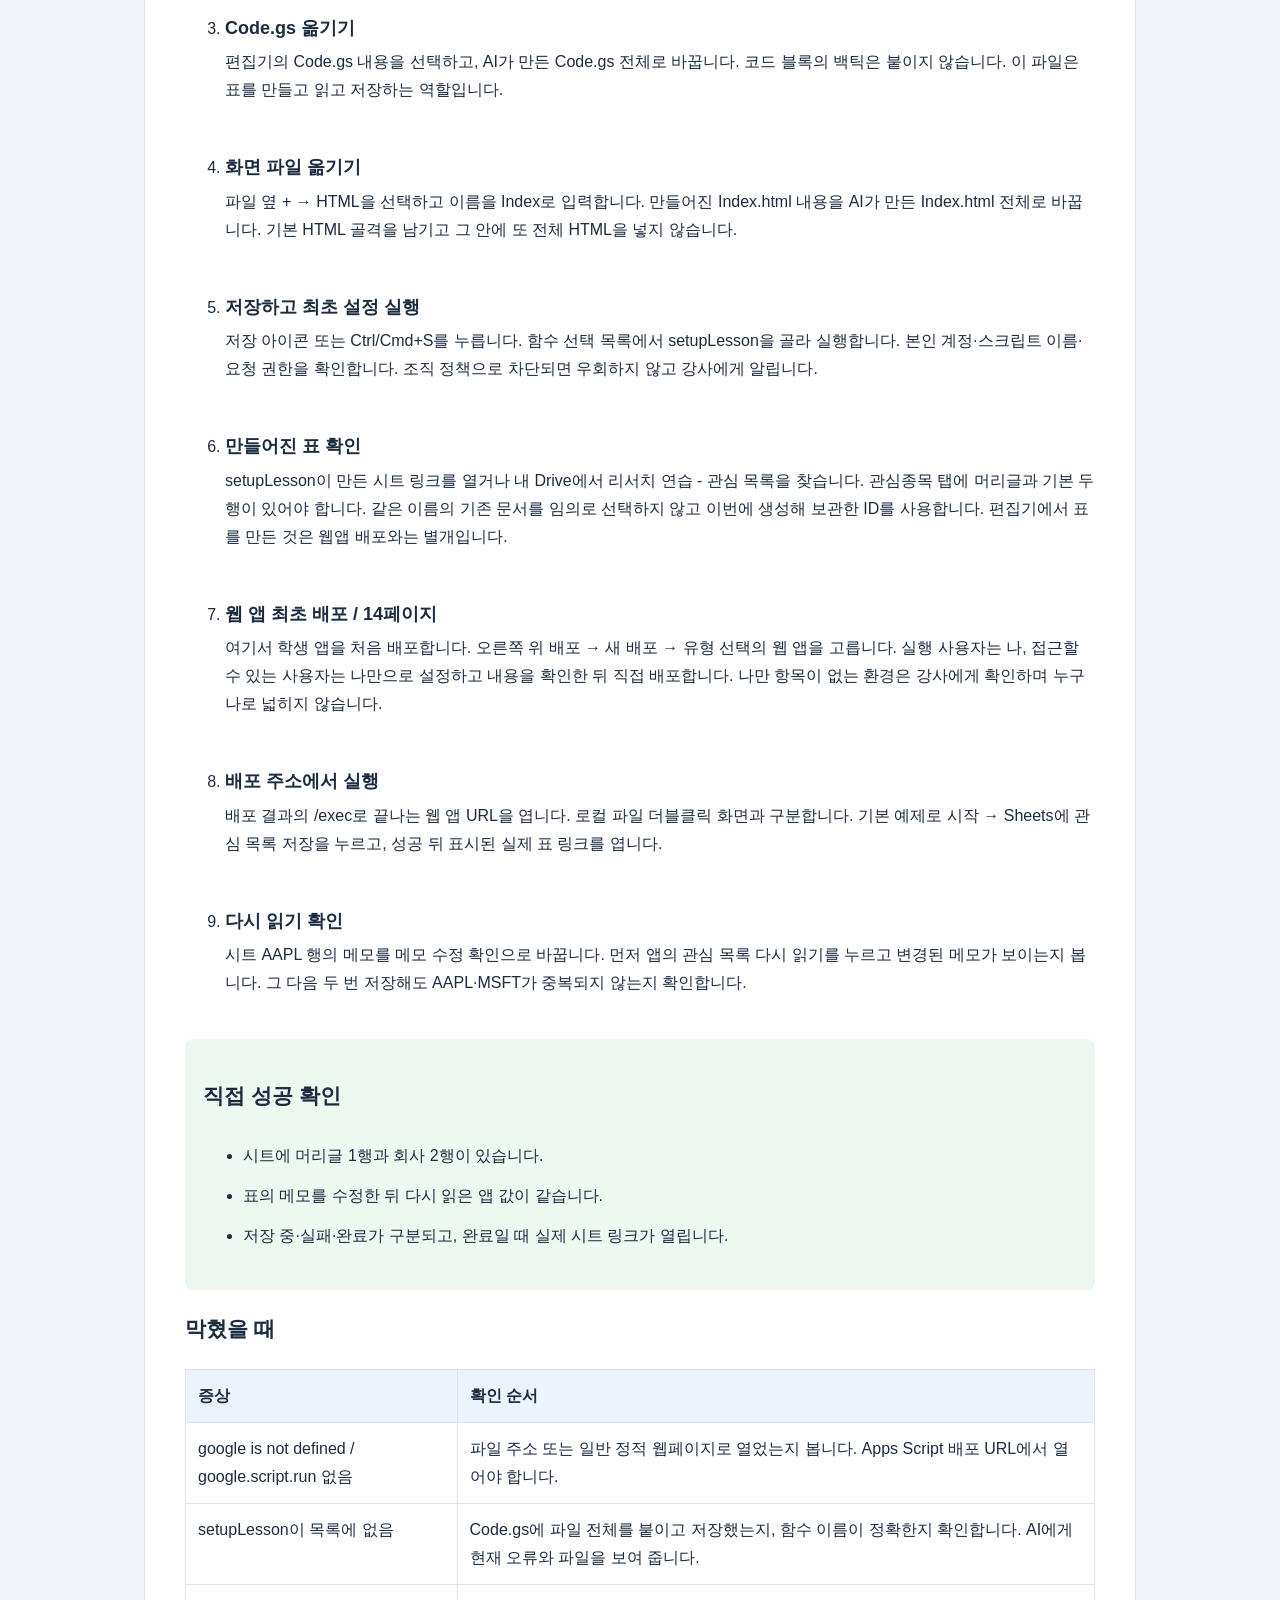
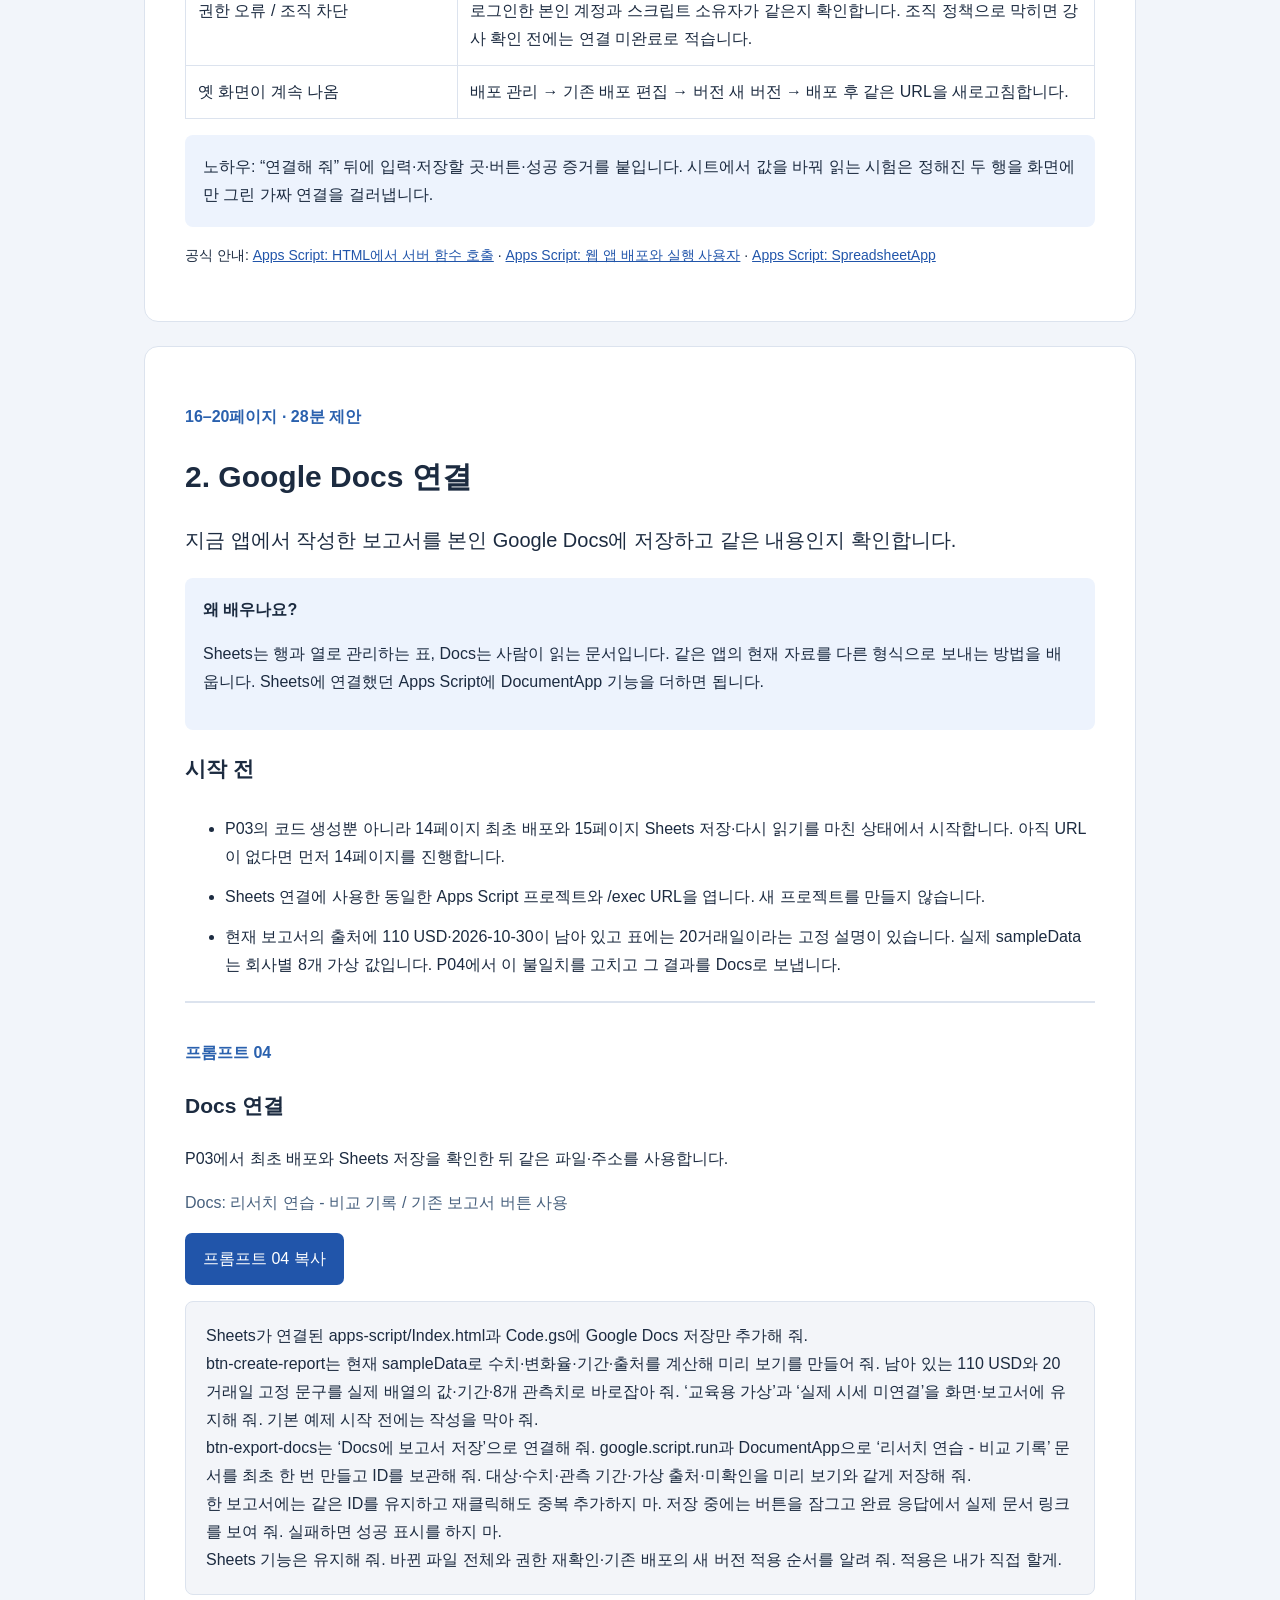
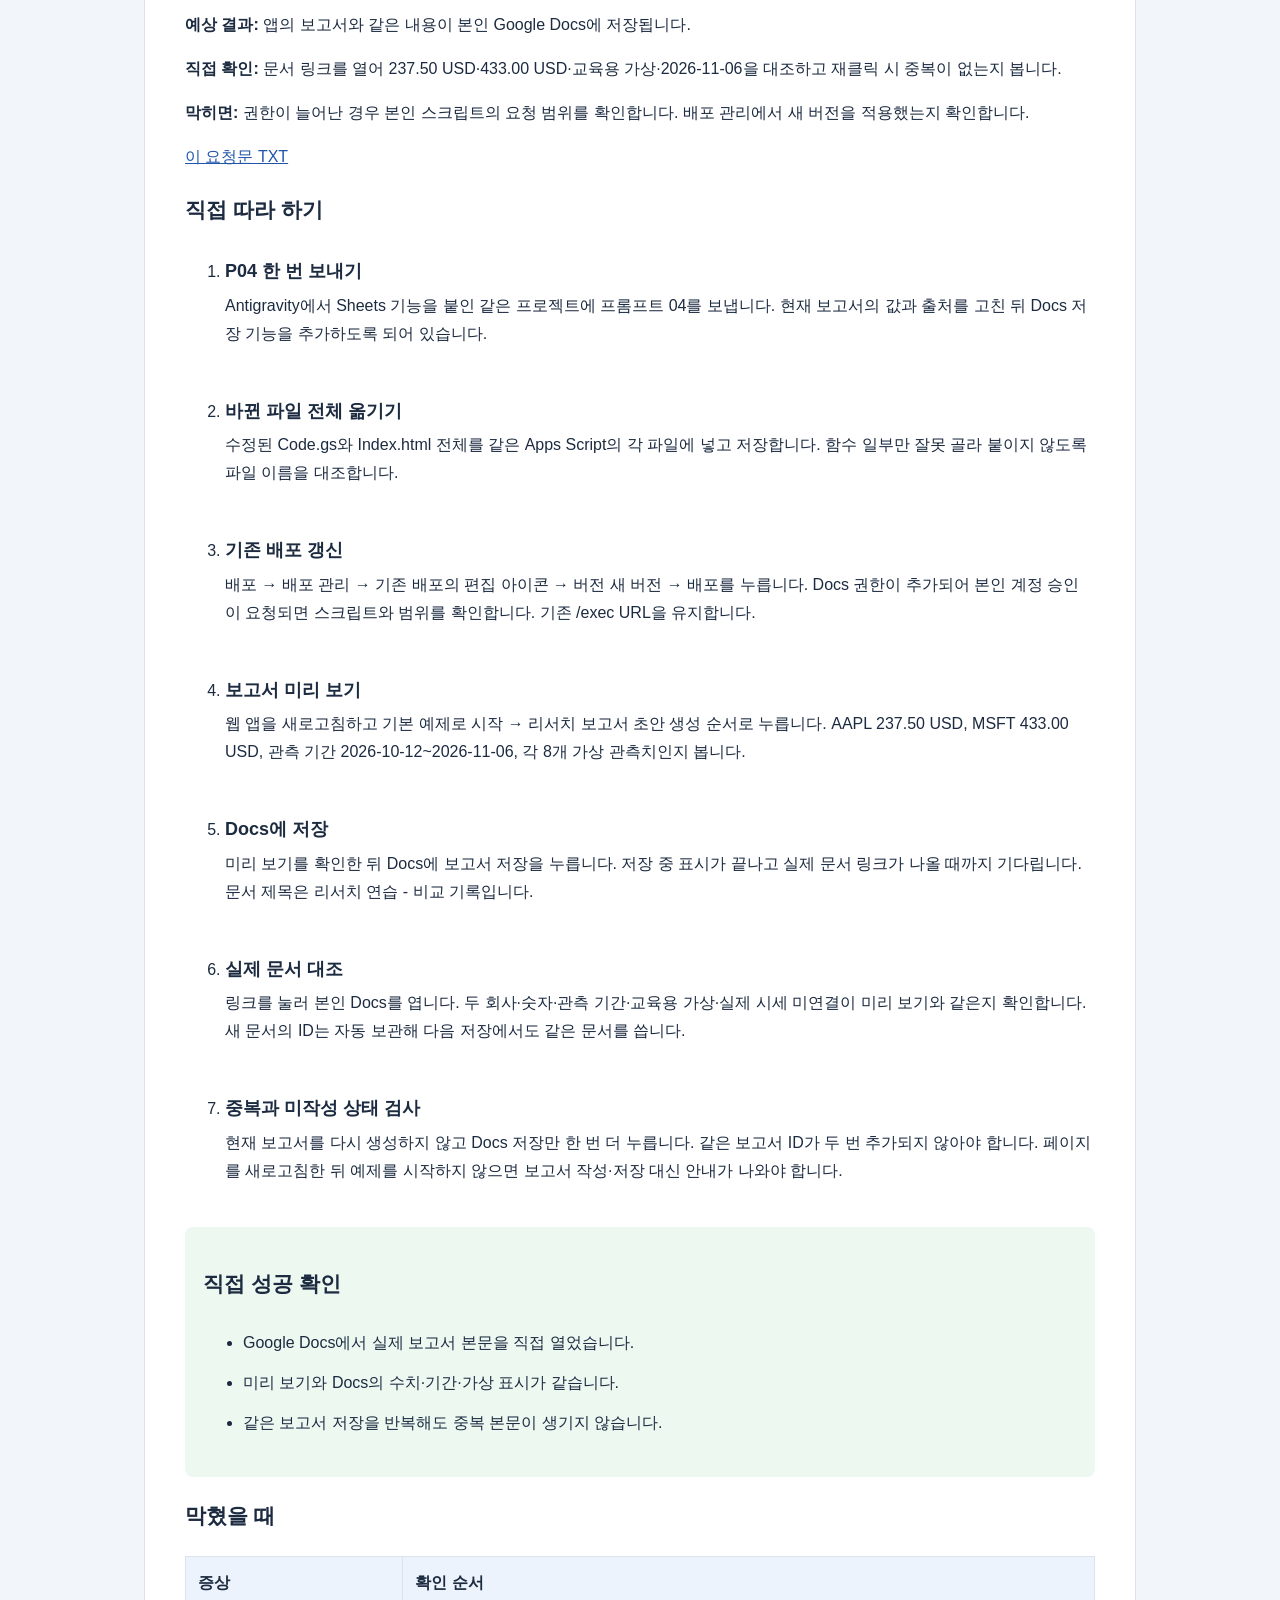
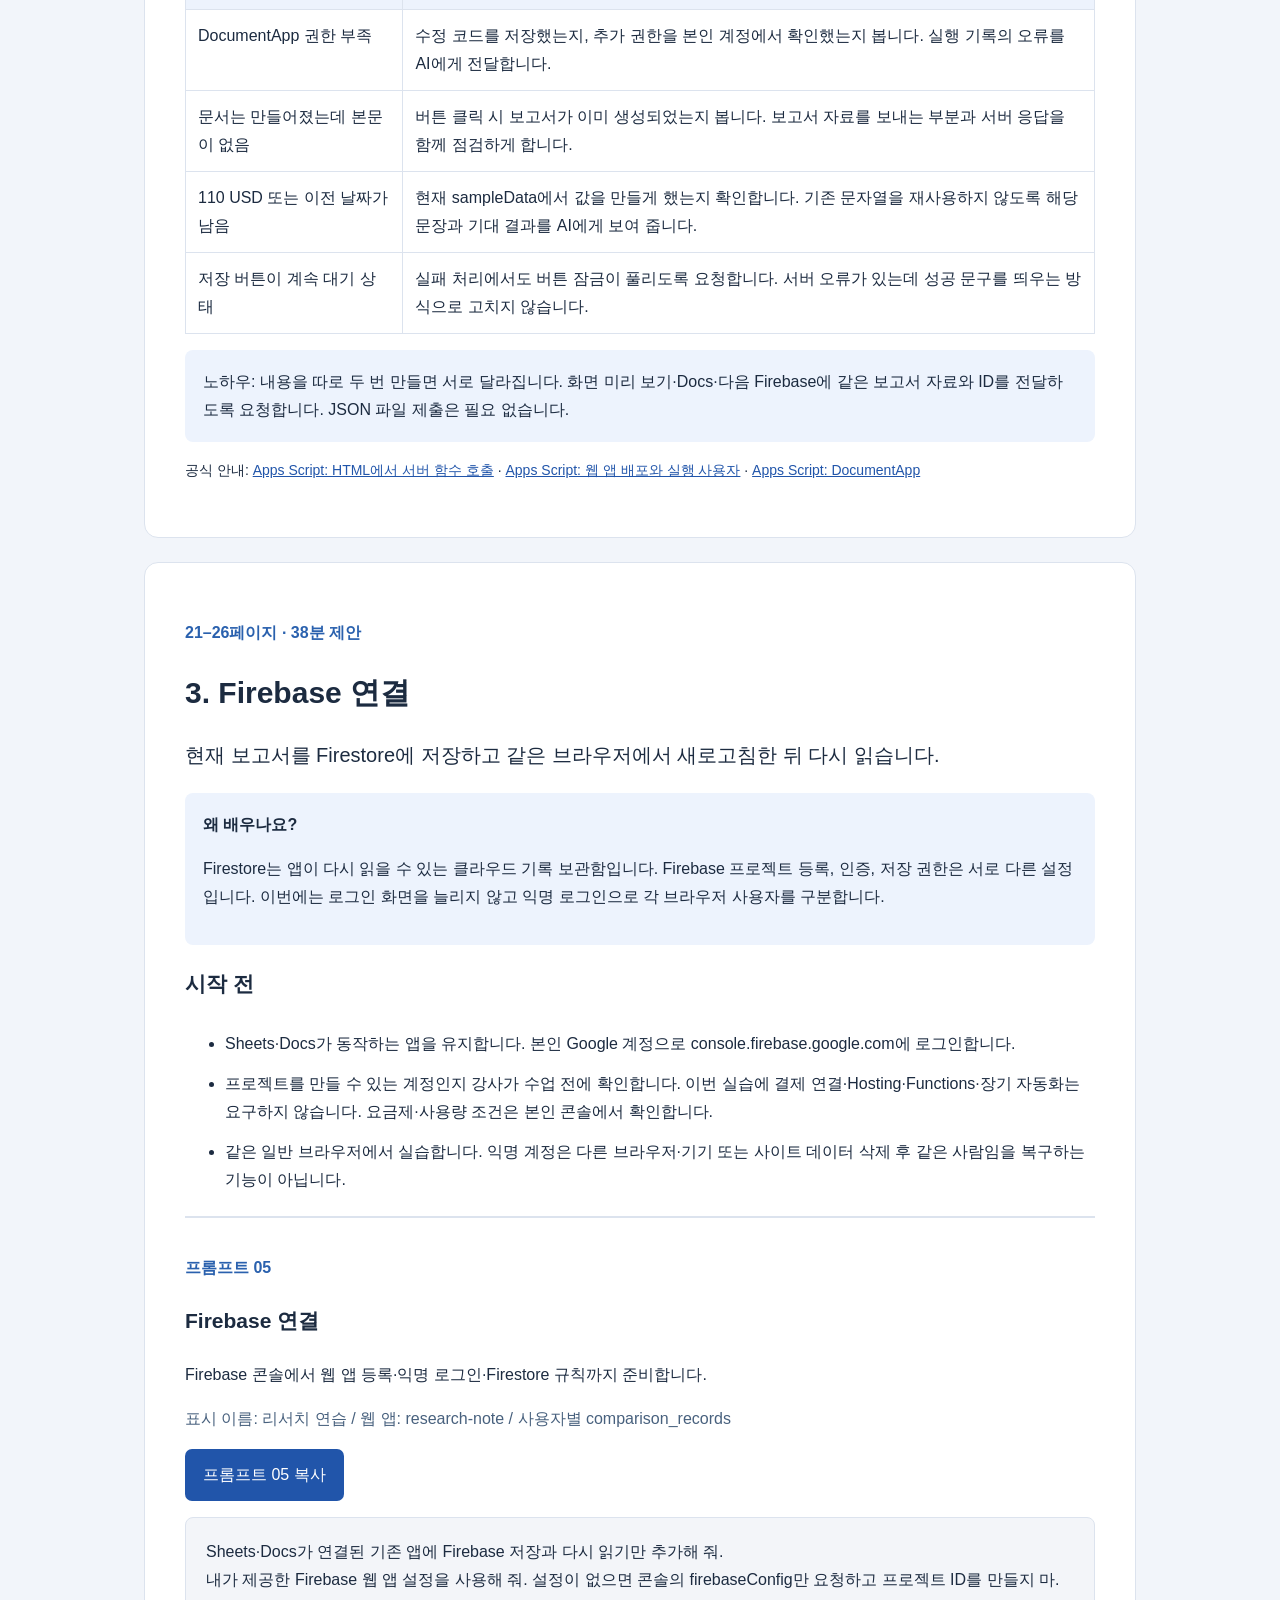
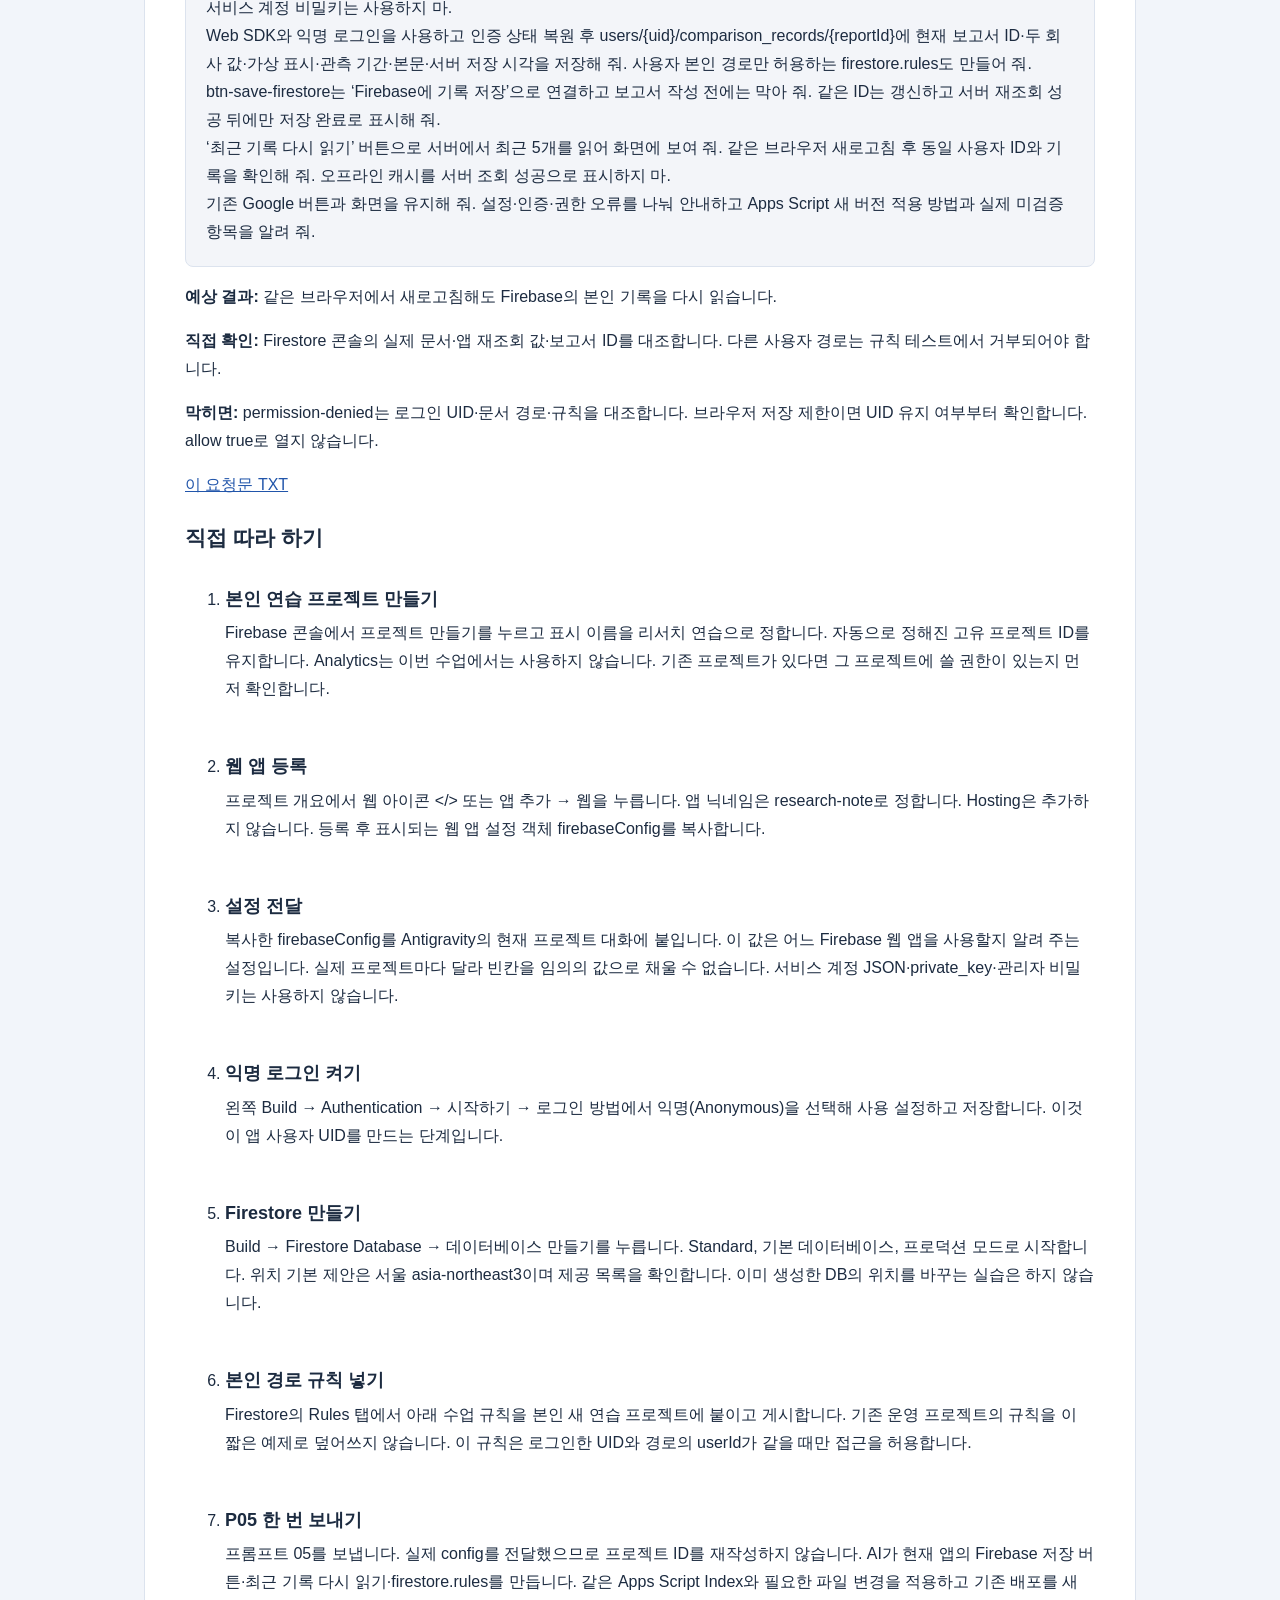
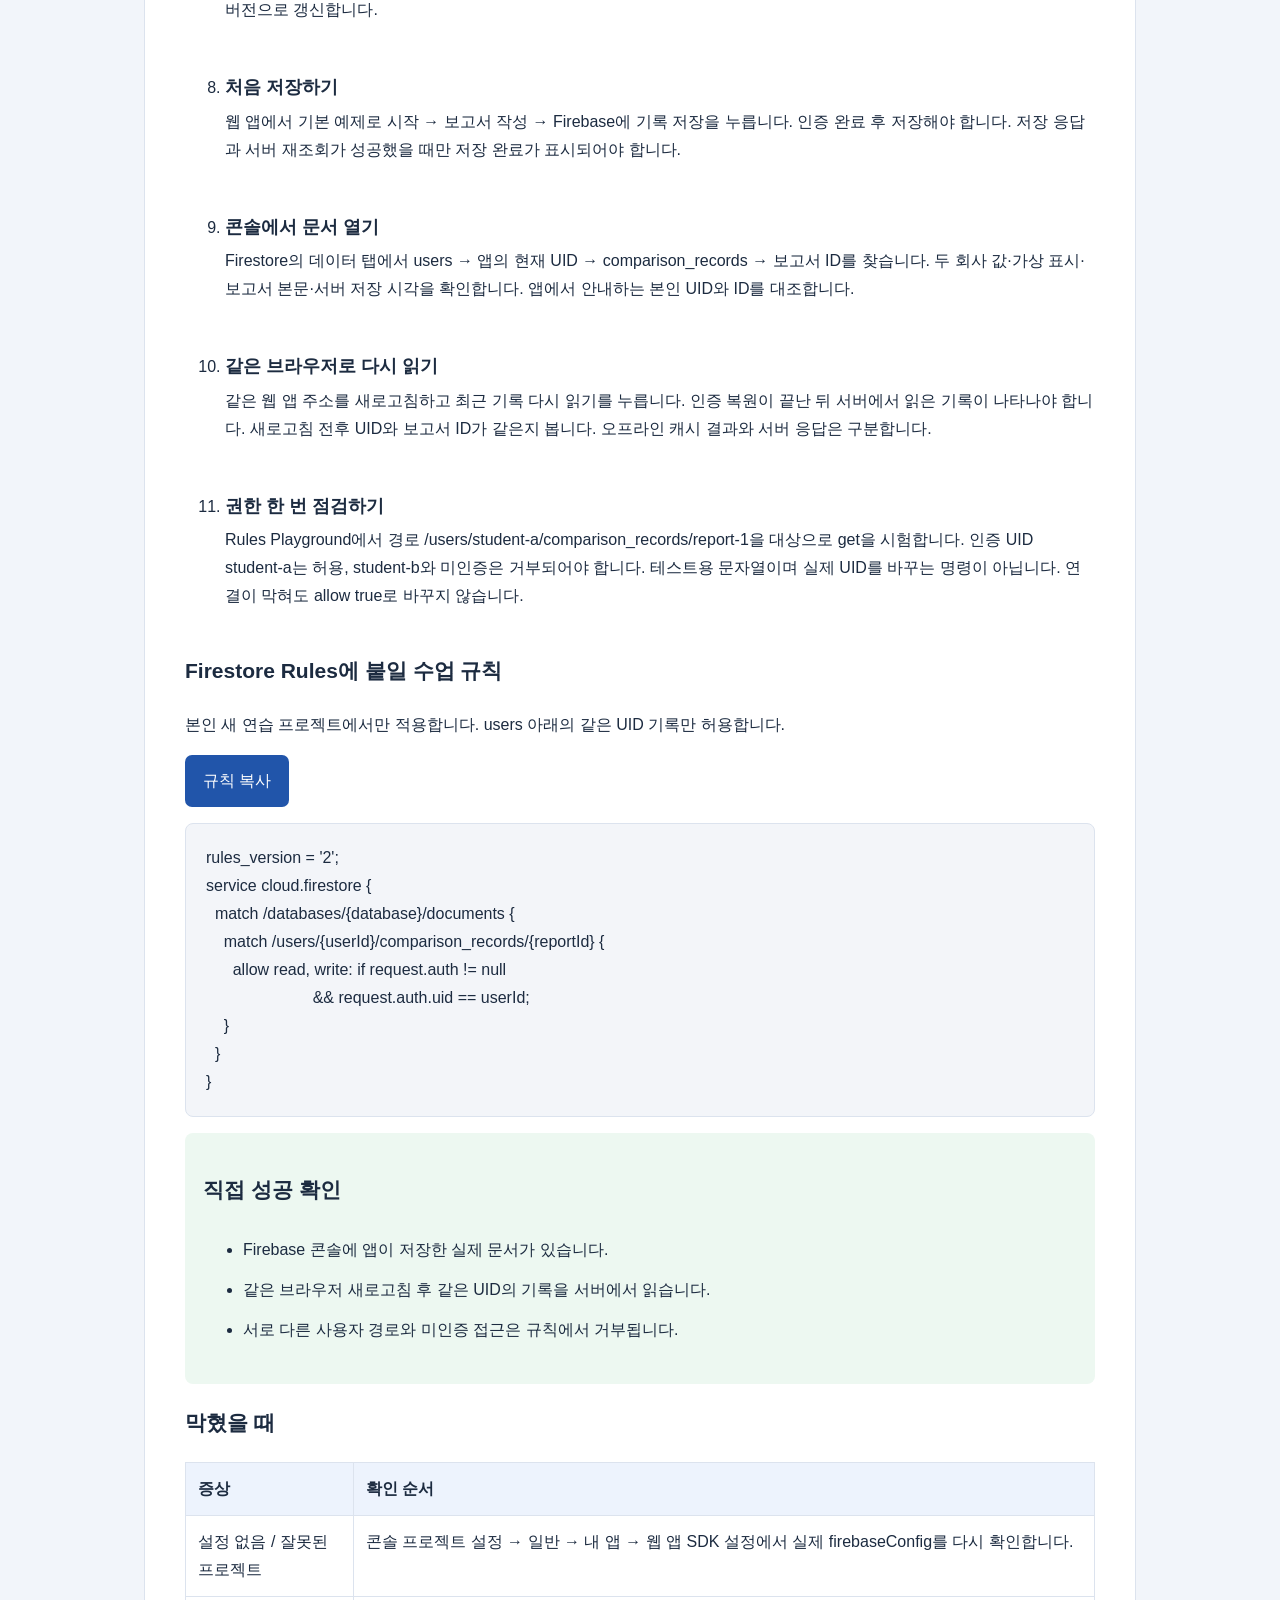
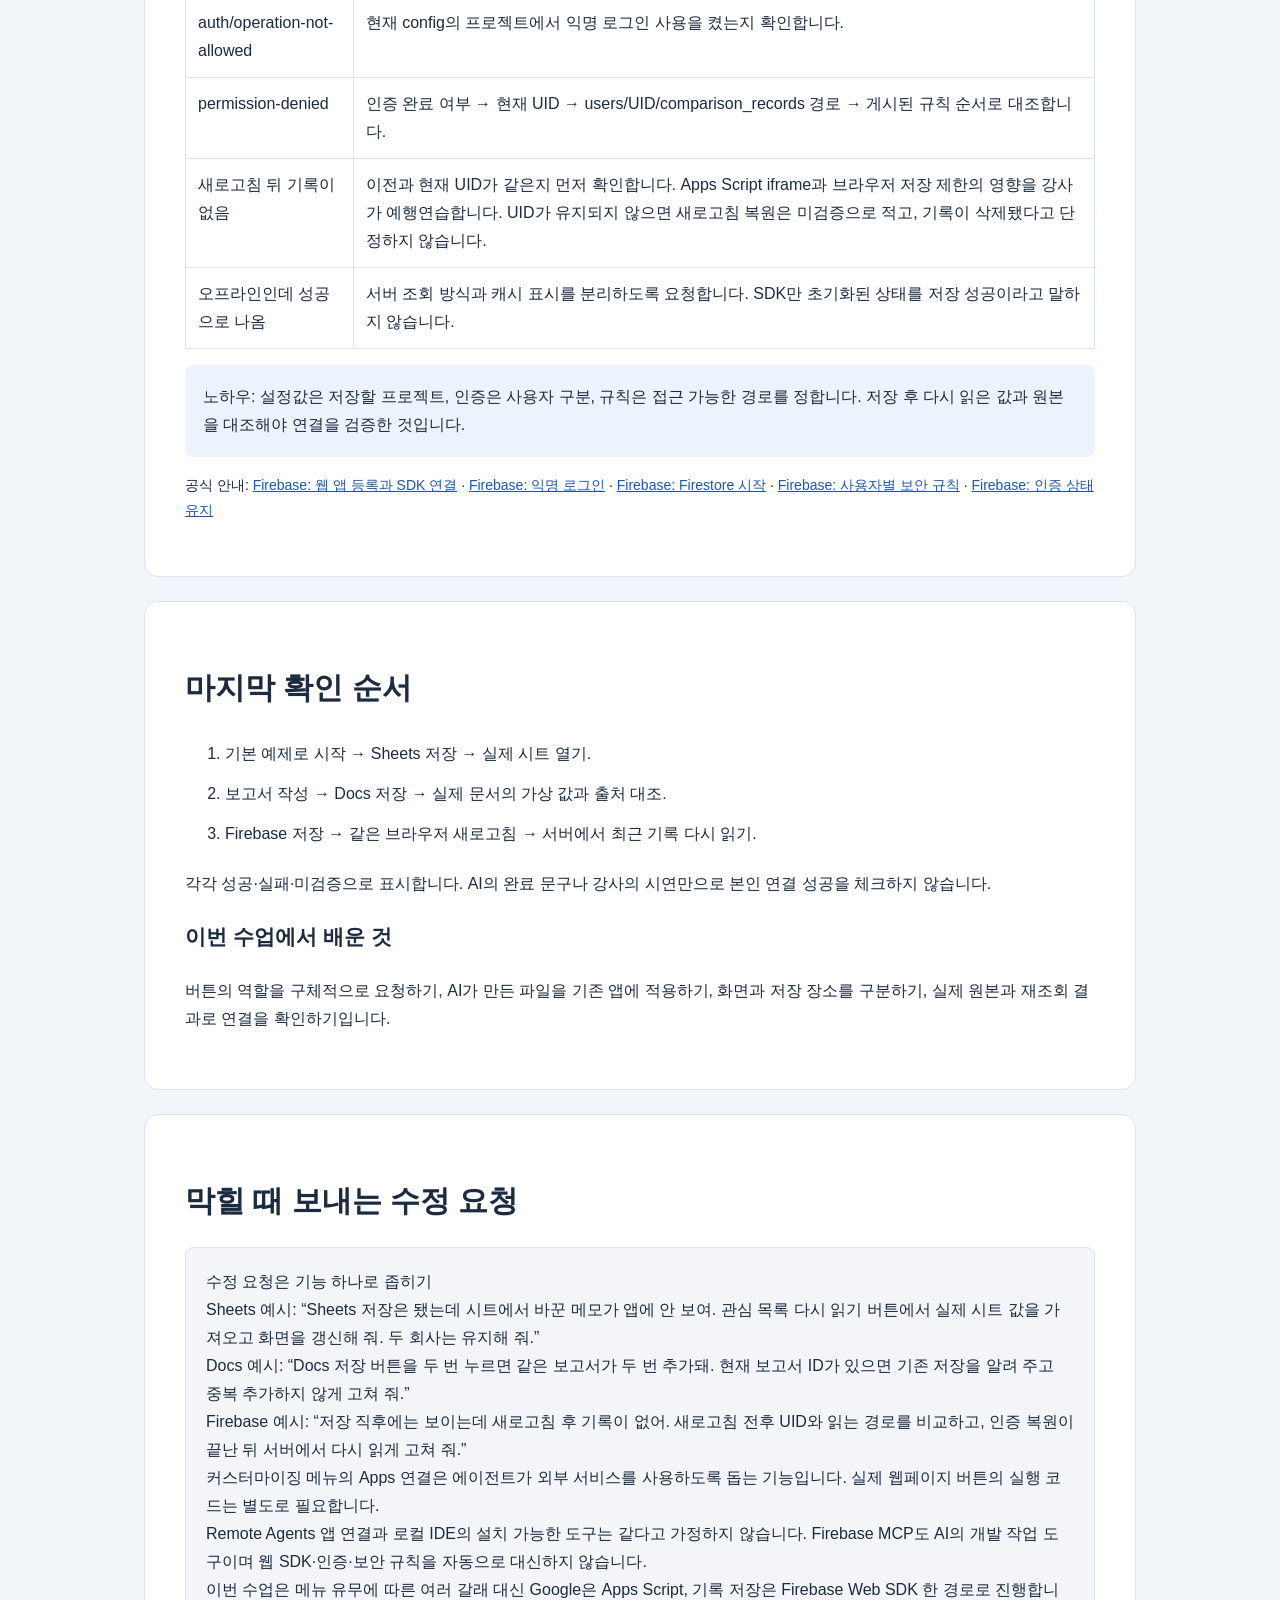
==== commit 255d443d: "Sync latest course materials" ====
--- a/materials/beginner-handbook.html
+++ b/materials/beginner-handbook.html
@@ -1,140 +1,67 @@
-<!doctype html><html lang="ko"><head><meta charset="utf-8"><meta name="viewport" content="width=device-width,initial-scale=1"><title>초보자 따라하기 · 두 회사 리서치 노트</title><style>
-:root{font-family:Arial,"Noto Sans CJK KR","Malgun Gothic",sans-serif;color:#18253a;background:#f5f7fb;line-height:1.8}*{box-sizing:border-box}body{margin:0}a{color:#174faf;text-underline-offset:3px}header{background:#152b4e;color:white;padding:50px max(24px,calc((100% - 1000px)/2))}header a{color:#d6e6ff}h1{font-size:clamp(28px,5vw,44px);line-height:1.35}h2{font-size:28px;line-height:1.4}h3{font-size:21px}main{max-width:1050px;margin:auto;padding:24px}section{background:white;padding:32px;margin:24px 0;border:1px solid #dce4ef;border-radius:18px;scroll-margin-top:16px}.eyebrow{font-size:14px;color:#3260a4;font-weight:700}.goal{font-size:20px}.concept,.success,.question,.notice{padding:18px 22px;border-radius:10px;background:#edf3fd}.success{background:#edf7f2}.question{border-left:4px solid #3674bd}nav{display:flex;gap:10px;flex-wrap:wrap}nav a,.cards a{display:inline-block;padding:8px 12px;background:#edf3fd;border-radius:8px;margin:4px}li{padding:8px 0 8px 6px}ol{padding-left:24px}.table-wrap{overflow-x:auto}table{width:100%;border-collapse:collapse;font-size:15px}td,th{border:1px solid #d9e1ec;padding:12px;text-align:left;vertical-align:top;min-width:100px}th{background:#edf3fd}pre{white-space:pre-wrap;overflow-wrap:anywhere;background:#f1f4fa;padding:20px;border:1px solid #dce4ef;border-radius:10px;font:inherit;font-size:16px}button{border:0;border-radius:7px;padding:12px 18px;background:#2258b6;color:white;font:inherit;cursor:pointer}button:focus-visible,a:focus-visible,summary:focus-visible{outline:3px solid #e09500;outline-offset:3px}.prompt{padding:24px 0;border-top:2px solid #dce4ef;scroll-margin-top:20px}dt{font-weight:bold;color:#31527e}dd{margin:0 0 12px}.teacher{margin:16px 0;padding:12px;border:1px dashed #8aa0bd}summary{cursor:pointer}#status{position:fixed;bottom:14px;left:50%;transform:translateX(-50%);background:#152b4e;color:white;padding:12px 20px;border-radius:10px;display:none}#status.show{display:block}.source{overflow-wrap:anywhere}@media(max-width:600px){main{padding:10px}section{padding:20px 16px}header{padding:30px 20px}table{font-size:14px}pre{padding:14px}h2{font-size:24px}}
-@page{size:A4;margin:16mm}@media print{body{background:white;font-size:10pt;line-height:1.6}header{background:white;color:#18253a;padding:0}header a{color:#174faf}main{padding:0;max-width:none}section{border:0;border-radius:0;padding:0;margin:20px 0;break-before:page}h2{font-size:20pt}h3{font-size:15pt}nav,button,#status,.cards,.prompt>a{display:none}pre{font-size:9.5pt;padding:12px}table{font-size:9pt}td,th{min-width:0;padding:7px}tr,.success,.concept,.question{break-inside:avoid}.table-wrap{overflow:visible}h2,h3,dt{break-after:avoid}.prompt{break-before:page}details{display:block}details>p{display:block}.goal{font-size:13pt}.eyebrow{font-size:10pt}a{color:inherit}}
-</style></head><body><header><p>ANTIGRAVITY · 180분 수업 운영안</p><h1>주식을 몰라도 따라 하는<br>두 회사 리서치 노트</h1><p>검색 → 비교 → Google 문서 → Firebase 연습 저장 → 반복 점검</p><a href="../index.html#materials">강의·자료실로 돌아가기</a> · <a href="beginner-handbook.pdf" download>인쇄용 PDF</a> · <a href="filled-prompts.txt" download>빈칸 없는 요청문 24개</a></header><main>
-<section id="overview"><p class="eyebrow">처음에는 기본값과 준비 절부터 읽으세요</p><h2>고를 것이 적어야 시작하기 쉽습니다.</h2><p>회사·기간·목적·표·문서 이름을 채워 두었습니다. 기본값으로 먼저 성공하고 나중에 바꾸세요. 모든 실습은 한 요청을 보낸 뒤 결과를 확인하고 다음 요청으로 넘어갑니다.</p><p class="notice">강사가 사전 설치·실제 데이터·계정 연결·연습 저장소를 검증한 환경에서 진행하는 3시간 제안입니다. 이 꾸러미에는 실제 시세 연결 시작 앱이 포함되지 않았습니다. 실제 계정 연결·예약·Firebase 저장은 이 교육자료 제작 과정에서 실행하지 않았습니다.</p><div class="table-wrap"><table><thead><tr><th>항목</th><th>채워 둔 기본값</th><th>설명</th></tr></thead><tbody><tr><td>프로젝트 이름</td><td>두 회사 리서치 노트</td><td>코딩용 폴더에는 강사 제공 시작 프로젝트를 엽니다.</td></tr><tr><td>사용자·상황</td><td>주식을 처음 보는 사람이 두 회사 자료를 매주 같은 방식으로 정리</td><td>실제 투자 경험이 없어도 사용할 수 있는 수업용 가정입니다.</td></tr><tr><td>두 회사</td><td>애플 AAPL / 마이크로소프트 MSFT</td><td>아이폰 회사 / 윈도 회사로 기억하면 됩니다. 종목 추천이 아닙니다.</td></tr><tr><td>시장·통화</td><td>미국 NASDAQ / USD(미국 달러)</td><td>학생이 다른 시장이나 환율을 정할 필요가 없습니다.</td></tr><tr><td>기간·가격</td><td>조회일 기준 최근 한 달 / 일별 종가</td><td>가능한 공통 거래일만 사용하고 실제 시작·종료 날짜를 표시합니다.</td></tr><tr><td>보고서</td><td>애플·마이크로소프트 비교 기록</td><td>수치·기간·출처를 정리합니다. 미래 가격이나 매수 의견은 쓰지 않습니다.</td></tr><tr><td>시트 이름·탭·범위</td><td>리서치 연습 - 관심 목록 / 관심종목 / A1:E3</td><td>아래 완성 표를 복사합니다. 계좌·보유 주식·개인 자산 정보는 필요 없습니다.</td></tr><tr><td>Docs 이름</td><td>리서치 연습 - 비교 기록</td><td>본인 연습 문서 한 개를 만듭니다. 다른 사람과 공유할 필요 없습니다.</td></tr><tr><td>저장 환경</td><td>로컬 Firestore 에뮬레이터 / demo-study-desk</td><td>강사가 사전 준비·검증합니다. 운영 Firebase 클라우드와 다릅니다.</td></tr><tr><td>점검 절차·예약</td><td>리서치 점검 / 2분 뒤 한 번 / 현재 대화</td><td>반복 등록 없이 작은 1회 예약의 실행 결과를 봅니다.</td></tr><tr><td>학생이 직접 선택할 것</td><td>본인의 시트·문서가 맞는지 확인</td><td>검색이 안 될 때만 본인 파일 URL을 추가합니다. 가짜 주소는 제공하지 않습니다.</td></tr><tr><td>강사가 확정할 것</td><td>제공처·권한·시작 프로젝트·실행 주소·Google 경로·연습 저장소</td><td>이 항목은 현재 미확정입니다. 학생에게 선택을 넘기지 않고 수업 전에 확정합니다.</td></tr></tbody></table></div><h3>목차</h3><nav><a href="#start">0. 처음 보는 사람의 준비</a><a href="#basics">1. 주식을 몰라도 이해하는 목표</a><a href="#rules">2. 내 기준을 커스터마이징하기</a><a href="#build">3. 검색→가격→비교를 작게 만들기</a><a href="#sheets">4. Google Sheets를 관심 목록으로 연결</a><a href="#docs">5. 보고서 버튼→Google Docs 보관</a><a href="#firebase">6. Firebase에 비교 기록 저장·다시 읽기</a><a href="#automation">7. 커스터마이징을 실제 반복 작업으로</a><a href="#fix">8. 작은 수정과 재검증</a><a href="#finish">9. 완성 확인과 다른 업무에 적용</a><a href="#prompts">완성 요청문 24개</a></nav></section><section id="schedule"><h2>응용까지 포함한 3시간</h2><div class="table-wrap"><table><thead><tr><th>시간</th><th>슬라이드</th><th>내용</th><th>행동</th></tr></thead><tbody><tr><td>00:00–00:15</td><td>1–4</td><td>왜 만드는가 · 주식 지식 없이 시작</td><td>두 회사 정보를 반복 비교하는 상황, 종목코드·종가·변화율</td></tr><tr><td>00:15–00:35</td><td>5–8</td><td>준비 · 내 규칙 만들기</td><td>P01 요구사항 + X01 프로젝트 규칙 적용·시험</td></tr><tr><td>00:35–01:10</td><td>9–13</td><td>검색 · 가격 · 비교 구현</td><td>P02→P03→P04→P05, 실제 두 종목으로 확인</td></tr><tr><td>01:10–01:20</td><td>—</td><td>휴식 10분</td><td>늦으면 강사가 검증한 C1 비교 사본으로 이어가기</td></tr><tr><td>01:20–01:55</td><td>14–18</td><td>응용 ① Google Sheets · Docs</td><td>X02 시트 읽기→X03 관심 목록→P07 보고서→X04·X05 문서 저장</td></tr><tr><td>01:55–02:30</td><td>19–23</td><td>응용 ② Firebase · 반복 점검</td><td>X06→X07 저장→X08 다시 읽기→X09·X10 점검→X11 1회 예약, P08·P09 수정</td></tr><tr><td>02:30–02:40</td><td>—</td><td>휴식 10분</td><td>예약을 실행하는 대화·환경 유지; 다음 블록에서 결과 확인</td></tr><tr><td>02:40–03:00</td><td>24–28</td><td>동료 확인 · 자동화 결과 · 설명</td><td>P10 검사→X12 실제 실행 확인→P11 설명; P06·P12는 참고 카드</td></tr></tbody></table></div><p>학습 160분 + 휴식 20분. 대기·오류를 포함한 예행연습은 강사 준비 항목입니다. 0번 준비를 수업 중 처음 설치하는 시간으로 계산하지 않습니다.</p></section><section id="map"><h2>앱과 기능을 어떻게 엮나요?</h2><div class="table-wrap"><table><thead><tr><th>연결</th><th>실행 주체·방향</th><th>얻는 기능</th><th>성공 확인</th><th>이번 범위</th></tr></thead><tbody><tr><td>주식 데이터 제공처</td><td>앱 서버 → 제공처</td><td>회사·가격 실제 조회</td><td>제공처·가격 시점·실패 표시</td><td>수업 전 강사 확정 필요</td></tr><tr><td>Google Sheets</td><td>에이전트 → 본인 표 → 프로젝트 목록</td><td>관심 목록 두 행을 앱에 반영</td><td>원본 행·읽은 시각·앱 버튼 대조</td><td>실시간 시트 동기화 아님</td></tr><tr><td>Google Docs·Drive</td><td>에이전트 → 검토한 본인 문서</td><td>앱 보고서를 문서 끝에 보관</td><td>링크 열기·기록 ID·값 대조</td><td>앱에 Docs 자동 저장 권한이 생기는 것 아님</td></tr><tr><td>Firebase Firestore</td><td>브라우저 → 앱 서버 → 로컬 에뮬레이터</td><td>현재 비교 자료 저장·다시 읽기</td><td>새로고침 전후 ID·수치 대조</td><td>운영 클라우드·다기기 동기화 아님</td></tr><tr><td>Rules·Skills</td><td>프로젝트 설정 → 에이전트</td><td>표현 기준·점검 순서 재사용</td><td>실제 출력과 수행 결과 확인</td><td>코드 검증을 대신하지 않음</td></tr><tr><td>1회 예약</td><td>현재 에이전트 대화 → 점검 절차</td><td>2분 뒤 읽기 점검</td><td>예약 ID·실제 실행·결과 구분</td><td>상시 자동 갱신·장기 운영 아님</td></tr></tbody></table></div></section><section id="terms"><h2>처음 만나는 용어</h2><div class="table-wrap"><table><thead><tr><th>용어</th><th>쉬운 뜻</th><th>이번 수업 예</th></tr></thead><tbody><tr><td>종목 / 종목코드</td><td>검색할 회사 / 회사를 찾는 짧은 이름표</td><td>애플을 AAPL로 찾기</td></tr><tr><td>시장 / 통화</td><td>거래가 이루어지는 시장 / 가격의 돈 단위</td><td>NASDAQ / USD</td></tr><tr><td>거래일 / 종가</td><td>거래 기록이 있는 날 / 그날 마감 가격</td><td>오늘 조회해도 마지막 자료 날짜는 이전 거래일일 수 있음</td></tr><tr><td>변화율</td><td>처음 값과 비교해 얼마나 달라졌는지</td><td>가상 100→110: (110÷100−1)×100=10%</td></tr><tr><td>시작값 100</td><td>출발 가격이 달라도 변화 정도를 같은 눈금으로 비교</td><td>가상 200→220도 100→110으로 표시; 100달러라는 뜻 아님</td></tr><tr><td>화면 / 서버</td><td>사용자가 누르는 부분 / 요청을 처리하는 프로그램</td><td>검색 버튼 / 가격 자료를 가져오는 처리</td></tr><tr><td>API / JSON</td><td>프로그램끼리 자료를 주고받는 약속 / 자료를 담는 형식</td><td>학생은 JSON을 손으로 쓰지 않고 AI가 내부 코드를 구현</td></tr><tr><td>Rules / Skills</td><td>계속 지킬 기준 / 필요할 때 다시 실행할 절차</td><td>출처 표시 / 리서치 점검</td></tr><tr><td>플러그인 / MCP</td><td>외부 기능 묶음 / AI와 외부 도구를 잇는 표준</td><td>Sheets 읽기 도구를 에이전트가 호출</td></tr><tr><td>Firestore / 에뮬레이터</td><td>앱 기록을 저장하는 DB / 실제 운영 전 연습 환경</td><td>비교 기록 저장 / 로컬에서만 실습</td></tr><tr><td>기록 ID / 중복 방지</td><td>기록 하나의 이름표 / 같은 작업을 다시 해도 같은 기록 유지</td><td>같은 보고서 저장 버튼을 두 번 눌러도 한 개</td></tr><tr><td>예약 / 실행 / 성공</td><td>일정 등록 / 실제 작업 시작 / 기대 결과 확인</td><td>예약됨→실행됨→시트를 읽어 점검표가 나옴을 각각 확인</td></tr></tbody></table></div></section><section id="sheet"><h2>관심 목록 완성 표</h2><p>본인 시트의 관심종목 탭 A1을 누르고 붙이세요. 가격은 입력하지 않습니다.</p><button data-copy="sheet-text" type="button">관심 목록 표 복사</button><pre id="sheet-text" tabindex="0">회사명	종목코드	시장	메모	사용
+<!doctype html><html lang="ko"><head><meta charset="utf-8"><meta name="viewport" content="width=device-width,initial-scale=1"><title>P02 다음 실습 | Sheets · Docs · Firebase</title><style>
+:root{font-family:Arial,'Noto Sans KR',sans-serif;color:#1c2b40;background:#f2f5fa;line-height:1.75}*{box-sizing:border-box}body{margin:0}header{background:#173b70;color:white;padding:52px max(24px,calc((100vw - 960px)/2))}header a{color:white}h1{font-size:clamp(30px,5vw,46px);line-height:1.3}h2{font-size:30px;line-height:1.4}h3{font-size:21px}h4{margin:0;font-size:18px}p{overflow-wrap:anywhere}a{color:#2155aa}main{max-width:1040px;margin:auto;padding:24px}section{background:white;padding:40px;margin:24px 0;border:1px solid #dce3ee;border-radius:14px;scroll-margin-top:20px}.eyebrow{color:#2a61ae;font-weight:bold}.goal{font-size:20px}.concept,.success,.notice{background:#edf3fd;padding:18px;border-radius:8px}.success{background:#edf8f1}.notice{border-left:4px solid #dc9d36}.defaults{color:#48617e}.table-wrap{overflow-x:auto}table{width:100%;border-collapse:collapse}th,td{padding:12px;border:1px solid #dce3ee;text-align:left;vertical-align:top;min-width:120px}th{background:#edf3fd}pre{white-space:pre-wrap;overflow-wrap:anywhere;background:#f3f5f9;padding:20px;border:1px solid #dce3ee;border-radius:8px;font:inherit;font-size:16px}button{border:0;border-radius:7px;padding:12px 18px;background:#2155aa;color:white;font:inherit;cursor:pointer}button:focus-visible,a:focus-visible,summary:focus-visible{outline:3px solid #dc9d36;outline-offset:3px}li{padding:6px 0}nav{display:flex;gap:12px;flex-wrap:wrap}nav a{background:#edf3fd;padding:10px 14px;border-radius:6px}.prompt{border-top:2px solid #dce3ee;padding-top:20px;scroll-margin-top:20px}.steps li{margin-bottom:20px}.steps p{margin-top:4px}.sources{font-size:14px}#status{position:fixed;bottom:20px;left:50%;transform:translateX(-50%);padding:12px 20px;color:white;background:#173b70;border-radius:8px;display:none}#status.show{display:block}summary{cursor:pointer}@media(max-width:600px){main{padding:10px}section{padding:22px 16px}pre{padding:14px}h2{font-size:25px}th,td{padding:8px}ol,ul{padding-left:22px}}
+@page{size:A4;margin:16mm}@media print{body{background:white;font-size:10pt;line-height:1.55}main{padding:0;max-width:none}header{background:white;color:#1c2b40;padding:0}h1{font-size:25pt}h2{font-size:20pt}h3{font-size:14pt}h4{font-size:11pt}section{border:0;border-radius:0;padding:0;break-before:page}.goal{font-size:12pt}nav,button,#status,.no-print{display:none}pre{font-size:9.5pt;padding:10px}table{font-size:9pt}th,td{min-width:0;padding:7px}.table-wrap{overflow:visible}h2,h3,h4{break-after:avoid}.steps li,tr,.success{break-inside:avoid}.prompt{break-before:page}.sources{font-size:9pt}a{color:inherit}}
+</style></head><body><header><p>ANTIGRAVITY · 프롬프트 2 다음 단계</p><h1>Sheets → Docs → Firebase<br>세 연결만 차례대로</h1><p>기존 웹페이지의 버튼을 하나씩 실제 서비스에 연결합니다.</p><a href="../index.html#slide-10">10페이지에서 이어 하기</a> · <a href="beginner-handbook.pdf" download>교재 PDF</a></header><main>
+<section id="overview"><h2>지금 만든 결과물에서 시작합니다.</h2><p>1~9페이지와 P01·X01·P02는 보존했습니다. 이미 P02까지 했다면 다시 만들지 마세요. 지금은 HTML 제작·미리 보기까지 한 미배포 상태이며 학생 앱의 배포 주소는 아직 없습니다. P03에서 연결 코드를 준비하고 14페이지에서 처음 배포한 뒤 그 주소로 Sheets 저장을 확인합니다. P04 Docs와 P05 Firebase는 같은 배포를 갱신합니다.</p><nav><a href="#sheets">1. Sheets 연결</a><a href="#docs">2. Docs 연결</a><a href="#firebase">3. Firebase 연결</a></nav><p class="notice">첨부 결과물의 기본 비교와 보고서는 교육용 가상 데이터입니다. 외부 버튼은 아직 미연결입니다. 이 교재는 실제 연결을 위한 실습 안내이며, Google·Firebase 계정 연결과 배포는 자료 제작 과정에서 실행하지 않았습니다.</p><p><a href="research-note-start.html" download>현재 결과물 원본 사본 받기</a> · <a href="continuation-prompts.txt" download>이후 프롬프트 3개만 받기</a></p><div class="table-wrap"><table><thead><tr><th>항목</th><th>기본값</th><th>설명</th></tr></thead><tbody><tr><td>출발점</td><td>P02 완료 = HTML 제작·미리 보기 / 미배포</td><td>학생 앱의 배포 주소는 아직 없음</td></tr><tr><td>최초 배포</td><td>P03 코드 준비 → 파일 옮기기 → 14페이지 최초 배포</td><td>발급된 /exec 주소에서 Sheets 연결을 확인</td></tr><tr><td>진행 순서</td><td>P03 Sheets → P04 Docs → P05 Firebase</td><td>새로 복사하는 필수 프롬프트는 3개</td></tr><tr><td>회사</td><td>애플 AAPL · 마이크로소프트 MSFT</td><td>미국 NASDAQ · USD</td></tr><tr><td>자료</td><td>2026-10-12~2026-11-06 · 회사별 8개 관측치</td><td>교육용 가상 / 실제 시세 미연결</td></tr><tr><td>대조값</td><td>AAPL 237.50 USD · MSFT 433.00 USD</td><td>첨부 HTML의 마지막 가상 값 / 최신 주가 아님</td></tr><tr><td>Apps Script</td><td>두 회사 리서치 노트</td><td>Index.html + Code.gs / 본인만 접근</td></tr><tr><td>Sheets</td><td>리서치 연습 - 관심 목록 / 관심종목</td><td>회사명·종목코드·시장·메모·사용</td></tr><tr><td>Docs</td><td>리서치 연습 - 비교 기록</td><td>대상·수치·기간·가상 출처·미확인</td></tr><tr><td>Firebase</td><td>표시 이름 리서치 연습 / 웹 앱 research-note</td><td>고유 프로젝트 ID와 firebaseConfig는 본인 콘솔의 실제 값</td></tr><tr><td>저장 경로</td><td>users/{uid}/comparison_records/{reportId}</td><td>UID와 보고서 ID는 앱이 자동으로 채움</td></tr><tr><td>최종 조작</td><td>기본 예제 → Sheets → 보고서 → Docs → Firebase → 재조회</td><td>학생이 JSON을 만들어 넣는 단계 없음</td></tr></tbody></table></div></section><section id="schedule"><h2>3시간 운영안</h2><div class="table-wrap"><table><thead><tr><th>시간</th><th>페이지</th><th>내용</th><th>확인</th></tr></thead><tbody><tr><td>00:00–00:42</td><td>1–9</td><td>기존 이론 · 규칙 · 프롬프트 2</td><td>HTML 제작·미리 보기까지 / 아직 미배포</td></tr><tr><td>00:42–01:24</td><td>10–15</td><td>Sheets 연결 / 프롬프트 3</td><td>연결 코드 준비 → Apps Script 최초 배포 → 표 2행 확인</td></tr><tr><td>01:24–01:34</td><td>휴식</td><td>10분 휴식</td><td>막힌 사람은 Sheets 단계까지만 복구</td></tr><tr><td>01:34–02:02</td><td>16–20</td><td>Docs 연결 / 프롬프트 4</td><td>같은 앱의 보고서 → 실제 Google 문서 확인</td></tr><tr><td>02:02–02:12</td><td>휴식</td><td>10분 휴식</td><td>Docs 저장 문서 링크 확인</td></tr><tr><td>02:12–02:50</td><td>21–26</td><td>Firebase 연결 / 프롬프트 5</td><td>본인 프로젝트 → 저장 → 같은 브라우저 재조회</td></tr><tr><td>02:50–03:00</td><td>27–28</td><td>연결 결과 확인 · 설명</td><td>화면·Sheets·Docs·Firestore 값을 직접 대조</td></tr></tbody></table></div><p>학습 160분 + 휴식 20분의 제안입니다. 1~9페이지까지 마친 상태에서는 10페이지부터 이어 갑니다. 계정 권한·브라우저 동작은 강사가 사전 예행연습합니다.</p></section><section id="sheet"><h2>Sheets에서 확인할 기본 표</h2><p>setupLesson이 자동으로 만드는 표입니다. 누락되었을 때만 본인 관심종목 탭의 A1에 붙여 대조하세요.</p><button type="button" data-copy="sheet-example">기본 표 복사</button><pre id="sheet-example">회사명	종목코드	시장	메모	사용
 애플	AAPL	NASDAQ	아이폰 회사	예
-마이크로소프트	MSFT	NASDAQ	윈도 회사	예</pre></section><section id="start" class="lab"><p class="eyebrow">수업 전 준비 + 슬라이드 5의 5분</p><h2>0. 처음 보는 사람의 준비</h2><p class="goal">3시간을 계정 설치에 쓰지 않고 실제 기능을 연결하는 데 사용합니다.</p><div class="concept"><b>먼저 이해하기</b><p>연결됨 표시만으로 모든 파일을 읽거나 쓸 수 있는 것은 아닙니다. 본인 수업 파일의 읽기·쓰기까지 따로 확인합니다.</p></div><details class="teacher"><summary>강사가 이렇게 설명합니다</summary><p>“코드를 외울 필요는 없습니다. 오늘은 요청 한 번, 확인 한 번을 반복합니다. 막히면 어느 버튼까지 눌렀는지만 알려주세요.”</p></details><h3>한 단계씩 따라 하기</h3><ol><li>교육자료 폴더가 아니라 강사가 별도로 준비한 앱 시작 프로젝트를 새 수업 폴더로 엽니다. 현재 폴더 이름이 ‘두 회사 리서치 노트’ 실습용인지 확인합니다. 기존 개인 프로젝트에 전체 요청문을 보내지 않습니다.</li><li>class-setup.txt를 엽니다. 데이터 제공처·AAPL/MSFT 확인 결과·실행 방법·Google 연결 방식·로컬 저장소 상태가 확인됨이어야 합니다. 현재 자료에는 빈 준비 항목을 ‘확인 필요’로 표시했습니다. 강사가 채웁니다.</li><li>본인 Google Sheets에서 빈 스프레드시트를 만들고 제목을 ‘리서치 연습 - 관심 목록’으로, 아래쪽 탭 이름을 ‘관심종목’으로 바꿉니다. A1 셀을 누르고 아래 ‘관심 목록 표 복사’ 버튼으로 복사한 표를 붙입니다. A1:E3에 제목 행과 회사 두 행이 들어갔는지 봅니다.</li><li>본인 Google Docs에서 빈 문서를 만들고 제목만 ‘리서치 연습 - 비교 기록’으로 정합니다. 본문은 비워 둡니다. 공유 범위를 넓히지 않아도 됩니다. 생성이 어려우면 강사가 준비한 본인용 사본으로 참여합니다.</li><li>Antigravity 연결은 수업에서 정한 경로 하나만 사용합니다. Remote Agents에서는 Customizations→Marketplace에서 Google 앱 연결을 확인하는 경로가 공식 안내에 있습니다. 로컬 IDE에 같은 메뉴가 있다고 가정하지 않습니다. 강사가 검증한 도구 목록에서 Sheets 읽기·Docs 읽기/쓰기를 확인합니다.</li><li>Google 연결 창의 계정·대상을 본인이 확인합니다. 비밀번호나 인증 코드는 채팅에 붙이지 않습니다. 시트 읽기와 연습 Docs 쓰기는 수업 전에 한 번 시험해 둡니다. 학생 대신 타인 계정으로 진행하지 않습니다.</li><li>강사가 제공한 앱 주소를 엽니다. 원격 수업 환경은 그 환경의 HTTPS 주소를 사용합니다. 로컬 개발 환경과 원격 서버를 혼동해 브라우저 주소를 임의로 바꾸지 않습니다.</li></ol><div class="cards"></div><div class="success"><b>기대 결과 · 실제 성공은 직접 확인</b><p>프로젝트·빈 앱·두 회사 표·빈 Docs를 각각 열 수 있습니다. 실제 검색 연결·저장 기능의 완성은 뒤 단계에서 판정합니다.</p></div><h3>막혔을 때</h3><div class="table-wrap"><table><thead><tr><th>보이는 문제</th><th>이렇게 해보세요</th></tr></thead><tbody><tr><td>메뉴에 Google 앱이 없음</td><td>설치된 App/IDE/Remote 형태를 강사에게 보여줍니다. 수업 도중 개발자 프리뷰 MCP를 새로 설정하지 않습니다.</td></tr><tr><td>시트가 A1 한 칸에 모두 들어감</td><td>탭으로 구분된 표를 다시 복사합니다. 그래도 안 되면 5개 열·3개 행에 아래 값을 직접 입력합니다. 가격 입력은 필요 없습니다.</td></tr><tr><td>본인 파일이 검색되지 않음</td><td>브라우저에서 본인 파일을 열고 주소를 한 개 붙여 제공합니다. 이름이 같다는 이유로 다른 사람 파일을 선택하지 않습니다.</td></tr></tbody></table></div><p class="question">지금 준비한 표는 가격 데이터인가요, 조회할 대상 목록인가요? → 대상 목록입니다.</p></section><section id="basics" class="lab"><p class="eyebrow">슬라이드 1–4 · 15분</p><h2>1. 주식을 몰라도 이해하는 목표</h2><p class="goal">주식 투자에 관심이 없어도 ‘자료를 찾아 같은 양식으로 비교하는 일’을 연습할 수 있습니다.</p><div class="concept"><b>먼저 이해하기</b><p>주식은 회사의 지분을 나눈 단위입니다. 이 수업에서는 회사 식별자·가격 기록이라는 자료로 사용합니다. 매수·매도·계좌 개설은 하지 않습니다.</p></div><details class="teacher"><summary>강사가 이렇게 설명합니다</summary><p>“애플과 마이크로소프트는 익숙한 제품을 만드는 회사입니다. 코드는 주소록의 이름표처럼 쓰고, 오늘의 성과는 수익이 아니라 버튼이 제대로 작동하는지입니다.”</p></details><h3>한 단계씩 따라 하기</h3><ol><li>기본값 표에서 애플=AAPL, 마이크로소프트=MSFT를 확인합니다. 외우지 않고 옆에 두고 보아도 됩니다.</li><li>가상 100→110을 보고 증가한 양은 10, 처음 100에 대한 비율은 10%라고 읽습니다. 실제 애플 가격 예제가 아니라 계산 연습입니다.</li><li>두 회사의 실제 가격 크기가 다르므로 첫날을 100으로 맞춰 변화만 보는 이유를 이해합니다. 가상 200→220도 10% 증가입니다.</li><li>‘오늘 문서 한 편’과 ‘매주 회사 두 개 비교’ 중 반복 도구가 유용한 상황을 고릅니다. 전자는 대화형 AI로 충분할 수 있습니다.</li><li>흐름도를 말로 읽습니다: 시트의 관심 회사→앱에서 검색·비교→보고서 작성→Docs 보관→Firebase에 기록 저장→같은 절차로 점검.</li><li>학생의 목표 문장은 그대로 사용합니다: “나는 두 회사 자료를 여러 창에서 반복해서 찾지 않고, 같은 화면에서 비교하고 기록하고 싶다.” 수업용 가정이며 본인의 실제 투자 경험이라고 쓸 필요 없습니다.</li></ol><div class="cards"></div><div class="success"><b>기대 결과 · 실제 성공은 직접 확인</b><p>회사코드를 외우지 않아도 비교·저장의 목적을 설명할 수 있습니다.</p></div><h3>막혔을 때</h3><div class="table-wrap"><table><thead><tr><th>보이는 문제</th><th>이렇게 해보세요</th></tr></thead><tbody><tr><td>차트가 어려움</td><td>기울기 예측 대신 첫날·마지막 날·기간 세 가지만 봅니다.</td></tr><tr><td>주가가 낮은 회사가 더 좋은지 궁금함</td><td>이 수업의 비교는 기간 변화 기록입니다. 회사 가치나 투자 우열을 판정하지 않습니다.</td></tr></tbody></table></div><p class="question">같은 화면을 다음 주에도 쓸 이유는 무엇인가요? → 회사·기간만 바꾸어 같은 규칙으로 비교하려고 합니다.</p></section><section id="rules" class="lab"><p class="eyebrow">슬라이드 5–8 · 20분</p><h2>2. 내 기준을 커스터마이징하기</h2><p class="goal">매번 긴 요청문에 붙이던 기준을 프로젝트에 저장하고 실제 출력에 적용되는지 봅니다.</p><div class="concept"><b>먼저 이해하기</b><p>요청문은 이번 작업, 규칙은 매번 지킬 기준입니다. “한국어로”만 정하는 것보다 “값 옆에 날짜와 단위를”처럼 관찰할 수 있는 규칙이 유용합니다.</p></div><details class="teacher"><summary>강사가 이렇게 설명합니다</summary><p>“예쁜 화면이라는 기준은 사람마다 다릅니다. 가격 옆에 USD와 날짜가 있는지는 누구나 같은 방법으로 볼 수 있습니다.”</p></details><h3>한 단계씩 따라 하기</h3><ol><li>P01을 그대로 보냅니다. 기본값은 다 채워져 있습니다. 질문이 오면 필수 연결 정보만 강사에게 확인하고 기능·시장은 기본안을 유지합니다.</li><li>응답의 세 기준을 읽습니다. 검색: 다른 회사가 나온다 / 비교: 같은 기간·기준이다 / 저장: 다시 읽힌다. 이 기준이 없는 추상적 설명이면 짧게 고쳐 달라고 요청합니다.</li><li>App에서는 Customizations→Rules→Workspace, IDE에서는 에이전트 패널의 …→Customizations→Rules→Workspace 경로를 확인합니다. 메뉴명은 버전에 따라 달라질 수 있어 강사 화면과 맞춥니다.</li><li>X01을 실행합니다. 수업 프로젝트 규칙 하나를 추가하되 기존 규칙을 유지합니다. 전체 사용자에게 적용되는 Global을 선택하지 않습니다.</li><li>예시 가격 카드 문장을 봅니다. ‘가상 110 USD, 기준일…, 출처: 교육용 가상’처럼 숫자 성격·단위·날짜·출처가 있는지 확인합니다. 예시 날짜를 실시간 조회 날짜처럼 쓰지 않습니다.</li><li>강사가 보여주는 규칙 위치를 확인합니다. 파일이 생겼다는 사실과 AI가 실제 지켰다는 사실은 다릅니다. 뒤 P04 화면에서도 날짜·단위·출처를 확인하기로 표시합니다.</li><li>좋은 요청의 네 요소를 짚습니다. 대상=초보자 / 동작=검색 / 결과=회사·시장 / 확인=AAPL·MSFT 각각 검사. 학생이 문법이나 API 코드를 작성할 필요는 없습니다.</li></ol><div class="cards"><a href="#p-01">요청 01 보기 ↓</a><a href="#p-X01">요청 X01 보기 ↓</a></div><div class="success"><b>기대 결과 · 실제 성공은 직접 확인</b><p>프로젝트 규칙 저장과 그 기준이 반영된 예시를 확인합니다.</p></div><h3>막혔을 때</h3><div class="table-wrap"><table><thead><tr><th>보이는 문제</th><th>이렇게 해보세요</th></tr></thead><tbody><tr><td>기존 설정을 모두 지우겠다고 함</td><td>“기존 설정을 보존하고 이번 규칙만 추가해줘”라고 바로잡습니다.</td></tr><tr><td>한국어로만 답하고 단위가 없음</td><td>“규칙의 단위·날짜·출처가 빠졌어. 그 부분을 반영해줘”라고 요청하고 다시 봅니다.</td></tr></tbody></table></div><p class="question">규칙이 적용됐다는 증거는 파일 이름인가요, 실제 결과인가요? → 둘 다 확인하되 최종 기준은 실제 결과입니다.</p></section><section id="build" class="lab"><p class="eyebrow">슬라이드 9–13 · 35분</p><h2>3. 검색→가격→비교를 작게 만들기</h2><p class="goal">큰 기능을 한 번에 요구하면 어디서 잘못됐는지 찾기 어렵습니다. 입력과 결과가 있는 작은 단계로 진행합니다.</p><div class="concept"><b>먼저 이해하기</b><p>AI 코딩 도구의 인터넷 검색과 완성 웹앱의 검색은 다릅니다. 앱의 입력이 서버·제공처를 거쳐 화면을 바꾸어야 사용자 기능입니다.</p></div><details class="teacher"><summary>강사가 이렇게 설명합니다</summary><p>“AI의 설명 창은 접어 두고 만든 웹페이지에 AAPL을 넣어 보세요. 그 화면이 바뀌어야 우리가 만든 검색입니다.”</p></details><h3>한 단계씩 따라 하기</h3><ol><li>P02를 보내고 검색창·버튼·가격 자리·비교 자리를 확인합니다. 아직 연결 전이면 미연결 표시가 정상입니다. 첫 화면 색상을 다듬는 데 시간을 쓰지 않습니다.</li><li>P03을 보냅니다. 제공처와 권한은 class-setup에 강사가 적은 것을 사용합니다. 초보자가 수업 중 데이터 서비스를 새로 고르지 않습니다.</li><li>웹앱에 AAPL을 넣고 검색합니다. 애플·AAPL·NASDAQ을 확인합니다. MSFT로 바꿔 마이크로소프트가 나오는지 봅니다. NO_SUCH_STOCK_123은 결과 없음이어야 합니다.</li><li>P04를 보냅니다. 기본 기간은 최근 한 달입니다. 출처의 첫 값·마지막 값 중 한 개를 직접 열어 화면 수치와 맞춥니다. 자료가 지연돼도 지연 표시가 정확하면 실시간이라고 과장하지 않습니다.</li><li>회사를 빠르게 바꿔 이름만 바뀌고 가격이 남지 않는지 봅니다. 문제가 보이면 지금 단계에 P08을 사용합니다. 오류가 없으면 임의로 만들지 않습니다.</li><li>P05를 보내 두 회사를 비교합니다. 공통 첫날의 두 선이 100인지 확인하고 마지막 값은 실제 자료로 계산해 봅니다. 계산을 AI에 맡겨도 첫 값·마지막 값의 출처는 사람이 확인합니다.</li><li>비교 화면을 강사에게 보여줍니다. 제한 시간을 넘기면 검증된 C1 사본으로 이어가고 자신이 만든 부분과 도움받은 부분을 기록합니다. 응용 실습 시간을 전부 없애지 않습니다.</li></ol><div class="cards"><a href="#p-02">요청 02 보기 ↓</a><a href="#p-03">요청 03 보기 ↓</a><a href="#p-04">요청 04 보기 ↓</a><a href="#p-05">요청 05 보기 ↓</a></div><div class="success"><b>기대 결과 · 실제 성공은 직접 확인</b><p>실제 다른 두 회사로 검색·가격·비교가 바뀝니다. 자료를 못 받으면 실패 안내가 보입니다.</p></div><h3>막혔을 때</h3><div class="table-wrap"><table><thead><tr><th>보이는 문제</th><th>이렇게 해보세요</th></tr></thead><tbody><tr><td>AI 답에는 가격이 있지만 앱에는 없음</td><td>“검색 답변이 아니라 현재 웹앱 검색창과 결과 영역에 연결해줘”라고 요청합니다.</td></tr><tr><td>키·제공처가 미설정</td><td>학생이 키를 채팅에 붙이지 않고 강사가 준비 상태를 확인합니다. 새 프레임워크나 새 제공처로 즉시 갈아타지 않습니다.</td></tr><tr><td>변화율이 9.09%로 나옴</td><td>가상100→110에서 분모는 첫 값100입니다. 110으로 나누면 잘못된 계산입니다.</td></tr></tbody></table></div><p class="question">왜 JSON을 작성하지 않았나요? → 사람은 동작을 요청하고 프로그램이 내부 자료 형식을 처리했기 때문입니다.</p></section><section id="sheets" class="lab"><p class="eyebrow">슬라이드 14–16 · 20분</p><h2>4. Google Sheets를 관심 목록으로 연결</h2><p class="goal">익숙한 표를 앱의 입력 자료로 쓰면 학생이 코드나 데이터 파일을 직접 고치지 않아도 됩니다.</p><div class="concept"><b>먼저 이해하기</b><p>이번 연결은 에이전트가 시트를 읽어 프로젝트 목록에 반영하는 방식입니다. 앱의 새로고침 버튼이 Google 시트를 실시간 조회하는 구조는 아닙니다.</p></div><details class="teacher"><summary>강사가 이렇게 설명합니다</summary><p>“표는 사람이 편집하는 목록, 앱은 그 목록을 클릭하는 도구입니다. 표의 행이 버튼이 되는 과정을 보세요.”</p></details><h3>한 단계씩 따라 하기</h3><ol><li>준비한 ‘리서치 연습 - 관심 목록’을 엽니다. 관심종목 탭의 A1:E3에 열 다섯 개와 회사 두 행이 있는지 봅니다. 가격 칸은 없습니다.</li><li>X02를 실행합니다. 이름이 같은 문서가 여러 개면 링크를 열어 본인 문서를 고릅니다. 문서 검색을 지원하지 않으면 현재 시트 주소 하나를 보내고 그 문서의 같은 범위를 읽도록 합니다.</li><li>읽은 결과가 기본 예시와 같아도 실제 연결 증거를 확인합니다. 문서 링크·범위·읽은 시각이 있어야 합니다. 연결 실패 후 요청문의 두 행을 복창한 답은 성공이 아닙니다.</li><li>X03을 실행해 두 행을 앱 관심 목록 버튼으로 만듭니다. 화면에서 ‘애플 (AAPL)’, ‘마이크로소프트 (MSFT)’를 찾아 각각 ‘비교에 넣기’를 누릅니다.</li><li>기존 가격·비교 기능이 이어지는지 확인합니다. 관심 목록을 클릭했는데 이름만 바뀌고 수치가 같으면 P08로 실제 조작을 전달합니다.</li><li>읽기 연결을 더 확실히 확인하려면 시트의 D2 메모를 ‘아이폰 회사 - 확인’으로 직접 바꿉니다. X02를 다시 실행해 변경 문구가 읽히는지 봅니다. 이 작은 변경은 가격·종목 선택에 영향을 주지 않습니다.</li><li>앱 반영도 갱신하려면 X03을 다시 실행합니다. 원본만 바꾼 뒤 앱에 자동 반영되지 않는 것이 이번 구조의 한계입니다. 자동 동기화 표시를 붙이지 않습니다.</li></ol><div class="cards"><a href="#p-X02">요청 X02 보기 ↓</a><a href="#p-X03">요청 X03 보기 ↓</a></div><div class="success"><b>기대 결과 · 실제 성공은 직접 확인</b><p>원본 시트 두 행이 앱 버튼으로 이어지고 기존 가격 조회·비교를 사용할 수 있습니다.</p></div><h3>막혔을 때</h3><div class="table-wrap"><table><thead><tr><th>보이는 문제</th><th>이렇게 해보세요</th></tr></thead><tbody><tr><td>한글 회사명이 검색 안 됨</td><td>종목코드 AAPL·MSFT와 한글 별칭 처리를 구분합니다. 시트 코드 오타를 먼저 봅니다.</td></tr><tr><td>관심 목록에 같은 회사가 두 번 나옴</td><td>시장+종목코드로 중복을 제거하도록 요청합니다. 회사명 철자만 비교하지 않습니다.</td></tr><tr><td>새로고침했는데 메모가 예전 값</td><td>이번 설계는 읽은 시점의 목록입니다. X02→X03으로 다시 가져오고 새 읽은 시각을 확인합니다.</td></tr></tbody></table></div><p class="question">에이전트의 Google 권한이 웹앱에도 자동으로 전달되나요? → 아니요. 앱 지속 연결에는 별도 구현이 필요합니다.</p></section><section id="docs" class="lab"><p class="eyebrow">슬라이드 17–18 · 15분</p><h2>5. 보고서 버튼→Google Docs 보관</h2><p class="goal">같은 자료를 다시 입력하지 않고 확인한 결과를 정해진 문서에 보관합니다.</p><div class="concept"><b>먼저 이해하기</b><p>앱 보고서 버튼은 현재 데이터를 양식에 배치합니다. Docs 연결은 에이전트가 검토한 본문을 문서에 추가하는 별도 동작입니다.</p></div><details class="teacher"><summary>강사가 이렇게 설명합니다</summary><p>“새 분석을 또 시키는 시간이 아닙니다. 화면의 숫자와 문서의 숫자가 같은지 확인하는 시간입니다.”</p></details><h3>한 단계씩 따라 하기</h3><ol><li>P07을 실행합니다. 보고서 버튼이 생기면 두 회사를 고른 상태에서 누릅니다. 뉴스가 없으면 ‘뉴스 미연결’이 들어가도 정상입니다.</li><li>보고서에서 회사 두 개·실제 기간·마지막 값·USD·출처·조회 시각을 찾습니다. 화면의 한 수치와 시각을 보고서와 맞춥니다. 양식은 채우지만 알 수 없는 숫자는 만들지 않습니다.</li><li>인쇄 화면을 열어 한 장의 구성이 보이는지 봅니다. PDF 저장이 필요하면 브라우저의 PDF 저장을 선택합니다. 이것만으로 Docs 저장까지 된 것은 아닙니다.</li><li>X04로 본인 ‘리서치 연습 - 비교 기록’ 문서와 들어갈 내용을 미리 봅니다. 제목이 같은 문서는 링크로 확인합니다. 보고서 기록 ID를 확인해 같은 내용인지 식별합니다.</li><li>본문·대상 문서가 맞으면 X05를 보냅니다. 이 요청에는 확인한 문서에 한 번 쓰겠다는 승인이 들어 있습니다. 대상이 틀리면 이 카드를 보내기 전에 고칩니다.</li><li>완료 링크를 직접 열어 두 회사·수치·조회 시각·기록 ID가 있는지 봅니다. 에이전트가 다시 읽은 결과와 브라우저 확인을 같이 기록합니다.</li><li>같은 보고서를 다시 보낼 때는 ID로 중복을 확인합니다. 새 조회 결과라면 조회 시각과 ID가 달라져야 합니다. 원본 문서 전체를 덮어쓰지 않습니다.</li></ol><div class="cards"><a href="#p-07">요청 07 보기 ↓</a><a href="#p-X04">요청 X04 보기 ↓</a><a href="#p-X05">요청 X05 보기 ↓</a></div><div class="success"><b>기대 결과 · 실제 성공은 직접 확인</b><p>앱의 현재 보고서와 본인 Docs 문서의 동일 기록을 대조할 수 있습니다.</p></div><h3>막혔을 때</h3><div class="table-wrap"><table><thead><tr><th>보이는 문제</th><th>이렇게 해보세요</th></tr></thead><tbody><tr><td>문서 접근 권한 오류</td><td>연결한 계정과 문서 소유자를 확인합니다. 자료를 전체 공개로 바꿔 해결하지 않습니다.</td></tr><tr><td>보고서의 숫자를 못 읽음</td><td>현재 프로젝트가 출력한 보고서 파일·상태를 읽게 합니다. 학생이 수치를 새로 만들어 채우지 않습니다.</td></tr><tr><td>문서가 두 번 추가됨</td><td>기존 본문을 임의 삭제하지 않고 기록 ID로 중복 방지 로직을 고칩니다.</td></tr></tbody></table></div><p class="question">보고서 작성 버튼을 누르면 새로운 AI 모델이 분석하나요? → 이번 구현은 현재 조회 자료를 양식에 배치합니다.</p></section><section id="firebase" class="lab"><p class="eyebrow">슬라이드 19–21 · 20분</p><h2>6. Firebase에 비교 기록 저장·다시 읽기</h2><p class="goal">화면을 다시 열었을 때도 당시 비교 결과를 꺼낼 수 있어야 반복 도구로 쓸 수 있습니다.</p><div class="concept"><b>먼저 이해하기</b><p>Firestore는 기록 보관함입니다. 에뮬레이터는 로컬 연습 환경입니다. Firebase MCP는 AI의 개발 도구 연결이며, 실제 앱 저장은 별도로 구현해야 합니다.</p></div><details class="teacher"><summary>강사가 이렇게 설명합니다</summary><p>“Docs는 사람이 읽는 문서, Firestore는 앱이 다시 읽는 기록입니다. 둘 다 저장이지만 다시 사용하는 방식이 다릅니다.”</p></details><h3>한 단계씩 따라 하기</h3><ol><li>X06을 실행합니다. 강사가 준비한 demo-study-desk 연습 프로젝트·에뮬레이터 상태를 확인합니다. 학생은 Firebase Console에서 새 운영 프로젝트를 만들거나 결제를 연결하지 않습니다.</li><li>연결 화살표를 읽습니다. 브라우저→기존 앱 서버→로컬 Firestore입니다. 원격 실습에서 학생 브라우저의 localhost는 학생 PC를 가리키므로 원격 에뮬레이터 주소로 착각하지 않습니다.</li><li>X07을 실행해 ‘비교 기록 저장’ 버튼을 만듭니다. 저장 내용은 회사·기간·값·단위·출처·조회 시각·저장 시각·기록 ID입니다. 키나 개인 계좌 정보는 필요 없습니다.</li><li>현재 비교 자료를 저장합니다. 저장 중→완료로 바뀌는지 봅니다. 강사 또는 에이전트가 실제 저장소에서 같은 기록 ID를 다시 읽어 보여줍니다.</li><li>동일 조회 결과로 저장을 한 번 더 눌러 봅니다. 기록이 두 개가 되지 않아야 합니다. 새로 조회한 다른 결과는 새 기록입니다. 단순히 회사코드만 ID로 쓰면 과거 기록을 덮으므로 구분합니다.</li><li>X08을 실행하고 페이지를 새로고침합니다. 저장 목록에서 동일 회사·기간·ID를 찾아 누르고 이전 값 하나가 같은지 봅니다. 메모리에 남은 카드만 보여 주는 것은 저장 검증이 아닙니다.</li><li>화면에 ‘로컬 Firestore 연습 저장소’와 ‘저장 당시 기록’을 표시합니다. 에뮬레이터가 종료되면 별도 보존 설정 없이는 기록이 사라질 수 있습니다. 브라우저 새로고침 성공을 영구 클라우드 보존으로 설명하지 않습니다.</li></ol><div class="cards"><a href="#p-X06">요청 X06 보기 ↓</a><a href="#p-X07">요청 X07 보기 ↓</a><a href="#p-X08">요청 X08 보기 ↓</a></div><div class="success"><b>기대 결과 · 실제 성공은 직접 확인</b><p>실제 로컬 Firestore에 쓴 기록을 페이지 새로고침 후 다시 읽습니다.</p></div><h3>막혔을 때</h3><div class="table-wrap"><table><thead><tr><th>보이는 문제</th><th>이렇게 해보세요</th></tr></thead><tbody><tr><td>저장 버튼이 완료지만 기록이 없음</td><td>쓰기 응답을 확인하고 성공 후에만 완료 표시하도록 수정합니다.</td></tr><tr><td>연습 서버 연결 실패</td><td>강사가 같은 서버에서 실행 상태·설정 ID·주소를 확인합니다. 임의로 운영 클라우드로 전환하지 않습니다.</td></tr><tr><td>새로고침 때 사라짐</td><td>브라우저 변수로만 저장했는지 확인하고 Firestore 읽기 요청을 점검합니다.</td></tr><tr><td>에뮬레이터를 껐다 켜니 사라짐</td><td>이번 완료 기준은 브라우저 새로고침입니다. 종료 보존은 강사의 별도 export/import 준비 항목입니다.</td></tr></tbody></table></div><p class="question">Firebase를 켜면 주가도 자동 제공되나요? → 아니요. 가격 제공처와 저장소는 역할이 다릅니다.</p></section><section id="automation" class="lab"><p class="eyebrow">슬라이드 22의 8분 + 26의 4분</p><h2>7. 커스터마이징을 실제 반복 작업으로</h2><p class="goal">똑같은 점검 요청을 계속 길게 쓰지 않고 순서를 저장해 다시 실행합니다.</p><div class="concept"><b>먼저 이해하기</b><p>규칙은 항상 지킬 기준, 스킬은 작업 순서, 예약은 실행 시점입니다. 수동 실행에 실패한 절차를 예약해도 저절로 해결되지 않습니다.</p></div><details class="teacher"><summary>강사가 이렇게 설명합니다</summary><p>“자동화의 첫 시험은 매일 실행이 아니라, 지금 한 번과 2분 뒤 한 번이 같은 일을 하는지입니다.”</p></details><h3>한 단계씩 따라 하기</h3><ol><li>X09로 ‘리서치 점검’ 절차를 저장합니다. 시트 읽기→앱 목록 대조→최근 기록의 출처·시각 확인→결과 표의 순서입니다. 설치된 환경에서 실제 스킬 경로·호출 방법을 확인합니다.</li><li>X10으로 지금 한 번 실행합니다. 시트·앱·기록이 실제로 읽히는지, 대상·시각·결과·이유 네 열이 있는지 봅니다. 이 절차는 자료를 수정하지 않습니다.</li><li>Remote Agents와 로컬 프로젝트가 분리되어 있으면 로컬 앱을 직접 읽을 수 없을 수 있습니다. 강사가 프로젝트의 비민감 목록·보고서 사본을 명시적으로 제공한 경로를 사용하고 ‘내보낸 시점 자료’라고 표시합니다. 런타임 앱 점검 성공으로 과장하지 않습니다.</li><li>수동으로 성공한 동일 범위에만 X11을 사용합니다. 2분 뒤 1회이며 외부 발송·문서 추가·반복 등록이 없습니다. 예정 시각·시간대·예약 ID를 확인합니다.</li><li>계속 기다리는 대신 슬라이드23에서 P09 개선을 진행합니다. 대화와 실행 환경을 유지합니다. 등록 안내만 보고 자동화 완료로 체크하지 않습니다.</li><li>슬라이드26에서 X12를 실행합니다. 실제 실행 시각과 결과 표를 확인합니다. 예약이 실행됐으나 자료 읽기에 실패했다면 두 상태를 나누어 적습니다.</li><li>종료 시 이번 수업의 해당 1회 예약만 확인합니다. 대기 중이면 X12의 허용 범위로 취소하고 다른 예약은 건드리지 않습니다. 장기 Automations·Calendar·Apps Script는 아래 역할 비교로만 다룹니다.</li></ol><div class="cards"><a href="#p-X09">요청 X09 보기 ↓</a><a href="#p-X10">요청 X10 보기 ↓</a><a href="#p-X11">요청 X11 보기 ↓</a><a href="#p-X12">요청 X12 보기 ↓</a></div><div class="success"><b>기대 결과 · 실제 성공은 직접 확인</b><p>저장한 점검 절차의 수동 결과와 1회 예약의 실제 실행 결과를 구분합니다.</p></div><h3>막혔을 때</h3><div class="table-wrap"><table><thead><tr><th>보이는 문제</th><th>이렇게 해보세요</th></tr></thead><tbody><tr><td>스킬 파일이 있지만 호출 안 됨</td><td>현재 제품이 읽는 경로·이름을 확인합니다. 기본 문서를 저장한 것만으로 스킬 등록 성공이라 하지 않습니다.</td></tr><tr><td>예약 메뉴·명령이 없음</td><td>수동 점검 결과를 남기고 자동화는 미실행으로 기록합니다. 지원 여부는 강사 사전 점검 항목입니다.</td></tr><tr><td>예약은 실행됐지만 표를 못 읽음</td><td>실행 환경·권한·자료 경로가 수동 때와 같은지 봅니다. 실패를 성공으로 바꾸지 않습니다.</td></tr></tbody></table></div><p class="question">매일 실행 예약보다 수동 1회가 먼저인 이유는? → 실제로 가능한 절차인지 확인하기 위해서입니다.</p></section><section id="fix" class="lab"><p class="eyebrow">슬라이드 23의 7분 + 24의 5분</p><h2>8. 작은 수정과 재검증</h2><p class="goal">복사한 프롬프트를 끝내는 것이 아니라 내가 관찰한 불편을 개선하는 것이 바이브 코딩의 핵심입니다.</p><div class="concept"><b>먼저 이해하기</b><p>좋은 수정 요청은 조작 순서·현재 결과·기대 결과·유지할 기능이 있습니다. 모르면 화면에서 본 말로 적으면 됩니다.</p></div><details class="teacher"><summary>강사가 이렇게 설명합니다</summary><p>“버튼이 안 돼요” 다음에 “어느 버튼을 누르고 무엇이 보였는지” 한 문장만 더하면 원인을 훨씬 좁힐 수 있습니다.</p></details><h3>한 단계씩 따라 하기</h3><ol><li>오류가 없다면 기본 P09를 그대로 씁니다. 회사 이름을 먼저 보여주고 ‘비교에 넣기’ 버튼 이름을 맞추는 작은 개선입니다.</li><li>오류가 있다면 P08을 사용하고 실제로 한 조작을 말합니다. 완성 예: “애플을 비교에 넣고 마이크로소프트를 넣었는데 애플만 보여. 두 회사가 나란히 보여야 해. 검색 기능은 유지해줘.” 이 증상이 실제일 때만 씁니다.</li><li>수정 후 같은 버튼을 다시 누릅니다. 화면이 예뻐진 것과 동작이 고쳐진 것을 나눠 확인합니다.</li><li>이미 되는 검색·가격·저장 중 수정과 관련 있는 기능 한 번씩을 확인합니다. 이것을 회귀 확인, 즉 전에 되던 것이 계속 되는지 확인한다고 설명합니다.</li><li>짝에게 2분간 설명 없이 관심 목록→비교→저장을 사용하게 합니다. 멈춘 지점을 관찰하고 1분 동안 기대했던 것을 듣습니다.</li><li>마지막 2분에 실제 피드백을 한 문장으로 적습니다. “좋았다”를 만들어 적지 말고 “회사를 고르는 버튼을 찾지 못했다”처럼 본 내용을 적습니다.</li></ol><div class="cards"><a href="#p-08">요청 08 보기 ↓</a><a href="#p-09">요청 09 보기 ↓</a></div><div class="success"><b>기대 결과 · 실제 성공은 직접 확인</b><p>한 가지 변경과 같은 조작의 전후 결과를 설명합니다.</p></div><h3>막혔을 때</h3><div class="table-wrap"><table><thead><tr><th>보이는 문제</th><th>이렇게 해보세요</th></tr></thead><tbody><tr><td>다시 전체 앱을 만들기 시작함</td><td>“기존 파일을 보존하고 이 증상에 필요한 부분만 고쳐줘”라고 범위를 줄입니다.</td></tr><tr><td>동료가 없음</td><td>같은 앱을 다른 순서로 사용하고 자기 관찰이라고 적습니다.</td></tr></tbody></table></div><p class="question">한 번 고친 뒤 왜 다시 누르나요? → 수정이 실제 증상을 해결했고 기존 기능이 유지되는지 보려고 합니다.</p></section><section id="finish" class="lab"><p class="eyebrow">슬라이드 25–28 · 15분</p><h2>9. 완성 확인과 다른 업무에 적용</h2><p class="goal">내가 만든 부분·도움받은 부분·아직 안 되는 부분을 구분해야 다음 개선을 고를 수 있습니다.</p><div class="concept"><b>먼저 이해하기</b><p>학습 성과는 요청·관찰·수정·재검증입니다. 앱 완성도는 실제 연결된 기능별로 따로 판정합니다.</p></div><details class="teacher"><summary>강사가 이렇게 설명합니다</summary><p>“연결 실패도 설명할 수 있습니다. 다 된 척하기보다 어디까지 확인했는지 말하면 다음 작업이 분명해집니다.”</p></details><h3>한 단계씩 따라 하기</h3><ol><li>P10으로 검색→비교→목록→보고서→저장→다시 읽기를 검사합니다. 작은 화면·없는 종목·중복 저장은 관련 동작을 한 번 확인합니다.</li><li>X12로 실제 예약 결과를 확인합니다. 등록만 됨/실행됨/점검 성공을 구분합니다.</li><li>활동지에는 실제 확인한 결과를 적습니다. 예시 답안은 목표·관찰 방법만 보여 주며 본인의 성공 기록으로 그대로 제출하지 않습니다.</li><li>P11로 불편→요청→변경→확인의 네 문장을 정리합니다. 예시 구조: “매번 두 회사를 찾는 일이 번거로워 / 관심 목록을 요청했고 / 버튼을 추가했으며 / 두 회사를 눌러 비교되는 것을 확인했다.” 마지막 두 절은 실제 성공한 경우에만 씁니다.</li><li>다른 업무로 바꾸는 기본 예시는 상품 비교입니다. 회사코드→상품번호, 종가→판매가격, 관심 시트→구매 후보 목록, 보고서→구매 검토서로 바꾸어 설명합니다.</li><li>강좌 비교라면 과정명·일정·수강료·신청 링크를 비교합니다. 동일한 입력→조회→비교→저장 구조이며 주식 지식 없이도 전이할 수 있습니다.</li><li>뉴스 P06, 공개 P12, 운영 Firebase 전환·장기 예약은 오늘의 완료 조건이 아닙니다. 개인 환경의 결과와 미완료 범위를 보존합니다.</li></ol><div class="cards"><a href="#p-10">요청 10 보기 ↓</a><a href="#p-11">요청 11 보기 ↓</a></div><div class="success"><b>기대 결과 · 실제 성공은 직접 확인</b><p>직접 사용·수정·재확인한 근거와 다른 활용 한 가지를 설명할 수 있습니다.</p></div><h3>막혔을 때</h3><div class="table-wrap"><table><thead><tr><th>보이는 문제</th><th>이렇게 해보세요</th></tr></thead><tbody><tr><td>전부 완료라고 답하지만 확인 근거 없음</td><td>기능별 실제 입력·결과를 한 줄씩 요구합니다.</td></tr><tr><td>기록이 실제 시세인지 모르겠음</td><td>출처·자료 시각·가상 표시를 확인하고 확인 전에는 미확인으로 적습니다.</td></tr></tbody></table></div><p class="question">이 수업을 통해 배운 것은? → 필요한 기능을 말로 정하고, 외부 자료·저장·반복 절차를 연결하고, 실제 동작으로 확인하는 방법입니다.</p></section><section id="extensions"><h2>다른 기능을 고르는 기준</h2><pre>다른 Google 기능까지 엮는 방법 / 역할을 고르는 비교 자료
-기본 3시간에는 Sheets·Docs와 로컬 Firestore 저장, 1회 예약을 직접 다룬다. 아래는 같은 앱에서 필요한 경우 고를 응용 설계 예시이며 추가 등록을 요구하지 않는다.
-
-Google Drive: 수업용 시트·문서를 ‘리서치 연습’ 폴더에 모으면 다음에 찾기 쉽다. 현재 수업에서는 본인 Docs 링크를 열어 보관 위치를 확인한다. 폴더 이동·공유 변경은 별도 작업이다.
-Google Calendar: 다음 주 검토 시간을 사람에게 알려 주는 용도다. 일정 제목 예시는 ‘두 회사 리서치 기록 확인’, 설명은 ‘관심 목록을 확인하고 최신 기록의 출처와 날짜 점검’이다. 일정 알림만으로 앱이 데이터를 갱신하지는 않는다. 실제 날짜·시간·시간대를 정하기 전에는 등록하지 않는다.
-Google Slides: 검증한 보고서로 ‘비교 대상 / 기간 변화 / 미확인 사항’ 3장 발표 자료를 만드는 응용이다. 가격을 새로 예측하지 않고 보고서의 동일 자료와 기준 시각을 쓴다.
-Antigravity Automations: 대화를 넘어 반복 점검을 실행하는 응용이다. 이번 수업의 /schedule 1회 예약과 수명이 다르다. 실제 실행 환경·권한·비용·실행 이력·중단 방법을 확인한 뒤 같은 점검 절차를 재사용한다. PC가 꺼져도 돌아간다고 확인 없이 약속하지 않는다.
-Apps Script: Google 표를 중심으로 반복 업무를 실행할 때 선택할 별도 방식이다. 예를 들어 매주 ‘사용=예’ 행 수를 점검해 같은 시트의 점검 탭에 기록할 수 있다. 시간 기반 트리거는 권한·할당량과 실패를 확인해야 한다. 에이전트 예약과 동시에 이중 등록하지 않는다.
-Firebase Hosting: 완성 화면을 제공할 때 쓰는 기능이다. 검색 서버·비밀 관리·운영 저장 권한은 별도이며 정적 화면을 올리는 것만으로 전부 연결되지 않는다.
-운영 Firestore: 여러 기기·사용자가 같은 기록을 쓰려는 단계에서 검토한다. 사용자 인증·기록 소유자·접근 규칙·비용·허용/비허용 접근 시험을 준비한다. 연습 에뮬레이터의 열린 접근을 운영에 복사하지 않는다.
-
-선택 기준 예시
-사람에게 시간을 알려야 함 → Calendar.
-AI가 자료를 읽어 점검표를 만들어야 함 → 수동 검증한 절차 + 지원되는 에이전트 예약.
-시트 안에서 단순 집계를 반복해야 함 → Apps Script.
-앱에서 저장한 기록을 다시 읽어야 함 → Firestore.
-기능이 많다는 이유로 모두 연결하지 않는다. 이번 앱의 실제 불편을 줄이는 역할을 고른다.
-</pre></section><section id="custom"><h2>커스터마이징 완성 예시</h2><pre>커스터마이징 완성 예시 / 수업용 텍스트, 현재 환경에 설치한 결과가 아님
-1. 프로젝트 규칙 예시
-- 초보자가 읽는 화면은 쉬운 한국어로 쓰고 회사 이름을 종목코드보다 먼저 표시한다.
-- 수치 옆에 단위·자료 기준 날짜·출처를 표시한다. 확인 못한 것은 확인 필요로 남긴다.
-- 실제 조회·가상 예시·실패 상태를 구분한다.
-- 기능 하나를 고친 뒤 같은 조작과 관련 기존 기능을 확인한다.
-X01로 현재 환경의 Workspace Rules에 추가한다. 기존 파일을 통째로 바꾸지 않는다.
-
-2. 스킬 본문 예시
-아래는 프로젝트 스킬의 교육용 예시다. 설치된 제품의 탐색 경로를 확인한 뒤 X09로 추가한다.
-파일 이름 예: research-check/SKILL.md
----
-name: research-check
-description: 두 회사 리서치 노트에서 리서치 점검을 요청하면 관심 시트와 앱 기록의 일치 여부를 읽기 전용으로 점검한다.
----
-1. 확정된 내 ‘리서치 연습 - 관심 목록’의 관심종목!A1:E3을 읽는다.
-2. 앱이 보유한 관심 목록과 시장·종목코드를 비교한다.
-3. 최근 저장 기록의 회사·기간·출처·조회 시각을 확인한다.
-4. 대상 | 확인 시각 | 결과 | 이유 표를 만든다.
-5. 접근하지 못한 대상은 미확인으로 남긴다.
-6. 이 점검은 자료·문서·공유 범위를 바꾸거나 메시지를 보내지 않는다.
-스킬 호출 예: “리서치 점검 절차로 지금 한 번 확인해줘.”
-실제 등록·실행 여부는 파일 경로와 수행 결과를 함께 확인한다. 이름을 말한 것만으로 실행 성공은 아니다.
-
-3. 좋지 않은 규칙을 바꾸는 예
-“주식 전문가처럼 완벽하게 분석해” → “가격의 기간·단위·출처를 보여주고 모르는 항목을 표시해.”
-“다 자동으로 해” → “검증한 목록·기록을 한 번 읽고 결과를 이 대화에 남겨.”
-“앱을 예쁘게” → “회사 이름과 비교에 넣기 버튼을 먼저 찾을 수 있게 해.”
-
-4. 수정 예시 / 실제로 이런 증상을 관찰했을 때 사용
-애플을 비교에 넣고 마이크로소프트를 눌렀는데 화면에 애플만 보여.
-두 회사가 나란히 보여야 해. 같은 순서로 재현하고 필요한 부분만 고쳐줘.
-이미 되는 검색과 저장은 유지하고 수정 후 같은 버튼 순서로 다시 확인해줘.
-</pre></section><section id="prompts"><h2>수업 순서대로 쓰는 완성 요청 카드 24개</h2><p>한 카드씩 사용합니다. 문서 대상·쓰기 내용 확인처럼 각 카드의 준비 조건을 먼저 읽으세요. 실제 가격·URL·키를 지어 넣지 않았습니다. 내 문서가 검색되지 않을 때만 본인 파일 주소 한 개를 제공합니다.</p><article class="prompt" id="p-01"><p class="eyebrow">완성 예시 01</p><h3>만들 도구와 완료 기준</h3><p><b>준비</b> 강사가 준비한 시작 프로젝트</p><button type="button" data-copy="text-01">요청문만 복사</button><pre id="text-01" tabindex="0">주식을 처음 접하는 사람이 두 회사 자료를 비교하는 ‘두 회사 리서치 노트’를 만들 거야.
-기본값은 애플 AAPL, 마이크로소프트 MSFT, 미국 NASDAQ, USD, 최근 한 달이야. 투자 추천은 하지 않아.
-검색→가격→비교→관심 목록→보고서→기록 저장 흐름으로 만들자. 사용자에게 JSON 작성·업로드를 요구하지 마.
-기존 파일과 class-setup.txt를 읽고 준비된 연결을 사용해줘. 검색·비교·저장의 완료 기준을 한 문장씩 적어줘.
-지금은 요구사항을 정리하고 확인되지 않은 연결은 미확인으로 표시해줘.</pre><dl><dt>예상 결과</dt><dd>입력과 확인 방법이 있는 짧은 기준 세 개가 나옵니다.</dd><dt>직접 확인</dt><dd>“AAPL을 검색하면 애플이 나온다”처럼 직접 확인할 동작인지 봅니다.</dd><dt>막히면</dt><dd>길면 “검색·비교·저장 각각 한 문장으로 줄여줘”라고 요청합니다.</dd></dl><a href="#rules">실습 설명으로 돌아가기 ↑</a></article><article class="prompt" id="p-X01"><p class="eyebrow">완성 예시 X01</p><h3>프로젝트 규칙 적용</h3><p><b>준비</b> Workspace Rules 또는 확인된 프로젝트 규칙 위치</p><button type="button" data-copy="text-X01">요청문만 복사</button><pre id="text-X01" tabindex="0">현재 프로젝트에만 ‘초보 리서치 도구’ 규칙을 추가해줘. 기존 규칙은 보존해줘.
-①쉬운 한국어·회사명 우선 ②수치에 단위·기준 날짜·출처 ③실제 자료·가상 시연·실패 구분 ④기능 하나 수정 후 같은 조작으로 확인.
-현재 버전이 읽는 위치에 저장하고 적용 경로를 알려줘. 전역 설정은 바꾸지 마.
-가격 카드 설명 예시 한 문장으로 적용을 보여줘. 예시 숫자는 가상 예시라고 표시해줘.</pre><dl><dt>예상 결과</dt><dd>프로젝트 규칙과 기준을 지킨 예시 문장이 보입니다.</dd><dt>직접 확인</dt><dd>다음 가격 화면에서도 기준이 유지되는지 봅니다.</dd><dt>막히면</dt><dd>메뉴가 다르면 제품 형태를 확인합니다. 기존 AGENTS.md를 덮어쓰지 않습니다.</dd></dl><a href="#rules">실습 설명으로 돌아가기 ↑</a></article><article class="prompt" id="p-02"><p class="eyebrow">완성 예시 02</p><h3>먼저 작은 화면 만들기</h3><p><b>준비</b> P01 완료 · 준비된 실행 환경</p><button type="button" data-copy="text-02">요청문만 복사</button><pre id="text-02" tabindex="0">기존 시작 프로젝트에 검색창·검색 결과·가격 카드·두 회사 비교 영역을 만들어줘.
-앱 이름은 ‘두 회사 리서치 노트’, 검색 예시는 ‘애플 또는 AAPL’, 기본 기간은 최근 한 달로 해줘.
-미연결 영역에는 ‘실제 조회 미연결’을 표시하고 JSON 입력은 요구하지 마.
-로딩·검색 결과 없음·오류를 구분하고 작은 화면과 키보드로도 조작하게 해줘.
-기존 실행 규칙을 따라 열어서 버튼 동작을 확인하고 실행 주소를 알려줘.</pre><dl><dt>예상 결과</dt><dd>검색창과 아직 연결되지 않은 영역이 구분됩니다.</dd><dt>직접 확인</dt><dd>AAPL을 입력하고 버튼을 누릅니다. 화면만으로 실제 조회 성공이라 하지 않습니다.</dd><dt>막히면</dt><dd>“현재 시작 방법과 오류를 확인해서 이 프로젝트만 실행해줘”라고 요청합니다.</dd></dl><a href="#build">실습 설명으로 돌아가기 ↑</a></article><article class="prompt" id="p-03"><p class="eyebrow">완성 예시 03</p><h3>실제 종목 검색 연결</h3><p><b>준비</b> 강사가 AAPL·MSFT 조회를 검증한 데이터 연결</p><button type="button" data-copy="text-03">요청문만 복사</button><pre id="text-03" tabindex="0">class-setup.txt의 사전 검증된 제공처로 앱 검색창에 실제 종목 검색을 연결해줘.
-애플·Apple·AAPL은 AAPL로, 마이크로소프트·Microsoft·MSFT는 MSFT로 찾게 해줘. 한글 별칭은 편의 기능이고 실제 회사·시장은 제공처로 확인해줘.
-결과에 회사명·종목코드·시장을 보여주고 실패를 가상 값으로 채우지 마.
-기존 서버를 사용하고 비밀 키를 화면 코드·로그에 넣지 마. 설정이 없으면 필요한 항목만 강사에게 알려줘.
-AAPL, MSFT, NO_SUCH_STOCK_123 세 검색과 출처를 직접 확인해줘.</pre><dl><dt>예상 결과</dt><dd>두 실제 회사는 서로 다른 결과, 없는 종목은 결과 없음이 나옵니다.</dd><dt>직접 확인</dt><dd>세 검색어를 웹앱에 직접 입력합니다. AI 대화만 바뀌면 미완료입니다.</dd><dt>막히면</dt><dd>접근 오류는 강사에게 연결 확인을 요청하고 검증된 C1 사본으로 이어갑니다.</dd></dl><a href="#build">실습 설명으로 돌아가기 ↑</a></article><article class="prompt" id="p-04"><p class="eyebrow">완성 예시 04</p><h3>가격·날짜·출처 표시</h3><p><b>준비</b> 실제 검색이 작동하는 상태</p><button type="button" data-copy="text-04">요청문만 복사</button><pre id="text-04" tabindex="0">검색한 회사의 최근 한 달 일별 종가를 조회해 차트·첫 값·마지막 값·변화율을 보여줘.
-종가는 ‘그 거래일의 마감 가격’이라고 설명하고 USD·거래일·조회 시각·출처·수정주가 여부를 표시해줘. 모르는 기준은 확인 필요로 남겨줘.
-변화율은 (마지막 값/첫 값-1)×100이야. 유효 값 부족·첫 값 0이면 계산 불가로 표시해줘.
-회사 변경 시 이전 가격을 지우고 늦게 도착한 이전 요청이 새 화면을 덮지 않게 해줘.
-원자료 첫 값·마지막 값을 화면과 대조하고 실제 조회 실패를 그대로 보여줘.</pre><dl><dt>예상 결과</dt><dd>실제 날짜 범위와 USD가 가격 옆에 보입니다.</dd><dt>직접 확인</dt><dd>AAPL→MSFT로 바꾸어 이름·가격·날짜·출처가 같이 바뀌는지 봅니다.</dd><dt>막히면</dt><dd>주말의 오늘 가격이 없다고 오류로 단정하지 않습니다. 마지막 거래일과 조회 날짜는 다릅니다.</dd></dl><a href="#build">실습 설명으로 돌아가기 ↑</a></article><article class="prompt" id="p-05"><p class="eyebrow">완성 예시 05</p><h3>같은 출발점으로 비교</h3><p><b>준비</b> 두 회사의 가격 조회가 성공한 상태</p><button type="button" data-copy="text-05">요청문만 복사</button><pre id="text-05" tabindex="0">AAPL과 MSFT를 선택해 최근 한 달의 공통 거래일로 비교하게 해줘.
-공통 첫날을 각각 100으로 맞추고 각 날짜 값/공통 첫날 값×100으로 그려줘. 100은 달러가 아니라 같은 출발점이라고 설명해줘.
-변화율·실제 기간·통화·가격 기준을 표시해줘. 공통 자료 부족·첫 값 0이면 비교 불가로 안내해줘.
-한쪽 조회 실패와 같은 회사 중복 선택을 구분하고 선택을 바꿔도 검색·가격 기능을 유지해줘.
-첫날 100과 마지막 값이 원자료 계산식에 맞는지 확인해줘.</pre><dl><dt>예상 결과</dt><dd>두 선이 같은 출발점 100에서 시작합니다.</dd><dt>직접 확인</dt><dd>가격이 싼 회사가 좋은 회사라는 뜻이 아닙니다. 같은 기간의 변화만 봅니다.</dd><dt>막히면</dt><dd>공통 날짜가 없다면 비교 불가 안내가 맞는 결과입니다. 날짜·가격을 지어내지 않습니다.</dd></dl><a href="#build">실습 설명으로 돌아가기 ↑</a></article><article class="prompt" id="p-X02"><p class="eyebrow">완성 예시 X02</p><h3>Sheets 두 행 읽기</h3><p><b>준비</b> 내 수업용 ‘리서치 연습 - 관심 목록’ 문서</p><button type="button" data-copy="text-X02">요청문만 복사</button><pre id="text-X02" tabindex="0">연결된 Google Sheets에서 내 ‘리서치 연습 - 관심 목록’ 문서를 찾아줘.
-동명이 여러 개면 제목·링크를 보여주고 내가 고르게 해줘. 확정 문서의 ‘관심종목’ 탭 A1:E3만 읽어줘.
-열은 회사명·종목코드·시장·메모·사용, 행은 애플/AAPL/NASDAQ/아이폰 회사/예, 마이크로소프트/MSFT/NASDAQ/윈도 회사/예야.
-원본을 수정하지 말고 실제 읽은 값·링크·시각을 보여줘. 미연결이면 읽었다고 하지 마.</pre><dl><dt>예상 결과</dt><dd>시트의 두 행과 읽은 시각이 보입니다.</dd><dt>직접 확인</dt><dd>A2·B2·B3를 원본과 맞춥니다. 기본 예시를 복창한 것만으로 통과하지 않습니다.</dd><dt>막히면</dt><dd>파일 검색 미지원이면 본인 시트를 열어 주소 한 개를 붙입니다.</dd></dl><a href="#sheets">실습 설명으로 돌아가기 ↑</a></article><article class="prompt" id="p-X03"><p class="eyebrow">완성 예시 X03</p><h3>관심 목록을 앱에 연결</h3><p><b>준비</b> X02에서 실제 읽은 두 행</p><button type="button" data-copy="text-X03">요청문만 복사</button><pre id="text-X03" tabindex="0">방금 실제 읽은 시트에서 ‘사용=예’인 두 행을 앱 관심 목록에 반영해줘. 시장+종목코드로 중복을 막아줘.
-회사마다 ‘비교에 넣기’ 버튼을 만들고 기존 실제 가격 조회에 연결해줘.
-목록 출처·읽은 시각과 ‘시트 읽은 시점의 목록’ 표시를 넣어줘. JSON은 내부 처리하고 사용자 입력을 요구하지 마.
-에이전트의 시트 읽기를 웹앱 실시간 동기화라고 표시하지 마.
-두 버튼으로 같은 비교 기능을 사용할 수 있는지 확인해줘.</pre><dl><dt>예상 결과</dt><dd>두 회사가 앱 관심 목록에 표시됩니다.</dd><dt>직접 확인</dt><dd>버튼→실제 가격·비교까지 이어지는지 봅니다.</dd><dt>막히면</dt><dd>원본 수정 후 갱신은 X02→X03 재실행입니다. 앱 새로고침만으로 시트를 다시 읽지 않습니다.</dd></dl><a href="#sheets">실습 설명으로 돌아가기 ↑</a></article><article class="prompt" id="p-07"><p class="eyebrow">완성 예시 07</p><h3>보고서 작성 버튼</h3><p><b>준비</b> AAPL·MSFT 비교 화면 · 뉴스는 없어도 됨</p><button type="button" data-copy="text-07">요청문만 복사</button><pre id="text-07" tabindex="0">현재 조회 결과로 ‘보고서 작성’ 버튼을 만들어줘. 제목은 ‘애플·마이크로소프트 비교 기록’이야.
-기간, 첫 값·마지막 값·변화율, 단위·출처·조회 시각, 확인한 사실, 미확인 사항을 한 장으로 구성해줘.
-뉴스 미연결이면 그대로 적어줘. 새 AI 분석이나 투자 추천은 생성하지 마.
-같은 조회 결과에는 같은 기록 ID를 붙이고 인쇄/PDF 저장을 제공해줘. 회사·기간이 바뀌면 이전 보고서를 구분해줘.
-화면과 보고서의 회사·수치·조회 시각이 같은지 확인해줘.</pre><dl><dt>예상 결과</dt><dd>현재 조회 결과가 정해진 양식으로 정리됩니다.</dd><dt>직접 확인</dt><dd>마지막 값 하나와 조회 시각을 화면·보고서에서 맞춥니다.</dd><dt>막히면</dt><dd>빈 자료면 “조회 전에는 버튼을 비활성화하고 이유를 보여줘”라고 요청합니다.</dd></dl><a href="#docs">실습 설명으로 돌아가기 ↑</a></article><article class="prompt" id="p-X04"><p class="eyebrow">완성 예시 X04</p><h3>Docs 초안 미리 보기</h3><p><b>준비</b> P07 보고서 · 내 빈 ‘리서치 연습 - 비교 기록’ 문서</p><button type="button" data-copy="text-X04">요청문만 복사</button><pre id="text-X04" tabindex="0">현재 앱 보고서로 내 Google Docs ‘리서치 연습 - 비교 기록’에 추가할 내용을 미리 보여줘.
-제목·두 회사·실제 기간·수치·단위·출처·조회 시각·미확인 사항·기록 ID 순서로 정리해줘. 값을 추측하지 마.
-동명 문서가 여러 개면 링크로 대상을 먼저 고르게 해줘.
-지금은 확정 대상 링크와 추가될 본문을 보여주고 앱 보고서와 값이 같은지 대조해줘.</pre><dl><dt>예상 결과</dt><dd>어디에 무엇이 저장될지 보입니다.</dd><dt>직접 확인</dt><dd>마지막 값·조회 시각을 화면과 비교합니다.</dd><dt>막히면</dt><dd>앱 화면 접근이 없으면 프로젝트의 해당 보고서 출력 파일을 읽게 합니다. 숫자를 다시 만들지 않습니다.</dd></dl><a href="#docs">실습 설명으로 돌아가기 ↑</a></article><article class="prompt" id="p-X05"><p class="eyebrow">완성 예시 X05</p><h3>검토한 Docs에 추가</h3><p><b>준비</b> X04의 실제 대상·초안을 직접 확인한 뒤 실행</p><button type="button" data-copy="text-X05">요청문만 복사</button><pre id="text-X05" tabindex="0">방금 확인한 내 ‘리서치 연습 - 비교 기록’ 문서와 초안을 승인해. 그 문서 끝에 초안을 한 번 추가해줘.
-기존 내용은 보존하고 같은 기록 ID가 있으면 중복 추가하지 마. 공유 범위 변경·메시지 발송은 하지 마.
-같은 문서를 다시 읽어 회사·기록 ID·조회 시각을 확인하고 문서 링크를 알려줘.</pre><dl><dt>예상 결과</dt><dd>본인 문서 끝에 검토한 내용이 한 번 추가됩니다.</dd><dt>직접 확인</dt><dd>직접 문서를 열어 봅니다. Docs는 편집, Drive는 파일 보관을 맡습니다.</dd><dt>막히면</dt><dd>권한이 없으면 PDF로 보관하되 Docs 성공으로 표시하지 않습니다.</dd></dl><a href="#docs">실습 설명으로 돌아가기 ↑</a></article><article class="prompt" id="p-X06"><p class="eyebrow">완성 예시 X06</p><h3>Firebase 연습 연결 확인</h3><p><b>준비</b> 강사가 준비한 로컬 Firestore 에뮬레이터</p><button type="button" data-copy="text-X06">요청문만 복사</button><pre id="text-X06" tabindex="0">class-setup.txt의 로컬 Firestore 연습 환경을 확인해줘. demo-로 시작하는 연습 프로젝트만 써줘.
-앱 서버에서 접근 가능한 에뮬레이터 주소·프로젝트 ID 일치·실행 상태를 확인하고 비밀 값은 출력하지 마.
-브라우저→기존 앱 서버→로컬 에뮬레이터 흐름을 사용해줘. 원격 수업에서 학생 브라우저의 localhost로 연결하지 마.
-운영 클라우드로 자동 전환하거나 프로젝트·결제·배포를 만들지 마. 준비되지 않았다면 강사에게 필요한 항목을 알려줘.</pre><dl><dt>예상 결과</dt><dd>저장 대상이 로컬 연습용인지 확인됩니다.</dd><dt>직접 확인</dt><dd>Firebase MCP와 앱 저장 연결은 다른 것이라고 설명해 봅니다.</dd><dt>막히면</dt><dd>환경이 없으면 검증된 C2를 사용합니다. localStorage 대체를 Firebase 성공이라고 하지 않습니다.</dd></dl><a href="#firebase">실습 설명으로 돌아가기 ↑</a></article><article class="prompt" id="p-X07"><p class="eyebrow">완성 예시 X07</p><h3>비교 기록 저장 구현</h3><p><b>준비</b> X06 연결 확인 · 현재 비교 자료</p><button type="button" data-copy="text-X07">요청문만 복사</button><pre id="text-X07" tabindex="0">‘비교 기록 저장’ 버튼을 현재 앱에 추가하고 확인된 로컬 Firestore 에뮬레이터에 연결해줘.
-보고서 기록 ID·회사 식별자·기간·첫 값·마지막 값·변화율·단위·출처·조회 시각·저장 시각을 함께 저장해줘.
-같은 조회 결과는 같은 ID로 한 번만 저장하고 새 조회 결과는 새 ID로 구분해줘. JSON은 내부 처리야.
-저장 중·완료·실패를 구분하고 실제 쓰기 성공 후에만 완료 표시해줘.
-저장소에서 같은 ID를 다시 읽어 값이 맞는지 확인해줘.</pre><dl><dt>예상 결과</dt><dd>완료 표시와 저장소 기록이 일치합니다.</dd><dt>직접 확인</dt><dd>같은 보고서로 두 번 눌러 중복 기록이 늘지 않는지 봅니다.</dd><dt>막히면</dt><dd>화면에 카드만 추가해 성공으로 처리하지 않습니다. 실제 쓰기 응답을 확인합니다.</dd></dl><a href="#firebase">실습 설명으로 돌아가기 ↑</a></article><article class="prompt" id="p-X08"><p class="eyebrow">완성 예시 X08</p><h3>새로고침 후 기록 읽기</h3><p><b>준비</b> X07에서 저장한 기록 한 개</p><button type="button" data-copy="text-X08">요청문만 복사</button><pre id="text-X08" tabindex="0">페이지를 다시 열어도 로컬 Firestore에서 비교 기록 목록을 읽어 표시하게 해줘.
-회사명·기간·저장 시각을 보여주고 기록을 누르면 당시 자료로 열어줘. ‘저장 당시 기록’이라고 표시해줘.
-빈 목록과 읽기 실패를 구분하고 브라우저 메모리만으로 저장을 흉내 내지 마.
-새로고침 후 같은 ID·수치가 보이는지 확인해줘. 에뮬레이터 재시작 후 보존은 별도 설정 없이는 보장하지 마.</pre><dl><dt>예상 결과</dt><dd>새로고침해도 저장 당시 기록을 읽습니다.</dd><dt>직접 확인</dt><dd>새로고침 전후 ID와 값 하나를 맞춥니다.</dd><dt>막히면</dt><dd>브라우저 새로고침과 에뮬레이터 재시작은 다른 시험입니다.</dd></dl><a href="#firebase">실습 설명으로 돌아가기 ↑</a></article><article class="prompt" id="p-X09"><p class="eyebrow">완성 예시 X09</p><h3>리서치 점검 스킬 만들기</h3><p><b>준비</b> 기본 앱·Google 연결이 동작하는 프로젝트</p><button type="button" data-copy="text-X09">요청문만 복사</button><pre id="text-X09" tabindex="0">현재 프로젝트에 ‘리서치 점검’ 재사용 절차를 만들어줘. 설치된 Antigravity가 읽는 Skills 위치에 기존 설정을 보존하며 추가해줘.
-순서는 ①확정한 관심 시트 A1:E3 읽기 ②앱 관심 목록과 비교 ③최근 저장 기록의 출처·조회 시각 확인 ④일치·차이·실패를 표로 보고야.
-읽기만 하고 시트·Docs·앱 데이터는 바꾸지 마. 접근 못한 자료는 미확인으로 표시해줘.
-실제 파일과 현재 환경에서 쓸 수 있는 호출 방법을 알려줘.</pre><dl><dt>예상 결과</dt><dd>같은 순서로 점검하는 프로젝트 스킬이 생깁니다.</dd><dt>직접 확인</dt><dd>규칙은 기준, 스킬은 수행 순서라고 설명해 봅니다.</dd><dt>막히면</dt><dd>미지원 환경은 TXT 절차를 재사용하고 스킬 등록은 미완료로 표시합니다.</dd></dl><a href="#automation">실습 설명으로 돌아가기 ↑</a></article><article class="prompt" id="p-X10"><p class="eyebrow">완성 예시 X10</p><h3>점검 수동 실행</h3><p><b>준비</b> X09의 리서치 점검 절차</p><button type="button" data-copy="text-X10">요청문만 복사</button><pre id="text-X10" tabindex="0">방금 만든 ‘리서치 점검’ 절차를 지금 한 번 실행해줘.
-확정한 시트와 앱 관심 목록이 같은지, 최근 기록에 출처·조회 시각이 있는지 읽기만 해서 확인해줘.
-대상·확인 시각·결과·이유를 표로 보여줘. 접근 못한 자료는 미확인으로 남겨줘.
-수정·문서 추가·외부 발송·예약 등록은 하지 마.</pre><dl><dt>예상 결과</dt><dd>점검 결과가 같은 형식으로 나옵니다.</dd><dt>직접 확인</dt><dd>원본을 직접 읽은 근거가 있는지 봅니다.</dd><dt>막히면</dt><dd>원격 에이전트가 로컬 앱을 못 읽으면 실제 접근 가능한 내보낸 기록만 대상으로 고정합니다.</dd></dl><a href="#automation">실습 설명으로 돌아가기 ↑</a></article><article class="prompt" id="p-X11"><p class="eyebrow">완성 예시 X11</p><h3>2분 뒤 한 번 예약</h3><p><b>준비</b> X10 수동 성공 · 강사가 현재 환경의 예약 지원 확인</p><button type="button" data-copy="text-X11">요청문만 복사</button><pre id="text-X11" tabindex="0">/schedule 2분 뒤에 방금 수동 성공한 ‘리서치 점검’을 이 대화에서 한 번만 실행해줘. 접근 가능한 동일 대상만 읽고 결과를 이 대화에 남겨줘. 파일·시트·Docs 수정, 외부 발송, 반복 예약은 하지 마. 이 1회 예약 등록을 승인해. 예약 ID와 예정 시각·시간대를 알려줘.</pre><dl><dt>예상 결과</dt><dd>예약 ID·대기 상태가 나옵니다. 아직 실행 성공은 아닙니다.</dd><dt>직접 확인</dt><dd>다른 실습 후 X12에서 확인합니다. 대화와 실행 환경을 유지합니다.</dd><dt>막히면</dt><dd>예약 미지원이면 수동 점검까지만 기록합니다. 말로 한 약속은 예약 성공이 아닙니다.</dd></dl><a href="#automation">실습 설명으로 돌아가기 ↑</a></article><article class="prompt" id="p-09"><p class="eyebrow">완성 예시 09</p><h3>초보자를 위한 작은 개선</h3><p><b>준비</b> 기본 예시 그대로 사용 가능</p><button type="button" data-copy="text-09">요청문만 복사</button><pre id="text-09" tabindex="0">관심 목록과 비교 화면에서 종목코드보다 회사 이름을 먼저 보여줘.
-‘애플 (AAPL)’, ‘마이크로소프트 (MSFT)’로 표시하고 ‘선택’ 버튼은 ‘비교에 넣기’로 바꿔줘.
-검색·계산·저장은 유지해줘. 이미 이렇게 되어 있다면 같은 안내가 빠진 곳 하나만 맞춰줘.
-수정 후 두 회사를 다시 골라 비교·저장이 유지되는지 확인해줘.</pre><dl><dt>예상 결과</dt><dd>코드를 외우지 않고 회사를 고를 수 있습니다.</dd><dt>직접 확인</dt><dd>동료가 설명 없이 회사를 고르는지 봅니다.</dd><dt>막히면</dt><dd>실제 불편이 다르면 그 한 문장만 바꿉니다.</dd></dl><a href="#fix">실습 설명으로 돌아가기 ↑</a></article><article class="prompt" id="p-10"><p class="eyebrow">완성 예시 10</p><h3>사용자 관점의 최종 검사</h3><p><b>준비</b> Google·저장·점검 활동까지 끝난 앱</p><button type="button" data-copy="text-10">요청문만 복사</button><pre id="text-10" tabindex="0">AAPL·MSFT 검색→한 달 비교→시트에서 가져온 관심 목록→보고서→기록 저장→새로고침 후 다시 읽기를 직접 검사해줘.
-없는 종목·한쪽 조회 실패·중복 저장·작은 화면도 확인해줘. Docs 문서와 앱의 수치·조회 시각을 대조해줘.
-실제 연결·시트 읽은 시점의 목록·로컬 Firebase 연습 저장·미연결을 구분해줘.
-예약 등록과 실제 실행은 따로 적고 기능마다 통과·실패·미검증 및 근거를 남겨줘.</pre><dl><dt>예상 결과</dt><dd>기능별 실제 확인 결과가 남습니다.</dd><dt>직접 확인</dt><dd>직접 조작과 강사 화면 관찰을 구분합니다.</dd><dt>막히면</dt><dd>미완료만 표시하고 성공한 작업을 보존합니다.</dd></dl><a href="#finish">실습 설명으로 돌아가기 ↑</a></article><article class="prompt" id="p-X12"><p class="eyebrow">완성 예시 X12</p><h3>실제 예약 결과 확인</h3><p><b>준비</b> X11에서 만든 해당 1회 예약</p><button type="button" data-copy="text-X12">요청문만 복사</button><pre id="text-X12" tabindex="0">이번 수업에서 방금 만든 1회 예약만 확인해줘.
-예약 ID·대기/실행/실패 상태·실제 실행 시각·점검 결과를 구분해줘. 결과 없이 시간이 지났다고 성공으로 보지 마.
-수업 종료 시 아직 대기 중이면 그 예약 하나만 취소해도 돼. 다른 예약은 건드리지 마. 남은 대기 작업이 없는지 확인해줘.</pre><dl><dt>예상 결과</dt><dd>등록·실행·자료 점검 결과를 구분할 수 있습니다.</dd><dt>직접 확인</dt><dd>예약 실행 성공 후에도 자료 읽기는 실패할 수 있습니다.</dd><dt>막히면</dt><dd>장기 반복 자동화는 등록하지 않습니다. 미실행이면 그대로 적습니다.</dd></dl><a href="#automation">실습 설명으로 돌아가기 ↑</a></article><article class="prompt" id="p-11"><p class="eyebrow">완성 예시 11</p><h3>결과를 네 문장으로 설명</h3><p><b>준비</b> 확인한 결과와 남은 한계</p><button type="button" data-copy="text-11">요청문만 복사</button><pre id="text-11" tabindex="0">오늘 결과를 ‘불편→요청→변경→확인’ 네 문장으로 정리해줘.
-기본 상황은 ‘두 회사 자료를 여러 창에서 매번 찾는 일이 번거롭다’야. 실제 구현·확인한 것만 써줘.
-Sheets는 읽은 시점의 목록, Firebase는 로컬 연습 저장소, 예약은 실제 실행 여부를 표시해줘.
-다시 실행하는 방법과 남은 준비를 적되 비밀 값은 제외해줘. 다른 활용 예로 상품 두 개 비교 도구를 한 문장 제안해줘.</pre><dl><dt>예상 결과</dt><dd>반복 작업을 어떻게 줄였는지 설명할 수 있습니다.</dd><dt>직접 확인</dt><dd>보지 않은 성공·성과를 적지 않습니다.</dd><dt>막히면</dt><dd>발표가 어려우면 누른 버튼과 달라진 화면을 보여줍니다.</dd></dl><a href="#finish">실습 설명으로 돌아가기 ↑</a></article><article class="prompt" id="p-08"><p class="eyebrow">완성 예시 08</p><h3>문제가 생겼을 때 수정</h3><p><b>준비</b> 오류가 발생한 어느 단계에서나</p><button type="button" data-copy="text-08">요청문만 복사</button><pre id="text-08" tabindex="0">방금 단계가 기대대로 동작하지 않아. 현재 화면과 최근 오류를 먼저 확인해줘.
-내 조작을 확인하고 같은 순서로 재현해줘. 정보가 부족하면 마지막으로 누른 버튼과 현재 보이는 결과만 물어봐.
-원인을 좁혀 필요한 부분만 고치고 이미 되는 검색·비교·저장은 유지해줘.
-같은 조작으로 다시 확인한 결과를 알려줘. 못 한 검사는 미검증으로 남겨줘.</pre><dl><dt>예상 결과</dt><dd>문제의 원인과 수정 전후 결과가 설명됩니다.</dd><dt>직접 확인</dt><dd>실제로 관찰했다면 “AAPL 선택→저장→새로고침했더니 목록이 비어요”를 덧붙입니다.</dd><dt>막히면</dt><dd>오류가 없으면 사용하지 않습니다. 실패 경험을 만들 필요는 없습니다.</dd></dl><a href="#fix">실습 설명으로 돌아가기 ↑</a></article><article class="prompt" id="p-06"><p class="eyebrow">완성 예시 06</p><h3>참고: 뉴스 연결</h3><p><b>준비</b> 필수 경로를 끝낸 뒤 선택</p><button type="button" data-copy="text-06">요청문만 복사</button><pre id="text-06" tabindex="0">선택한 회사의 뉴스 최대 3건을 제목·날짜·출처·원문 링크로 보여줘.
-class-setup.txt에서 확인한 접근 가능한 출처를 사용하고 없으면 연결 조건부터 알려줘.
-본문을 못 읽으면 ‘제목만 확인’이라고 표시하고 요약을 만들지 마. 조회 실패와 뉴스 없음을 구분해줘.
-회사 변경 시 뉴스도 바뀌는지 확인해줘. 기사 전체 복제·가격 예측·투자 추천은 넣지 마.</pre><dl><dt>예상 결과</dt><dd>확보한 범위만 뉴스로 표시됩니다.</dd><dt>직접 확인</dt><dd>원문 하나를 열어 제목·날짜·회사를 맞춥니다.</dd><dt>막히면</dt><dd>미연결로 남겨도 기본 보고서는 만들 수 있습니다.</dd></dl><a href="#finish">실습 설명으로 돌아가기 ↑</a></article><article class="prompt" id="p-12"><p class="eyebrow">완성 예시 12</p><h3>참고: 공개 조건 검토</h3><p><b>준비</b> 수업 후 선택 · 지금은 배포하지 않음</p><button type="button" data-copy="text-12">요청문만 복사</button><pre id="text-12" tabindex="0">이 앱을 나중에 동료에게 공유하려고 해. 지금은 배포하지 말고 조건을 정리해줘.
-화면 호스팅·검색 서버·개인 Google 자료 권한·Firebase 운영 저장 권한을 나누어 확인해줘.
-로컬 에뮬레이터를 인터넷 공개 저장소로 쓰지 마. Hosting만으로 서버·시세·로그인이 생긴다고 가정하지 마.
-공개 대상·자료·계정·비용과 미확인 항목을 보여줘. 실제 게시·클라우드 전환은 별도로 검토할 거야.</pre><dl><dt>예상 결과</dt><dd>공유에 필요한 조건을 확인합니다.</dd><dt>직접 확인</dt><dd>공개 주소가 없으면 미배포입니다.</dd><dt>막히면</dt><dd>개인 연습 환경까지가 이번 수업입니다.</dd></dl><a href="#finish">실습 설명으로 돌아가기 ↑</a></article></section><section id="sources"><h2>공식 출처와 확인 범위</h2><p>확인일 2026-11-07. 기능 설명은 공식 문서를 참고했으며 수업 시간·활동·기본값은 교육 설계 제안입니다. 제품 형태·계정·버전에 따라 메뉴와 접근 가능 범위가 다릅니다.</p><ul><li class="source"><a href="https://antigravity.google/docs/rules/" target="_blank" rel="noopener">Rules · 프로젝트 규칙</a></li><li class="source"><a href="https://antigravity.google/docs/skills" target="_blank" rel="noopener">Skills · 재사용 절차</a></li><li class="source"><a href="https://antigravity.google/docs/remote-agents" target="_blank" rel="noopener">Remote Agents · Google 앱 연결</a></li><li class="source"><a href="https://antigravity.google/docs/build-with-google" target="_blank" rel="noopener">Build with Google · 통합 기능</a></li><li class="source"><a href="https://firebase.google.com/docs/ai-assistance/mcp-server" target="_blank" rel="noopener">Firebase MCP · 개발 도구 연결</a></li><li class="source"><a href="https://firebase.google.com/docs/emulator-suite/connect_firestore" target="_blank" rel="noopener">Firestore 에뮬레이터 · 로컬 연습 연결</a></li><li class="source"><a href="https://antigravity.google/docs/commands/schedule" target="_blank" rel="noopener">Schedule · 대화 안의 예약</a></li><li class="source"><a href="https://developers.google.com/workspace/guides/configure-mcp-servers" target="_blank" rel="noopener">Workspace MCP · 별도 개발자 프리뷰 경로</a></li><li class="source"><a href="https://developers.google.com/apps-script/guides/triggers/installable" target="_blank" rel="noopener">Apps Script · 설치형 트리거</a></li><li class="source"><a href="https://investor.apple.com/faq/default.aspx" target="_blank" rel="noopener">Apple · 종목코드 공식 확인</a></li><li class="source"><a href="https://www.microsoft.com/en-us/investor/FAQ" target="_blank" rel="noopener">Microsoft · 종목코드 공식 확인</a></li></ul></section></main><div id="status" role="status" aria-live="polite"></div><script>
-let timer;
-document.querySelectorAll('[data-copy]').forEach(b=>b.addEventListener('click',async()=>{
-const el=document.getElementById(b.dataset.copy),status=document.getElementById('status');
-try{await navigator.clipboard.writeText(el.textContent);status.textContent='복사했습니다. 해당 실습 단계에서 붙여넣으세요.'}
-catch{const range=document.createRange();range.selectNodeContents(el);const s=getSelection();s.removeAllRanges();s.addRange(range);status.textContent='문장을 선택했습니다. 직접 복사하세요.'}
-status.classList.add('show');clearTimeout(timer);timer=setTimeout(()=>status.classList.remove('show'),3500);
-}));
+마이크로소프트	MSFT	NASDAQ	윈도 회사	예</pre></section><section id="sheets"><p class="eyebrow">10–15페이지 · 42분 제안</p><h2>1. Google Sheets 연결</h2><p class="goal">지금 앱의 버튼으로 본인 Google 표에 두 회사를 저장하고, 표에서 고친 메모를 다시 읽습니다.</p><div class="concept"><b>왜 배우나요?</b><p>HTML은 화면을 보여 주지만 Google 표를 변경할 권한은 갖고 있지 않습니다. Apps Script는 Google 계정 권한으로 표를 처리하는 연결 통로입니다. 이번에는 현재 HTML을 그 통로 안에서 실행해 별도 서버와 로그인 화면을 만드는 일을 줄입니다.</p></div><h3>시작 전</h3><ul><li>P02까지는 HTML을 만들고 미리 보기한 미배포 상태입니다. 배포 URL은 준비물이 아닙니다. Antigravity 미리 보기나 이 강의 사이트의 주소를 학생 앱의 배포 주소로 쓰지 않습니다.</li><li>지금까지 만든 HTML을 Antigravity에서 열어 둡니다. 수업 원본이 필요하면 research-note-start.html을 프로젝트에 넣습니다. 두 파일이 있으면 실제로 수정할 현재 파일 하나를 지정합니다.</li><li>기본 예제로 시작을 눌러 애플 237.50 USD, 마이크로소프트 433.00 USD가 교육용 가상 값으로 표시되는지 봅니다. 이 값은 연결 확인용이며 시세 API를 새로 준비하지 않습니다.</li><li>본인 Google 계정으로 script.google.com에 로그인합니다. Apps Script 사용이 조직에서 차단되는지 강사가 수업 전에 확인합니다.</li></ul><article class="prompt" id="prompt-03"><p class="eyebrow">프롬프트 03</p><h3>Sheets 연결과 최초 배포</h3><p>미배포 상태의 P02 HTML만 준비합니다. 배포 주소는 아직 없습니다.</p><p class="defaults">Sheets: 리서치 연습 - 관심 목록 / 관심종목 / AAPL·MSFT</p><button type="button" data-copy="copy-03">프롬프트 03 복사</button><pre id="copy-03">프롬프트 2까지 만든 HTML은 아직 미배포 상태야. 배포 주소를 요구하지 말고 Sheets 연결 코드와 최초 배포를 준비해 줘.
+원본을 보존하고 apps-script/Index.html과 Code.gs를 만들어 줘. Apps Script 웹앱에서 google.script.run으로 호출하고 doGet은 Index를 열어 줘.
+setupLesson은 ‘리서치 연습 - 관심 목록’ 시트를 최초 한 번 생성해 ID를 보관해 줘. 관심종목 탭의 열은 회사명·종목코드·시장·메모·사용. 기본 행은 애플/AAPL/NASDAQ/아이폰 회사/예, 마이크로소프트/MSFT/NASDAQ/윈도 회사/예야.
+기존 btn-export-sheets를 ‘Sheets에 관심 목록 저장’으로 연결해 줘. 같은 종목은 중복 없이 갱신하고 성공 응답에만 표 링크를 보여 줘. 표를 다시 읽는 버튼도 추가해 줘.
+기존 비교·보고서와 가상 표시는 유지해 줘. 배포 전 로컬 미리 보기에서는 외부 연결 대기를 표시해 줘. 파일 2개 복사 → setupLesson 실행 → 나만 접근하는 웹앱 최초 배포 → 발급된 주소에서 Sheets 저장 확인 순서로 안내해 줘. 배포는 내가 직접 할게. 코드 생성만으로 배포나 연결 성공이라고 하지 마.</pre><p><b>예상 결과:</b> 코드 준비 후 직접 최초 배포하고, 발급된 주소에서 Sheets 저장을 확인합니다.</p><p><b>직접 확인:</b> 시트의 AAPL 메모를 아이폰 회사 → 메모 수정 확인으로 바꾸고 앱에서 다시 읽습니다. 두 번 저장해도 두 행인지 봅니다.</p><p><b>막히면:</b> google.script.run 오류면 로컬 파일이 아니라 Apps Script의 배포 URL인지 먼저 확인합니다.</p><a href="prompt-03.txt" download>이 요청문 TXT</a></article><h3>직접 따라 하기</h3><ol class="steps"><li><h4>P03으로 연결 코드 준비</h4><p>아래 완성 프롬프트 03을 Antigravity에 보냅니다. apps-script/Index.html과 Code.gs가 생기면 파일을 각각 열어 봅니다. 아직 배포된 것은 아닙니다. 원본을 보존하고 아래 파일 옮기기와 최초 배포를 이어 진행합니다.</p></li><li><h4>Google에 새 프로젝트 만들기</h4><p>Apps Script에서 새 프로젝트를 누릅니다. 왼쪽 위 제목을 두 회사 리서치 노트로 바꿉니다. Sheets·Docs에서 이 프로젝트 하나를 계속 씁니다.</p></li><li><h4>Code.gs 옮기기</h4><p>편집기의 Code.gs 내용을 선택하고, AI가 만든 Code.gs 전체로 바꿉니다. 코드 블록의 백틱은 붙이지 않습니다. 이 파일은 표를 만들고 읽고 저장하는 역할입니다.</p></li><li><h4>화면 파일 옮기기</h4><p>파일 옆 + → HTML을 선택하고 이름을 Index로 입력합니다. 만들어진 Index.html 내용을 AI가 만든 Index.html 전체로 바꿉니다. 기본 HTML 골격을 남기고 그 안에 또 전체 HTML을 넣지 않습니다.</p></li><li><h4>저장하고 최초 설정 실행</h4><p>저장 아이콘 또는 Ctrl/Cmd+S를 누릅니다. 함수 선택 목록에서 setupLesson을 골라 실행합니다. 본인 계정·스크립트 이름·요청 권한을 확인합니다. 조직 정책으로 차단되면 우회하지 않고 강사에게 알립니다.</p></li><li><h4>만들어진 표 확인</h4><p>setupLesson이 만든 시트 링크를 열거나 내 Drive에서 리서치 연습 - 관심 목록을 찾습니다. 관심종목 탭에 머리글과 기본 두 행이 있어야 합니다. 같은 이름의 기존 문서를 임의로 선택하지 않고 이번에 생성해 보관한 ID를 사용합니다. 편집기에서 표를 만든 것은 웹앱 배포와는 별개입니다.</p></li><li><h4>웹 앱 최초 배포 / 14페이지</h4><p>여기서 학생 앱을 처음 배포합니다. 오른쪽 위 배포 → 새 배포 → 유형 선택의 웹 앱을 고릅니다. 실행 사용자는 나, 접근할 수 있는 사용자는 나만으로 설정하고 내용을 확인한 뒤 직접 배포합니다. 나만 항목이 없는 환경은 강사에게 확인하며 누구나로 넓히지 않습니다.</p></li><li><h4>배포 주소에서 실행</h4><p>배포 결과의 /exec로 끝나는 웹 앱 URL을 엽니다. 로컬 파일 더블클릭 화면과 구분합니다. 기본 예제로 시작 → Sheets에 관심 목록 저장을 누르고, 성공 뒤 표시된 실제 표 링크를 엽니다.</p></li><li><h4>다시 읽기 확인</h4><p>시트 AAPL 행의 메모를 메모 수정 확인으로 바꿉니다. 먼저 앱의 관심 목록 다시 읽기를 누르고 변경된 메모가 보이는지 봅니다. 그 다음 두 번 저장해도 AAPL·MSFT가 중복되지 않는지 확인합니다.</p></li></ol><div class="success"><h3>직접 성공 확인</h3><ul><li>시트에 머리글 1행과 회사 2행이 있습니다.</li><li>표의 메모를 수정한 뒤 다시 읽은 앱 값이 같습니다.</li><li>저장 중·실패·완료가 구분되고, 완료일 때 실제 시트 링크가 열립니다.</li></ul></div><h3>막혔을 때</h3><div class="table-wrap"><table><thead><tr><th>증상</th><th>확인 순서</th></tr></thead><tbody><tr><td>google is not defined / google.script.run 없음</td><td>파일 주소 또는 일반 정적 웹페이지로 열었는지 봅니다. Apps Script 배포 URL에서 열어야 합니다.</td></tr><tr><td>setupLesson이 목록에 없음</td><td>Code.gs에 파일 전체를 붙이고 저장했는지, 함수 이름이 정확한지 확인합니다. AI에게 현재 오류와 파일을 보여 줍니다.</td></tr><tr><td>권한 오류 / 조직 차단</td><td>로그인한 본인 계정과 스크립트 소유자가 같은지 확인합니다. 조직 정책으로 막히면 강사 확인 전에는 연결 미완료로 적습니다.</td></tr><tr><td>옛 화면이 계속 나옴</td><td>배포 관리 → 기존 배포 편집 → 버전 새 버전 → 배포 후 같은 URL을 새로고침합니다.</td></tr></tbody></table></div><p class="concept">노하우: “연결해 줘” 뒤에 입력·저장할 곳·버튼·성공 증거를 붙입니다. 시트에서 값을 바꿔 읽는 시험은 정해진 두 행을 화면에만 그린 가짜 연결을 걸러냅니다.</p><p class="sources">공식 안내: <a href="https://developers.google.com/apps-script/guides/html/communication" target="_blank" rel="noopener">Apps Script: HTML에서 서버 함수 호출</a> · <a href="https://developers.google.com/apps-script/guides/web" target="_blank" rel="noopener">Apps Script: 웹 앱 배포와 실행 사용자</a> · <a href="https://developers.google.com/apps-script/reference/spreadsheet/spreadsheet-app" target="_blank" rel="noopener">Apps Script: SpreadsheetApp</a></p></section><section id="docs"><p class="eyebrow">16–20페이지 · 28분 제안</p><h2>2. Google Docs 연결</h2><p class="goal">지금 앱에서 작성한 보고서를 본인 Google Docs에 저장하고 같은 내용인지 확인합니다.</p><div class="concept"><b>왜 배우나요?</b><p>Sheets는 행과 열로 관리하는 표, Docs는 사람이 읽는 문서입니다. 같은 앱의 현재 자료를 다른 형식으로 보내는 방법을 배웁니다. Sheets에 연결했던 Apps Script에 DocumentApp 기능을 더하면 됩니다.</p></div><h3>시작 전</h3><ul><li>P03의 코드 생성뿐 아니라 14페이지 최초 배포와 15페이지 Sheets 저장·다시 읽기를 마친 상태에서 시작합니다. 아직 URL이 없다면 먼저 14페이지를 진행합니다.</li><li>Sheets 연결에 사용한 동일한 Apps Script 프로젝트와 /exec URL을 엽니다. 새 프로젝트를 만들지 않습니다.</li><li>현재 보고서의 출처에 110 USD·2026-10-30이 남아 있고 표에는 20거래일이라는 고정 설명이 있습니다. 실제 sampleData는 회사별 8개 가상 값입니다. P04에서 이 불일치를 고치고 그 결과를 Docs로 보냅니다.</li></ul><article class="prompt" id="prompt-04"><p class="eyebrow">프롬프트 04</p><h3>Docs 연결</h3><p>P03에서 최초 배포와 Sheets 저장을 확인한 뒤 같은 파일·주소를 사용합니다.</p><p class="defaults">Docs: 리서치 연습 - 비교 기록 / 기존 보고서 버튼 사용</p><button type="button" data-copy="copy-04">프롬프트 04 복사</button><pre id="copy-04">Sheets가 연결된 apps-script/Index.html과 Code.gs에 Google Docs 저장만 추가해 줘.
+btn-create-report는 현재 sampleData로 수치·변화율·기간·출처를 계산해 미리 보기를 만들어 줘. 남아 있는 110 USD와 20거래일 고정 문구를 실제 배열의 값·기간·8개 관측치로 바로잡아 줘. ‘교육용 가상’과 ‘실제 시세 미연결’을 화면·보고서에 유지해 줘. 기본 예제 시작 전에는 작성을 막아 줘.
+btn-export-docs는 ‘Docs에 보고서 저장’으로 연결해 줘. google.script.run과 DocumentApp으로 ‘리서치 연습 - 비교 기록’ 문서를 최초 한 번 만들고 ID를 보관해 줘. 대상·수치·관측 기간·가상 출처·미확인을 미리 보기와 같게 저장해 줘.
+한 보고서에는 같은 ID를 유지하고 재클릭해도 중복 추가하지 마. 저장 중에는 버튼을 잠그고 완료 응답에서 실제 문서 링크를 보여 줘. 실패하면 성공 표시를 하지 마.
+Sheets 기능은 유지해 줘. 바뀐 파일 전체와 권한 재확인·기존 배포의 새 버전 적용 순서를 알려 줘. 적용은 내가 직접 할게.</pre><p><b>예상 결과:</b> 앱의 보고서와 같은 내용이 본인 Google Docs에 저장됩니다.</p><p><b>직접 확인:</b> 문서 링크를 열어 237.50 USD·433.00 USD·교육용 가상·2026-11-06을 대조하고 재클릭 시 중복이 없는지 봅니다.</p><p><b>막히면:</b> 권한이 늘어난 경우 본인 스크립트의 요청 범위를 확인합니다. 배포 관리에서 새 버전을 적용했는지 확인합니다.</p><a href="prompt-04.txt" download>이 요청문 TXT</a></article><h3>직접 따라 하기</h3><ol class="steps"><li><h4>P04 한 번 보내기</h4><p>Antigravity에서 Sheets 기능을 붙인 같은 프로젝트에 프롬프트 04를 보냅니다. 현재 보고서의 값과 출처를 고친 뒤 Docs 저장 기능을 추가하도록 되어 있습니다.</p></li><li><h4>바뀐 파일 전체 옮기기</h4><p>수정된 Code.gs와 Index.html 전체를 같은 Apps Script의 각 파일에 넣고 저장합니다. 함수 일부만 잘못 골라 붙이지 않도록 파일 이름을 대조합니다.</p></li><li><h4>기존 배포 갱신</h4><p>배포 → 배포 관리 → 기존 배포의 편집 아이콘 → 버전 새 버전 → 배포를 누릅니다. Docs 권한이 추가되어 본인 계정 승인이 요청되면 스크립트와 범위를 확인합니다. 기존 /exec URL을 유지합니다.</p></li><li><h4>보고서 미리 보기</h4><p>웹 앱을 새로고침하고 기본 예제로 시작 → 리서치 보고서 초안 생성 순서로 누릅니다. AAPL 237.50 USD, MSFT 433.00 USD, 관측 기간 2026-10-12~2026-11-06, 각 8개 가상 관측치인지 봅니다.</p></li><li><h4>Docs에 저장</h4><p>미리 보기를 확인한 뒤 Docs에 보고서 저장을 누릅니다. 저장 중 표시가 끝나고 실제 문서 링크가 나올 때까지 기다립니다. 문서 제목은 리서치 연습 - 비교 기록입니다.</p></li><li><h4>실제 문서 대조</h4><p>링크를 눌러 본인 Docs를 엽니다. 두 회사·숫자·관측 기간·교육용 가상·실제 시세 미연결이 미리 보기와 같은지 확인합니다. 새 문서의 ID는 자동 보관해 다음 저장에서도 같은 문서를 씁니다.</p></li><li><h4>중복과 미작성 상태 검사</h4><p>현재 보고서를 다시 생성하지 않고 Docs 저장만 한 번 더 누릅니다. 같은 보고서 ID가 두 번 추가되지 않아야 합니다. 페이지를 새로고침한 뒤 예제를 시작하지 않으면 보고서 작성·저장 대신 안내가 나와야 합니다.</p></li></ol><div class="success"><h3>직접 성공 확인</h3><ul><li>Google Docs에서 실제 보고서 본문을 직접 열었습니다.</li><li>미리 보기와 Docs의 수치·기간·가상 표시가 같습니다.</li><li>같은 보고서 저장을 반복해도 중복 본문이 생기지 않습니다.</li></ul></div><h3>막혔을 때</h3><div class="table-wrap"><table><thead><tr><th>증상</th><th>확인 순서</th></tr></thead><tbody><tr><td>DocumentApp 권한 부족</td><td>수정 코드를 저장했는지, 추가 권한을 본인 계정에서 확인했는지 봅니다. 실행 기록의 오류를 AI에게 전달합니다.</td></tr><tr><td>문서는 만들어졌는데 본문이 없음</td><td>버튼 클릭 시 보고서가 이미 생성되었는지 봅니다. 보고서 자료를 보내는 부분과 서버 응답을 함께 점검하게 합니다.</td></tr><tr><td>110 USD 또는 이전 날짜가 남음</td><td>현재 sampleData에서 값을 만들게 했는지 확인합니다. 기존 문자열을 재사용하지 않도록 해당 문장과 기대 결과를 AI에게 보여 줍니다.</td></tr><tr><td>저장 버튼이 계속 대기 상태</td><td>실패 처리에서도 버튼 잠금이 풀리도록 요청합니다. 서버 오류가 있는데 성공 문구를 띄우는 방식으로 고치지 않습니다.</td></tr></tbody></table></div><p class="concept">노하우: 내용을 따로 두 번 만들면 서로 달라집니다. 화면 미리 보기·Docs·다음 Firebase에 같은 보고서 자료와 ID를 전달하도록 요청합니다. JSON 파일 제출은 필요 없습니다.</p><p class="sources">공식 안내: <a href="https://developers.google.com/apps-script/guides/html/communication" target="_blank" rel="noopener">Apps Script: HTML에서 서버 함수 호출</a> · <a href="https://developers.google.com/apps-script/guides/web" target="_blank" rel="noopener">Apps Script: 웹 앱 배포와 실행 사용자</a> · <a href="https://developers.google.com/apps-script/reference/document/document-app" target="_blank" rel="noopener">Apps Script: DocumentApp</a></p></section><section id="firebase"><p class="eyebrow">21–26페이지 · 38분 제안</p><h2>3. Firebase 연결</h2><p class="goal">현재 보고서를 Firestore에 저장하고 같은 브라우저에서 새로고침한 뒤 다시 읽습니다.</p><div class="concept"><b>왜 배우나요?</b><p>Firestore는 앱이 다시 읽을 수 있는 클라우드 기록 보관함입니다. Firebase 프로젝트 등록, 인증, 저장 권한은 서로 다른 설정입니다. 이번에는 로그인 화면을 늘리지 않고 익명 로그인으로 각 브라우저 사용자를 구분합니다.</p></div><h3>시작 전</h3><ul><li>Sheets·Docs가 동작하는 앱을 유지합니다. 본인 Google 계정으로 console.firebase.google.com에 로그인합니다.</li><li>프로젝트를 만들 수 있는 계정인지 강사가 수업 전에 확인합니다. 이번 실습에 결제 연결·Hosting·Functions·장기 자동화는 요구하지 않습니다. 요금제·사용량 조건은 본인 콘솔에서 확인합니다.</li><li>같은 일반 브라우저에서 실습합니다. 익명 계정은 다른 브라우저·기기 또는 사이트 데이터 삭제 후 같은 사람임을 복구하는 기능이 아닙니다.</li></ul><article class="prompt" id="prompt-05"><p class="eyebrow">프롬프트 05</p><h3>Firebase 연결</h3><p>Firebase 콘솔에서 웹 앱 등록·익명 로그인·Firestore 규칙까지 준비합니다.</p><p class="defaults">표시 이름: 리서치 연습 / 웹 앱: research-note / 사용자별 comparison_records</p><button type="button" data-copy="copy-05">프롬프트 05 복사</button><pre id="copy-05">Sheets·Docs가 연결된 기존 앱에 Firebase 저장과 다시 읽기만 추가해 줘.
+내가 제공한 Firebase 웹 앱 설정을 사용해 줘. 설정이 없으면 콘솔의 firebaseConfig만 요청하고 프로젝트 ID를 만들지 마. 서비스 계정 비밀키는 사용하지 마.
+Web SDK와 익명 로그인을 사용하고 인증 상태 복원 후 users/{uid}/comparison_records/{reportId}에 현재 보고서 ID·두 회사 값·가상 표시·관측 기간·본문·서버 저장 시각을 저장해 줘. 사용자 본인 경로만 허용하는 firestore.rules도 만들어 줘.
+btn-save-firestore는 ‘Firebase에 기록 저장’으로 연결하고 보고서 작성 전에는 막아 줘. 같은 ID는 갱신하고 서버 재조회 성공 뒤에만 저장 완료로 표시해 줘.
+‘최근 기록 다시 읽기’ 버튼으로 서버에서 최근 5개를 읽어 화면에 보여 줘. 같은 브라우저 새로고침 후 동일 사용자 ID와 기록을 확인해 줘. 오프라인 캐시를 서버 조회 성공으로 표시하지 마.
+기존 Google 버튼과 화면을 유지해 줘. 설정·인증·권한 오류를 나눠 안내하고 Apps Script 새 버전 적용 방법과 실제 미검증 항목을 알려 줘.</pre><p><b>예상 결과:</b> 같은 브라우저에서 새로고침해도 Firebase의 본인 기록을 다시 읽습니다.</p><p><b>직접 확인:</b> Firestore 콘솔의 실제 문서·앱 재조회 값·보고서 ID를 대조합니다. 다른 사용자 경로는 규칙 테스트에서 거부되어야 합니다.</p><p><b>막히면:</b> permission-denied는 로그인 UID·문서 경로·규칙을 대조합니다. 브라우저 저장 제한이면 UID 유지 여부부터 확인합니다. allow true로 열지 않습니다.</p><a href="prompt-05.txt" download>이 요청문 TXT</a></article><h3>직접 따라 하기</h3><ol class="steps"><li><h4>본인 연습 프로젝트 만들기</h4><p>Firebase 콘솔에서 프로젝트 만들기를 누르고 표시 이름을 리서치 연습으로 정합니다. 자동으로 정해진 고유 프로젝트 ID를 유지합니다. Analytics는 이번 수업에서는 사용하지 않습니다. 기존 프로젝트가 있다면 그 프로젝트에 쓸 권한이 있는지 먼저 확인합니다.</p></li><li><h4>웹 앱 등록</h4><p>프로젝트 개요에서 웹 아이콘 &lt;/&gt; 또는 앱 추가 → 웹을 누릅니다. 앱 닉네임은 research-note로 정합니다. Hosting은 추가하지 않습니다. 등록 후 표시되는 웹 앱 설정 객체 firebaseConfig를 복사합니다.</p></li><li><h4>설정 전달</h4><p>복사한 firebaseConfig를 Antigravity의 현재 프로젝트 대화에 붙입니다. 이 값은 어느 Firebase 웹 앱을 사용할지 알려 주는 설정입니다. 실제 프로젝트마다 달라 빈칸을 임의의 값으로 채울 수 없습니다. 서비스 계정 JSON·private_key·관리자 비밀키는 사용하지 않습니다.</p></li><li><h4>익명 로그인 켜기</h4><p>왼쪽 Build → Authentication → 시작하기 → 로그인 방법에서 익명(Anonymous)을 선택해 사용 설정하고 저장합니다. 이것이 앱 사용자 UID를 만드는 단계입니다.</p></li><li><h4>Firestore 만들기</h4><p>Build → Firestore Database → 데이터베이스 만들기를 누릅니다. Standard, 기본 데이터베이스, 프로덕션 모드로 시작합니다. 위치 기본 제안은 서울 asia-northeast3이며 제공 목록을 확인합니다. 이미 생성한 DB의 위치를 바꾸는 실습은 하지 않습니다.</p></li><li><h4>본인 경로 규칙 넣기</h4><p>Firestore의 Rules 탭에서 아래 수업 규칙을 본인 새 연습 프로젝트에 붙이고 게시합니다. 기존 운영 프로젝트의 규칙을 이 짧은 예제로 덮어쓰지 않습니다. 이 규칙은 로그인한 UID와 경로의 userId가 같을 때만 접근을 허용합니다.</p></li><li><h4>P05 한 번 보내기</h4><p>프롬프트 05를 보냅니다. 실제 config를 전달했으므로 프로젝트 ID를 재작성하지 않습니다. AI가 현재 앱의 Firebase 저장 버튼·최근 기록 다시 읽기·firestore.rules를 만듭니다. 같은 Apps Script Index와 필요한 파일 변경을 적용하고 기존 배포를 새 버전으로 갱신합니다.</p></li><li><h4>처음 저장하기</h4><p>웹 앱에서 기본 예제로 시작 → 보고서 작성 → Firebase에 기록 저장을 누릅니다. 인증 완료 후 저장해야 합니다. 저장 응답과 서버 재조회가 성공했을 때만 저장 완료가 표시되어야 합니다.</p></li><li><h4>콘솔에서 문서 열기</h4><p>Firestore의 데이터 탭에서 users → 앱의 현재 UID → comparison_records → 보고서 ID를 찾습니다. 두 회사 값·가상 표시·보고서 본문·서버 저장 시각을 확인합니다. 앱에서 안내하는 본인 UID와 ID를 대조합니다.</p></li><li><h4>같은 브라우저로 다시 읽기</h4><p>같은 웹 앱 주소를 새로고침하고 최근 기록 다시 읽기를 누릅니다. 인증 복원이 끝난 뒤 서버에서 읽은 기록이 나타나야 합니다. 새로고침 전후 UID와 보고서 ID가 같은지 봅니다. 오프라인 캐시 결과와 서버 응답은 구분합니다.</p></li><li><h4>권한 한 번 점검하기</h4><p>Rules Playground에서 경로 /users/student-a/comparison_records/report-1을 대상으로 get을 시험합니다. 인증 UID student-a는 허용, student-b와 미인증은 거부되어야 합니다. 테스트용 문자열이며 실제 UID를 바꾸는 명령이 아닙니다. 연결이 막혀도 allow true로 바꾸지 않습니다.</p></li></ol><h3>Firestore Rules에 붙일 수업 규칙</h3><p>본인 새 연습 프로젝트에서만 적용합니다. users 아래의 같은 UID 기록만 허용합니다.</p><button type="button" data-copy="firebase-rules">규칙 복사</button><pre id="firebase-rules">rules_version = &#x27;2&#x27;;
+service cloud.firestore {
+  match /databases/{database}/documents {
+    match /users/{userId}/comparison_records/{reportId} {
+      allow read, write: if request.auth != null
+                        &amp;&amp; request.auth.uid == userId;
+    }
+  }
+}</pre><div class="success"><h3>직접 성공 확인</h3><ul><li>Firebase 콘솔에 앱이 저장한 실제 문서가 있습니다.</li><li>같은 브라우저 새로고침 후 같은 UID의 기록을 서버에서 읽습니다.</li><li>서로 다른 사용자 경로와 미인증 접근은 규칙에서 거부됩니다.</li></ul></div><h3>막혔을 때</h3><div class="table-wrap"><table><thead><tr><th>증상</th><th>확인 순서</th></tr></thead><tbody><tr><td>설정 없음 / 잘못된 프로젝트</td><td>콘솔 프로젝트 설정 → 일반 → 내 앱 → 웹 앱 SDK 설정에서 실제 firebaseConfig를 다시 확인합니다.</td></tr><tr><td>auth/operation-not-allowed</td><td>현재 config의 프로젝트에서 익명 로그인 사용을 켰는지 확인합니다.</td></tr><tr><td>permission-denied</td><td>인증 완료 여부 → 현재 UID → users/UID/comparison_records 경로 → 게시된 규칙 순서로 대조합니다.</td></tr><tr><td>새로고침 뒤 기록이 없음</td><td>이전과 현재 UID가 같은지 먼저 확인합니다. Apps Script iframe과 브라우저 저장 제한의 영향을 강사가 예행연습합니다. UID가 유지되지 않으면 새로고침 복원은 미검증으로 적고, 기록이 삭제됐다고 단정하지 않습니다.</td></tr><tr><td>오프라인인데 성공으로 나옴</td><td>서버 조회 방식과 캐시 표시를 분리하도록 요청합니다. SDK만 초기화된 상태를 저장 성공이라고 말하지 않습니다.</td></tr></tbody></table></div><p class="concept">노하우: 설정값은 저장할 프로젝트, 인증은 사용자 구분, 규칙은 접근 가능한 경로를 정합니다. 저장 후 다시 읽은 값과 원본을 대조해야 연결을 검증한 것입니다.</p><p class="sources">공식 안내: <a href="https://firebase.google.com/docs/web/setup" target="_blank" rel="noopener">Firebase: 웹 앱 등록과 SDK 연결</a> · <a href="https://firebase.google.com/docs/auth/web/anonymous-auth" target="_blank" rel="noopener">Firebase: 익명 로그인</a> · <a href="https://firebase.google.com/docs/firestore/quickstart" target="_blank" rel="noopener">Firebase: Firestore 시작</a> · <a href="https://firebase.google.com/docs/firestore/security/get-started" target="_blank" rel="noopener">Firebase: 사용자별 보안 규칙</a> · <a href="https://firebase.google.com/docs/auth/web/auth-state-persistence" target="_blank" rel="noopener">Firebase: 인증 상태 유지</a></p></section><section id="finish"><h2>마지막 확인 순서</h2><ol><li>기본 예제로 시작 → Sheets 저장 → 실제 시트 열기.</li><li>보고서 작성 → Docs 저장 → 실제 문서의 가상 값과 출처 대조.</li><li>Firebase 저장 → 같은 브라우저 새로고침 → 서버에서 최근 기록 다시 읽기.</li></ol><p>각각 성공·실패·미검증으로 표시합니다. AI의 완료 문구나 강사의 시연만으로 본인 연결 성공을 체크하지 않습니다.</p><h3>이번 수업에서 배운 것</h3><p>버튼의 역할을 구체적으로 요청하기, AI가 만든 파일을 기존 앱에 적용하기, 화면과 저장 장소를 구분하기, 실제 원본과 재조회 결과로 연결을 확인하기입니다.</p></section><section id="custom"><h2>막힐 때 보내는 수정 요청</h2><pre>수정 요청은 기능 하나로 좁히기
+Sheets 예시: “Sheets 저장은 됐는데 시트에서 바꾼 메모가 앱에 안 보여. 관심 목록 다시 읽기 버튼에서 실제 시트 값을 가져오고 화면을 갱신해 줘. 두 회사는 유지해 줘.”
+Docs 예시: “Docs 저장 버튼을 두 번 누르면 같은 보고서가 두 번 추가돼. 현재 보고서 ID가 있으면 기존 저장을 알려 주고 중복 추가하지 않게 고쳐 줘.”
+Firebase 예시: “저장 직후에는 보이는데 새로고침 후 기록이 없어. 새로고침 전후 UID와 읽는 경로를 비교하고, 인증 복원이 끝난 뒤 서버에서 다시 읽게 고쳐 줘.”
+커스터마이징 메뉴의 Apps 연결은 에이전트가 외부 서비스를 사용하도록 돕는 기능입니다. 실제 웹페이지 버튼의 실행 코드는 별도로 필요합니다.
+Remote Agents 앱 연결과 로컬 IDE의 설치 가능한 도구는 같다고 가정하지 않습니다. Firebase MCP도 AI의 개발 작업 도구이며 웹 SDK·인증·보안 규칙을 자동으로 대신하지 않습니다.
+이번 수업은 메뉴 유무에 따른 여러 갈래 대신 Google은 Apps Script, 기록 저장은 Firebase Web SDK 한 경로로 진행합니다.
+</pre><p class="sources"><a href="https://antigravity.google/docs/remote-agents">Antigravity Remote Agents</a> · <a href="https://firebase.google.com/docs/ai-assistance/mcp-server">Firebase MCP</a></p></section><section id="prepare"><h2>강사 준비와 확인 범위</h2><pre>강사 준비 / 3시간 제안
+1~9페이지는 기존 내용 그대로 유지한다. P02 완료는 HTML 제작·미리 보기까지이며 미배포다. 10페이지에서 이 상태를 확인하고 P03 안에서 연결 코드 준비와 최초 배포를 진행한다.
+이후 필수 프롬프트는 03 Sheets → 04 Docs → 05 Firebase 세 개다.
+첨부된 현재 HTML은 research-note-start.html로 원본 그대로 제공한다. 기존 결과물이 있는 학생은 그 파일에서 이어 간다.
+현재 동작 확인: 기본 예제·비교 차트·보고서 초안·브라우저 임시 저장. 외부 버튼은 아직 안내만 제공한다.
+관찰된 한계: 가상 시세 8개씩, 실제 검색 API 없음, 보고서의 110 USD 출처와 20거래일 설명 불일치. P04에서 데이터와 문구를 맞춘다.
+수업 시간은 제안이며 실제 계정의 권한 승인 대기와 생성 시간을 보장하지 않는다.
+교사는 본인 테스트 계정에서 P03~P05 전 과정을 사전에 실행한다. Google 조직 정책, 나만 접근 배포, Docs 권한, Firebase 프로젝트 생성, 익명 인증, Firestore 규칙, Apps Script iframe에서 UID 유지와 서버 재조회를 확인한다.
+실패 학생은 해당 단계의 파일을 점검하고 다음 단계 진입 전에 복구한다. 권한을 우회하거나 전체 공개로 바꾸지 않는다. 시연 관찰은 직접 완료와 구분한다.
+필요 준비: Antigravity에서 열 수 있는 현재 HTML, Apps Script·Firebase 사용 가능한 본인 계정, 같은 브라우저, 인터넷. 실제 주가 API·로컬 에뮬레이터·예약 환경은 이번 후반 수업의 전제가 아니다.
+자료 제작 과정에서는 실제 Google·Firebase 계정 연결이나 배포를 수행하지 않았다. 실제 연결은 각 수강생의 실습에서 검증한다.
+</pre></section><section id="basics"><span id="rules"></span><span id="build"></span><h2>1~9페이지 복습</h2><pre>1~9페이지 복습 안내
+P02 완료는 HTML 제작·미리 보기까지이며 미배포 상태입니다. 배포 주소는 아직 없습니다.
+P03에서는 연결 코드 준비 → Apps Script에 파일 옮기기 → 14페이지 최초 배포 → 발급된 주소에서 Sheets 저장 확인까지 진행합니다.
+P04와 P05부터는 P03에서 만든 같은 배포 주소를 새 버전으로 갱신합니다.
+강의 1~9페이지와 P01·X01·P02는 변경하지 않았습니다. 이미 P02까지 했다면 다시 실행하지 않고 10페이지로 갑니다.
+앞부분의 전체 목표 설명에 여러 기능이 나오더라도 이후 필수 구현 순서는 P03 Sheets → P04 Docs → P05 Firebase입니다.
+현재 결과물은 버튼·비교·가상 보고서를 갖춘 출발점입니다. 가상 데이터를 실제 가격으로 바꾸는 작업은 이번 세 연결에 포함되지 않습니다.
+</pre><details><summary>보존한 P01 · X01 · P02 보기</summary><article class="prompt" id="prompt-01"><p class="eyebrow">프롬프트 01</p><h3>만들 도구와 완료 기준</h3><p>강사가 준비한 시작 프로젝트</p><p class="defaults">앱: 두 회사 리서치 노트 / AAPL·MSFT / 최근 한 달 / USD</p><button type="button" data-copy="copy-01">프롬프트 01 복사</button><pre id="copy-01">‘두 회사 리서치 노트’를 주식 초보자용으로 만들 거야.
+기본 대상은 애플 AAPL·마이크로소프트 MSFT, NASDAQ, USD, 최근 한 달 일별 종가야. 이후 비교·보고서·저장·점검까지 이 값을 유지해줘.
+‘기본 예제로 시작’을 누르면 두 회사를 선택하고 같은 기간을 불러오게 하자. 검색은 다른 회사를 찾는 기능으로 유지해줘.
+검색→기본 예제→비교→Sheets 목록→보고서·Docs→Firestore 기록→1회 점검 흐름의 완료 기준을 적어줘.
+기존 파일·class-setup.txt·lesson-defaults.txt를 읽어 요구사항부터 정리해줘. JSON 입력·투자 추천은 넣지 마.</pre><p><b>예상 결과:</b> 입력과 확인 방법이 있는 짧은 기준 세 개가 나옵니다.</p><p><b>직접 확인:</b> “AAPL을 검색하면 애플이 나온다”처럼 직접 확인할 동작인지 봅니다.</p><p><b>막히면:</b> 길면 “검색·비교·저장 각각 한 문장으로 줄여줘”라고 요청합니다.</p><a href="prompt-01.txt" download>이 요청문 TXT</a></article><article class="prompt" id="prompt-X01"><p class="eyebrow">프롬프트 X01</p><h3>프로젝트 규칙 적용</h3><p>Workspace Rules 또는 확인된 프로젝트 규칙 위치</p><p class="defaults">규칙: 초보 리서치 도구 / 이 프로젝트만 / 기본값 유지</p><button type="button" data-copy="copy-X01">프롬프트 X01 복사</button><pre id="copy-X01">‘두 회사 리서치 노트’ 프로젝트에만 ‘초보 리서치 도구’ 규칙을 추가해줘. 기존 규칙은 보존해줘.
+기본값은 AAPL·MSFT, 최근 한 달, USD야. 종목·기간을 매 단계 다시 묻지 말고 사용자가 바꾸기 전까지 유지해줘.
+쉬운 한국어·회사명 우선, 수치의 단위·기준 날짜·출처, 실제/가상/실패 구분, 한 기능 수정 후 재확인을 규칙으로 넣어줘.
+현재 버전의 Workspace Rules 위치에 저장하고 전역 설정은 바꾸지 마.
+설명 예시는 ‘교육용 가상 값 110 USD · 기준일 2026-10-30 · 출처: 계산 연습’으로 보여줘. 실제 회사 가격처럼 표시하지 마.</pre><p><b>예상 결과:</b> 프로젝트 규칙과 기준을 지킨 예시 문장이 보입니다.</p><p><b>직접 확인:</b> 다음 가격 화면에서도 기준이 유지되는지 봅니다.</p><p><b>막히면:</b> 메뉴가 다르면 제품 형태를 확인합니다. 기존 AGENTS.md를 덮어쓰지 않습니다.</p><a href="prompt-X01.txt" download>이 요청문 TXT</a></article><article class="prompt" id="prompt-02"><p class="eyebrow">프롬프트 02</p><h3>먼저 작은 화면 만들기</h3><p>P01 완료 · 준비된 실행 환경</p><p class="defaults">첫 선택: 두 회사 / 기본 버튼: 기본 예제로 시작</p><button type="button" data-copy="copy-02">프롬프트 02 복사</button><pre id="copy-02">기존 프로젝트에 ‘두 회사 리서치 노트’ 화면을 만들어줘.
+첫 화면의 기본 선택은 애플 AAPL·마이크로소프트 MSFT, 기간은 최근 한 달, 단위는 USD야. ‘기본 예제로 시작’ 버튼을 크게 배치해줘.
+검색창·가격·비교·관심 목록·보고서·저장 영역을 두고, 아직 연결하지 않은 곳은 ‘실제 조회 미연결’이라고 표시해줘.
+로딩·결과 없음·실패를 구분하고 작은 화면·키보드를 지원해줘. 사용자가 JSON을 입력하거나 종목·기간을 새로 고르게 하지 마.
+기존 실행 규칙대로 열어 기본 선택 표시와 버튼을 확인해줘.</pre><p><b>예상 결과:</b> 첫 화면에 두 회사·최근 한 달·USD가 채워져 있습니다.</p><p><b>직접 확인:</b> 기본 예제로 시작 버튼을 누릅니다. 연결 전에는 미연결 표시가 정상입니다.</p><p><b>막히면:</b> “현재 시작 방법과 오류를 확인해서 이 프로젝트만 실행해줘”라고 요청합니다.</p><a href="prompt-02.txt" download>이 요청문 TXT</a></article></details></section><section id="prompts"><h2>복사 순서</h2><p>지금부터는 <a href="#prompt-03">03 Sheets</a> → <a href="#prompt-04">04 Docs</a> → <a href="#prompt-05">05 Firebase</a>입니다. 각 단원에서 준비와 확인까지 마치고 다음으로 갑니다.</p></section><section id="sources"><h2>공식 출처</h2><p>확인일 2026-11-07. 시간·문서 이름·연습 활동은 교육 설계 제안입니다. 화면 이름은 계정·언어·제품 버전에 따라 달라질 수 있습니다.</p><ul><li><a href="https://developers.google.com/apps-script/guides/html/communication" target="_blank" rel="noopener">Apps Script: HTML에서 서버 함수 호출</a></li><li><a href="https://developers.google.com/apps-script/guides/web" target="_blank" rel="noopener">Apps Script: 웹 앱 배포와 실행 사용자</a></li><li><a href="https://developers.google.com/apps-script/reference/spreadsheet/spreadsheet-app" target="_blank" rel="noopener">Apps Script: SpreadsheetApp</a></li><li><a href="https://developers.google.com/apps-script/reference/document/document-app" target="_blank" rel="noopener">Apps Script: DocumentApp</a></li><li><a href="https://firebase.google.com/docs/web/setup" target="_blank" rel="noopener">Firebase: 웹 앱 등록과 SDK 연결</a></li><li><a href="https://firebase.google.com/docs/auth/web/anonymous-auth" target="_blank" rel="noopener">Firebase: 익명 로그인</a></li><li><a href="https://firebase.google.com/docs/firestore/quickstart" target="_blank" rel="noopener">Firebase: Firestore 시작</a></li><li><a href="https://firebase.google.com/docs/firestore/security/get-started" target="_blank" rel="noopener">Firebase: 사용자별 보안 규칙</a></li><li><a href="https://firebase.google.com/docs/auth/web/auth-state-persistence" target="_blank" rel="noopener">Firebase: 인증 상태 유지</a></li><li><a href="https://antigravity.google/docs/remote-agents" target="_blank" rel="noopener">Antigravity: Remote Agents 앱 연결</a></li><li><a href="https://firebase.google.com/docs/ai-assistance/mcp-server" target="_blank" rel="noopener">Firebase: AI 개발 도구용 MCP</a></li></ul></section></main><div id="status" role="status" aria-live="polite"></div><script>
+document.querySelectorAll('[data-copy]').forEach(b=>b.addEventListener('click',async()=>{const t=document.getElementById(b.dataset.copy).textContent;try{await navigator.clipboard.writeText(t);const s=document.getElementById('status');s.textContent='복사했습니다. Antigravity에 한 단계씩 보내세요.';s.className='show';setTimeout(()=>s.className='',2500)}catch{const r=document.createRange();r.selectNodeContents(document.getElementById(b.dataset.copy));const sel=getSelection();sel.removeAllRanges();sel.addRange(r);b.textContent='본문이 선택되었습니다. Ctrl/Cmd+C로 복사하세요.'}}));
 </script></body></html>
